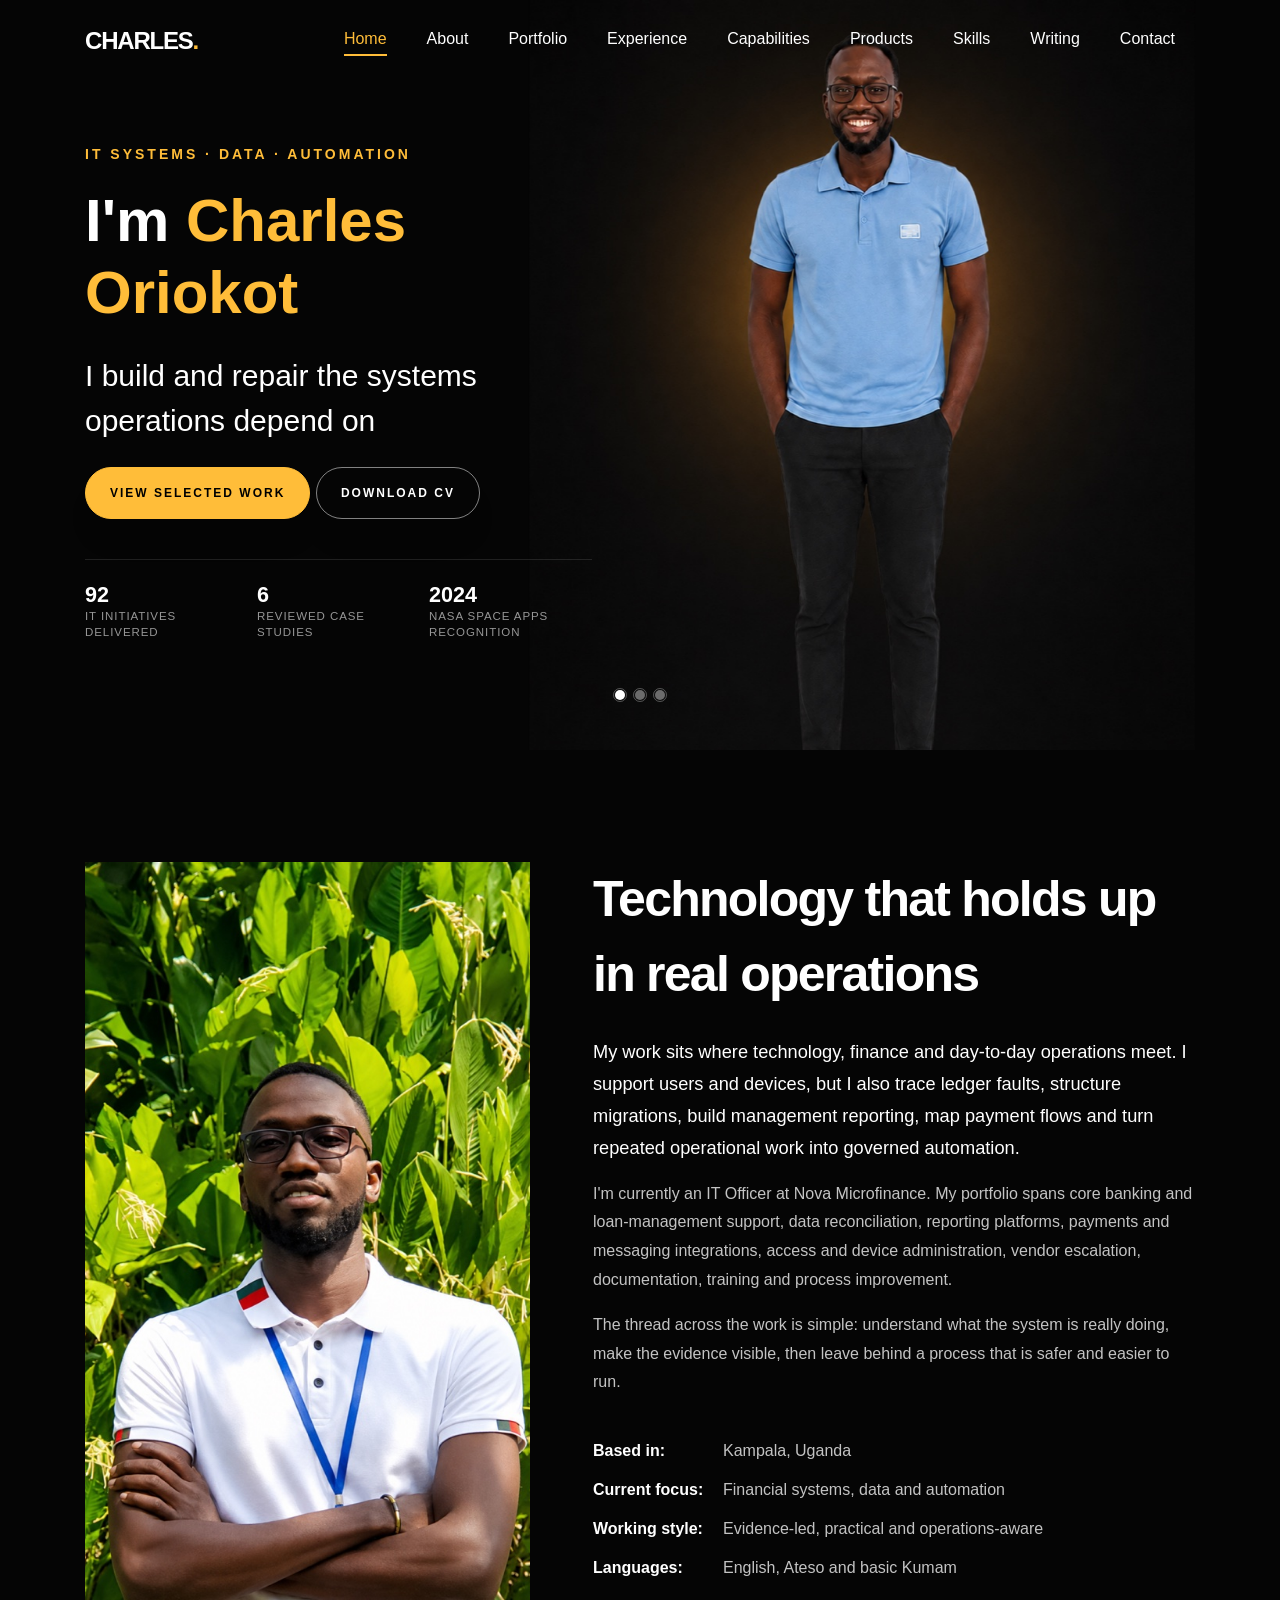
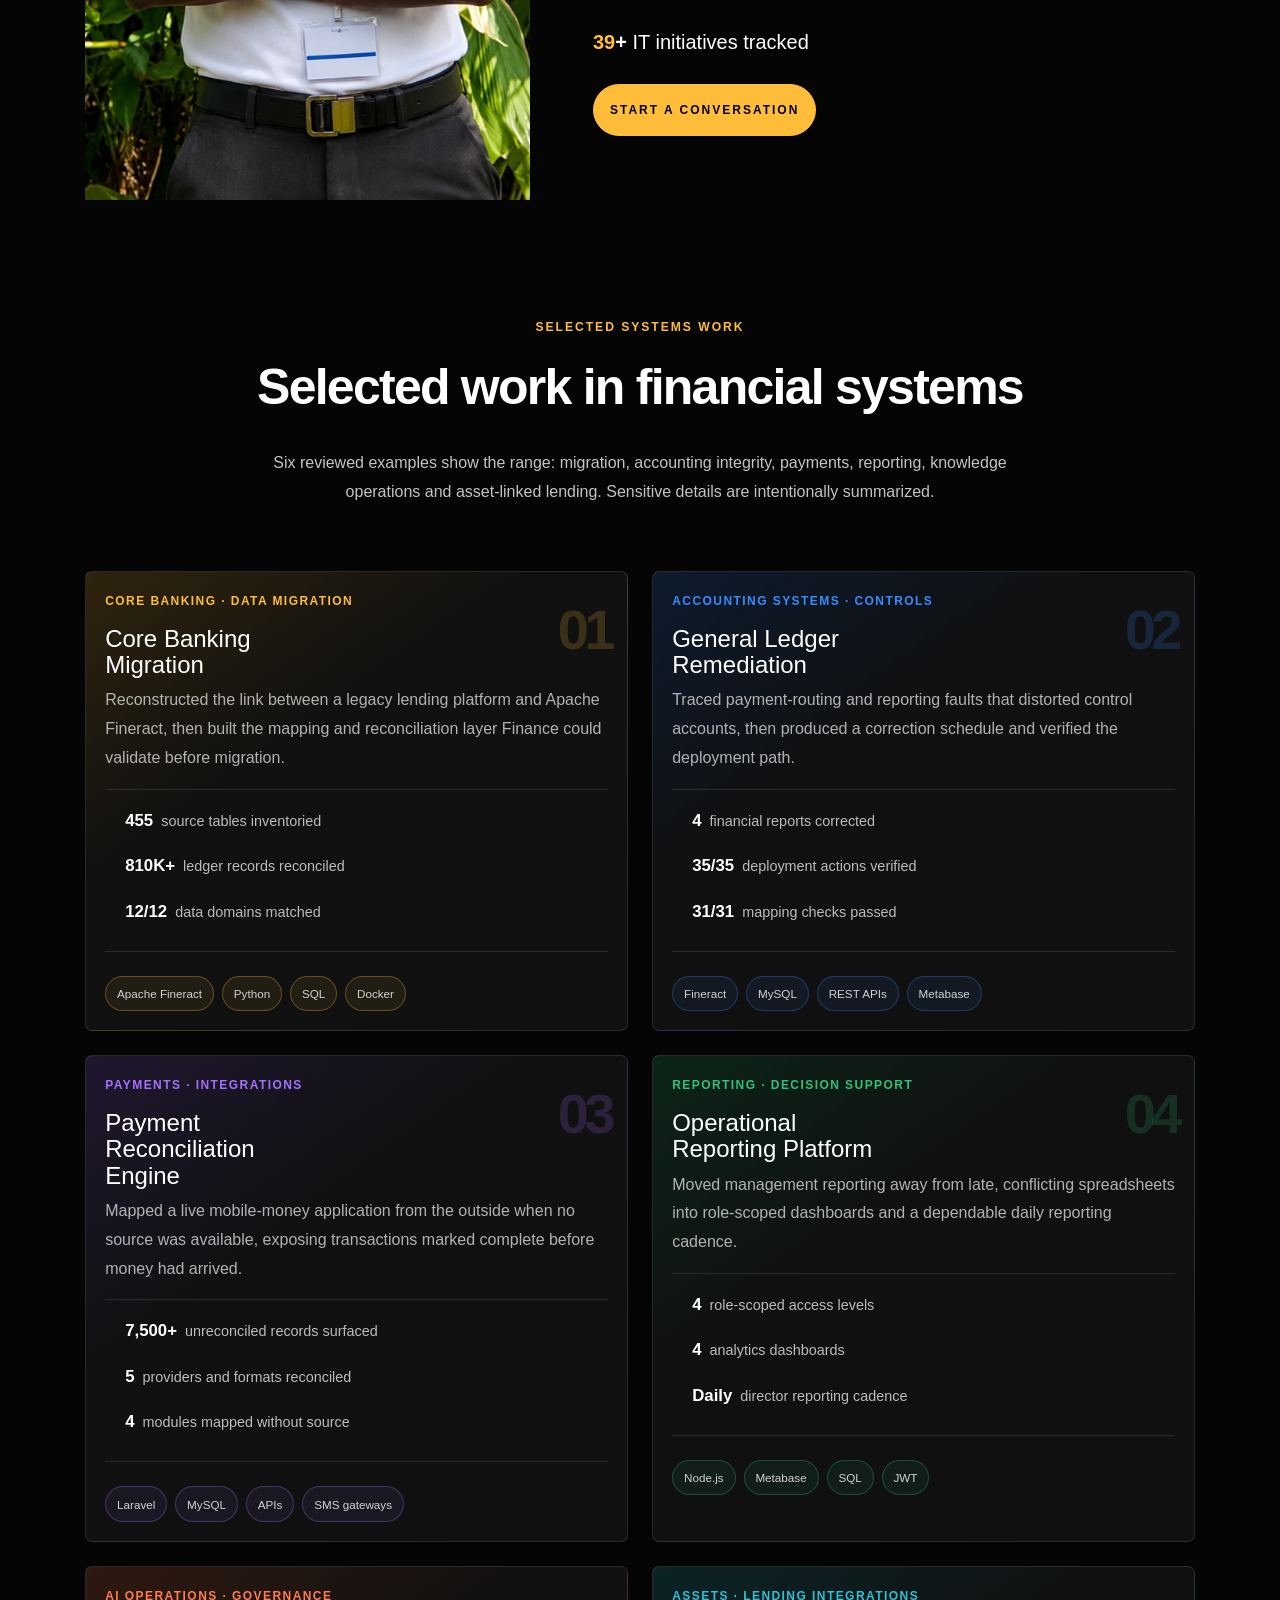
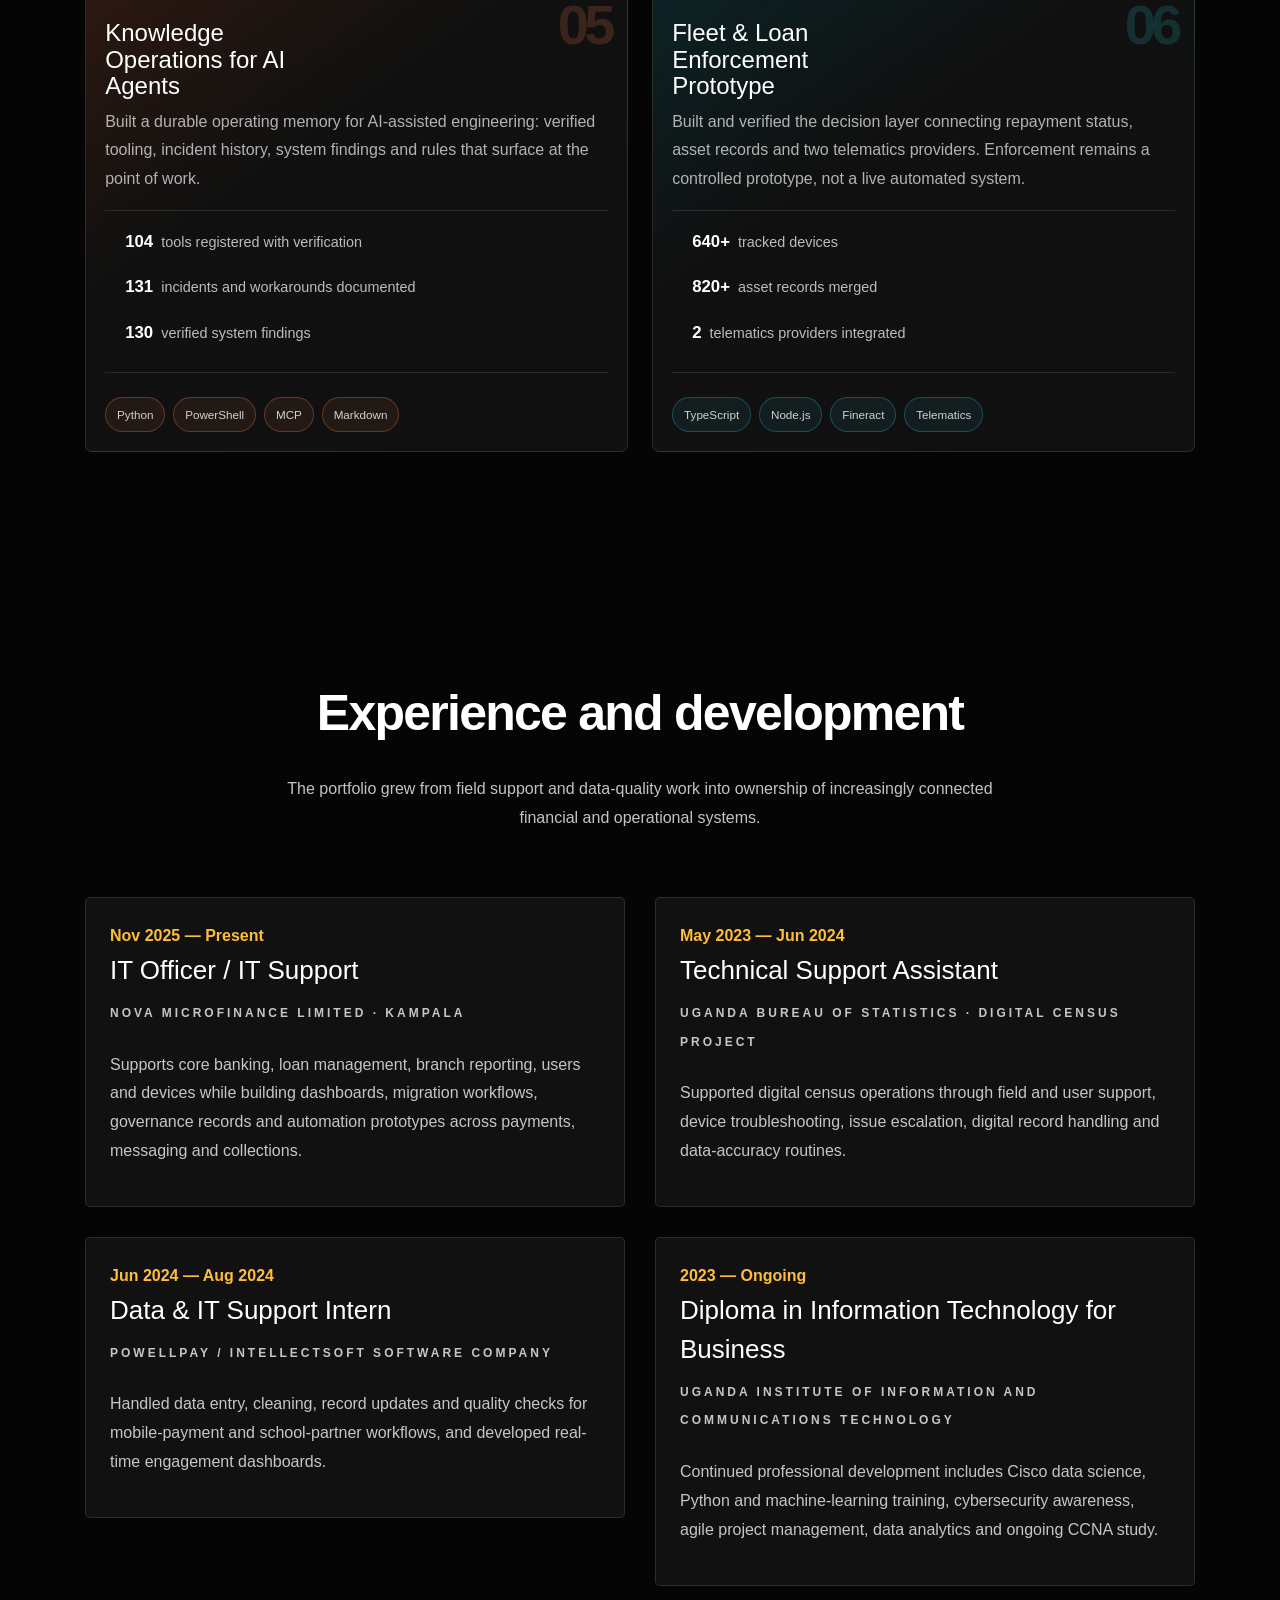
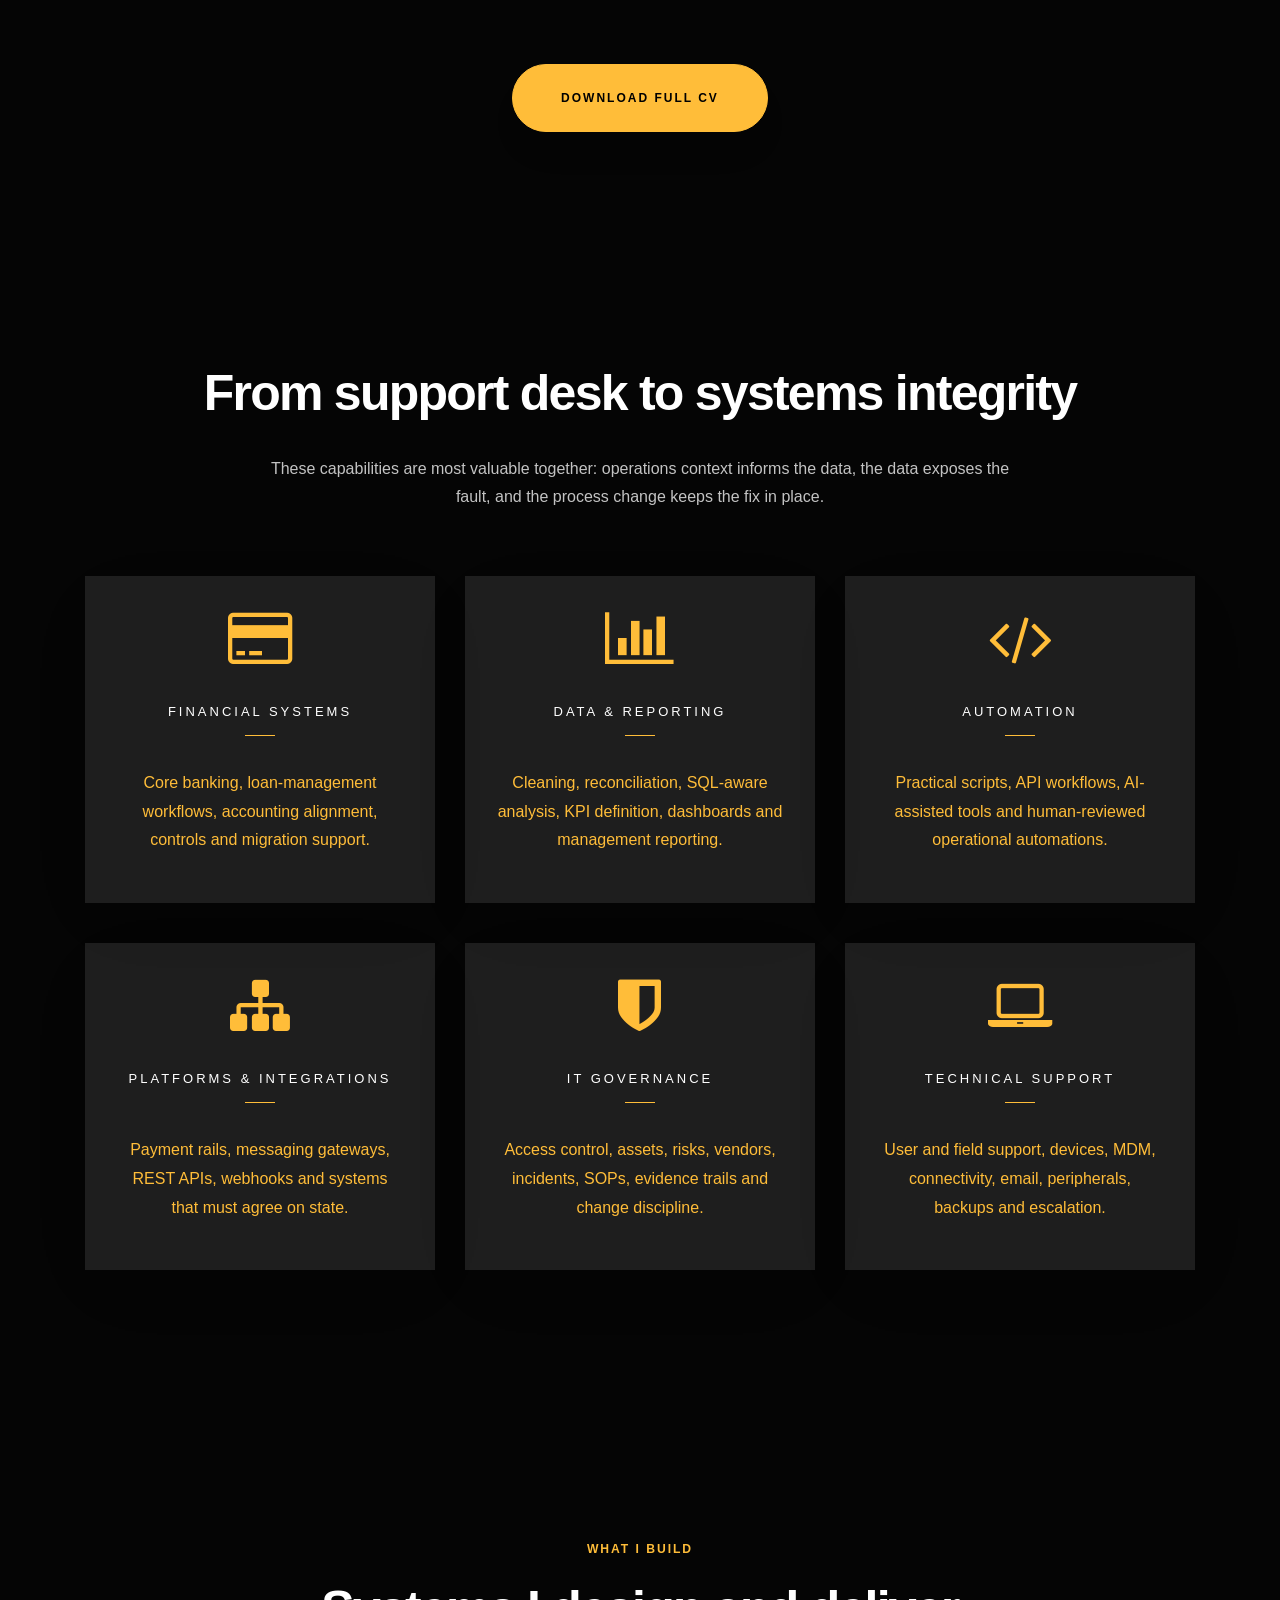
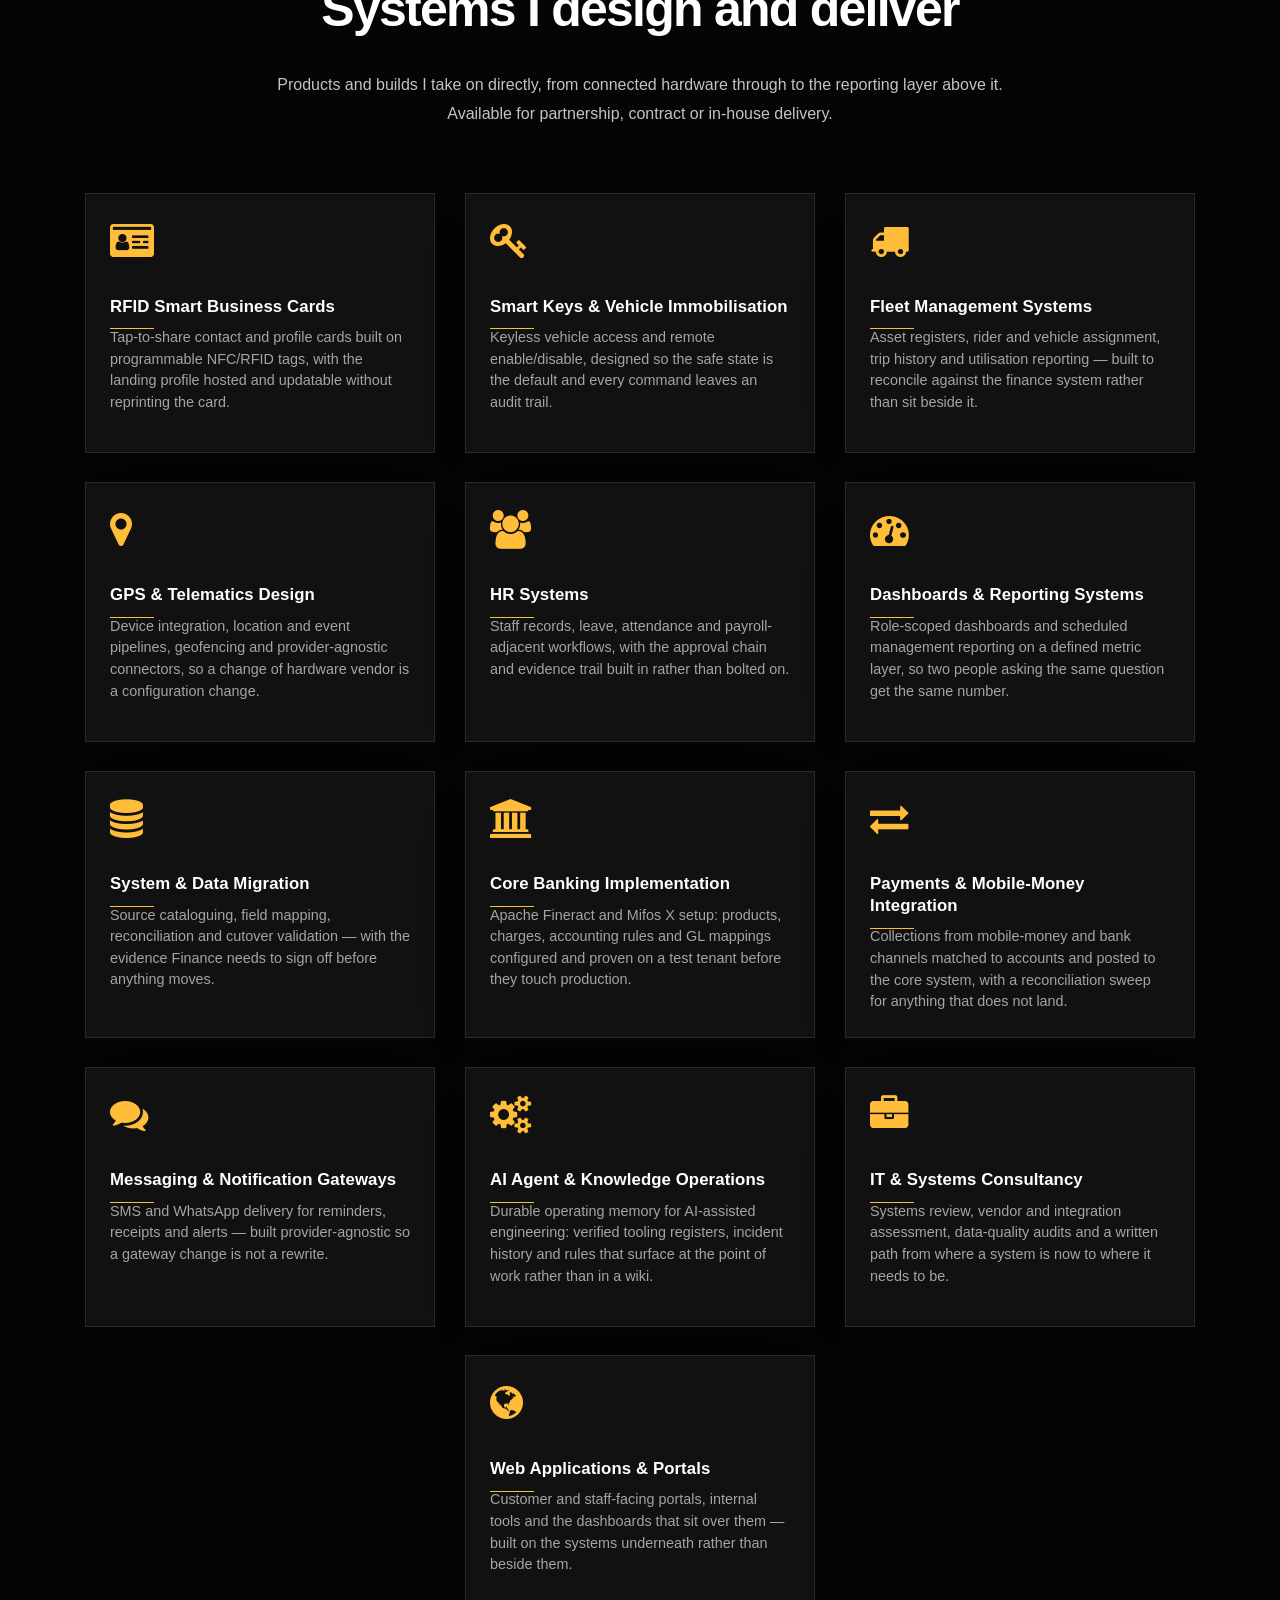
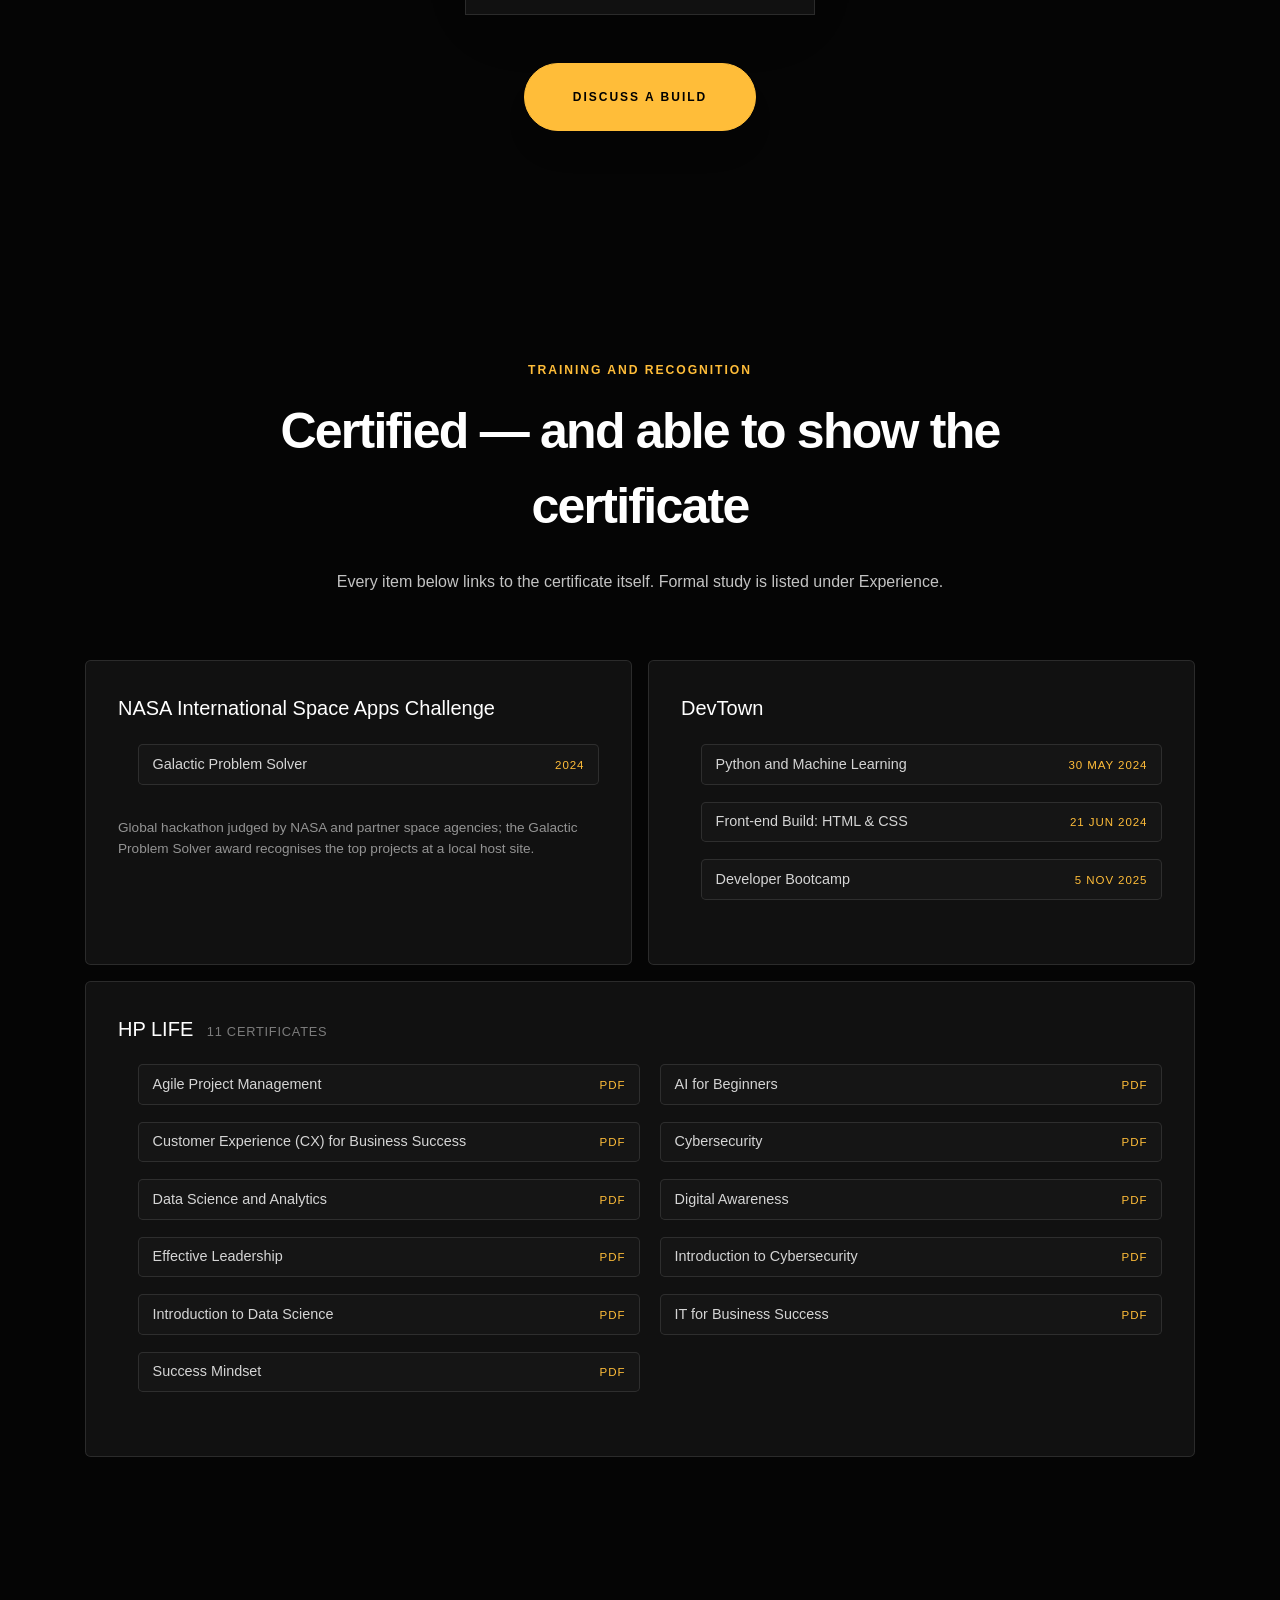
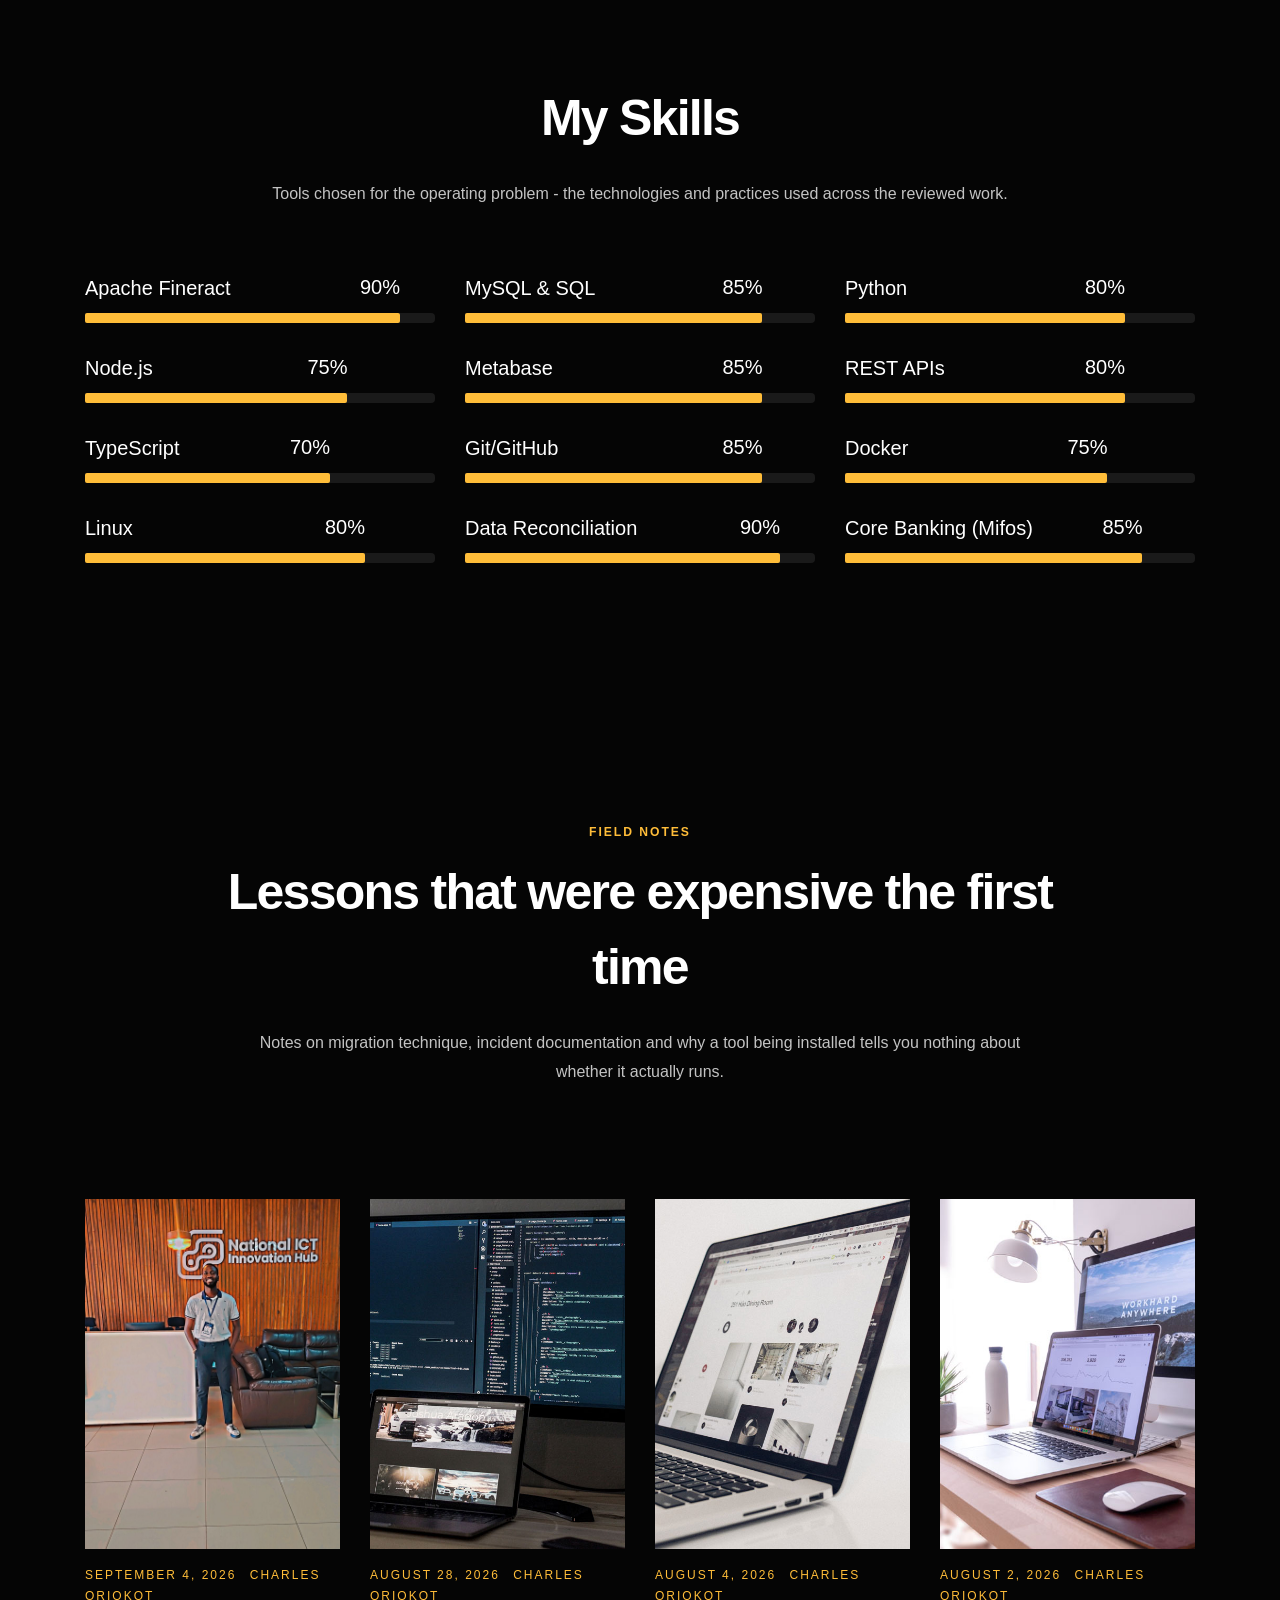
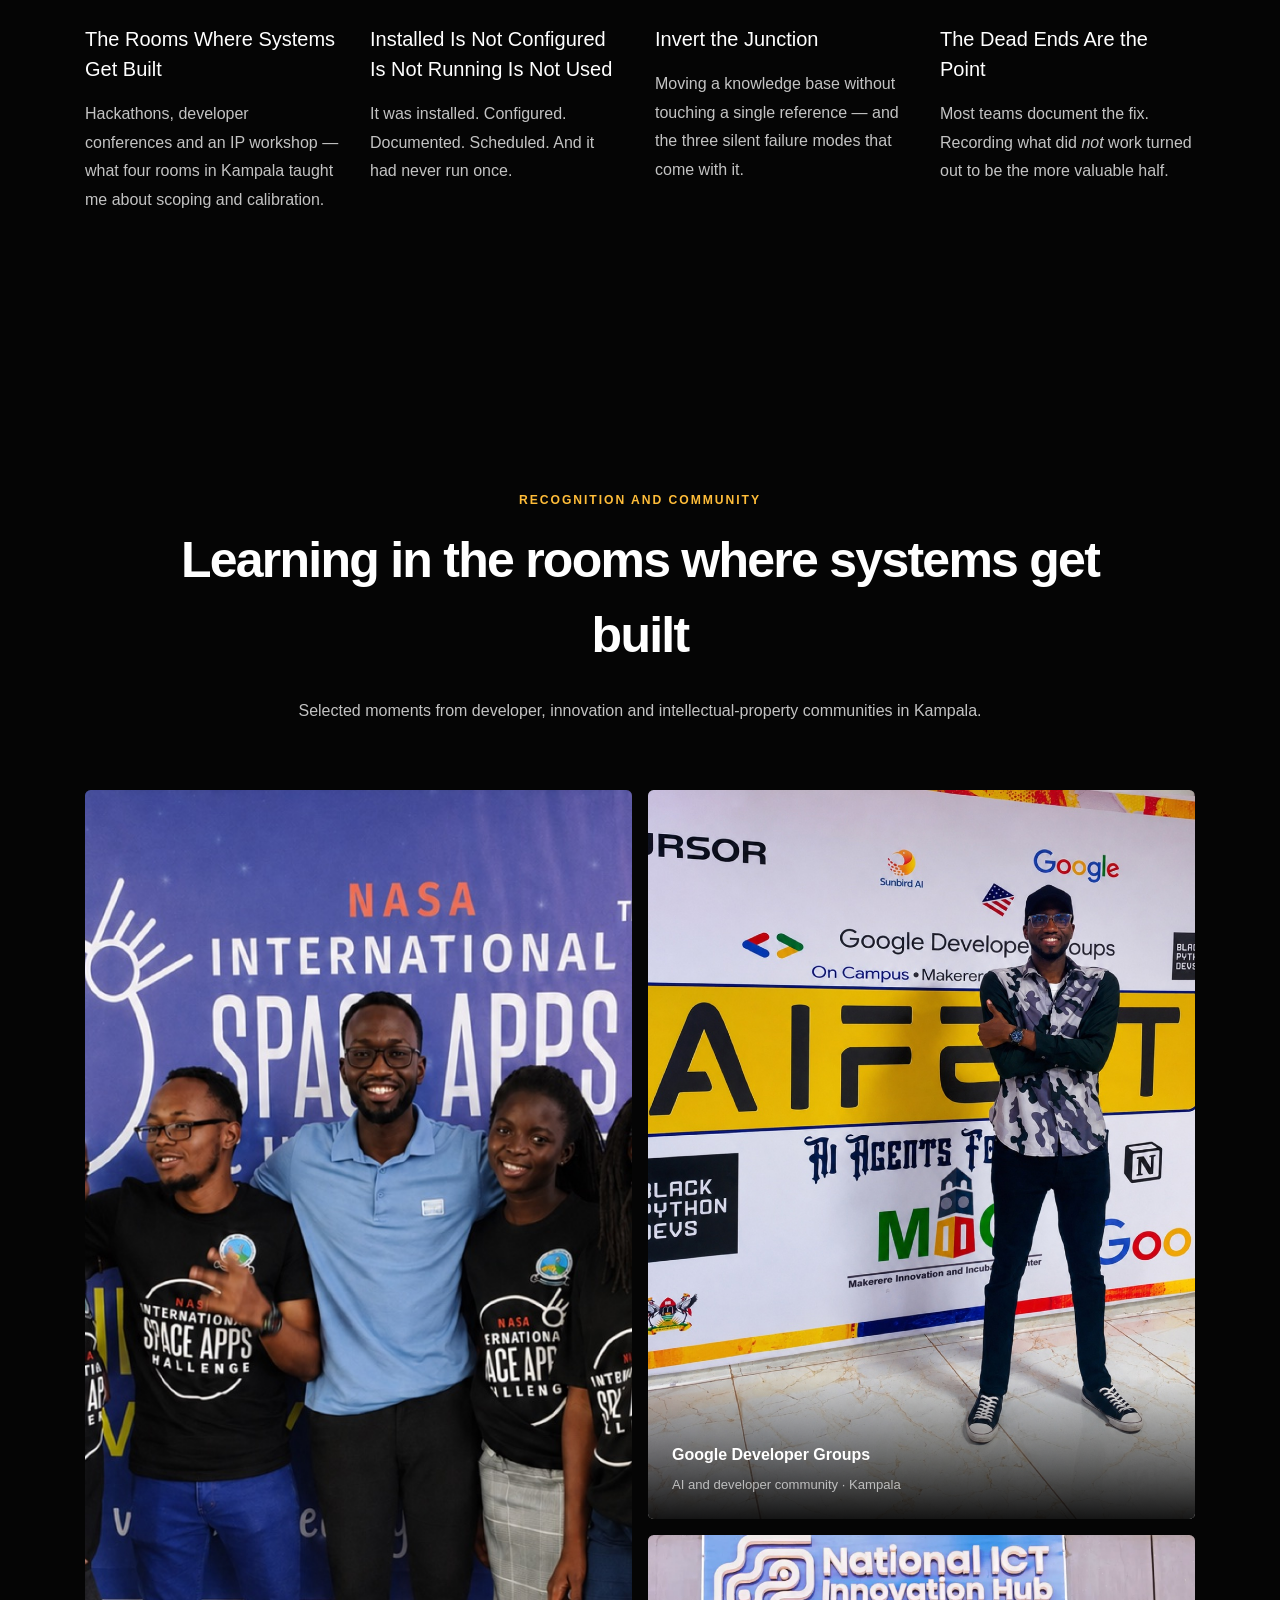
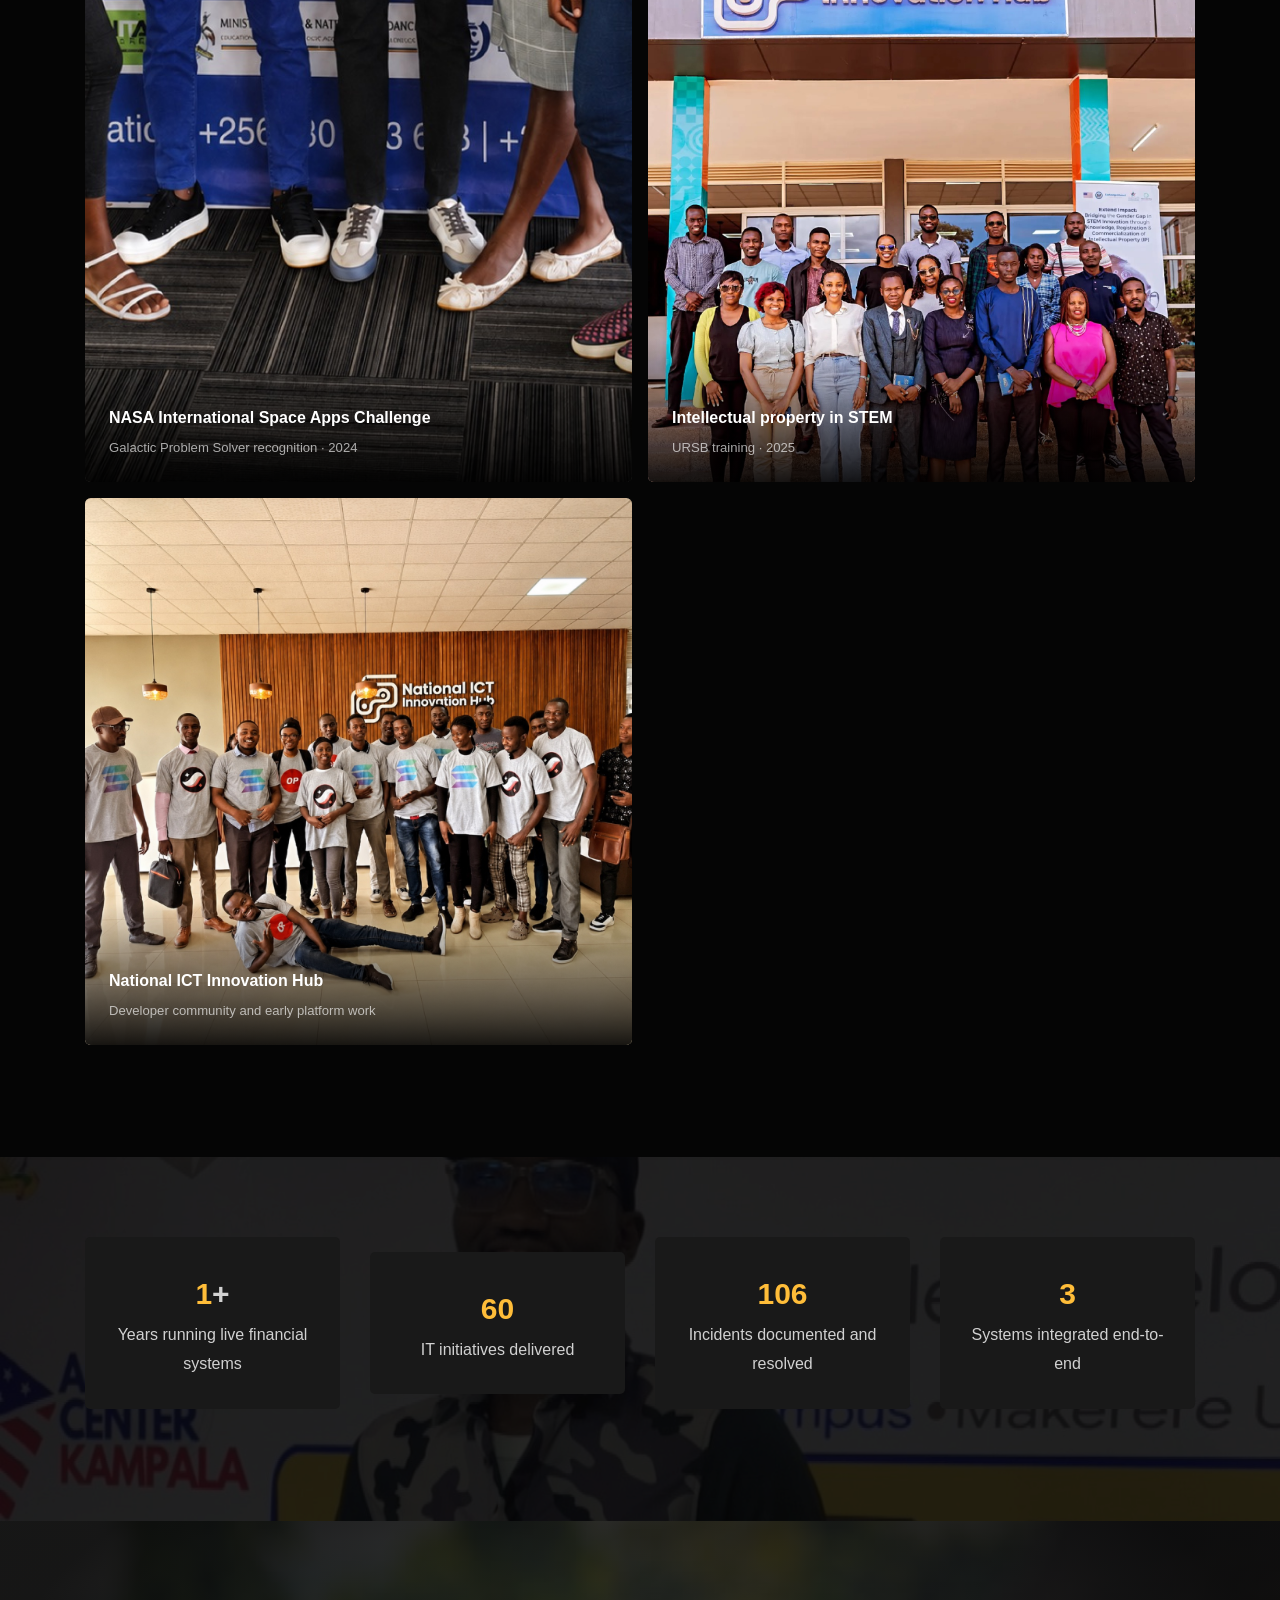
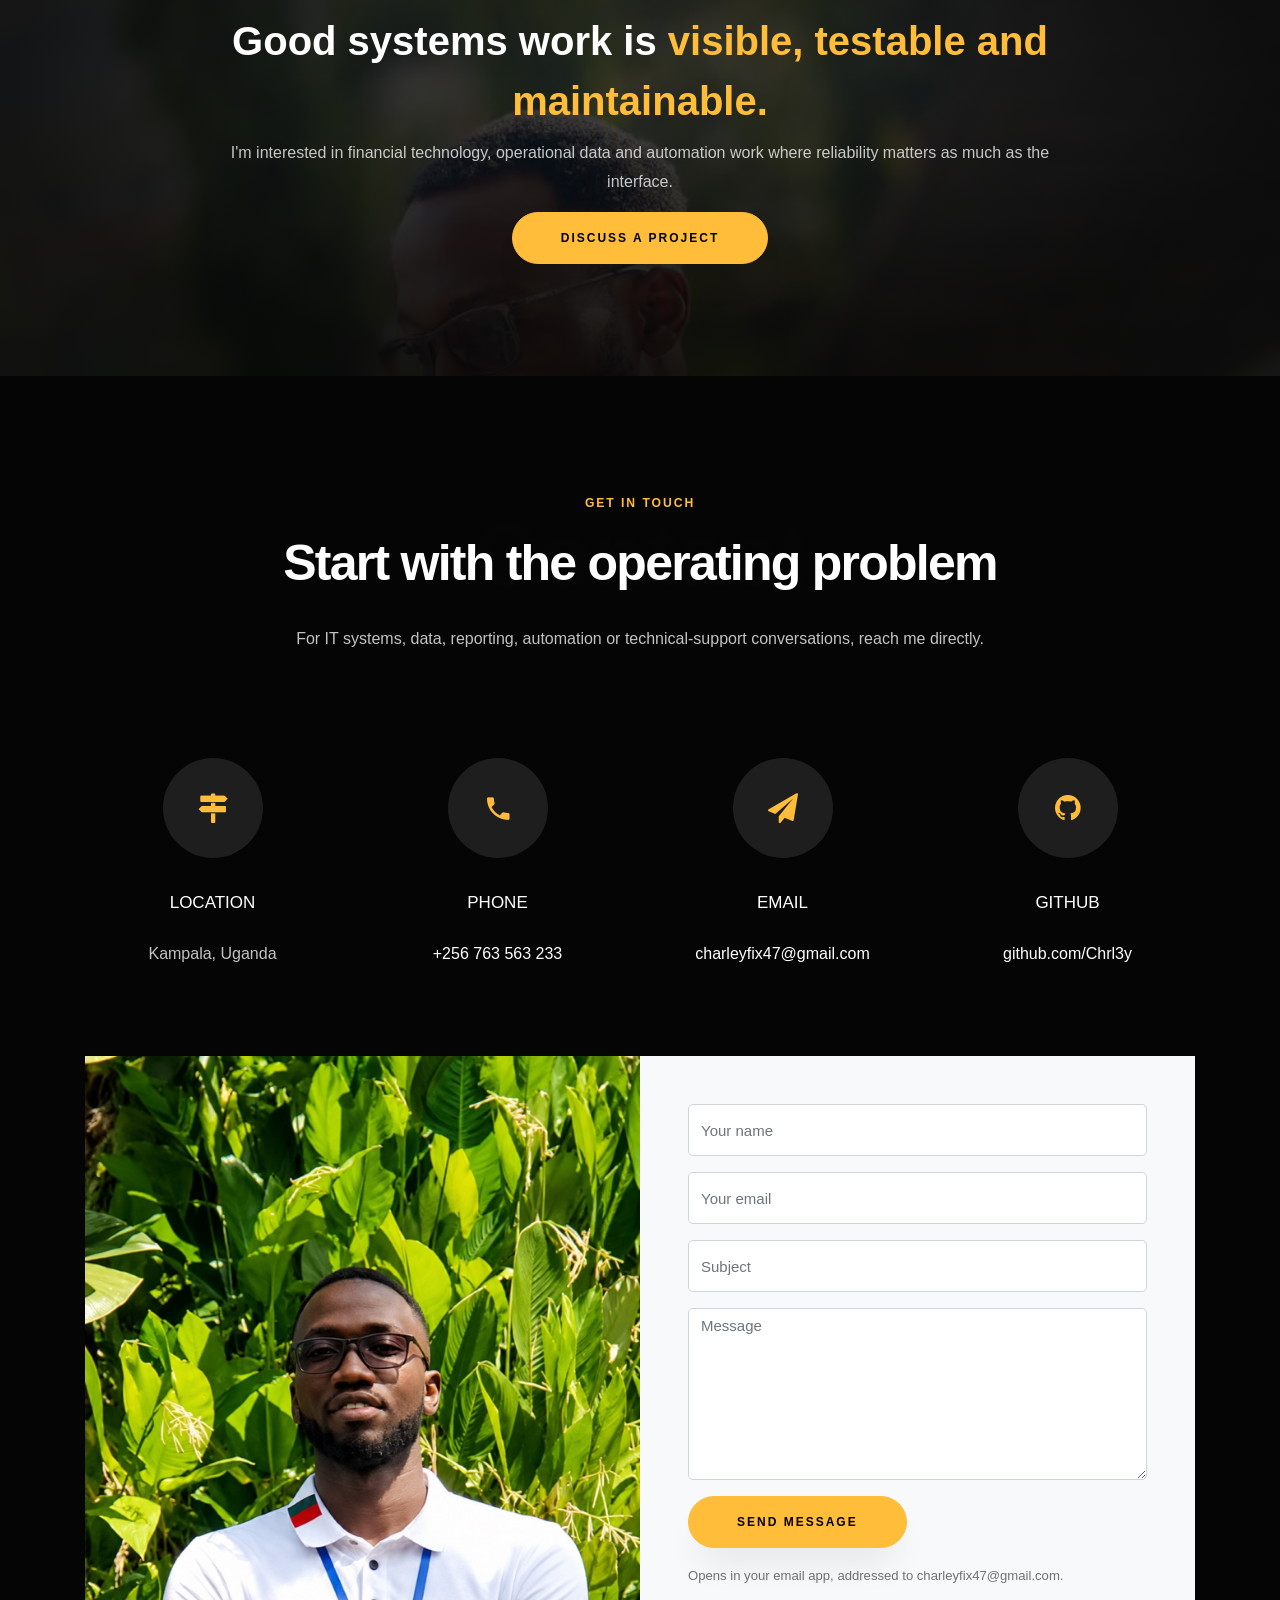
==== index.html @ c774b4b3 "Initial commit: Static HTML portfolio site Deploy static portfolio website with: - Main portfolio si" ====
<!DOCTYPE html>
<html lang="en">
  <head>
    <title>Charles Oriokot | IT Systems, Data &amp; Automation</title>
    <meta charset="utf-8">
    <meta name="viewport" content="width=device-width, initial-scale=1, shrink-to-fit=no">
    <meta name="description" content="Charles Oriokot is an IT and business systems professional working across core banking, data, reporting, automation, integrations and operational technology in Kampala, Uganda.">
    <meta name="author" content="Oriokot Charles Ediu">
    <meta name="robots" content="noindex, nofollow">
    <meta name="theme-color" content="#050505">

    <link rel="icon" href="images/charles-portrait.jpg" type="image/jpeg">
    <link rel="preload" as="image" href="images/charles-hero.jpg">
    
    <link href="https://fonts.googleapis.com/css?family=Poppins:100,200,300,400,500,600,700,800,900" rel="stylesheet">

    <link rel="stylesheet" href="css/open-iconic-bootstrap.min.css">
    <link rel="stylesheet" href="css/animate.css">
    
    <link rel="stylesheet" href="css/owl.carousel.min.css">
    <link rel="stylesheet" href="css/owl.theme.default.min.css">
    <link rel="stylesheet" href="css/magnific-popup.css">

    <link rel="stylesheet" href="css/aos.css">

    <link rel="stylesheet" href="css/ionicons.min.css">
    
    <link rel="stylesheet" href="css/flaticon.css">
    <link rel="stylesheet" href="css/icomoon.css">
    <link rel="stylesheet" href="css/style.css">
    <link rel="stylesheet" href="css/custom.css">
  </head>
  <body data-spy="scroll" data-target=".site-navbar-target" data-offset="300">
    <a class="skip-link" href="#main-content">Skip to content</a>

    <nav class="navbar navbar-expand-lg navbar-dark ftco_navbar ftco-navbar-light site-navbar-target" id="ftco-navbar" aria-label="Primary navigation">
      <div class="container">
        <a class="navbar-brand" href="#home-section" aria-label="Charles Oriokot, home">Charles<span>.</span></a>
        <button class="navbar-toggler js-fh5co-nav-toggle fh5co-nav-toggle" type="button" data-toggle="collapse" data-target="#ftco-nav" aria-controls="ftco-nav" aria-expanded="false" aria-label="Toggle navigation">
          <span class="oi oi-menu"></span> Menu
        </button>

        <div class="collapse navbar-collapse" id="ftco-nav">
          <ul class="navbar-nav nav ml-auto">
            <li class="nav-item"><a href="#home-section" class="nav-link"><span>Home</span></a></li>
            <li class="nav-item"><a href="#about-section" class="nav-link"><span>About</span></a></li>
            <li class="nav-item"><a href="#portfolio-section" class="nav-link"><span>Portfolio</span></a></li>
            <li class="nav-item"><a href="#resume-section" class="nav-link"><span>Experience</span></a></li>
            <li class="nav-item"><a href="#services-section" class="nav-link"><span>Capabilities</span></a></li>
            <li class="nav-item"><a href="#products-section" class="nav-link"><span>Products</span></a></li>
            <li class="nav-item"><a href="#skills-section" class="nav-link"><span>Skills</span></a></li>
            <li class="nav-item"><a href="#blog-section" class="nav-link"><span>Writing</span></a></li>
            <li class="nav-item"><a href="#contact-section" class="nav-link"><span>Contact</span></a></li>
          </ul>
        </div>
      </div>
    </nav>
    
    <main id="main-content">
      <section id="home-section" class="hero" aria-labelledby="hero-title">
        <div class="home-slider owl-carousel">
          <div class="slider-item">
            <div class="overlay"></div>
            <div class="container">
              <div class="row d-md-flex no-gutters slider-text align-items-end justify-content-end" data-scrollax-parent="true">
                <div class="one-third js-fullheight order-md-last img" style="background-image:url(images/charles-hero.jpg);">
                  <div class="overlay"></div>
                </div>
                <div class="one-forth d-flex align-items-center ftco-animate" data-scrollax=" properties: { translateY: '70%' }">
                  <div class="text">
                    <span class="subheading">IT systems &middot; data &middot; automation</span>
                    <h1 id="hero-title" class="mb-4 mt-3">I'm <span>Charles Oriokot</span></h1>
                    <h2 class="mb-4">I build and repair the systems operations depend on</h2>
                    <p>
                      <a href="#portfolio-section" class="btn btn-primary py-3 px-4">View selected work</a>
                      <a href="assets/Oriokot_Charles_Ediu_CV_2026.docx" class="btn btn-white btn-outline-white py-3 px-4" download>Download CV</a>
                    </p>
                    <ul class="hero-proof" aria-label="Portfolio highlights">
                      <li><strong>92</strong><span>IT initiatives delivered</span></li>
                      <li><strong>6</strong><span>reviewed case studies</span></li>
                      <li><strong>2024</strong><span>NASA Space Apps recognition</span></li>
                    </ul>
                  </div>
                </div>
              </div>
            </div>
          </div>

          <div class="slider-item">
            <div class="overlay"></div>
            <div class="container">
              <div class="row d-md-flex no-gutters slider-text align-items-end justify-content-end" data-scrollax-parent="true">
                <div class="one-third js-fullheight order-md-last img" style="background-image:url(images/nasa-team.jpg);">
                  <div class="overlay"></div>
                </div>
                <div class="one-forth d-flex align-items-center ftco-animate" data-scrollax=" properties: { translateY: '70%' }">
                  <div class="text">
                    <span class="subheading">Recognition</span>
                    <h1 class="mb-4 mt-3">Galactic <span>Problem Solver</span></h1>
                    <h2 class="mb-4">NASA International Space Apps Challenge, Kampala 2024</h2>
                    <p>
                      <a href="the-rooms-where-systems-get-built.html" class="btn btn-primary py-3 px-4">Read the story</a>
                      <a href="#recognition-section" class="btn btn-white btn-outline-white py-3 px-4">See the rooms</a>
                    </p>
                  </div>
                </div>
              </div>
            </div>
          </div>

          <div class="slider-item">
            <div class="overlay"></div>
            <div class="container">
              <div class="row d-md-flex no-gutters slider-text align-items-end justify-content-end" data-scrollax-parent="true">
                <div class="one-third js-fullheight order-md-last img" style="background-image:url(images/gdg-aifest-banner.jpg);">
                  <div class="overlay"></div>
                </div>
                <div class="one-forth d-flex align-items-center ftco-animate" data-scrollax=" properties: { translateY: '70%' }">
                  <div class="text">
                    <span class="subheading">Community</span>
                    <h1 class="mb-4 mt-3">Learning in <span>public</span></h1>
                    <h2 class="mb-4">Google Developer Groups, the National ICT Innovation Hub and the rooms in between</h2>
                    <p>
                      <a href="#blog-section" class="btn btn-primary py-3 px-4">Read the writing</a>
                      <a href="#contact-section" class="btn btn-white btn-outline-white py-3 px-4">Start a conversation</a>
                    </p>
                  </div>
                </div>
              </div>
            </div>
          </div>
        </div>
      </section>

      <section class="ftco-about img ftco-section ftco-no-pb" id="about-section">
        <div class="container">
          <div class="row d-flex">
            <div class="col-md-6 col-lg-5 d-flex">
              <div class="img-about img d-flex align-items-stretch">
                <div class="overlay"></div>
                <div class="img d-flex align-self-stretch align-items-center" style="background-image:url(images/charles-portrait.jpg);">
                </div>
              </div>
            </div>
            <div class="col-md-6 col-lg-7 pl-lg-5 pb-5">
              <div class="row justify-content-start pb-3">
                <div class="col-md-12 heading-section ftco-animate">
                  <h1 class="big">About</h1>
                  <h2 class="mb-4">Technology that holds up in real operations</h2>
                  <p class="about-lead">My work sits where technology, finance and day-to-day operations meet. I support users and devices, but I also trace ledger faults, structure migrations, build management reporting, map payment flows and turn repeated operational work into governed automation.</p>
                  <p>I'm currently an IT Officer at Nova Microfinance. My portfolio spans core banking and loan-management support, data reconciliation, reporting platforms, payments and messaging integrations, access and device administration, vendor escalation, documentation, training and process improvement.</p>
                  <p>The thread across the work is simple: understand what the system is really doing, make the evidence visible, then leave behind a process that is safer and easier to run.</p>
                  <ul class="about-info mt-4 px-md-0 px-2">
                    <li class="d-flex"><span>Based in:</span> <span>Kampala, Uganda</span></li>
                    <li class="d-flex"><span>Current focus:</span> <span>Financial systems, data and automation</span></li>
                    <li class="d-flex"><span>Working style:</span> <span>Evidence-led, practical and operations-aware</span></li>
                    <li class="d-flex"><span>Languages:</span> <span>English, Ateso and basic Kumam</span></li>
                  </ul>
                </div>
              </div>
              <div class="counter-wrap ftco-animate d-flex mt-md-3">
                <div class="text">
                  <p class="mb-4">
                    <span class="number" data-number="60">0</span><span class="counter-plus">+</span>
                    <span>IT initiatives tracked</span>
                  </p>
                  <p><a href="#contact-section" class="btn btn-primary py-3 px-3">Start a conversation</a></p>
                </div>
              </div>
            </div>
          </div>
        </div>
      </section>

      <section class="ftco-section ftco-project" id="portfolio-section" aria-labelledby="portfolio-title">
        <div class="container">
          <div class="row justify-content-center pb-5">
            <div class="col-md-10 heading-section text-center ftco-animate">
              <h1 class="big big-2" aria-hidden="true">Portfolio</h1>
              <span class="eyebrow">Selected systems work</span>
              <h2 id="portfolio-title" class="mb-4">Selected work in financial systems</h2>
              <p>Six reviewed examples show the range: migration, accounting integrity, payments, reporting, knowledge operations and asset-linked lending. Sensitive details are intentionally summarized.</p>
            </div>
          </div>

          <div class="portfolio-grid">
            <article class="work-card ftco-animate work-card--gold">
              <div class="work-card__index">01</div><span class="work-card__discipline">Core banking · Data migration</span><h3>Core Banking Migration</h3>
              <p>Reconstructed the link between a legacy lending platform and Apache Fineract, then built the mapping and reconciliation layer Finance could validate before migration.</p>
              <ul class="metric-list"><li><strong>455</strong> source tables inventoried</li><li><strong>810K+</strong> ledger records reconciled</li><li><strong>12/12</strong> data domains matched</li></ul>
              <div class="tag-row"><span>Apache Fineract</span><span>Python</span><span>SQL</span><span>Docker</span></div>
            </article>
            <article class="work-card ftco-animate work-card--blue">
              <div class="work-card__index">02</div><span class="work-card__discipline">Accounting systems · Controls</span><h3>General Ledger Remediation</h3>
              <p>Traced payment-routing and reporting faults that distorted control accounts, then produced a correction schedule and verified the deployment path.</p>
              <ul class="metric-list"><li><strong>4</strong> financial reports corrected</li><li><strong>35/35</strong> deployment actions verified</li><li><strong>31/31</strong> mapping checks passed</li></ul>
              <div class="tag-row"><span>Fineract</span><span>MySQL</span><span>REST APIs</span><span>Metabase</span></div>
            </article>
            <article class="work-card ftco-animate work-card--violet">
              <div class="work-card__index">03</div><span class="work-card__discipline">Payments · Integrations</span><h3>Payment Reconciliation Engine</h3>
              <p>Mapped a live mobile-money application from the outside when no source was available, exposing transactions marked complete before money had arrived.</p>
              <ul class="metric-list"><li><strong>7,500+</strong> unreconciled records surfaced</li><li><strong>5</strong> providers and formats reconciled</li><li><strong>4</strong> modules mapped without source</li></ul>
              <div class="tag-row"><span>Laravel</span><span>MySQL</span><span>APIs</span><span>SMS gateways</span></div>
            </article>
            <article class="work-card ftco-animate work-card--green">
              <div class="work-card__index">04</div><span class="work-card__discipline">Reporting · Decision support</span><h3>Operational Reporting Platform</h3>
              <p>Moved management reporting away from late, conflicting spreadsheets into role-scoped dashboards and a dependable daily reporting cadence.</p>
              <ul class="metric-list"><li><strong>4</strong> role-scoped access levels</li><li><strong>4</strong> analytics dashboards</li><li><strong>Daily</strong> director reporting cadence</li></ul>
              <div class="tag-row"><span>Node.js</span><span>Metabase</span><span>SQL</span><span>JWT</span></div>
            </article>
            <article class="work-card ftco-animate work-card--orange">
              <div class="work-card__index">05</div><span class="work-card__discipline">AI operations · Governance</span><h3>Knowledge Operations for AI Agents</h3>
              <p>Built a durable operating memory for AI-assisted engineering: verified tooling, incident history, system findings and rules that surface at the point of work.</p>
              <ul class="metric-list"><li><strong>104</strong> tools registered with verification</li><li><strong>131</strong> incidents and workarounds documented</li><li><strong>130</strong> verified system findings</li></ul>
              <div class="tag-row"><span>Python</span><span>PowerShell</span><span>MCP</span><span>Markdown</span></div>
            </article>
            <article class="work-card ftco-animate work-card--cyan">
              <div class="work-card__index">06</div><span class="work-card__discipline">Assets · Lending integrations</span><h3>Fleet &amp; Loan Enforcement Prototype</h3>
              <p>Built and verified the decision layer connecting repayment status, asset records and two telematics providers. Enforcement remains a controlled prototype, not a live automated system.</p>
              <ul class="metric-list"><li><strong>640+</strong> tracked devices</li><li><strong>820+</strong> asset records merged</li><li><strong>2</strong> telematics providers integrated</li></ul>
              <div class="tag-row"><span>TypeScript</span><span>Node.js</span><span>Fineract</span><span>Telematics</span></div>
            </article>
          </div>
        </div>
      </section>

      <section class="ftco-section ftco-no-pb" id="resume-section">
        <div class="container">
          <div class="row justify-content-center pb-5">
            <div class="col-md-10 heading-section text-center ftco-animate">
              <h1 class="big big-2">Experience</h1>
              <h2 class="mb-4">Experience and development</h2>
              <p>The portfolio grew from field support and data-quality work into ownership of increasingly connected financial and operational systems.</p>
            </div>
          </div>
          <div class="row">
            <div class="col-md-6">
              <div class="resume-wrap ftco-animate">
                <span class="date">Nov 2025 — Present</span>
                <h2>IT Officer / IT Support</h2>
                <span class="position">Nova Microfinance Limited · Kampala</span>
                <p class="mt-4">Supports core banking, loan management, branch reporting, users and devices while building dashboards, migration workflows, governance records and automation prototypes across payments, messaging and collections.</p>
              </div>
              <div class="resume-wrap ftco-animate">
                <span class="date">Jun 2024 — Aug 2024</span>
                <h2>Data & IT Support Intern</h2>
                <span class="position">PowellPay / Intellectsoft Software Company</span>
                <p class="mt-4">Handled data entry, cleaning, record updates and quality checks for mobile-payment and school-partner workflows, and developed real-time engagement dashboards.</p>
              </div>
            </div>

            <div class="col-md-6">
              <div class="resume-wrap ftco-animate">
                <span class="date">May 2023 — Jun 2024</span>
                <h2>Technical Support Assistant</h2>
                <span class="position">Uganda Bureau of Statistics · Digital Census Project</span>
                <p class="mt-4">Supported digital census operations through field and user support, device troubleshooting, issue escalation, digital record handling and data-accuracy routines.</p>
              </div>
              <div class="resume-wrap ftco-animate">
                <span class="date">2023 — Ongoing</span>
                <h2>Diploma in Information Technology for Business</h2>
                <span class="position">Uganda Institute of Information and Communications Technology</span>
                <p class="mt-4">Continued professional development includes Cisco data science, Python and machine-learning training, cybersecurity awareness, agile project management, data analytics and ongoing CCNA study.</p>
              </div>
            </div>
          </div>
          <div class="row justify-content-center mt-5">
            <div class="col-md-6 text-center ftco-animate">
              <p><a href="assets/Oriokot_Charles_Ediu_CV_2026.docx" class="btn btn-primary py-4 px-5" download>Download full CV</a></p>
            </div>
          </div>
        </div>
      </section>



      <section class="ftco-section" id="services-section">
        <div class="container">
          <div class="row justify-content-center py-5 mt-5">
            <div class="col-md-12 heading-section text-center ftco-animate">
              <h1 class="big big-2">Capabilities</h1>
              <h2 class="mb-4">From support desk to systems integrity</h2>
              <p>These capabilities are most valuable together: operations context informs the data, the data exposes the fault, and the process change keeps the fix in place.</p>
            </div>
          </div>
          <div class="row justify-content-center">
            <div class="col-md-4 text-center d-flex ftco-animate">
              <a href="#contact-section" class="services-1">
                <span class="icon">
                  <i class="icon-credit-card"></i>
                </span>
                <div class="desc">
                  <h3 class="mb-5">Financial systems</h3>
                  <p>Core banking, loan-management workflows, accounting alignment, controls and migration support.</p>
                </div>
              </a>
            </div>
            <div class="col-md-4 text-center d-flex ftco-animate">
              <a href="#contact-section" class="services-1">
                <span class="icon">
                  <i class="icon-bar-chart"></i>
                </span>
                <div class="desc">
                  <h3 class="mb-5">Data & reporting</h3>
                  <p>Cleaning, reconciliation, SQL-aware analysis, KPI definition, dashboards and management reporting.</p>
                </div>
              </a>
            </div>
            <div class="col-md-4 text-center d-flex ftco-animate">
              <a href="#contact-section" class="services-1">
                <span class="icon">
                  <i class="icon-code"></i>
                </span>
                <div class="desc">
                  <h3 class="mb-5">Automation</h3>
                  <p>Practical scripts, API workflows, AI-assisted tools and human-reviewed operational automations.</p>
                </div>
              </a>
            </div>

            <div class="col-md-4 text-center d-flex ftco-animate">
              <a href="#contact-section" class="services-1">
                <span class="icon">
                  <i class="icon-sitemap"></i>
                </span>
                <div class="desc">
                  <h3 class="mb-5">Platforms & integrations</h3>
                  <p>Payment rails, messaging gateways, REST APIs, webhooks and systems that must agree on state.</p>
                </div>
              </a>
            </div>
            <div class="col-md-4 text-center d-flex ftco-animate">
              <a href="#contact-section" class="services-1">
                <span class="icon">
                  <i class="icon-shield"></i>
                </span>
                <div class="desc">
                  <h3 class="mb-5">IT governance</h3>
                  <p>Access control, assets, risks, vendors, incidents, SOPs, evidence trails and change discipline.</p>
                </div>
              </a>
            </div>
            <div class="col-md-4 text-center d-flex ftco-animate">
              <a href="#contact-section" class="services-1">
                <span class="icon">
                  <i class="icon-laptop"></i>
                </span>
                <div class="desc">
                  <h3 class="mb-5">Technical support</h3>
                  <p>User and field support, devices, MDM, connectivity, email, peripherals, backups and escalation.</p>
                </div>
              </a>
            </div>
          </div>
        </div>
      </section>

      <section class="ftco-section" id="products-section" aria-labelledby="products-title">
        <div class="container">
          <div class="row justify-content-center pb-5">
            <div class="col-md-10 heading-section text-center ftco-animate">
              <h1 class="big big-2" aria-hidden="true">Products</h1>
              <span class="eyebrow">What I build</span>
              <h2 id="products-title" class="mb-4">Systems I design and deliver</h2>
              <p>Products and builds I take on directly, from connected hardware through to the reporting layer above it. Available for partnership, contract or in-house delivery.</p>
            </div>
          </div>
          <div class="row capability-grid justify-content-center">
            <div class="col-md-6 col-lg-4 d-flex ftco-animate">
              <article class="services-1 capability-card">
                <span class="icon"><i class="icon-id-card" aria-hidden="true"></i></span>
                <div class="desc">
                  <h3>RFID Smart Business Cards</h3>
                  <p>Tap-to-share contact and profile cards built on programmable NFC/RFID tags, with the landing profile hosted and updatable without reprinting the card.</p>
                </div>
              </article>
            </div>
            <div class="col-md-6 col-lg-4 d-flex ftco-animate">
              <article class="services-1 capability-card">
                <span class="icon"><i class="icon-key" aria-hidden="true"></i></span>
                <div class="desc">
                  <h3>Smart Keys &amp; Vehicle Immobilisation</h3>
                  <p>Keyless vehicle access and remote enable/disable, designed so the safe state is the default and every command leaves an audit trail.</p>
                </div>
              </article>
            </div>
            <div class="col-md-6 col-lg-4 d-flex ftco-animate">
              <article class="services-1 capability-card">
                <span class="icon"><i class="icon-truck" aria-hidden="true"></i></span>
                <div class="desc">
                  <h3>Fleet Management Systems</h3>
                  <p>Asset registers, rider and vehicle assignment, trip history and utilisation reporting &mdash; built to reconcile against the finance system rather than sit beside it.</p>
                </div>
              </article>
            </div>
            <div class="col-md-6 col-lg-4 d-flex ftco-animate">
              <article class="services-1 capability-card">
                <span class="icon"><i class="icon-map-marker" aria-hidden="true"></i></span>
                <div class="desc">
                  <h3>GPS &amp; Telematics Design</h3>
                  <p>Device integration, location and event pipelines, geofencing and provider-agnostic connectors, so a change of hardware vendor is a configuration change.</p>
                </div>
              </article>
            </div>
            <div class="col-md-6 col-lg-4 d-flex ftco-animate">
              <article class="services-1 capability-card">
                <span class="icon"><i class="icon-users" aria-hidden="true"></i></span>
                <div class="desc">
                  <h3>HR Systems</h3>
                  <p>Staff records, leave, attendance and payroll-adjacent workflows, with the approval chain and evidence trail built in rather than bolted on.</p>
                </div>
              </article>
            </div>
            <div class="col-md-6 col-lg-4 d-flex ftco-animate">
              <article class="services-1 capability-card">
                <span class="icon"><i class="icon-dashboard" aria-hidden="true"></i></span>
                <div class="desc">
                  <h3>Dashboards &amp; Reporting Systems</h3>
                  <p>Role-scoped dashboards and scheduled management reporting on a defined metric layer, so two people asking the same question get the same number.</p>
                </div>
              </article>
            </div>
            <div class="col-md-6 col-lg-4 d-flex ftco-animate">
              <article class="services-1 capability-card">
                <span class="icon"><i class="icon-database" aria-hidden="true"></i></span>
                <div class="desc">
                  <h3>System &amp; Data Migration</h3>
                  <p>Source cataloguing, field mapping, reconciliation and cutover validation &mdash; with the evidence Finance needs to sign off before anything moves.</p>
                </div>
              </article>
            </div>
            <div class="col-md-6 col-lg-4 d-flex ftco-animate">
              <article class="services-1 capability-card">
                <span class="icon"><i class="icon-bank" aria-hidden="true"></i></span>
                <div class="desc">
                  <h3>Core Banking Implementation</h3>
                  <p>Apache Fineract and Mifos X setup: products, charges, accounting rules and GL mappings configured and proven on a test tenant before they touch production.</p>
                </div>
              </article>
            </div>
            <div class="col-md-6 col-lg-4 d-flex ftco-animate">
              <article class="services-1 capability-card">
                <span class="icon"><i class="icon-exchange" aria-hidden="true"></i></span>
                <div class="desc">
                  <h3>Payments &amp; Mobile-Money Integration</h3>
                  <p>Collections from mobile-money and bank channels matched to accounts and posted to the core system, with a reconciliation sweep for anything that does not land.</p>
                </div>
              </article>
            </div>
            <div class="col-md-6 col-lg-4 d-flex ftco-animate">
              <article class="services-1 capability-card">
                <span class="icon"><i class="icon-comments" aria-hidden="true"></i></span>
                <div class="desc">
                  <h3>Messaging &amp; Notification Gateways</h3>
                  <p>SMS and WhatsApp delivery for reminders, receipts and alerts &mdash; built provider-agnostic so a gateway change is not a rewrite.</p>
                </div>
              </article>
            </div>
            <div class="col-md-6 col-lg-4 d-flex ftco-animate">
              <article class="services-1 capability-card">
                <span class="icon"><i class="icon-cogs" aria-hidden="true"></i></span>
                <div class="desc">
                  <h3>AI Agent &amp; Knowledge Operations</h3>
                  <p>Durable operating memory for AI-assisted engineering: verified tooling registers, incident history and rules that surface at the point of work rather than in a wiki.</p>
                </div>
              </article>
            </div>
            <div class="col-md-6 col-lg-4 d-flex ftco-animate">
              <article class="services-1 capability-card">
                <span class="icon"><i class="icon-briefcase" aria-hidden="true"></i></span>
                <div class="desc">
                  <h3>IT &amp; Systems Consultancy</h3>
                  <p>Systems review, vendor and integration assessment, data-quality audits and a written path from where a system is now to where it needs to be.</p>
                </div>
              </article>
            </div>
            <div class="col-md-6 col-lg-4 d-flex ftco-animate">
              <article class="services-1 capability-card">
                <span class="icon"><i class="icon-globe" aria-hidden="true"></i></span>
                <div class="desc">
                  <h3>Web Applications &amp; Portals</h3>
                  <p>Customer and staff-facing portals, internal tools and the dashboards that sit over them &mdash; built on the systems underneath rather than beside them.</p>
                </div>
              </article>
            </div>
          </div>
          <div class="row justify-content-center mt-5">
            <div class="col-md-6 text-center ftco-animate">
              <a href="#contact-section" class="btn btn-primary py-4 px-5">Discuss a build</a>
            </div>
          </div>
        </div>
      </section>

      <section class="ftco-section" id="credentials-section" aria-labelledby="credentials-title">
        <div class="container">
          <div class="row justify-content-center pb-5">
            <div class="col-md-10 heading-section text-center ftco-animate">
              <h1 class="big big-2" aria-hidden="true">Credentials</h1>
              <span class="eyebrow">Training and recognition</span>
              <h2 id="credentials-title" class="mb-4">Certified &mdash; and able to show the certificate</h2>
              <p>Every item below links to the certificate itself. Formal study is listed under Experience.</p>
            </div>
          </div>
          <div class="toolkit-grid">
            <article class="toolkit-group ftco-animate">
              <h3>NASA International Space Apps Challenge</h3>
              <ul class="cert-list">
          <li><a href="images/cert-nasa-space-apps.jpg" target="_blank" rel="noopener">Galactic Problem Solver<span>2024</span></a></li>
              </ul>
              <p class="cert-note">Global hackathon judged by NASA and partner space agencies; the Galactic Problem Solver award recognises the top projects at a local host site.</p>
            </article>
            <article class="toolkit-group ftco-animate">
              <h3>DevTown</h3>
              <ul class="cert-list">
          <li><a href="assets/certificates/devtown-devtown-python-and-machine-learning-2024-05-30.pdf" target="_blank" rel="noopener">Python and Machine Learning<span>30 May 2024</span></a></li>
          <li><a href="assets/certificates/devtown-devtown-instagram-clone-html-css-2024-06-21.pdf" target="_blank" rel="noopener">Front-end Build: HTML &amp; CSS<span>21 Jun 2024</span></a></li>
          <li><a href="assets/certificates/devtown-devtown-bootcamp-participation-2025-11-05.pdf" target="_blank" rel="noopener">Developer Bootcamp<span>5 Nov 2025</span></a></li>
              </ul>
            </article>
            <article class="toolkit-group ftco-animate cert-group--wide">
              <h3>HP LIFE <span class="cert-count">11 certificates</span></h3>
              <ul class="cert-list cert-list--two">
          <li><a href="assets/certificates/hp-life-agile-project-management.pdf" target="_blank" rel="noopener">Agile Project Management<span>PDF</span></a></li>
          <li><a href="assets/certificates/hp-life-ai-for-beginners.pdf" target="_blank" rel="noopener">AI for Beginners<span>PDF</span></a></li>
          <li><a href="assets/certificates/hp-life-customer-experience-cx-for-business-success.pdf" target="_blank" rel="noopener">Customer Experience (CX) for Business Success<span>PDF</span></a></li>
          <li><a href="assets/certificates/hp-life-cybersecurity.pdf" target="_blank" rel="noopener">Cybersecurity<span>PDF</span></a></li>
          <li><a href="assets/certificates/hp-life-data-science-and-analytics.pdf" target="_blank" rel="noopener">Data Science and Analytics<span>PDF</span></a></li>
          <li><a href="assets/certificates/hp-life-digital-awareness.pdf" target="_blank" rel="noopener">Digital Awareness<span>PDF</span></a></li>
          <li><a href="assets/certificates/hp-life-effective-leadership.pdf" target="_blank" rel="noopener">Effective Leadership<span>PDF</span></a></li>
          <li><a href="assets/certificates/hp-life-introduction-to-cybersecurity.pdf" target="_blank" rel="noopener">Introduction to Cybersecurity<span>PDF</span></a></li>
          <li><a href="assets/certificates/hp-life-introduction-to-data-science.pdf" target="_blank" rel="noopener">Introduction to Data Science<span>PDF</span></a></li>
          <li><a href="assets/certificates/hp-life-it-for-business-success.pdf" target="_blank" rel="noopener">IT for Business Success<span>PDF</span></a></li>
          <li><a href="assets/certificates/hp-life-success-mindset.pdf" target="_blank" rel="noopener">Success Mindset<span>PDF</span></a></li>
              </ul>
            </article>
          </div>
        </div>
      </section>

      <section class="ftco-section" id="skills-section">
        <div class="container">
          <div class="row justify-content-center pb-5">
            <div class="col-md-12 heading-section text-center ftco-animate">
              <h1 class="big big-2">Skills</h1>
              <h2 class="mb-4">My Skills</h2>
              <p>Tools chosen for the operating problem - the technologies and practices used across the reviewed work.</p>
            </div>
          </div>
          <div class="row">
            <div class="col-md-4 animate-box">
              <div class="progress-wrap ftco-animate">
                <h3>Apache Fineract</h3>
                <div class="progress">
                  <div class="progress-bar color-1" role="progressbar" aria-valuenow="90" aria-valuemin="0" aria-valuemax="100" style="width:90%">
                    <span>90%</span>
                  </div>
                </div>
              </div>
            </div>
            <div class="col-md-4 animate-box">
              <div class="progress-wrap ftco-animate">
                <h3>MySQL & SQL</h3>
                <div class="progress">
                  <div class="progress-bar color-2" role="progressbar" aria-valuenow="85" aria-valuemin="0" aria-valuemax="100" style="width:85%">
                    <span>85%</span>
                  </div>
                </div>
              </div>
            </div>
            <div class="col-md-4 animate-box">
              <div class="progress-wrap ftco-animate">
                <h3>Python</h3>
                <div class="progress">
                  <div class="progress-bar color-3" role="progressbar" aria-valuenow="80" aria-valuemin="0" aria-valuemax="100" style="width:80%">
                    <span>80%</span>
                  </div>
                </div>
              </div>
            </div>
            <div class="col-md-4 animate-box">
              <div class="progress-wrap ftco-animate">
                <h3>Node.js</h3>
                <div class="progress">
                  <div class="progress-bar color-4" role="progressbar" aria-valuenow="75" aria-valuemin="0" aria-valuemax="100" style="width:75%">
                    <span>75%</span>
                  </div>
                </div>
              </div>
            </div>
            <div class="col-md-4 animate-box">
              <div class="progress-wrap ftco-animate">
                <h3>Metabase</h3>
                <div class="progress">
                  <div class="progress-bar color-5" role="progressbar" aria-valuenow="85" aria-valuemin="0" aria-valuemax="100" style="width:85%">
                    <span>85%</span>
                  </div>
                </div>
              </div>
            </div>
            <div class="col-md-4 animate-box">
              <div class="progress-wrap ftco-animate">
                <h3>REST APIs</h3>
                <div class="progress">
                  <div class="progress-bar color-6" role="progressbar" aria-valuenow="80" aria-valuemin="0" aria-valuemax="100" style="width:80%">
                    <span>80%</span>
                  </div>
                </div>
              </div>
            </div>
            <div class="col-md-4 animate-box">
              <div class="progress-wrap ftco-animate">
                <h3>TypeScript</h3>
                <div class="progress">
                  <div class="progress-bar color-1" role="progressbar" aria-valuenow="70" aria-valuemin="0" aria-valuemax="100" style="width:70%">
                    <span>70%</span>
                  </div>
                </div>
              </div>
            </div>
            <div class="col-md-4 animate-box">
              <div class="progress-wrap ftco-animate">
                <h3>Git/GitHub</h3>
                <div class="progress">
                  <div class="progress-bar color-2" role="progressbar" aria-valuenow="85" aria-valuemin="0" aria-valuemax="100" style="width:85%">
                    <span>85%</span>
                  </div>
                </div>
              </div>
            </div>
            <div class="col-md-4 animate-box">
              <div class="progress-wrap ftco-animate">
                <h3>Docker</h3>
                <div class="progress">
                  <div class="progress-bar color-3" role="progressbar" aria-valuenow="75" aria-valuemin="0" aria-valuemax="100" style="width:75%">
                    <span>75%</span>
                  </div>
                </div>
              </div>
            </div>
            <div class="col-md-4 animate-box">
              <div class="progress-wrap ftco-animate">
                <h3>Linux</h3>
                <div class="progress">
                  <div class="progress-bar color-4" role="progressbar" aria-valuenow="80" aria-valuemin="0" aria-valuemax="100" style="width:80%">
                    <span>80%</span>
                  </div>
                </div>
              </div>
            </div>
            <div class="col-md-4 animate-box">
              <div class="progress-wrap ftco-animate">
                <h3>Data Reconciliation</h3>
                <div class="progress">
                  <div class="progress-bar color-5" role="progressbar" aria-valuenow="90" aria-valuemin="0" aria-valuemax="100" style="width:90%">
                    <span>90%</span>
                  </div>
                </div>
              </div>
            </div>
            <div class="col-md-4 animate-box">
              <div class="progress-wrap ftco-animate">
                <h3>Core Banking (Mifos)</h3>
                <div class="progress">
                  <div class="progress-bar color-6" role="progressbar" aria-valuenow="85" aria-valuemin="0" aria-valuemax="100" style="width:85%">
                    <span>85%</span>
                  </div>
                </div>
              </div>
            </div>
          </div>
        </div>
      </section>

    <section class="ftco-section" id="blog-section" aria-labelledby="writing-title">
      <div class="container">
        <div class="row justify-content-center mb-5 pb-5">
          <div class="col-md-10 heading-section text-center ftco-animate">
            <h1 class="big big-2" aria-hidden="true">Writing</h1>
            <span class="eyebrow">Field notes</span>
            <h2 id="writing-title" class="mb-4">Lessons that were expensive the first time</h2>
            <p>Notes on migration technique, incident documentation and why a tool being installed tells you nothing about whether it actually runs.</p>
          </div>
        </div>
        <div class="row d-flex">
          <div class="col-md-6 col-lg-3 d-flex ftco-animate">
          	<div class="blog-entry justify-content-end">
              <a href="the-rooms-where-systems-get-built.html" class="block-20" style="background-image: url('images/ict-hub-reception.jpg');" aria-label="Read: The Rooms Where Systems Get Built">
              </a>
              <div class="text mt-3 float-right d-block">
              	<div class="d-flex align-items-center mb-3 meta">
	                <p class="mb-0">
	                	<span class="mr-2">September 4, 2026</span>
	                	<span>Charles Oriokot</span>
	                </p>
                </div>
                <h3 class="heading"><a href="the-rooms-where-systems-get-built.html">The Rooms Where Systems Get Built</a></h3>
                <p>Hackathons, developer conferences and an IP workshop &mdash; what four rooms in Kampala taught me about scoping and calibration.</p>
              </div>
            </div>
          </div>
          <div class="col-md-6 col-lg-3 d-flex ftco-animate">
          	<div class="blog-entry justify-content-end">
              <a href="installed-is-not-running.html" class="block-20" style="background-image: url('images/image_1.jpg');" aria-label="Read: Installed Is Not Configured Is Not Running Is Not Used">
              </a>
              <div class="text mt-3 float-right d-block">
              	<div class="d-flex align-items-center mb-3 meta">
	                <p class="mb-0">
	                	<span class="mr-2">August 28, 2026</span>
	                	<span>Charles Oriokot</span>
	                </p>
                </div>
                <h3 class="heading"><a href="installed-is-not-running.html">Installed Is Not Configured Is Not Running Is Not Used</a></h3>
                <p>It was installed. Configured. Documented. Scheduled. And it had never run once.</p>
              </div>
            </div>
          </div>
          <div class="col-md-6 col-lg-3 d-flex ftco-animate">
          	<div class="blog-entry justify-content-end">
              <a href="invert-the-junction.html" class="block-20" style="background-image: url('images/image_2.jpg');" aria-label="Read: Invert the Junction">
              </a>
              <div class="text mt-3 float-right d-block">
              	<div class="d-flex align-items-center mb-3 meta">
	                <p class="mb-0">
	                	<span class="mr-2">August 4, 2026</span>
	                	<span>Charles Oriokot</span>
	                </p>
                </div>
                <h3 class="heading"><a href="invert-the-junction.html">Invert the Junction</a></h3>
                <p>Moving a knowledge base without touching a single reference &mdash; and the three silent failure modes that come with it.</p>
              </div>
            </div>
          </div>
          <div class="col-md-6 col-lg-3 d-flex ftco-animate">
          	<div class="blog-entry">
              <a href="the-dead-ends-are-the-point.html" class="block-20" style="background-image: url('images/image_3.jpg');" aria-label="Read: The Dead Ends Are the Point">
              </a>
              <div class="text mt-3 float-right d-block">
              	<div class="d-flex align-items-center mb-3 meta">
	                <p class="mb-0">
	                	<span class="mr-2">August 2, 2026</span>
	                	<span>Charles Oriokot</span>
	                </p>
                </div>
                <h3 class="heading"><a href="the-dead-ends-are-the-point.html">The Dead Ends Are the Point</a></h3>
                <p>Most teams document the fix. Recording what did <em>not</em> work turned out to be the more valuable half.</p>
              </div>
            </div>
          </div>
        </div>
      </div>
    </section>


    <section class="ftco-section" id="recognition-section" aria-labelledby="recognition-title">
      <div class="container">
        <div class="row justify-content-center pb-5">
          <div class="col-md-10 heading-section text-center ftco-animate">
            <h1 class="big big-2" aria-hidden="true">Community</h1>
            <span class="eyebrow">Recognition and community</span>
            <h2 id="recognition-title" class="mb-4">Learning in the rooms where systems get built</h2>
            <p>Selected moments from developer, innovation and intellectual-property communities in Kampala.</p>
          </div>
        </div>
        <div class="recognition-grid">
          <figure class="recognition-card recognition-card--large ftco-animate">
            <img src="images/nasa-space-apps.jpg" alt="Charles Oriokot with teammates at the 2024 NASA International Space Apps Challenge in Kampala" width="1050" height="1400">
            <figcaption>
              <strong>NASA International Space Apps Challenge</strong>
              <span>Galactic Problem Solver recognition · 2024</span>
            </figcaption>
          </figure>
          <figure class="recognition-card ftco-animate">
            <img src="images/gdg-aifest.jpg" alt="Charles Oriokot at a Google Developer Groups AI event in Kampala" width="1050" height="1400">
            <figcaption>
              <strong>Google Developer Groups</strong>
              <span>AI and developer community · Kampala</span>
            </figcaption>
          </figure>
          <figure class="recognition-card ftco-animate">
            <img src="images/ursb-ip-training.jpg" alt="Charles Oriokot with participants at an intellectual-property in STEM training at the National ICT Innovation Hub" width="1600" height="1600">
            <figcaption>
              <strong>Intellectual property in STEM</strong>
              <span>URSB training · 2025</span>
            </figcaption>
          </figure>
          <figure class="recognition-card recognition-card--wide ftco-animate">
            <img src="images/ict-hub-solana.jpg" alt="A developer cohort at Uganda's National ICT Innovation Hub" width="1400" height="1400">
            <figcaption>
              <strong>National ICT Innovation Hub</strong>
              <span>Developer community and early platform work</span>
            </figcaption>
          </figure>
        </div>
      </div>
    </section>
    <section class="ftco-section ftco-no-pt ftco-no-pb ftco-counter img" id="section-counter" style="background-image: url(images/gdg-aifest-stage.jpg);" aria-label="Delivery figures">
      <div class="overlay"></div>
      <div class="container">
        <div class="row d-md-flex align-items-center">
          <div class="col-md d-flex justify-content-center counter-wrap ftco-animate">
            <div class="block-18">
              <div class="text">
                <strong class="number" data-number="3">0</strong><span class="counter-plus">+</span>
                <span>Years running live financial systems</span>
              </div>
            </div>
          </div>
          <div class="col-md d-flex justify-content-center counter-wrap ftco-animate">
            <div class="block-18">
              <div class="text">
                <strong class="number" data-number="92">0</strong>
                <span>IT initiatives delivered</span>
              </div>
            </div>
          </div>
          <div class="col-md d-flex justify-content-center counter-wrap ftco-animate">
            <div class="block-18">
              <div class="text">
                <strong class="number" data-number="163">0</strong>
                <span>Incidents documented and resolved</span>
              </div>
            </div>
          </div>
          <div class="col-md d-flex justify-content-center counter-wrap ftco-animate">
            <div class="block-18">
              <div class="text">
                <strong class="number" data-number="6">0</strong>
                <span>Systems integrated end-to-end</span>
              </div>
            </div>
          </div>
        </div>
      </div>
    </section>


    <section class="ftco-section ftco-hireme img margin-top" style="background-image: url(images/charles-portrait-outdoor.jpg);" id="cta-section" aria-labelledby="cta-title">
        <div class="container">
          <div class="row justify-content-center">
            <div class="col-md-9 ftco-animate text-center">
              <h2 id="cta-title">Good systems work is <span>visible, testable and maintainable.</span></h2>
              <p>I'm interested in financial technology, operational data and automation work where reliability matters as much as the interface.</p>
              <p class="mb-0"><a href="mailto:charleyfix47@gmail.com" class="btn btn-primary py-3 px-5">Discuss a project</a></p>
            </div>
          </div>
        </div>
      </section>

      <section class="ftco-section contact-section ftco-no-pb" id="contact-section" aria-labelledby="contact-title">
        <div class="container">
          <div class="row justify-content-center mb-5 pb-3">
            <div class="col-md-8 heading-section text-center ftco-animate">
              <h1 class="big big-2" aria-hidden="true">Contact</h1>
              <span class="eyebrow">Get in touch</span>
              <h2 id="contact-title" class="mb-4">Start with the operating problem</h2>
              <p>For IT systems, data, reporting, automation or technical-support conversations, reach me directly.</p>
            </div>
          </div>

          <div class="row d-flex contact-info mb-5">
            <div class="col-md-6 col-lg-3 d-flex ftco-animate">
              <div class="align-self-stretch box p-4 text-center">
                <div class="icon d-flex align-items-center justify-content-center">
                  <span class="icon-map-signs"></span>
                </div>
                <h3 class="mb-4">Location</h3>
                <p>Kampala, Uganda</p>
              </div>
            </div>
            <div class="col-md-6 col-lg-3 d-flex ftco-animate">
              <div class="align-self-stretch box p-4 text-center">
                <div class="icon d-flex align-items-center justify-content-center">
                  <span class="icon-phone2"></span>
                </div>
                <h3 class="mb-4">Phone</h3>
                <p><a href="tel:+256763563233">+256 763 563 233</a></p>
              </div>
            </div>
            <div class="col-md-6 col-lg-3 d-flex ftco-animate">
              <div class="align-self-stretch box p-4 text-center">
                <div class="icon d-flex align-items-center justify-content-center">
                  <span class="icon-paper-plane"></span>
                </div>
                <h3 class="mb-4">Email</h3>
                <p><a href="mailto:charleyfix47@gmail.com">charleyfix47@gmail.com</a></p>
              </div>
            </div>
            <div class="col-md-6 col-lg-3 d-flex ftco-animate">
              <div class="align-self-stretch box p-4 text-center">
                <div class="icon d-flex align-items-center justify-content-center">
                  <span class="icon-github"></span>
                </div>
                <h3 class="mb-4">GitHub</h3>
                <p><a href="https://github.com/Chrl3y" target="_blank" rel="noopener noreferrer">github.com/Chrl3y</a></p>
              </div>
            </div>
          </div>

          <div class="row no-gutters block-9">
            <div class="col-md-6 order-md-last d-flex">
              <form class="bg-light p-4 p-md-5 contact-form" id="contact-form" aria-label="Send a message">
                <div class="form-group">
                  <label class="sr-only" for="cf-name">Your name</label>
                  <input type="text" id="cf-name" name="name" class="form-control" placeholder="Your name" required>
                </div>
                <div class="form-group">
                  <label class="sr-only" for="cf-email">Your email</label>
                  <input type="email" id="cf-email" name="email" class="form-control" placeholder="Your email" required>
                </div>
                <div class="form-group">
                  <label class="sr-only" for="cf-subject">Subject</label>
                  <input type="text" id="cf-subject" name="subject" class="form-control" placeholder="Subject" required>
                </div>
                <div class="form-group">
                  <label class="sr-only" for="cf-message">Message</label>
                  <textarea id="cf-message" name="message" cols="30" rows="7" class="form-control" placeholder="Message" required></textarea>
                </div>
                <div class="form-group">
                  <input type="submit" value="Send Message" class="btn btn-primary py-3 px-5">
                  <p class="form-note mt-3 mb-0">Opens in your email app, addressed to charleyfix47@gmail.com.</p>
                </div>
              </form>
            </div>

            <div class="col-md-6 d-flex">
              <div class="img" style="background-image: url(images/charles-portrait.jpg);"></div>
            </div>
          </div>
        </div>
      </section>
    </main>

    <footer class="ftco-footer ftco-section">
      <div class="container">
        <div class="row mb-5">
          <div class="col-md">
            <div class="ftco-footer-widget mb-4">
              <h2 class="ftco-heading-2">About</h2>
              <p>IT systems, data, reporting and automation—grounded in the realities of day-to-day operations.</p>
              <ul class="ftco-footer-social list-unstyled float-md-left float-lft mt-5">
                  <li class="ftco-animate"><a href="https://github.com/Chrl3y" target="_blank" rel="noopener noreferrer" aria-label="Charles Oriokot on GitHub"><span class="icon-github"></span></a></li>
                  <li class="ftco-animate"><a href="https://www.linkedin.com/in/charles-oriokot-b3a610312" target="_blank" rel="noopener noreferrer" aria-label="Charles Oriokot on LinkedIn"><span class="icon-linkedin"></span></a></li>
                  <li class="ftco-animate"><a href="https://x.com/charley_ediu" target="_blank" rel="noopener noreferrer" aria-label="Charles Oriokot on X (formerly Twitter)"><span class="icon-twitter"></span></a></li>
                  <li class="ftco-animate"><a href="https://www.instagram.com/chuck_eternal" target="_blank" rel="noopener noreferrer" aria-label="Charles Oriokot on Instagram"><span class="icon-instagram"></span></a></li>
                  <li class="ftco-animate"><a href="mailto:charleyfix47@gmail.com" aria-label="Email Charles Oriokot"><span class="icon-envelope"></span></a></li>
                  <li class="ftco-animate"><a href="tel:+256763563233" aria-label="Call Charles Oriokot"><span class="icon-phone2"></span></a></li>
                </ul>
            </div>
          </div>
          <div class="col-md">
            <div class="ftco-footer-widget mb-4 ml-md-4">
              <h2 class="ftco-heading-2">Links</h2>
              <ul class="list-unstyled">
                <li><a href="#home-section"><span class="icon-long-arrow-right mr-2"></span>Home</a></li>
                <li><a href="#about-section"><span class="icon-long-arrow-right mr-2"></span>About</a></li>
                <li><a href="#portfolio-section"><span class="icon-long-arrow-right mr-2"></span>Portfolio</a></li>
                <li><a href="#services-section"><span class="icon-long-arrow-right mr-2"></span>Capabilities</a></li>
                <li><a href="#contact-section"><span class="icon-long-arrow-right mr-2"></span>Contact</a></li>
                <li><a href="#credentials-section"><span class="icon-long-arrow-right mr-2"></span>Credentials</a></li>
              </ul>
            </div>
          </div>
          <div class="col-md">
            <div class="ftco-footer-widget mb-4">
              <h2 class="ftco-heading-2">Capabilities</h2>
              <ul class="list-unstyled">
                <li><a href="#services-section"><span class="icon-long-arrow-right mr-2"></span>Financial systems</a></li>
                <li><a href="#services-section"><span class="icon-long-arrow-right mr-2"></span>Data &amp; reporting</a></li>
                <li><a href="#services-section"><span class="icon-long-arrow-right mr-2"></span>Automation</a></li>
                <li><a href="#services-section"><span class="icon-long-arrow-right mr-2"></span>Technical support</a></li>
              </ul>
            </div>
          </div>
          <div class="col-md">
            <div class="ftco-footer-widget mb-4">
              <h2 class="ftco-heading-2">Get in touch</h2>
              <div class="block-23 mb-3">
                <ul>
                  <li><span class="icon icon-map-marker"></span><span class="text">Kampala, Uganda</span></li>
                  <li><a href="tel:+256763563233"><span class="icon icon-phone"></span><span class="text">+256 763 563 233</span></a></li>
                  <li><a href="mailto:charleyfix47@gmail.com"><span class="icon icon-envelope"></span><span class="text">charleyfix47@gmail.com</span></a></li>
                </ul>
              </div>
            </div>
          </div>
        </div>
        <div class="row">
          <div class="col-md-12 text-center">
            <p>&copy; <span id="current-year">2026</span> Oriokot Charles Ediu. Built from the Clark template by Colorlib, distributed by ThemeWagon.</p>
          </div>
        </div>
      </div>
    </footer>

    <div id="ftco-loader" class="show fullscreen" role="status" aria-label="Loading portfolio">
      <svg class="circular" width="48px" height="48px">
        <circle class="path-bg" cx="24" cy="24" r="22" fill="none" stroke-width="4" stroke="#eeeeee"/>
        <circle class="path" cx="24" cy="24" r="22" fill="none" stroke-width="4" stroke-miterlimit="10" stroke="#ffbd39"/>
      </svg>
    </div>

    <script src="js/jquery.min.js"></script>
    <script src="js/jquery-migrate-3.0.1.min.js"></script>
    <script src="js/popper.min.js"></script>
    <script src="js/bootstrap.min.js"></script>
    <script src="js/jquery.easing.1.3.js"></script>
    <script src="js/jquery.waypoints.min.js"></script>
    <script src="js/jquery.stellar.min.js"></script>
    <script src="js/owl.carousel.min.js"></script>
    <script src="js/jquery.magnific-popup.min.js"></script>
    <script src="js/aos.js"></script>
    <script src="js/jquery.animateNumber.min.js"></script>
    <script src="js/scrollax.min.js"></script>
    <script src="js/main.js"></script>
    <script src="js/portfolio.js"></script>
    <script>
      document.getElementById('current-year').textContent = new Date().getFullYear();
    </script>
  </body>
</html>
---- css/custom.css ----
:root { --portfolio-gold:#ffbd39; --portfolio-ink:#050505; --portfolio-panel:#111; --portfolio-line:rgba(255,255,255,.11); --portfolio-copy:rgba(255,255,255,.76); }
html { scroll-behavior:auto; }
body { background:var(--portfolio-ink); font-family:Inter,ui-sans-serif,-apple-system,BlinkMacSystemFont,"Segoe UI",sans-serif; color:var(--portfolio-copy); }
.hero,.home-slider-static { overflow:hidden; }
.ftco-animate { opacity:1!important; visibility:visible!important; }
.skip-link { position:fixed; left:1rem; top:-5rem; z-index:99999; padding:.75rem 1rem; border-radius:.35rem; background:#fff; color:#111; }
.skip-link:focus { top:1rem; }
.navbar-brand span,.eyebrow,.text-link { color:var(--portfolio-gold); }
.ftco-navbar-light .navbar-brand { letter-spacing:-.05em; }
.hero .slider-item,.hero .slider-item .slider-text { min-height:780px; }
.hero-copy { z-index:2; padding-top:5rem; }
.hero-copy h1 { max-width:12ch; font-size:clamp(3rem,6vw,5.25rem); line-height:.98; letter-spacing:-.055em; }
.hero-lead { max-width:38rem; font-size:1.15rem; line-height:1.75; color:rgba(255,255,255,.76)!important; }
.hero-actions { display:flex; flex-wrap:wrap; gap:.75rem; }
.hero-visual { align-self:end; display:flex; justify-content:center; min-height:720px; overflow:hidden; }
.hero-visual::after { content:""; position:absolute; inset:15% 5% 3%; border-radius:50%; background:radial-gradient(circle,rgba(255,189,57,.15),transparent 66%); filter:blur(20px); z-index:-1; }
.hero-visual img { width:100%; height:720px; object-fit:contain; object-position:center bottom; }
.hero-proof { display:flex; flex-wrap:wrap; gap:1.75rem; margin:2.5rem 0 0; padding:1.5rem 0 0; list-style:none; border-top:1px solid var(--portfolio-line); }
.hero-proof li { display:grid; gap:.15rem; }
.hero-proof strong { color:#fff; font-size:1.35rem; line-height:1; }
.hero-proof span { max-width:9rem; font-size:.72rem; line-height:1.4; letter-spacing:.08em; text-transform:uppercase; color:rgba(255,255,255,.58); }
.heading-section .big { opacity:.05; }
.heading-section h2 { letter-spacing:-.035em; }
.heading-section>p { max-width:48rem; margin-left:auto; margin-right:auto; }
.eyebrow { display:inline-block; margin-bottom:.7rem; font-size:.76rem; font-weight:700; letter-spacing:.16em; text-transform:uppercase; }
.portrait-panel { position:relative; width:100%; min-height:670px; overflow:hidden; border-radius:.3rem; background:#151515; }
.portrait-panel::after { content:""; position:absolute; inset:0; background:linear-gradient(180deg,transparent 60%,rgba(0,0,0,.3)); pointer-events:none; }
.portrait-panel img { width:100%; height:100%; object-fit:cover; object-position:center 28%; }
.about-lead { color:#fff; font-size:1.14rem; line-height:1.75; }
.about-info li span:first-child { width:145px; }
.about-info li span:last-child { width:calc(100% - 145px); }
.about-actions { display:flex; align-items:center; flex-wrap:wrap; gap:1.5rem; }
.text-link { font-weight:700; }
.section-muted { background:#0b0b0b; }
.portfolio-grid { display:grid; grid-template-columns:repeat(2,minmax(0,1fr)); gap:1.5rem; }
.work-card { position:relative; min-height:340px; padding:1.2rem; overflow:hidden; border:1px solid var(--portfolio-line); border-radius:.45rem; background:linear-gradient(145deg,rgba(var(--card-rgb),.17),rgba(17,17,17,.96) 38%); transition:transform .25s ease,border-color .25s ease; }
.work-card:hover { transform:translateY(-5px); border-color:rgba(var(--card-rgb),.65); }
.work-card--gold { --card-rgb:255,189,57; } .work-card--blue { --card-rgb:56,139,253; } .work-card--violet { --card-rgb:164,113,255; }
.work-card--green { --card-rgb:47,194,122; } .work-card--orange { --card-rgb:255,126,77; } .work-card--cyan { --card-rgb:47,192,210; }
.work-card__index { position:absolute; right:1rem; top:.5rem; color:rgba(var(--card-rgb),.18); font-size:3.5rem; font-weight:800; letter-spacing:-.08em; }
.work-card__discipline { position:relative; display:block; margin-bottom:0.8rem; color:rgb(var(--card-rgb)); font-size:.75rem; font-weight:700; letter-spacing:.12em; text-transform:uppercase; }
.work-card h3 { position:relative; max-width:15ch; color:#fff; font-size:1.5rem; line-height:1.1; }
.work-card p { position:relative; min-height:80px; color:rgba(255,255,255,.68); }
.metric-list { display:grid; gap:.45rem; margin:1rem 0; padding:1rem 0; list-style:none; border-top:1px solid var(--portfolio-line); border-bottom:1px solid var(--portfolio-line); }
.metric-list li { display:flex; align-items:baseline; gap:.5rem; color:rgba(255,255,255,.72); font-size:.9rem; }
.metric-list strong { color:#fff; font-size:1.05rem; }
.tag-row { display:flex; flex-wrap:wrap; gap:.5rem; }
.tag-row span { padding:.38rem .68rem; border:1px solid rgba(var(--card-rgb),.3); border-radius:999px; background:rgba(var(--card-rgb),.08); color:rgba(255,255,255,.8); font-size:.73rem; }
.resume-wrap { height:auto; min-height:260px; padding:1.5rem; border:1px solid var(--portfolio-line); background:var(--portfolio-panel); }
.resume-wrap h3 { color:#fff; font-size:1.5rem; }
.resume-wrap .date { font-size:1rem; font-weight:700; color:var(--portfolio-gold); }
.capability-grid { row-gap:1.8rem; }
.capability-card { width:100%; min-height:260px; margin-bottom:0; padding:1.5rem; border:1px solid var(--portfolio-line); background:var(--portfolio-panel); text-align:left; }
.capability-card::after { left:2rem; right:auto; width:44px; }
.capability-card .icon { display:block; margin-bottom:1rem; font-size:2rem; color:var(--portfolio-gold); }
.capability-card h3 { margin-bottom:0.6rem!important; color:#fff; font-size:1.1rem; text-align:left; }
.capability-card p { margin:0; color:rgba(255,255,255,.62); text-transform:none; font-size:.9rem; line-height:1.5; }
.toolkit-grid { display:grid; grid-template-columns:repeat(2,minmax(0,1fr)); gap:1rem; }
.toolkit-group { padding:2rem; border:1px solid var(--portfolio-line); border-radius:.35rem; background:var(--portfolio-panel); }
.toolkit-group h3 { margin-bottom:1.3rem; color:#fff; font-size:1.25rem; }
.skill-chips { display:flex; flex-wrap:wrap; gap:.6rem; }
.skill-chips span { padding:.6rem .85rem; border-radius:.25rem; background:rgba(255,189,57,.09); color:rgba(255,255,255,.78); font-size:.83rem; }
.recognition-grid { display:grid; grid-template-columns:repeat(2,minmax(0,1fr)); gap:1rem; }
.recognition-card { position:relative; min-height:400px; margin:0; overflow:hidden; border-radius:.35rem; background:#111; }
.recognition-card--large { grid-row:span 2; min-height:816px; }
.recognition-card--wide { min-height:400px; }
.recognition-card img { width:100%; height:100%; object-fit:cover; transition:transform .5s ease; }
.recognition-card--large img { object-position:center 23%; }
.recognition-card:hover img { transform:scale(1.025); }
.recognition-card figcaption { position:absolute; inset:auto 0 0; display:grid; gap:.2rem; padding:4rem 1.5rem 1.4rem; background:linear-gradient(transparent,rgba(0,0,0,.9)); }
.recognition-card figcaption strong { color:#fff; }
.recognition-card figcaption span { color:rgba(255,255,255,.65); font-size:.82rem; }
.ftco-hireme { background:radial-gradient(circle at 50% 20%,rgba(255,189,57,.22),transparent 40%),#0d0d0d; }
.ftco-hireme h2 { color:#fff; }
.contact-card { width:100%; border:1px solid var(--portfolio-line); border-radius:.35rem; background:var(--portfolio-panel); color:inherit; transition:border-color .2s ease,transform .2s ease; }
/* Services hover: ensure all text is readable on gold background */
.services-1:hover {
  background: var(--portfolio-gold);
}
.services-1:hover .icon i {
  color: #000;
}
.services-1:hover h3 {
  color: #000;
}
.services-1:hover .desc h3:after {
  background: #000;
}
.services-1:hover p {
  color: #000;
}

/* Services hover fix complete */
.contact-card p { overflow-wrap:anywhere; }
.contact-card .icon { background:rgba(255,189,57,.12)!important; color:var(--portfolio-gold)!important; }
.footer-links { display:grid; gap:.65rem; }
.footer-links a { color:rgba(255,255,255,.66); }
a:focus-visible,button:focus-visible { outline:3px solid #fff; outline-offset:4px; }
@media (max-width:991.98px) { .hero .slider-item,.hero .slider-item .slider-text { min-height:auto; } .hero-copy { order:1; padding:9rem 1rem 1rem; } .hero-visual { order:2; min-height:590px; } .hero-visual img { height:590px; } .portfolio-grid { grid-template-columns:1fr; } .work-card p { min-height:auto; } .portrait-panel { min-height:580px; margin-bottom:2.5rem; } }
@media (max-width:767.98px) { .hero-copy h1 { font-size:3.35rem; } .hero-lead { font-size:1rem; } .hero-proof { gap:1rem; } .hero-proof li { width:calc(50% - .5rem); } .hero-visual { min-height:490px; } .hero-visual img { height:490px; } .portfolio-grid,.toolkit-grid,.recognition-grid { grid-template-columns:1fr; } .work-card { min-height:auto; padding:1.6rem; } .recognition-card,.recognition-card--large,.recognition-card--wide { grid-row:auto; min-height:520px; } .portrait-panel { min-height:520px; } .about-info li { align-items:flex-start; } .about-info li span:first-child { width:120px; } .about-info li span:last-child { width:calc(100% - 120px); } }
@media (prefers-reduced-motion:reduce) { *,*::before,*::after { scroll-behavior:auto!important; animation-duration:.01ms!important; animation-iteration-count:1!important; transition-duration:.01ms!important; } }

/* Counter suffix ------------------------------------------------------------
   animateNumber rewrites the <strong>'s text content on scroll, so a "+" has to
   live in its own element to survive the animation. style.css sets
   .ftco-counter strong.number to display:block, which would drop the suffix
   onto its own line, so both are pulled back inline; the label span after them
   is already display:block and still breaks correctly. */
.ftco-counter .text strong.number { display: inline; }
.counter-plus { font-weight: 700; color: var(--portfolio-gold, #ffbd39); }
/* style.css sets `.ftco-counter .text span { display:block }` (specificity 0,2,1),
   so the suffix needs an equally specific selector or the "+" wraps onto its own line. */
.ftco-counter .text .counter-plus { display: inline; font-size: 30px; }
.ftco-about .counter-wrap .text p .counter-plus { font-weight: 600; font-size: inherit; }

/* Contact form note — sits on the .bg-light panel, so it needs a dark muted tone. */
.contact-form .form-note { color: rgba(0,0,0,.55); font-size: .82rem; }

/* Article pages -------------------------------------------------------------
   The template ships no styling for long-form prose beyond paragraphs, so the
   lede, code blocks and ordered lists used by the writing pages are set here. */
.lead-para { color: #fff; font-size: 1.14rem; line-height: 1.75; }
.ftco-section article h2 { color: #fff; letter-spacing: -.02em; }
.ftco-section article ol,
.ftco-section article ul { margin: 0 0 1.5rem; padding-left: 1.25rem; color: rgba(255,255,255,.72); }
.ftco-section article li { margin-bottom: .5rem; }
.ftco-section article code { padding: .15rem .35rem; border-radius: .2rem; background: rgba(255,189,57,.12); color: var(--portfolio-gold, #ffbd39); font-size: .9em; }
.ftco-section article pre { margin: 0 0 1.5rem; padding: 1.25rem; overflow-x: auto; border: 1px solid var(--portfolio-line, rgba(255,255,255,.12)); border-radius: .35rem; background: rgba(0,0,0,.35); }
.ftco-section article pre code { padding: 0; background: none; color: rgba(255,255,255,.82); line-height: 1.6; }
.sidebar .block-21 .heading a[aria-current="page"] { color: var(--portfolio-gold, #ffbd39); }

/* Loader click-trap fix -----------------------------------------------------
   style.css fades #ftco-loader to opacity:0 but its `visibility 0s linear .2s`
   transition can leave it `visible` — invisible yet still hit-testable. Because
   it is position:fixed, 100%x100%, z-index:1000, it then swallows every click
   on the page, which is why links (blog cards especially) appeared dead. */
#ftco-loader:not(.show) { pointer-events: none; }

/* Counter band --------------------------------------------------------------
   #section-counter carries the `img` class but style.css gives it no padding or
   overlay of its own, so the photo needs both: a dark wash for contrast, and
   bottom room for #cta-section's `.margin-top:-70px` to cut into without
   clipping the cards. */
#section-counter { position: relative; background-size: cover; background-position: center 20%; }
#section-counter > .overlay { position: absolute; top:0; right:0; bottom:0; left:0; background: rgba(5,5,5,.86); }
#section-counter > .container { position: relative; z-index: 1; padding-top: 5em; padding-bottom: 7em; }

/* Credentials ---------------------------------------------------------------
   Reuses .toolkit-grid / .toolkit-group, which the toolkit block left behind
   when the Skills bars were restored. */
.cert-group--wide { grid-column: 1 / -1; }
.cert-list { margin: 0; padding: 0; list-style: none; display: grid; gap: .55rem; }
.cert-list--two { grid-template-columns: repeat(2, minmax(0, 1fr)); column-gap: 1.25rem; }
.cert-list a { display: flex; align-items: baseline; justify-content: space-between; gap: 1rem;
  padding: .6rem .85rem; border: 1px solid var(--portfolio-line, rgba(255,255,255,.12));
  border-radius: .3rem; background: rgba(255,255,255,.02);
  color: rgba(255,255,255,.82); font-size: .9rem; line-height: 1.35;
  transition: border-color .2s ease, background .2s ease, color .2s ease; }
.cert-list a:hover, .cert-list a:focus { border-color: rgba(255,189,57,.55);
  background: rgba(255,189,57,.07); color: #fff; text-decoration: none; }
.cert-list a span { flex: none; color: var(--portfolio-gold, #ffbd39); font-size: .72rem;
  letter-spacing: .08em; text-transform: uppercase; }
.cert-count { margin-left: .5rem; color: rgba(255,255,255,.45); font-size: .8rem;
  font-weight: 400; letter-spacing: .06em; text-transform: uppercase; }
.cert-note { margin: 1rem 0 0; color: rgba(255,255,255,.55); font-size: .85rem; line-height: 1.55; }
@media (max-width: 767.98px) { .cert-list--two { grid-template-columns: 1fr; } }

/* Product cards -------------------------------------------------------------
   These reuse .services-1 for the hover/icon treatment, but style.css sets
   `.services-1 .desc h3` to 13px uppercase with a centred rule at bottom:-15px
   — which, without the template's `mb-5`, lands on top of the paragraph.
   Higher specificity than `.services-1 .desc h3` (0,2,1) is required. */
.capability-card.services-1 .desc h3 { margin-bottom: 1.5rem; font-size: 1.05rem;
  font-weight: 600; letter-spacing: .005em; text-transform: none; }
.capability-card.services-1 .desc h3:after { left: 0; right: auto; margin: 0;
  width: 44px; bottom: -.75rem; }
.capability-card.services-1 .icon { margin-bottom: 1.25rem; }
.capability-card.services-1 .icon i { font-size: 2.4rem; }

/* CTA band ------------------------------------------------------------------
   `.ftco-hireme { background: ... }` above is a SHORTHAND, so it resets the
   background-size/repeat that style.css's `.img` rule sets — which made the
   inline photo on #cta-section tile instead of cover. Restore those, and lay a
   scrim over the photo so the headline keeps its contrast. */
.ftco-hireme.img { background-size: cover; background-repeat: no-repeat; background-position: center 25%; }
#cta-section { position: relative; }
#cta-section::before { content: ""; position: absolute; top:0; right:0; bottom:0; left:0;
  background: radial-gradient(ellipse at 50% 45%, rgba(5,5,5,.72), rgba(5,5,5,.93) 70%); }
#cta-section > .container { position: relative; z-index: 1; }

/* Article hero scrim --------------------------------------------------------
   style.css ships `.hero-wrap .overlay { opacity: 0 }`, so the headline sits on
   the raw photograph. Bottom-weighted gradient: the top of the image stays
   readable, the title area gets the contrast it needs. */
.hero-wrap .overlay { opacity: 1;
  background: linear-gradient(180deg, rgba(5,5,5,.45) 0%, rgba(5,5,5,.30) 35%, rgba(5,5,5,.90) 100%); }
.hero-wrap .bread { text-shadow: 0 2px 24px rgba(0,0,0,.55); }
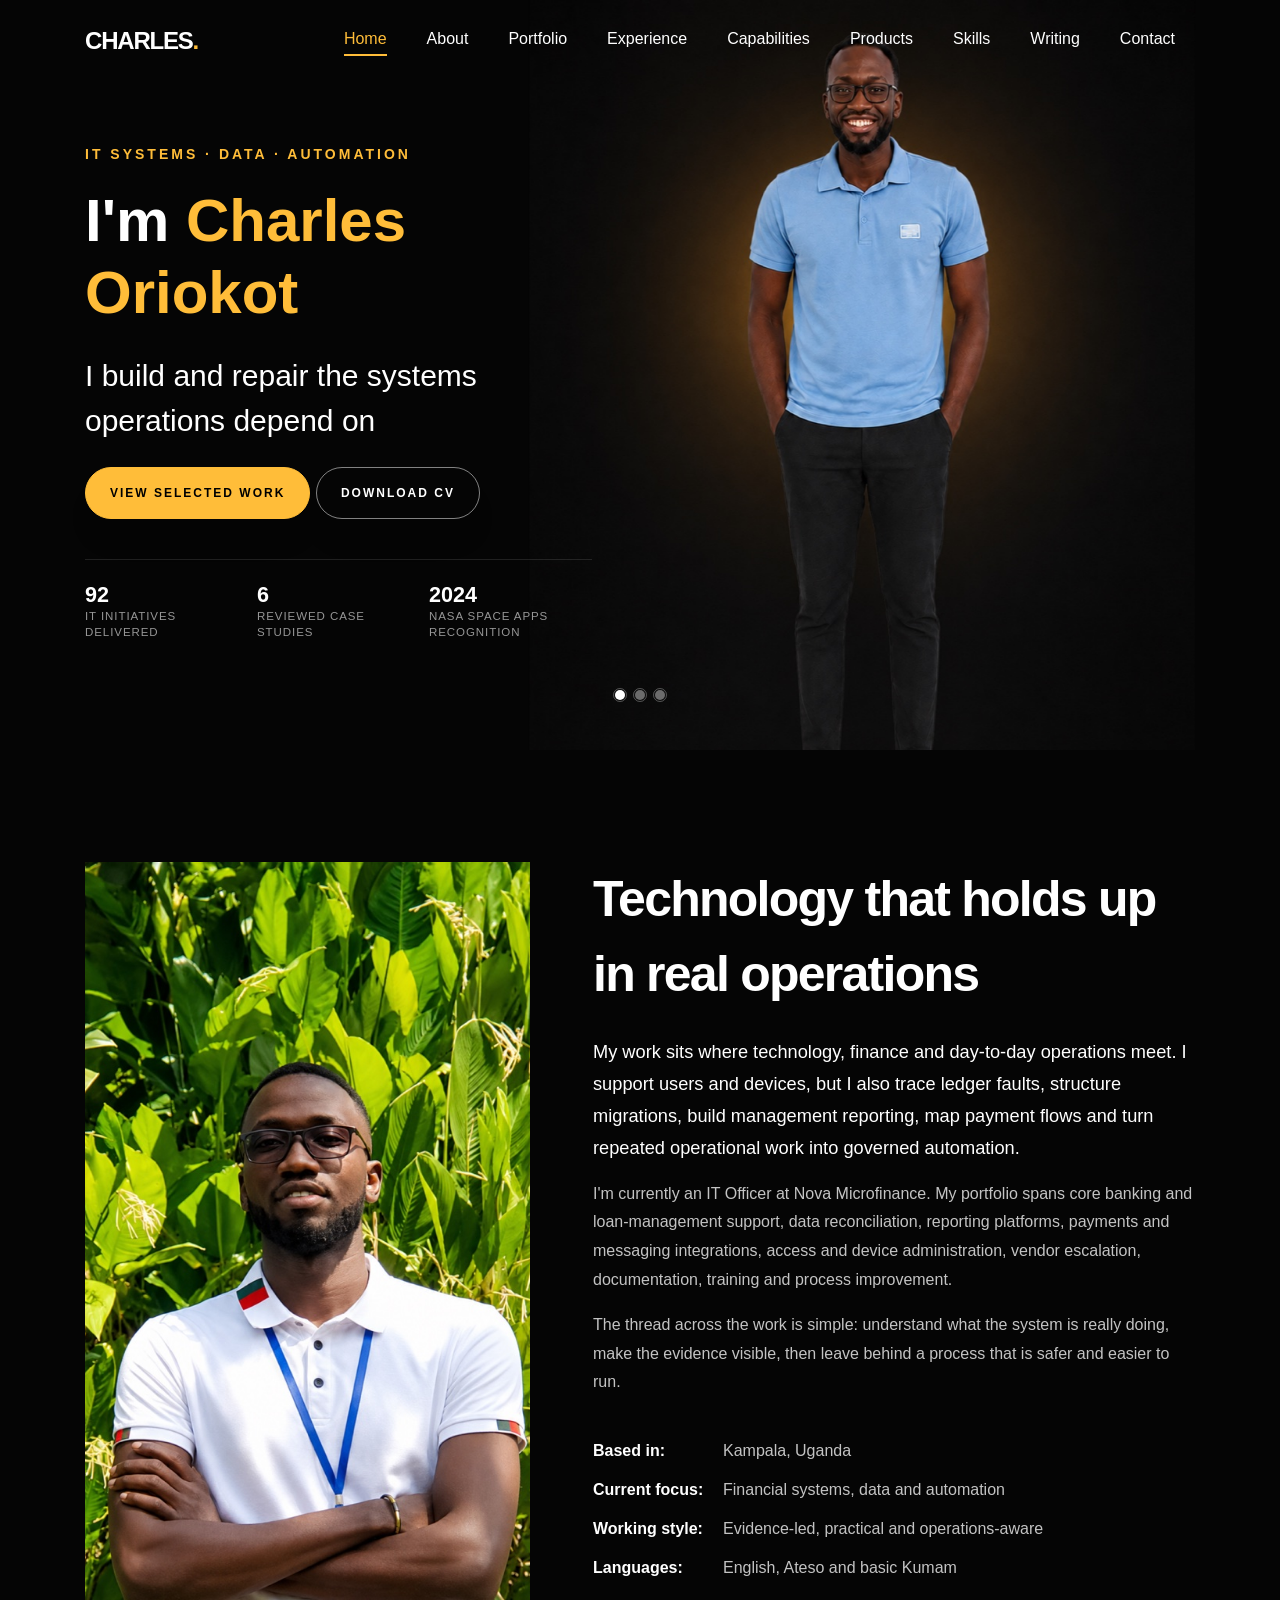
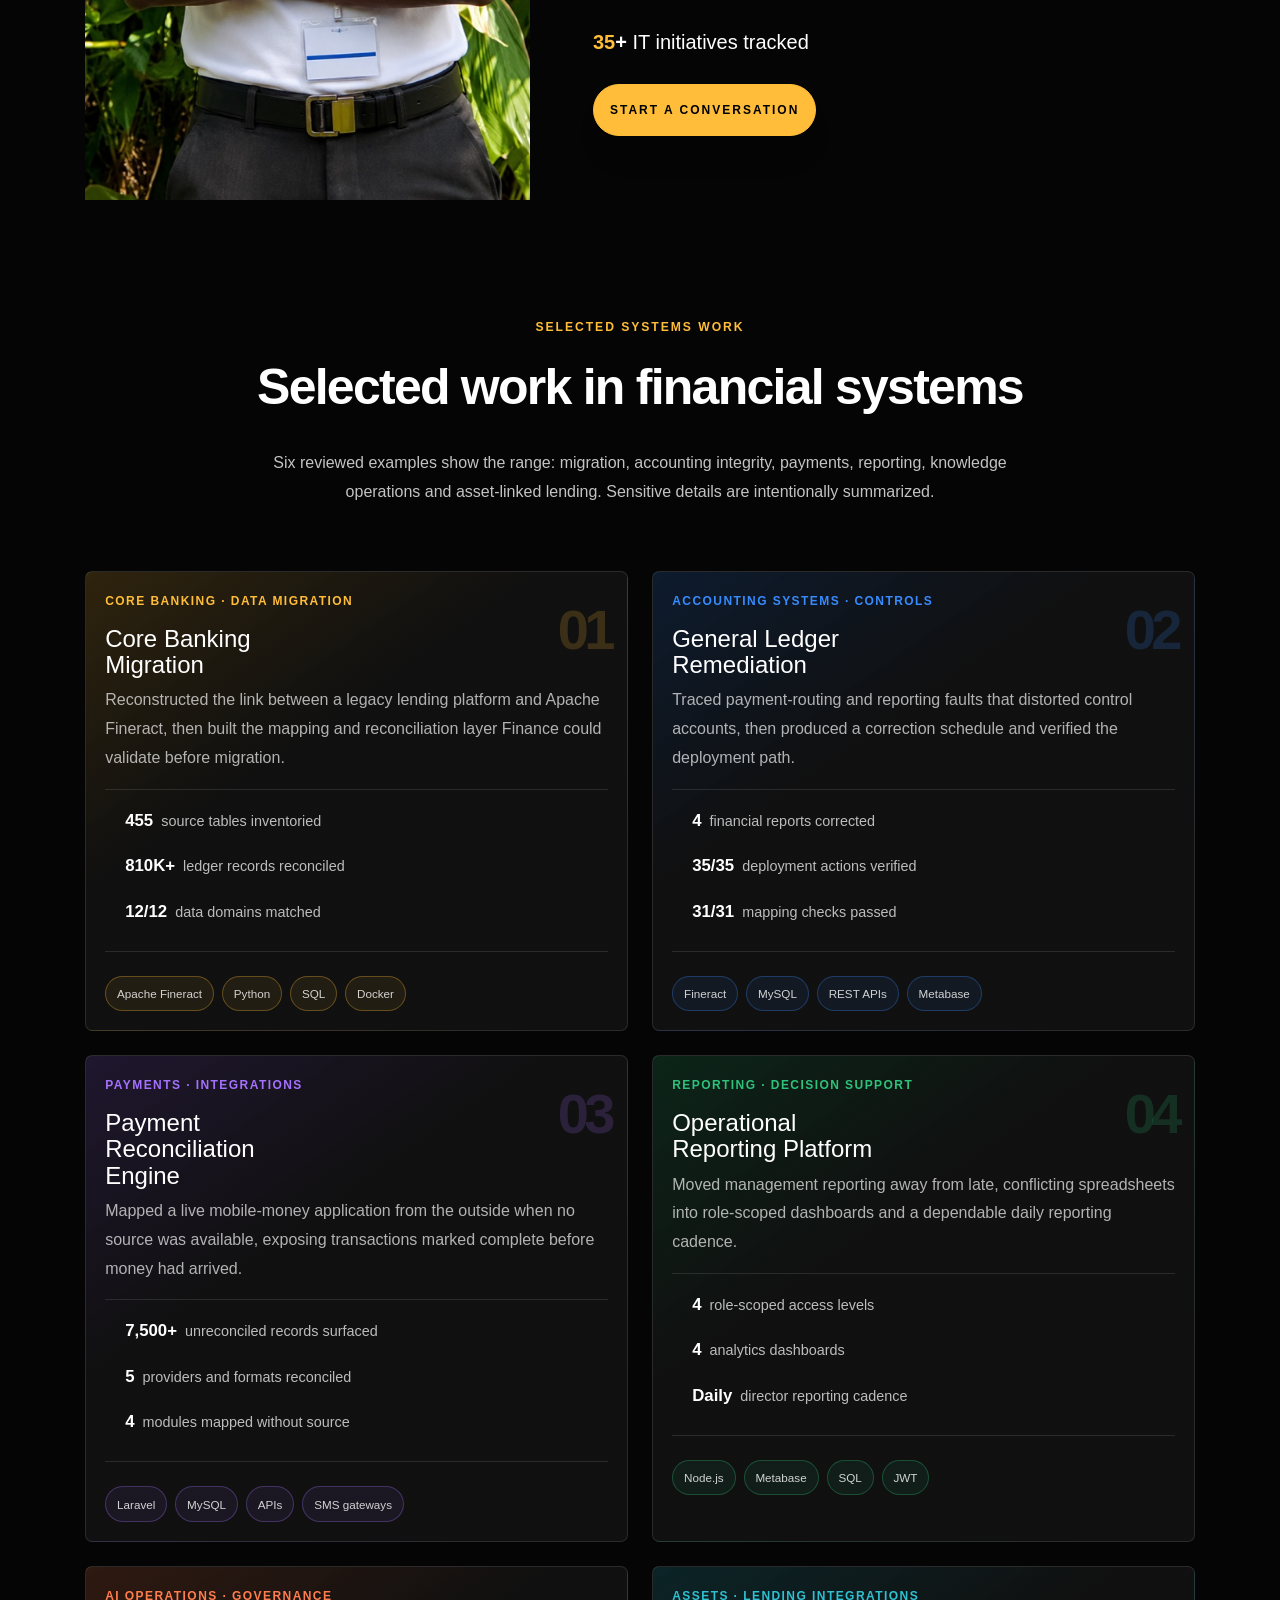
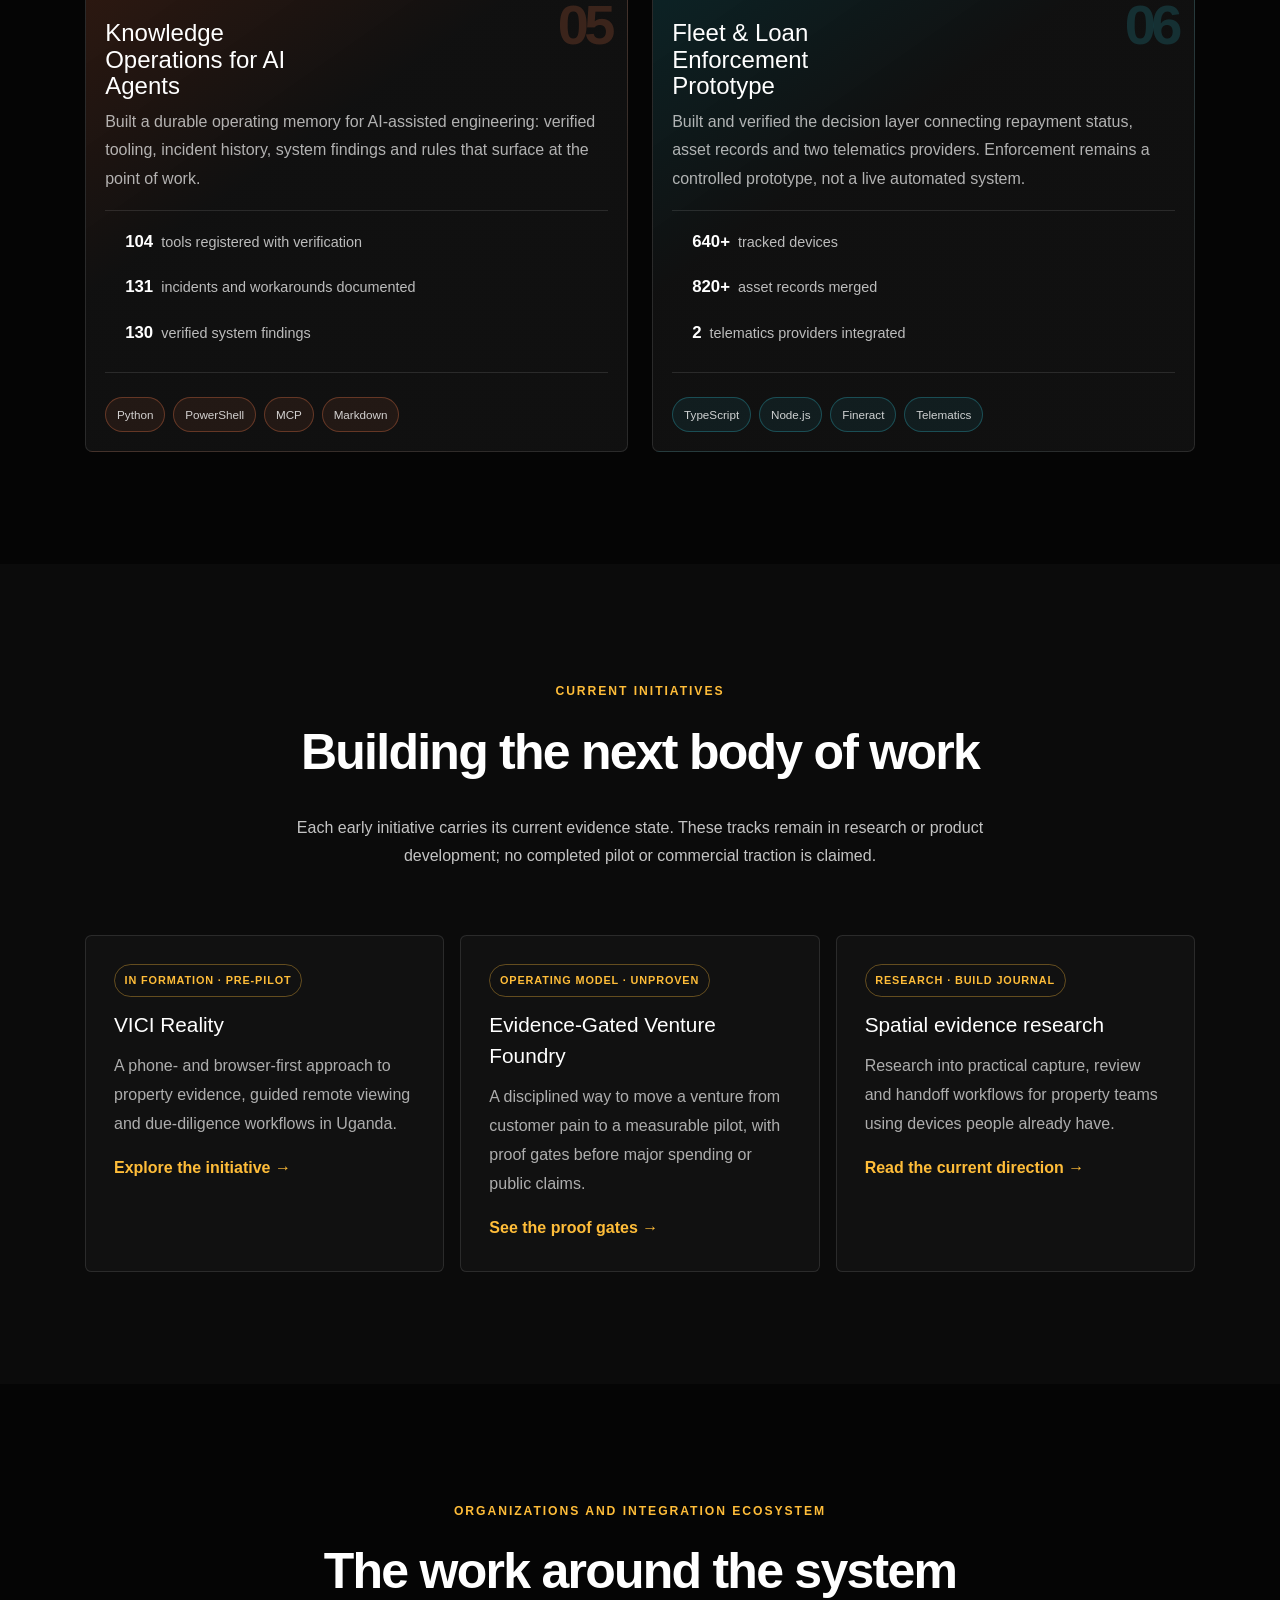
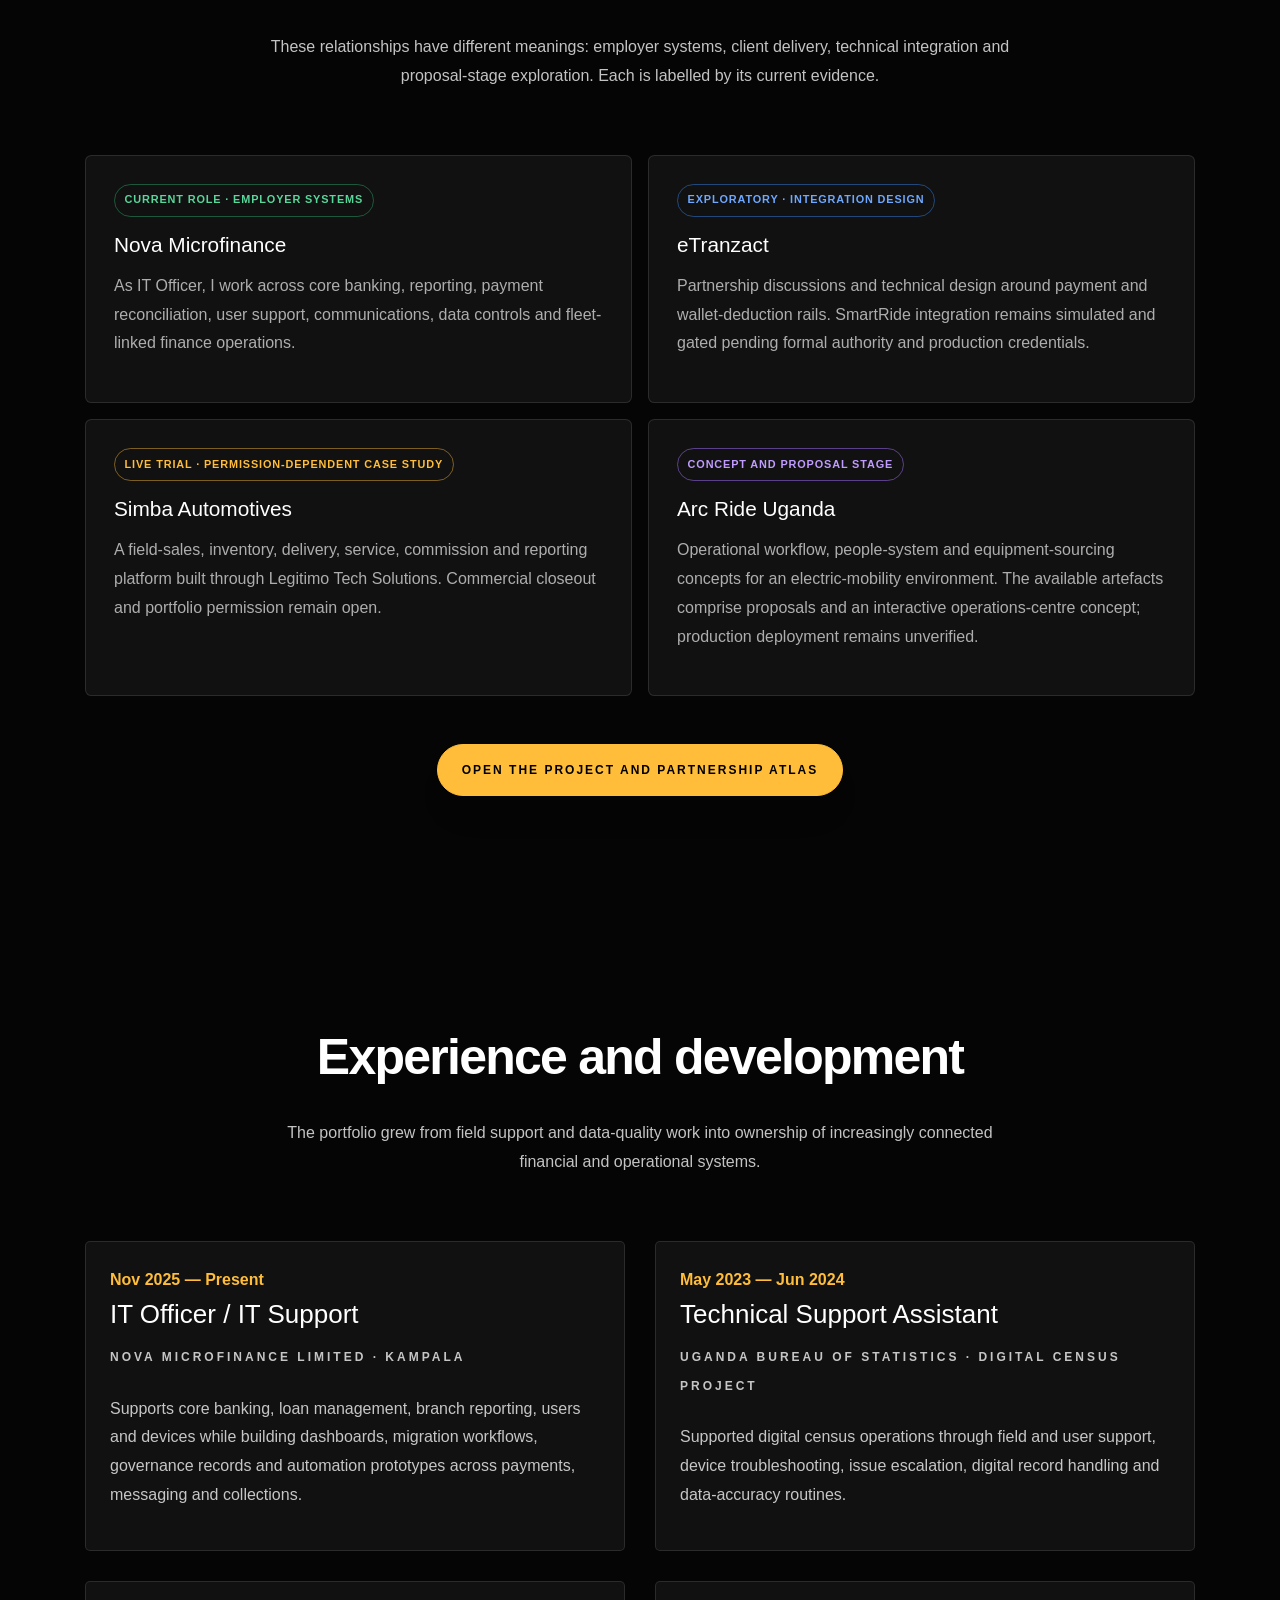
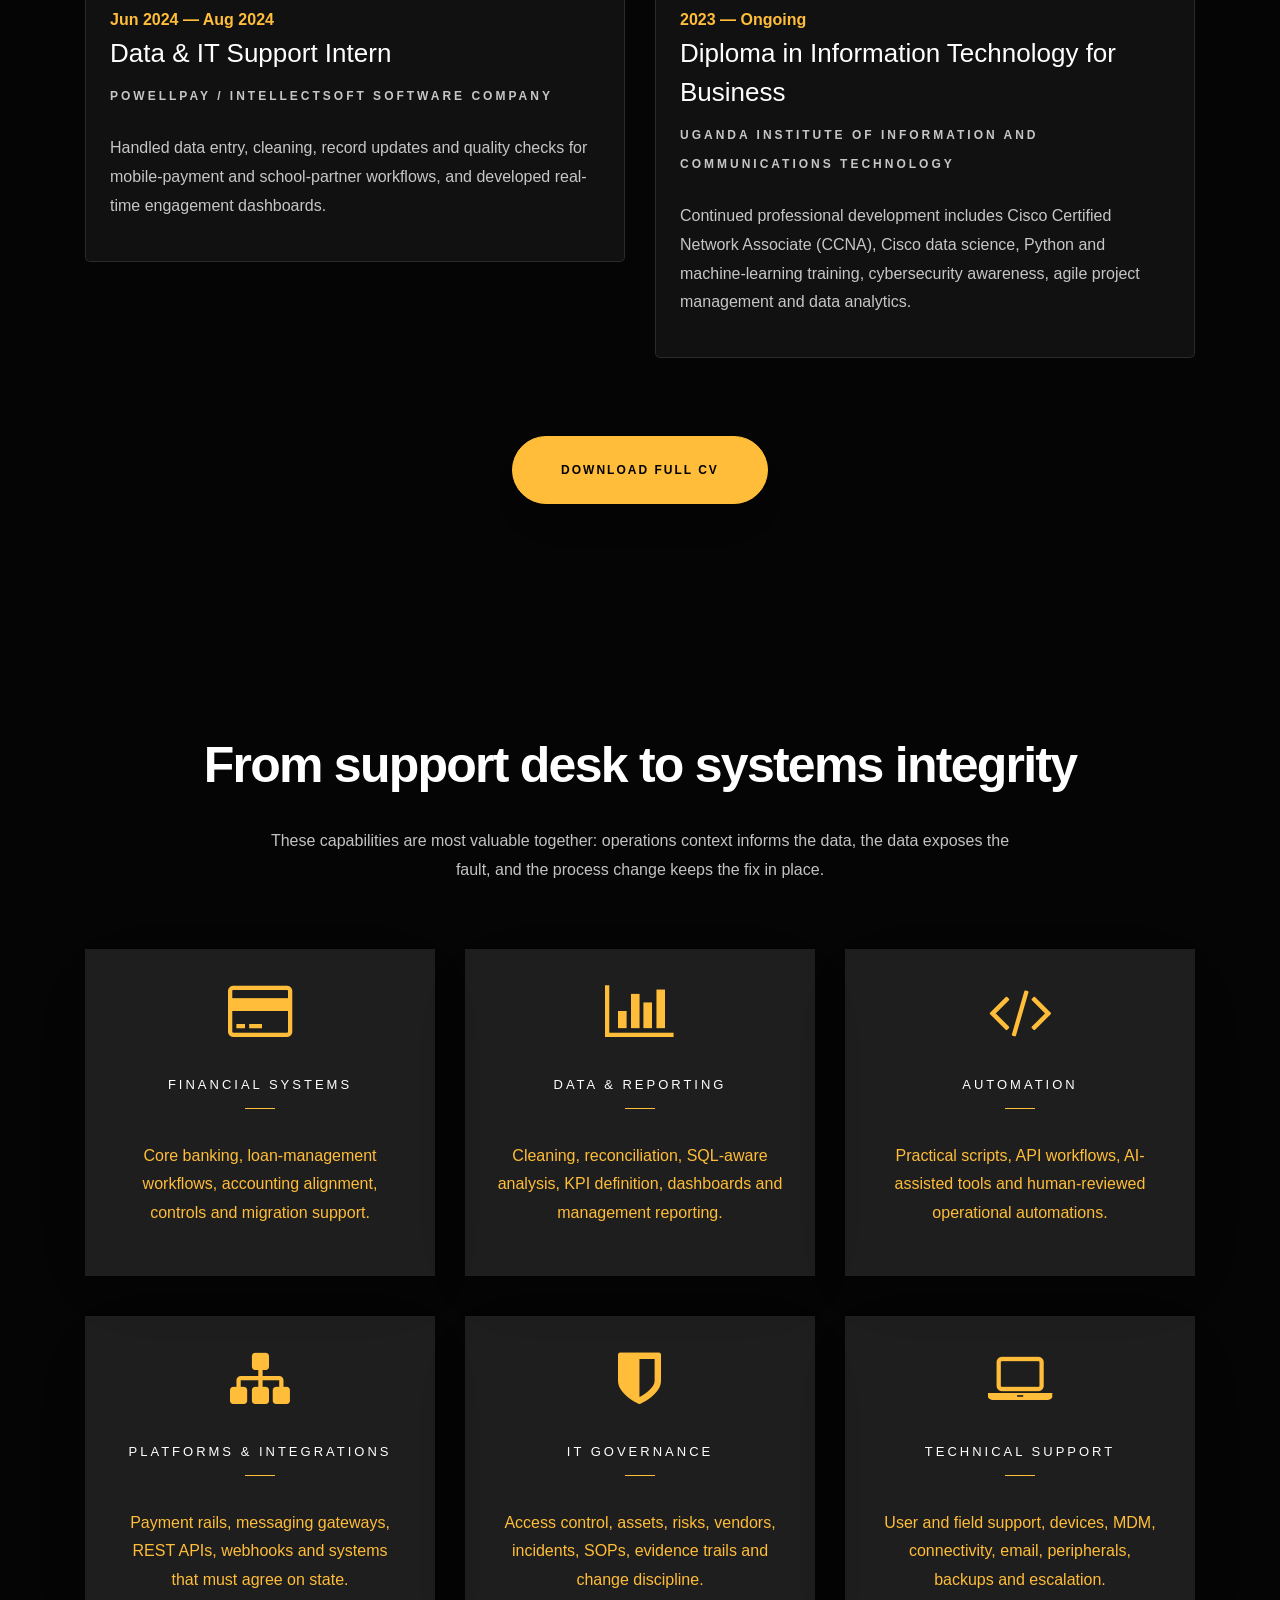
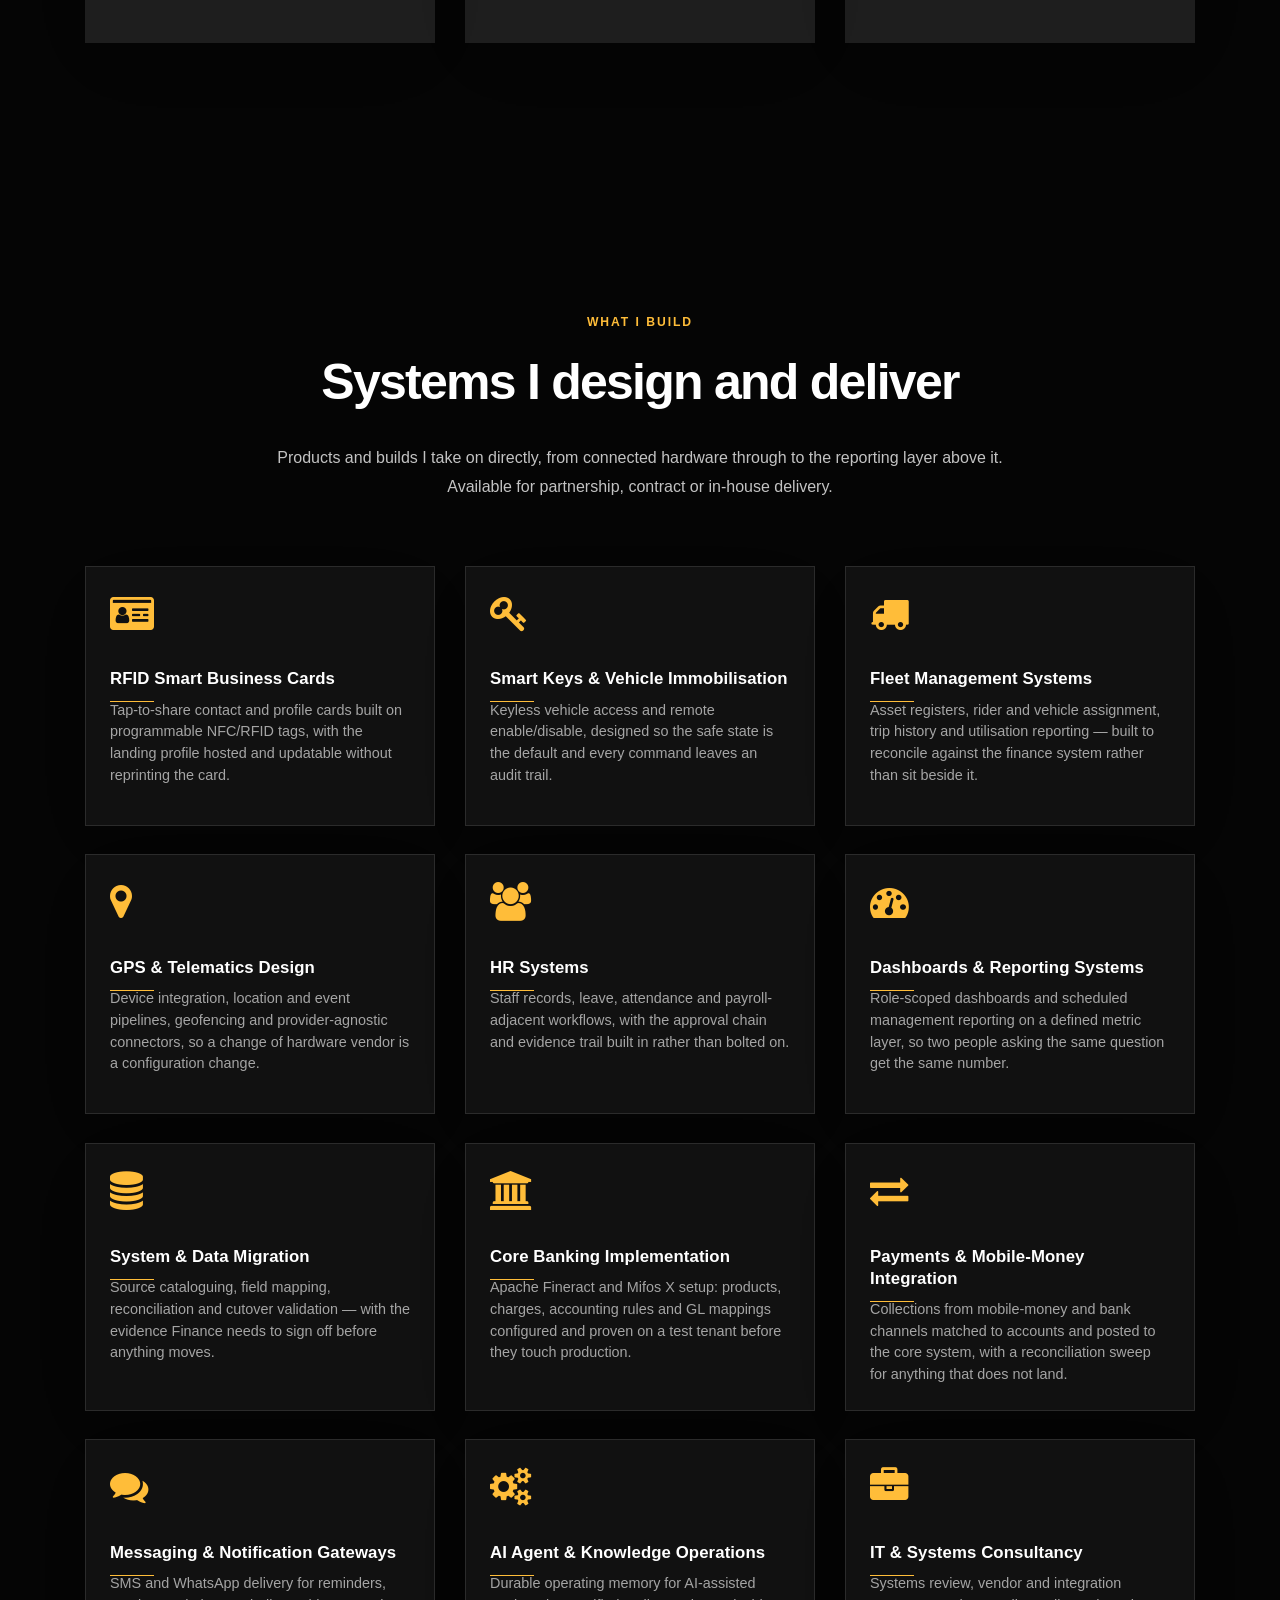
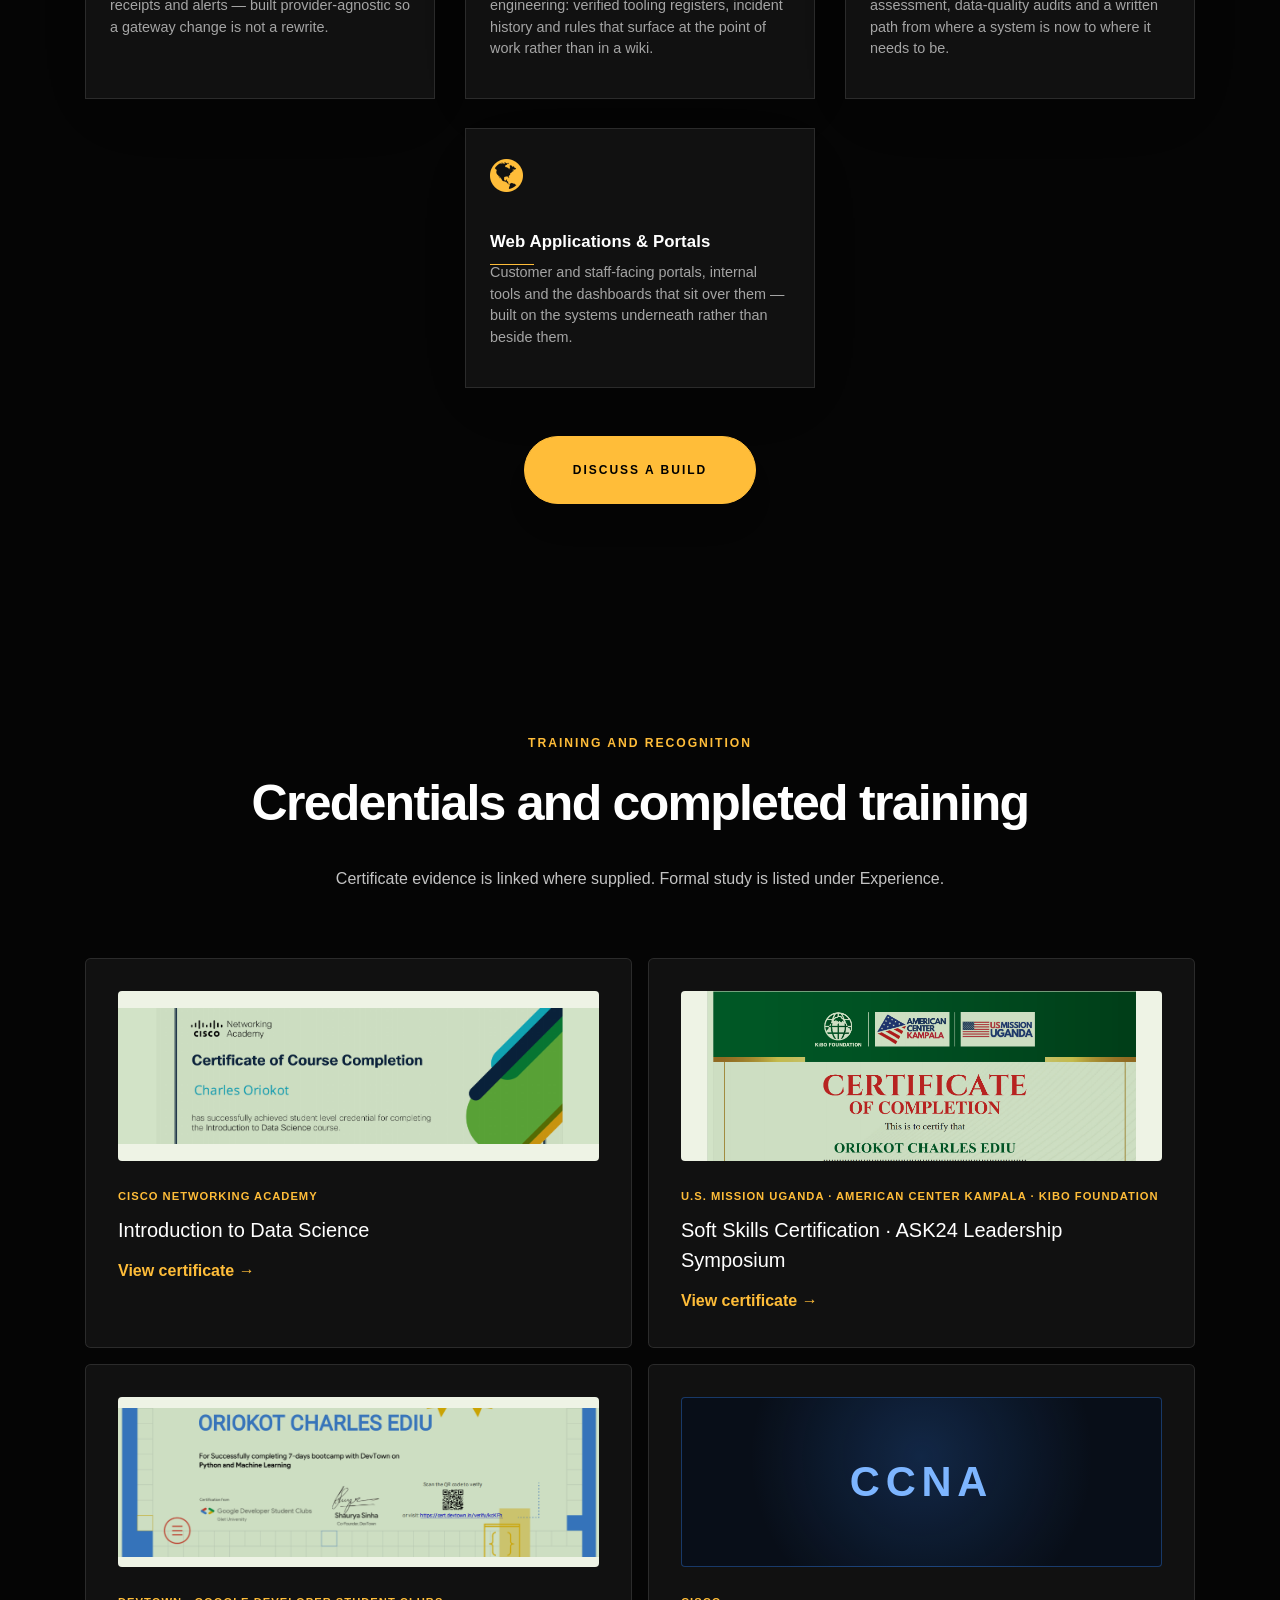
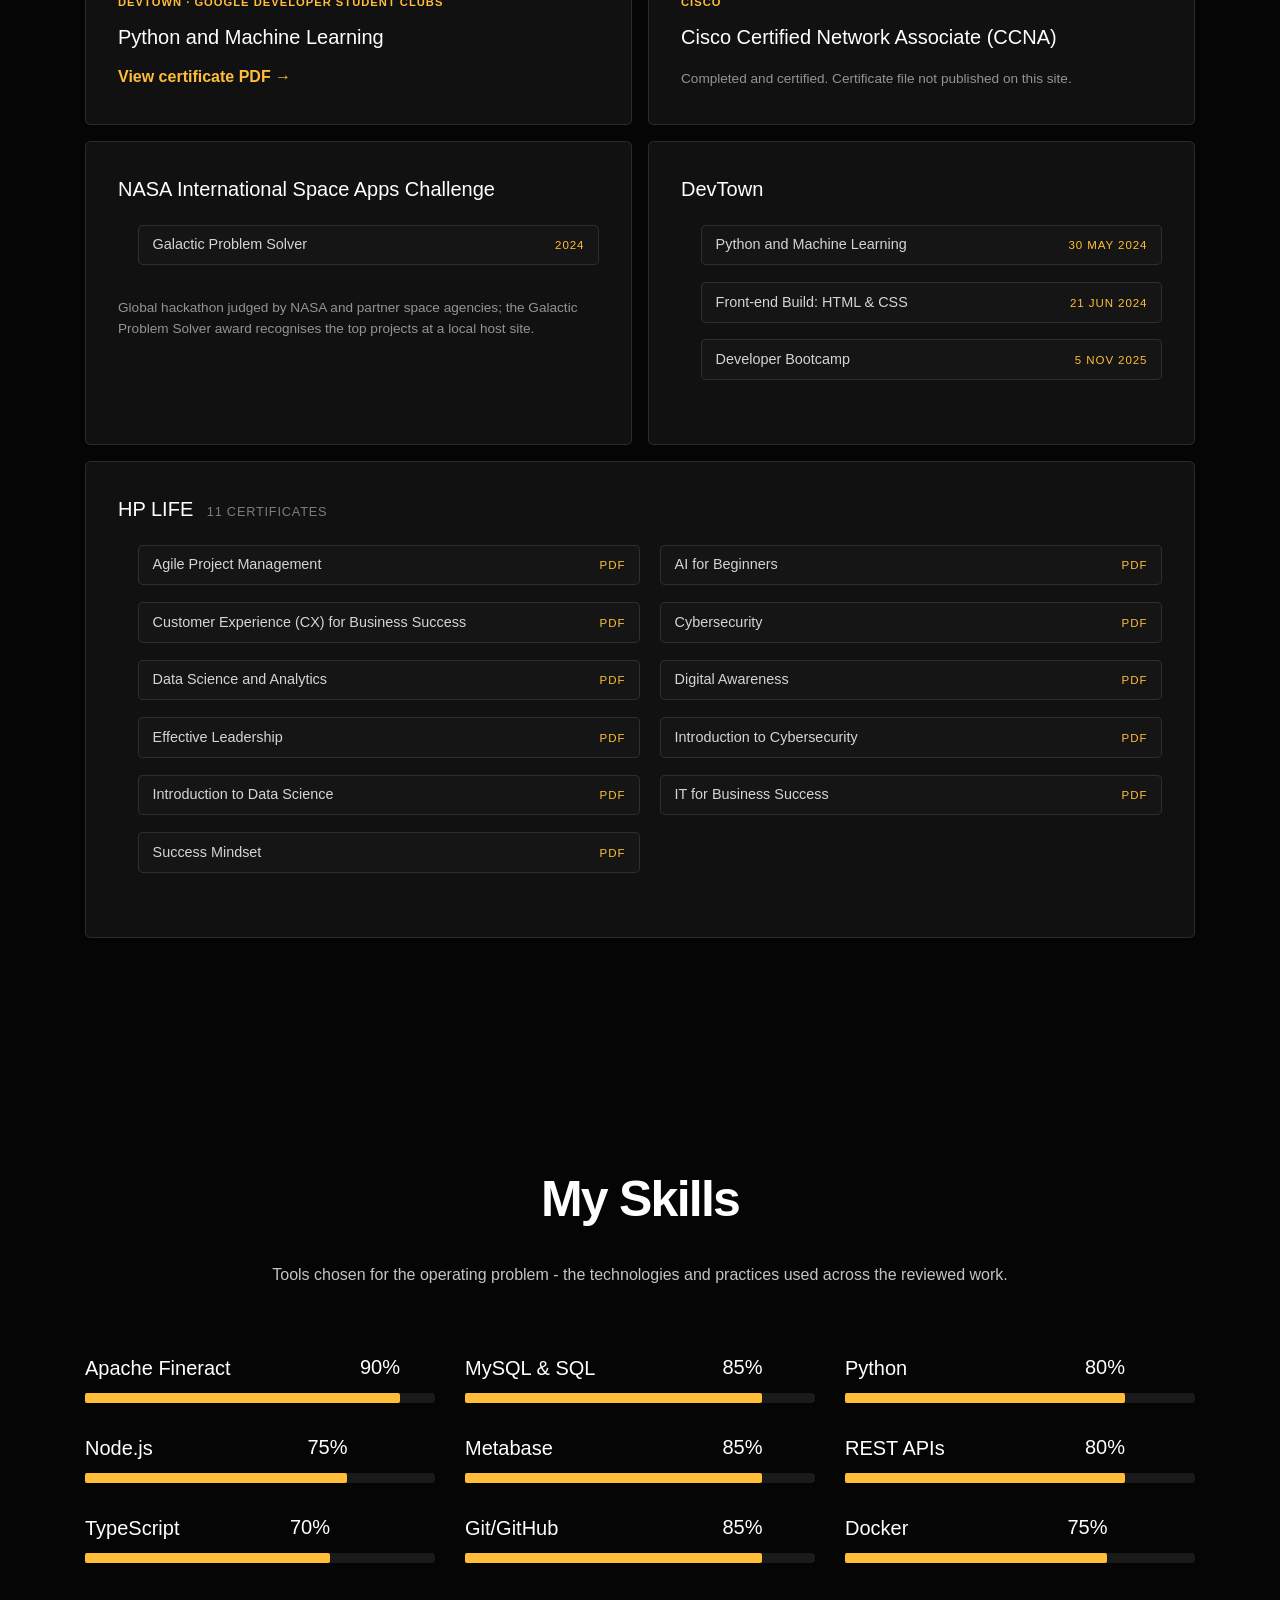
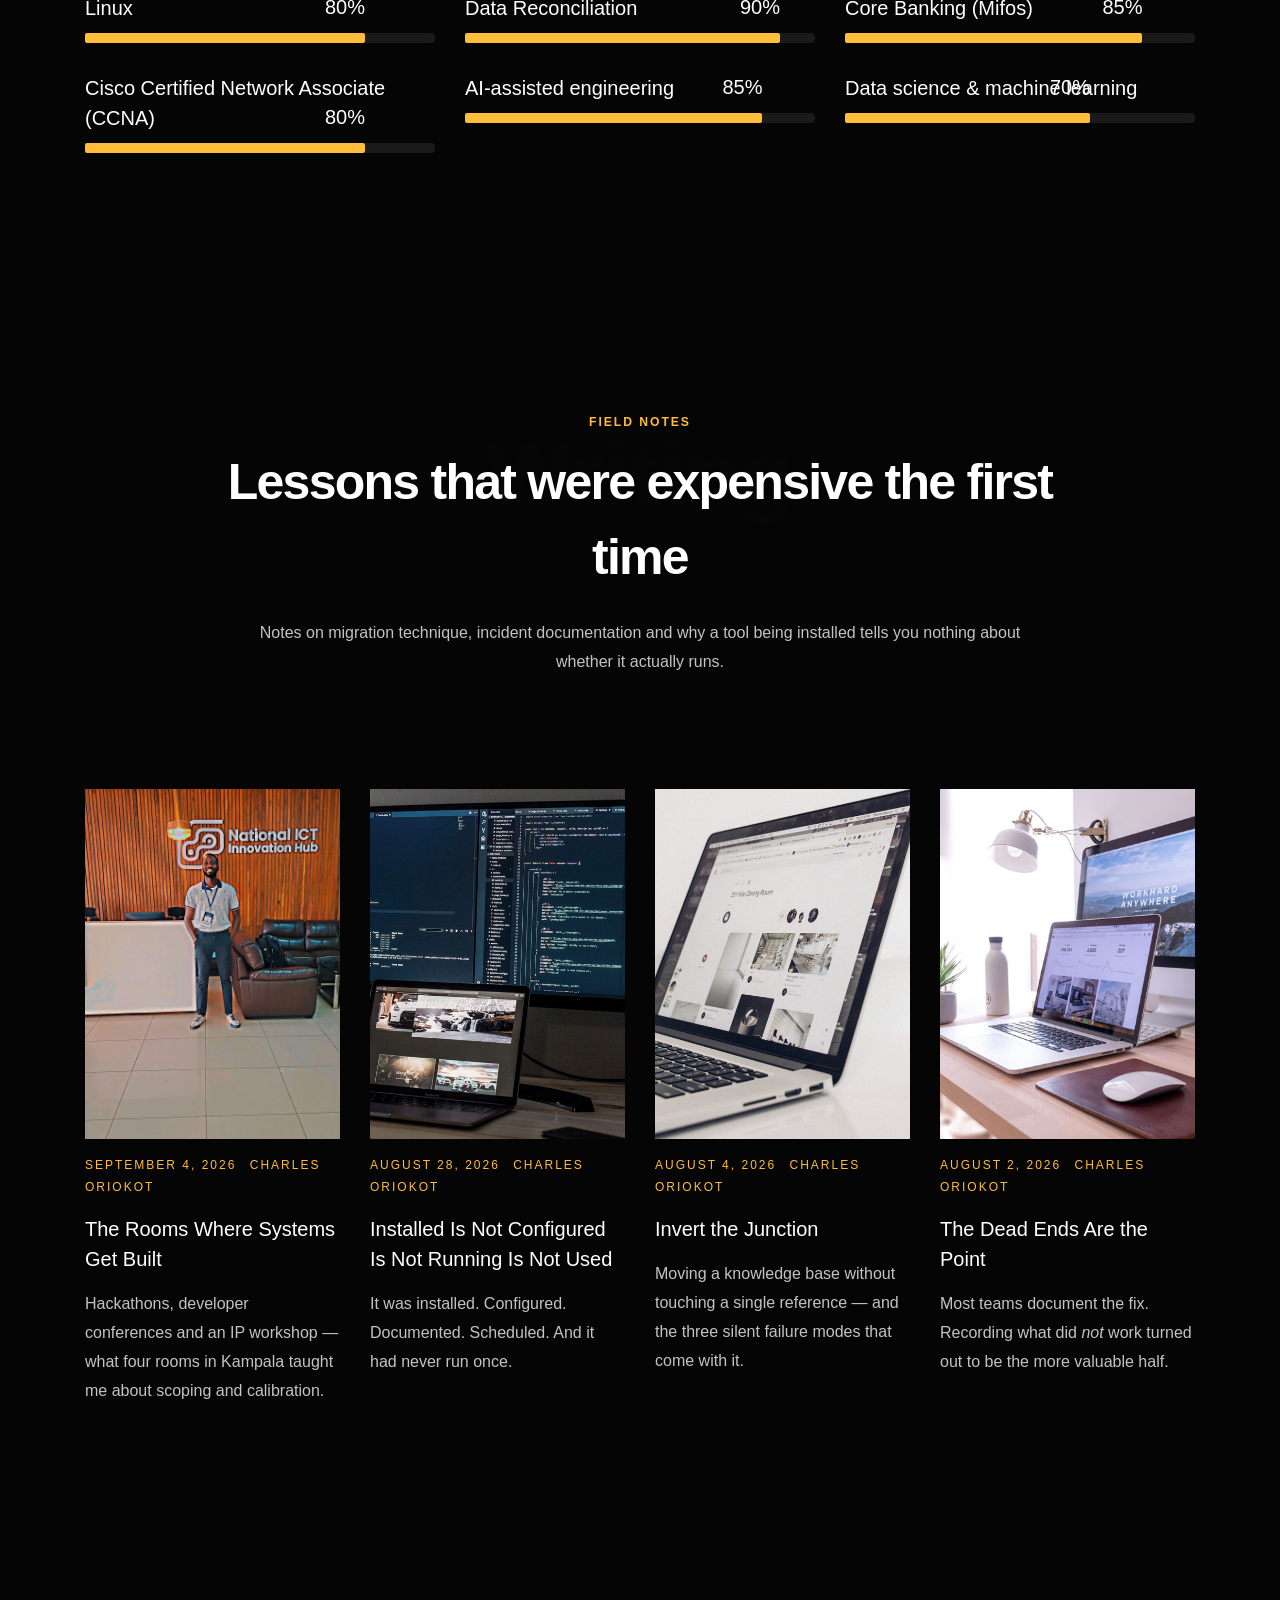
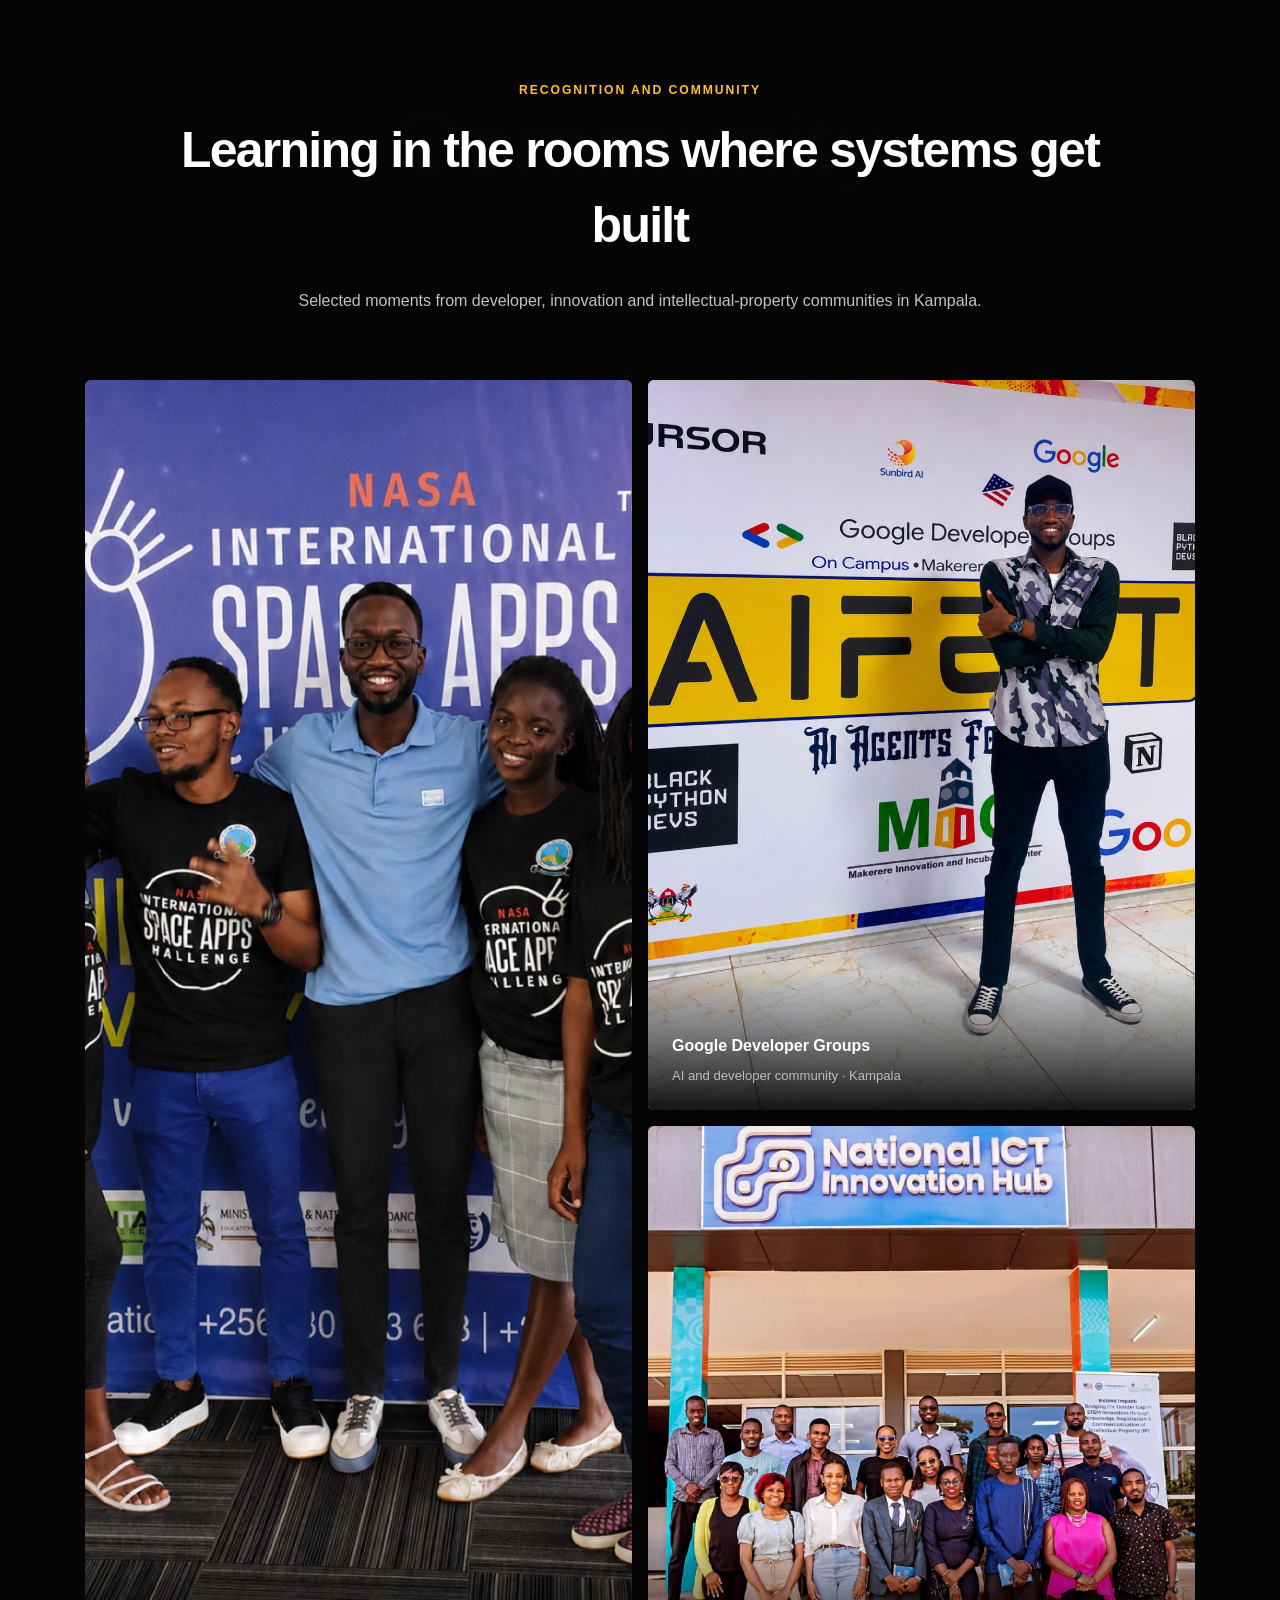
==== commit d465157c: "Add credentials, initiatives, and partnership atlas" ====
--- a/index.html
+++ b/index.html
@@ -28,7 +28,7 @@
     <link rel="stylesheet" href="css/flaticon.css">
     <link rel="stylesheet" href="css/icomoon.css">
     <link rel="stylesheet" href="css/style.css">
-    <link rel="stylesheet" href="css/custom.css">
+    <link rel="stylesheet" href="css/custom.css?v=20260907">
   </head>
   <body data-spy="scroll" data-target=".site-navbar-target" data-offset="300">
     <a class="skip-link" href="#main-content">Skip to content</a>
@@ -224,6 +224,79 @@
         </div>
       </section>
 
+      <section class="ftco-section section-muted" id="initiatives-section" aria-labelledby="initiatives-title">
+        <div class="container">
+          <div class="row justify-content-center pb-5">
+            <div class="col-md-10 heading-section text-center ftco-animate">
+              <h1 class="big big-2" aria-hidden="true">Initiatives</h1>
+              <span class="eyebrow">Current initiatives</span>
+              <h2 id="initiatives-title" class="mb-4">Building the next body of work</h2>
+              <p>Each early initiative carries its current evidence state. These tracks remain in research or product development; no completed pilot or commercial traction is claimed.</p>
+            </div>
+          </div>
+          <div class="initiative-grid">
+            <article class="initiative-card ftco-animate">
+              <span class="initiative-status">In formation &middot; pre-pilot</span>
+              <h3>VICI Reality</h3>
+              <p>A phone- and browser-first approach to property evidence, guided remote viewing and due-diligence workflows in Uganda.</p>
+              <a class="text-link" href="vici-reality.html">Explore the initiative &rarr;</a>
+            </article>
+            <article class="initiative-card ftco-animate">
+              <span class="initiative-status">Operating model &middot; unproven</span>
+              <h3>Evidence-Gated Venture Foundry</h3>
+              <p>A disciplined way to move a venture from customer pain to a measurable pilot, with proof gates before major spending or public claims.</p>
+              <a class="text-link" href="vici-reality.html#foundry">See the proof gates &rarr;</a>
+            </article>
+            <article class="initiative-card ftco-animate">
+              <span class="initiative-status">Research &middot; build journal</span>
+              <h3>Spatial evidence research</h3>
+              <p>Research into practical capture, review and handoff workflows for property teams using devices people already have.</p>
+              <a class="text-link" href="vici-reality.html#research">Read the current direction &rarr;</a>
+            </article>
+          </div>
+        </div>
+      </section>
+
+      <section class="ftco-section" id="ecosystem-section" aria-labelledby="ecosystem-title">
+        <div class="container">
+          <div class="row justify-content-center pb-5">
+            <div class="col-md-10 heading-section text-center ftco-animate">
+              <h1 class="big big-2" aria-hidden="true">Ecosystem</h1>
+              <span class="eyebrow">Organizations and integration ecosystem</span>
+              <h2 id="ecosystem-title" class="mb-4">The work around the system</h2>
+              <p>These relationships have different meanings: employer systems, client delivery, technical integration and proposal-stage exploration. Each is labelled by its current evidence.</p>
+            </div>
+          </div>
+          <div class="ecosystem-grid">
+            <article class="ecosystem-card ftco-animate">
+              <span class="evidence-label evidence-label--live">Current role &middot; employer systems</span>
+              <h3>Nova Microfinance</h3>
+              <p>As IT Officer, I work across core banking, reporting, payment reconciliation, user support, communications, data controls and fleet-linked finance operations.</p>
+            </article>
+            <article class="ecosystem-card ftco-animate">
+              <span class="evidence-label evidence-label--explore">Exploratory &middot; integration design</span>
+              <h3>eTranzact</h3>
+              <p>Partnership discussions and technical design around payment and wallet-deduction rails. SmartRide integration remains simulated and gated pending formal authority and production credentials.</p>
+            </article>
+            <article class="ecosystem-card ftco-animate">
+              <span class="evidence-label evidence-label--trial">Live trial &middot; permission-dependent case study</span>
+              <h3>Simba Automotives</h3>
+              <p>A field-sales, inventory, delivery, service, commission and reporting platform built through Legitimo Tech Solutions. Commercial closeout and portfolio permission remain open.</p>
+            </article>
+            <article class="ecosystem-card ftco-animate">
+              <span class="evidence-label evidence-label--concept">Concept and proposal stage</span>
+              <h3>Arc Ride Uganda</h3>
+              <p>Operational workflow, people-system and equipment-sourcing concepts for an electric-mobility environment. The available artefacts comprise proposals and an interactive operations-centre concept; production deployment remains unverified.</p>
+            </article>
+          </div>
+          <div class="row justify-content-center mt-5">
+            <div class="col-md-8 text-center ftco-animate">
+              <a class="btn btn-primary py-3 px-4" href="ecosystem.html">Open the project and partnership atlas</a>
+            </div>
+          </div>
+        </div>
+      </section>
+
       <section class="ftco-section ftco-no-pb" id="resume-section">
         <div class="container">
           <div class="row justify-content-center pb-5">
@@ -260,7 +333,7 @@
                 <span class="date">2023 — Ongoing</span>
                 <h2>Diploma in Information Technology for Business</h2>
                 <span class="position">Uganda Institute of Information and Communications Technology</span>
-                <p class="mt-4">Continued professional development includes Cisco data science, Python and machine-learning training, cybersecurity awareness, agile project management, data analytics and ongoing CCNA study.</p>
+                <p class="mt-4">Continued professional development includes Cisco Certified Network Associate (CCNA), Cisco data science, Python and machine-learning training, cybersecurity awareness, agile project management and data analytics.</p>
               </div>
             </div>
           </div>
@@ -498,11 +571,43 @@
             <div class="col-md-10 heading-section text-center ftco-animate">
               <h1 class="big big-2" aria-hidden="true">Credentials</h1>
               <span class="eyebrow">Training and recognition</span>
-              <h2 id="credentials-title" class="mb-4">Certified &mdash; and able to show the certificate</h2>
-              <p>Every item below links to the certificate itself. Formal study is listed under Experience.</p>
+              <h2 id="credentials-title" class="mb-4">Credentials and completed training</h2>
+              <p>Certificate evidence is linked where supplied. Formal study is listed under Experience.</p>
             </div>
           </div>
           <div class="toolkit-grid">
+            <article class="toolkit-group credential-feature ftco-animate">
+              <img src="assets/certificates/cisco-netacad-introduction-to-data-science.png" alt="Cisco Networking Academy Introduction to Data Science course completion certificate for Charles Oriokot" width="1203" height="340" loading="lazy">
+              <div>
+                <span class="credential-issuer">Cisco Networking Academy</span>
+                <h3>Introduction to Data Science</h3>
+                <a class="text-link" href="assets/certificates/cisco-netacad-introduction-to-data-science.png" target="_blank" rel="noopener">View certificate &rarr;</a>
+              </div>
+            </article>
+            <article class="toolkit-group credential-feature ftco-animate">
+              <img src="assets/certificates/us-mission-uganda-soft-skills.png" alt="Kibo Foundation, American Center Kampala and U.S. Mission Uganda certificate for Oriokot Charles Ediu" width="1701" height="673" loading="lazy">
+              <div>
+                <span class="credential-issuer">U.S. Mission Uganda &middot; American Center Kampala &middot; Kibo Foundation</span>
+                <h3>Soft Skills Certification &middot; ASK24 Leadership Symposium</h3>
+                <a class="text-link" href="assets/certificates/us-mission-uganda-soft-skills.png" target="_blank" rel="noopener">View certificate &rarr;</a>
+              </div>
+            </article>
+            <article class="toolkit-group credential-feature ftco-animate">
+              <img src="assets/certificates/devtown-python-machine-learning.png" alt="DevTown and Google Developer Student Clubs Python and Machine Learning bootcamp certificate for Oriokot Charles Ediu" width="1092" height="339" loading="lazy">
+              <div>
+                <span class="credential-issuer">DevTown &middot; Google Developer Student Clubs</span>
+                <h3>Python and Machine Learning</h3>
+                <a class="text-link" href="assets/certificates/devtown-devtown-python-and-machine-learning-2024-05-30.pdf" target="_blank" rel="noopener">View certificate PDF &rarr;</a>
+              </div>
+            </article>
+            <article class="toolkit-group credential-feature credential-feature--status ftco-animate">
+              <div class="credential-badge" aria-hidden="true">CCNA</div>
+              <div>
+                <span class="credential-issuer">Cisco</span>
+                <h3>Cisco Certified Network Associate (CCNA)</h3>
+                <p class="cert-note">Completed and certified. Certificate file not published on this site.</p>
+              </div>
+            </article>
             <article class="toolkit-group ftco-animate">
               <h3>NASA International Space Apps Challenge</h3>
               <ul class="cert-list">
@@ -664,6 +769,36 @@
                 <div class="progress">
                   <div class="progress-bar color-6" role="progressbar" aria-valuenow="85" aria-valuemin="0" aria-valuemax="100" style="width:85%">
                     <span>85%</span>
+                  </div>
+                </div>
+              </div>
+            </div>
+            <div class="col-md-4 animate-box">
+              <div class="progress-wrap ftco-animate">
+                <h3>Cisco Certified Network Associate (CCNA)</h3>
+                <div class="progress">
+                  <div class="progress-bar color-1" role="progressbar" aria-valuenow="80" aria-valuemin="0" aria-valuemax="100" style="width:80%">
+                    <span>80%</span>
+                  </div>
+                </div>
+              </div>
+            </div>
+            <div class="col-md-4 animate-box">
+              <div class="progress-wrap ftco-animate">
+                <h3>AI-assisted engineering</h3>
+                <div class="progress">
+                  <div class="progress-bar color-2" role="progressbar" aria-valuenow="85" aria-valuemin="0" aria-valuemax="100" style="width:85%">
+                    <span>85%</span>
+                  </div>
+                </div>
+              </div>
+            </div>
+            <div class="col-md-4 animate-box">
+              <div class="progress-wrap ftco-animate">
+                <h3>Data science &amp; machine learning</h3>
+                <div class="progress">
+                  <div class="progress-bar color-3" role="progressbar" aria-valuenow="70" aria-valuemin="0" aria-valuemax="100" style="width:70%">
+                    <span>70%</span>
                   </div>
                 </div>
               </div>
@@ -794,6 +929,46 @@
         </div>
       </div>
     </section>
+
+    <section class="ftco-section section-muted" id="pictorial-section" aria-labelledby="pictorial-title">
+      <div class="container">
+        <div class="row justify-content-center pb-5">
+          <div class="col-md-10 heading-section text-center ftco-animate">
+            <h1 class="big big-2" aria-hidden="true">Pictorial</h1>
+            <span class="eyebrow">Work in context</span>
+            <h2 id="pictorial-title" class="mb-4">Digital Census device readiness</h2>
+            <p>Configuration and readiness work around a large tablet deployment, alongside participation in an intellectual-property session at the National ICT Innovation Hub.</p>
+          </div>
+        </div>
+        <div class="pictorial-grid">
+          <figure class="pictorial-card pictorial-card--tall ftco-animate">
+            <img src="images/fieldwork/census-device-readiness-01.jpg" alt="Charles Oriokot checking a tablet during Digital Census device preparation" width="1200" height="2536" loading="lazy">
+            <figcaption><strong>Device checks</strong><span>Digital Census readiness</span></figcaption>
+          </figure>
+          <figure class="pictorial-card ftco-animate">
+            <img src="images/community/ursb-ip-session-01.jpg" alt="Charles Oriokot participating in an intellectual-property and innovation session" width="720" height="720" loading="lazy">
+            <figcaption><strong>Innovation and IP session</strong><span>National ICT Innovation Hub</span></figcaption>
+          </figure>
+          <figure class="pictorial-card ftco-animate">
+            <img src="images/community/ursb-ip-session-02.jpg" alt="Charles Oriokot and another participant listening during an intellectual-property and innovation session" width="720" height="720" loading="lazy">
+            <figcaption><strong>Shared learning</strong><span>National ICT Innovation Hub</span></figcaption>
+          </figure>
+          <figure class="pictorial-card pictorial-card--tall ftco-animate">
+            <img src="images/fieldwork/census-device-readiness-02.jpg" alt="Charles Oriokot testing a tablet beside configured devices and workstations" width="1200" height="2536" loading="lazy">
+            <figcaption><strong>Configuration workflow</strong><span>Device preparation</span></figcaption>
+          </figure>
+          <figure class="pictorial-card ftco-animate">
+            <img src="images/fieldwork/census-device-readiness-03.jpg" alt="Charles Oriokot operating the Census application during tablet readiness work" width="1200" height="2536" loading="lazy">
+            <figcaption><strong>Application readiness</strong><span>Digital Census support</span></figcaption>
+          </figure>
+          <figure class="pictorial-card ftco-animate">
+            <img src="images/fieldwork/census-device-readiness-04.jpg" alt="Charles Oriokot reviewing a tablet during a Digital Census deployment preparation session" width="1200" height="2536" loading="lazy">
+            <figcaption><strong>Deployment preparation</strong><span>Field technology support</span></figcaption>
+          </figure>
+        </div>
+      </div>
+    </section>
+
     <section class="ftco-section ftco-no-pt ftco-no-pb ftco-counter img" id="section-counter" style="background-image: url(images/gdg-aifest-stage.jpg);" aria-label="Delivery figures">
       <div class="overlay"></div>
       <div class="container">
@@ -1018,4 +1193,4 @@
       document.getElementById('current-year').textContent = new Date().getFullYear();
     </script>
   </body>
-</html>+</html>
--- a/css/custom.css
+++ b/css/custom.css
@@ -195,3 +195,66 @@
 .hero-wrap .overlay { opacity: 1;
   background: linear-gradient(180deg, rgba(5,5,5,.45) 0%, rgba(5,5,5,.30) 35%, rgba(5,5,5,.90) 100%); }
 .hero-wrap .bread { text-shadow: 0 2px 24px rgba(0,0,0,.55); }
+
+/* Initiatives, ecosystem and evidence states ------------------------------ */
+.initiative-grid { display:grid; grid-template-columns:repeat(3,minmax(0,1fr)); gap:1rem; }
+.initiative-card,.ecosystem-card,.atlas-card { padding:1.75rem; border:1px solid var(--portfolio-line); border-radius:.4rem; background:var(--portfolio-panel); }
+.initiative-card h3,.ecosystem-card h3,.atlas-card h3 { margin:.75rem 0; color:#fff; font-size:1.3rem; }
+.initiative-card p,.ecosystem-card p,.atlas-card p { color:rgba(255,255,255,.66); }
+.initiative-status,.evidence-label { display:inline-flex; padding:.35rem .6rem; border:1px solid rgba(255,189,57,.35); border-radius:999px; color:var(--portfolio-gold); font-size:.68rem; font-weight:700; letter-spacing:.08em; text-transform:uppercase; }
+.ecosystem-grid { display:grid; grid-template-columns:repeat(2,minmax(0,1fr)); gap:1rem; }
+.ecosystem-card { min-height:245px; }
+.evidence-label--live { border-color:rgba(47,194,122,.4); color:#59d79b; }
+.evidence-label--explore { border-color:rgba(56,139,253,.45); color:#6ea8ff; }
+.evidence-label--trial { border-color:rgba(255,189,57,.45); color:var(--portfolio-gold); }
+.evidence-label--concept { border-color:rgba(164,113,255,.5); color:#c19cff; }
+
+/* Credential evidence cards ---------------------------------------------- */
+.credential-feature { display:grid; grid-template-rows:170px auto; gap:1.25rem; }
+.credential-feature img { width:100%; height:170px; object-fit:contain; border-radius:.25rem; background:#eef3e5; }
+.credential-feature h3 { margin:.35rem 0 .7rem; }
+.credential-issuer { color:var(--portfolio-gold); font-size:.7rem; font-weight:700; letter-spacing:.09em; text-transform:uppercase; }
+.credential-badge { display:grid; place-items:center; height:170px; border:1px solid rgba(56,139,253,.35); border-radius:.25rem; background:radial-gradient(circle at 50% 35%,rgba(56,139,253,.2),transparent 65%),#080e18; color:#7db5ff; font-size:2.6rem; font-weight:800; letter-spacing:.14em; }
+
+/* Pictorial --------------------------------------------------------------- */
+.pictorial-grid { display:grid; grid-template-columns:repeat(3,minmax(0,1fr)); grid-auto-rows:300px; gap:1rem; }
+.pictorial-card { position:relative; margin:0; overflow:hidden; border:1px solid var(--portfolio-line); border-radius:.4rem; background:#111; }
+.pictorial-card--tall { grid-row:span 2; }
+.pictorial-card img { width:100%; height:100%; object-fit:cover; object-position:center; transition:transform .45s ease; }
+.pictorial-card:hover img { transform:scale(1.02); }
+.pictorial-card figcaption { position:absolute; inset:auto 0 0; display:grid; gap:.15rem; padding:3.5rem 1rem 1rem; background:linear-gradient(transparent,rgba(0,0,0,.92)); }
+.pictorial-card figcaption strong { color:#fff; }
+.pictorial-card figcaption span { color:rgba(255,255,255,.62); font-size:.78rem; }
+
+/* Venture and project-atlas pages ---------------------------------------- */
+.venture-hero { min-height:680px; display:flex; align-items:end; padding:10rem 0 6rem; background:radial-gradient(circle at 70% 30%,rgba(0,194,199,.18),transparent 34%),radial-gradient(circle at 20% 80%,rgba(255,189,57,.15),transparent 36%),#050505; }
+.venture-hero h1 { max-width:12ch; color:#fff; font-size:clamp(3rem,7vw,6rem); line-height:.95; letter-spacing:-.055em; }
+.venture-hero p { max-width:52rem; font-size:1.12rem; line-height:1.75; }
+.atlas-grid { display:grid; grid-template-columns:repeat(3,minmax(0,1fr)); gap:1rem; }
+.atlas-card { min-height:315px; }
+.atlas-card ul { padding-left:1.1rem; color:rgba(255,255,255,.62); }
+.atlas-card li { margin-bottom:.45rem; }
+.evidence-table { width:100%; border-collapse:collapse; color:rgba(255,255,255,.72); }
+.evidence-table th,.evidence-table td { padding:1rem; border-bottom:1px solid var(--portfolio-line); vertical-align:top; text-align:left; }
+.evidence-table th { color:#fff; font-size:.78rem; letter-spacing:.08em; text-transform:uppercase; }
+.brand-pair { display:grid; grid-template-columns:repeat(2,minmax(0,1fr)); gap:1rem; }
+.brand-pair figure { margin:0; }
+.brand-pair img { width:100%; border:1px solid var(--portfolio-line); border-radius:.35rem; }
+.brand-pair figcaption { margin-top:.65rem; color:rgba(255,255,255,.55); font-size:.8rem; }
+
+@media (max-width:991.98px) { .initiative-grid,.atlas-grid { grid-template-columns:1fr; } }
+@media (max-width:767.98px) {
+  .ecosystem-grid,.brand-pair { grid-template-columns:1fr; }
+  .pictorial-grid { grid-template-columns:1fr; grid-auto-rows:460px; }
+  .pictorial-card--tall { grid-row:span 1; }
+  .venture-hero { min-height:600px; }
+  .evidence-table { display:block; overflow-x:auto; }
+}
+
+@media (max-width:575.98px) {
+  .owl-carousel.home-slider .slider-item .slider-text h1 { font-size:2.65rem; line-height:1.08; overflow-wrap:anywhere; }
+  .owl-carousel.home-slider .slider-item .slider-text h2 { font-size:1.6rem; line-height:1.35; }
+  .owl-carousel.home-slider .slider-item .slider-text p { display:grid; grid-template-columns:1fr; gap:.7rem; padding:0 1rem; }
+  .owl-carousel.home-slider .slider-item .slider-text p .btn { width:100%; margin:0; white-space:normal; }
+  .hero-proof { margin-top:1.5rem; }
+}
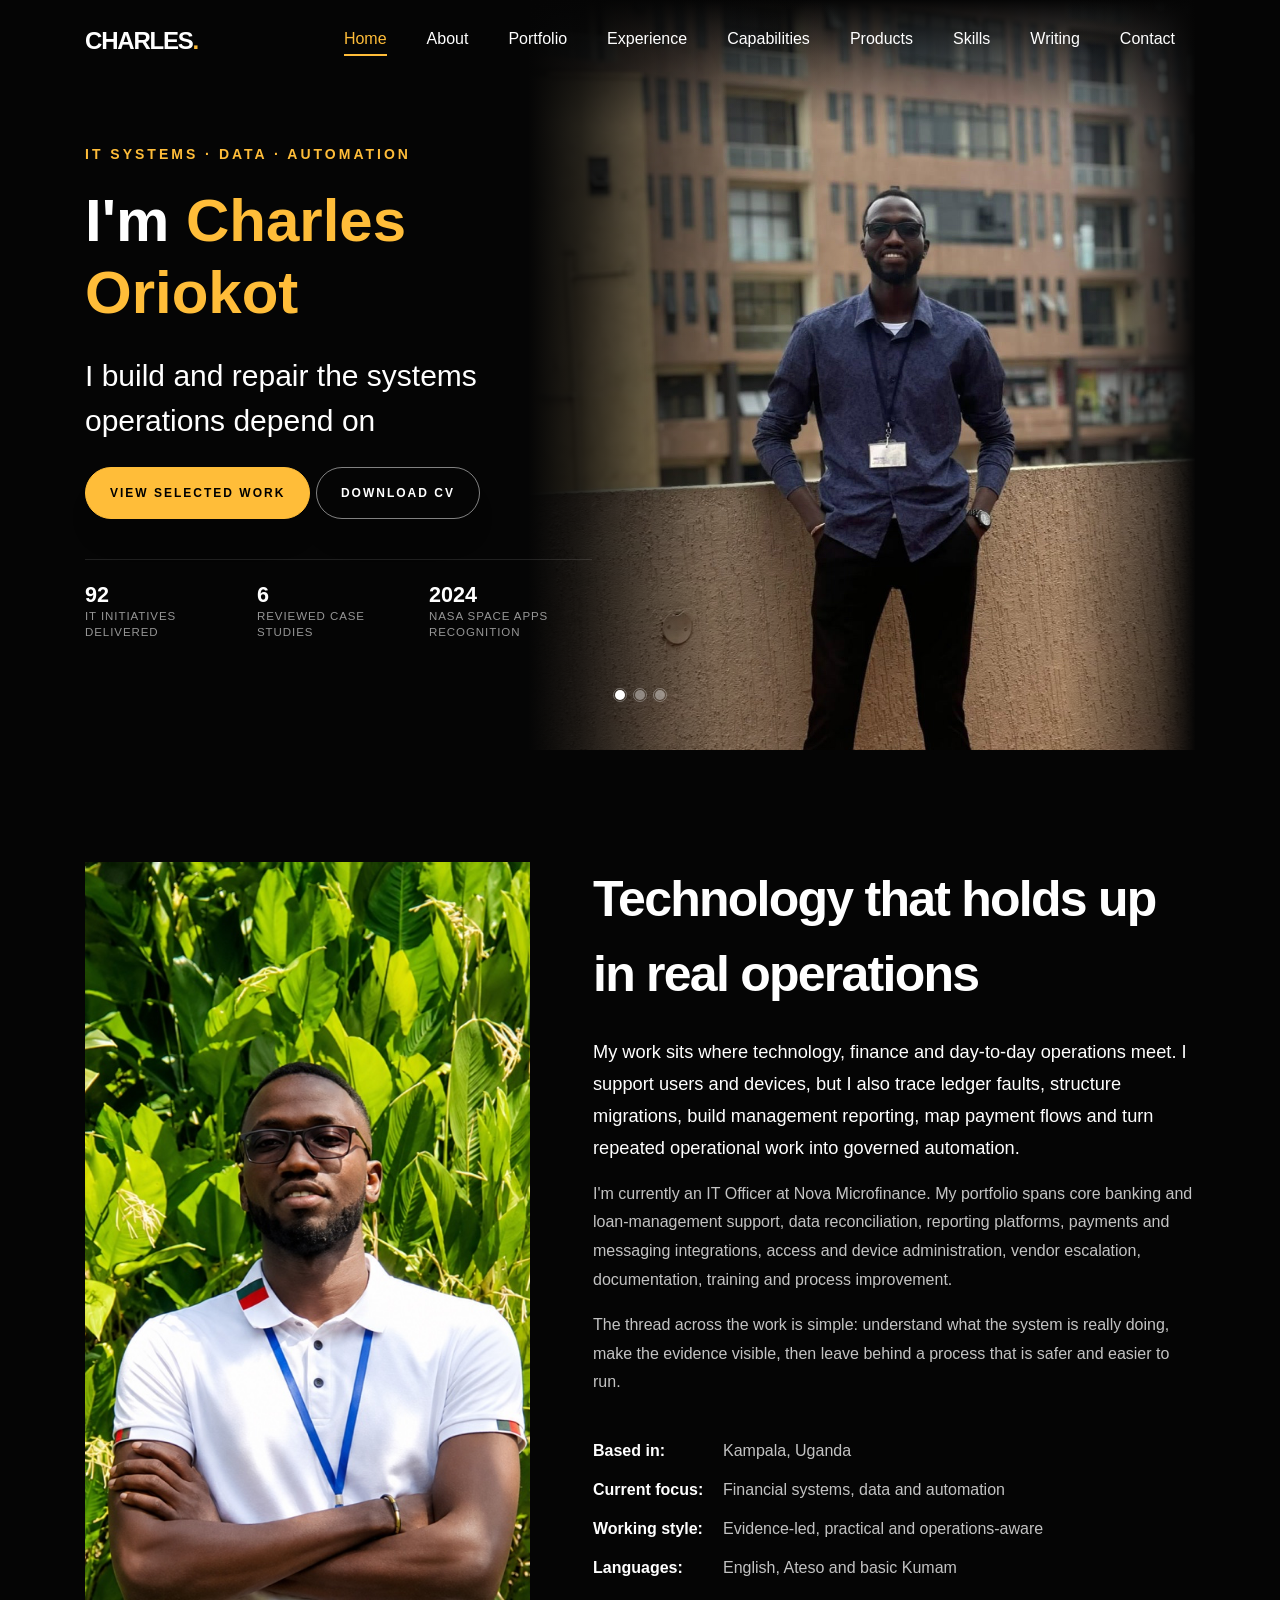
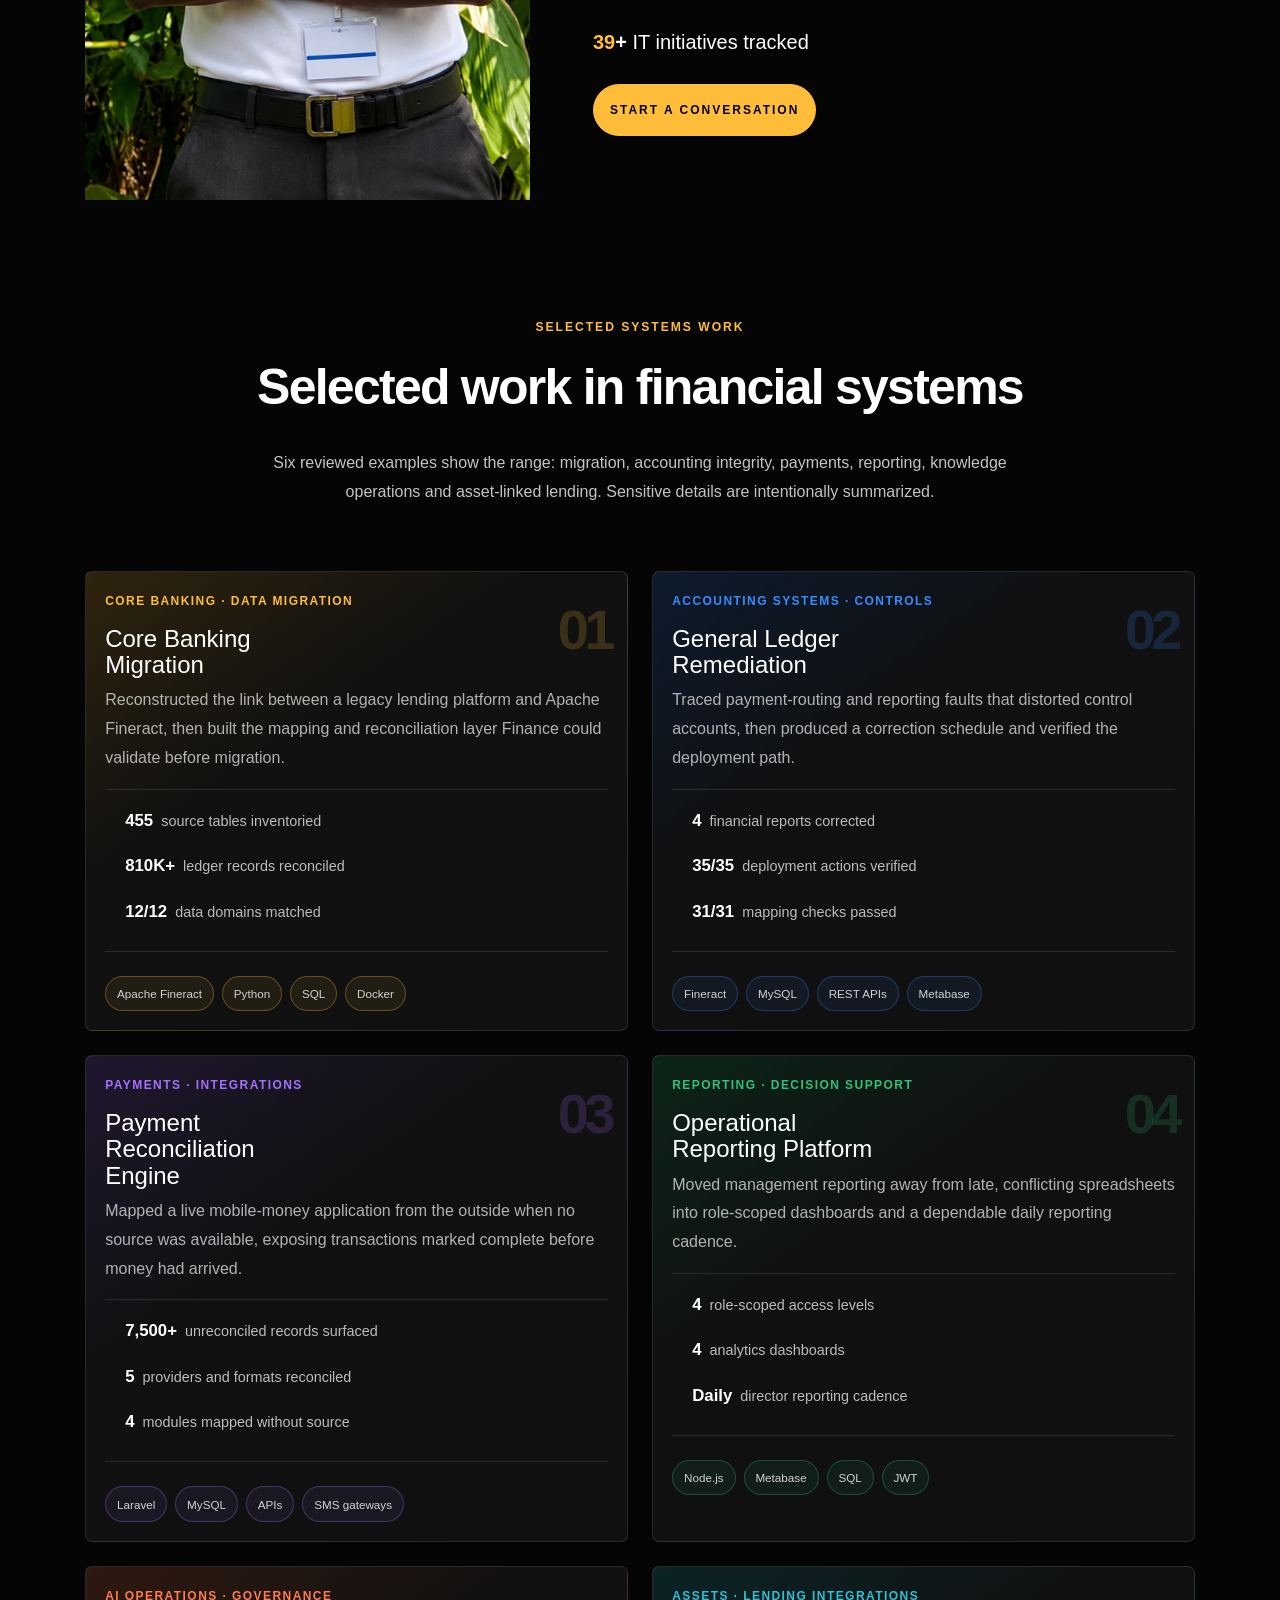
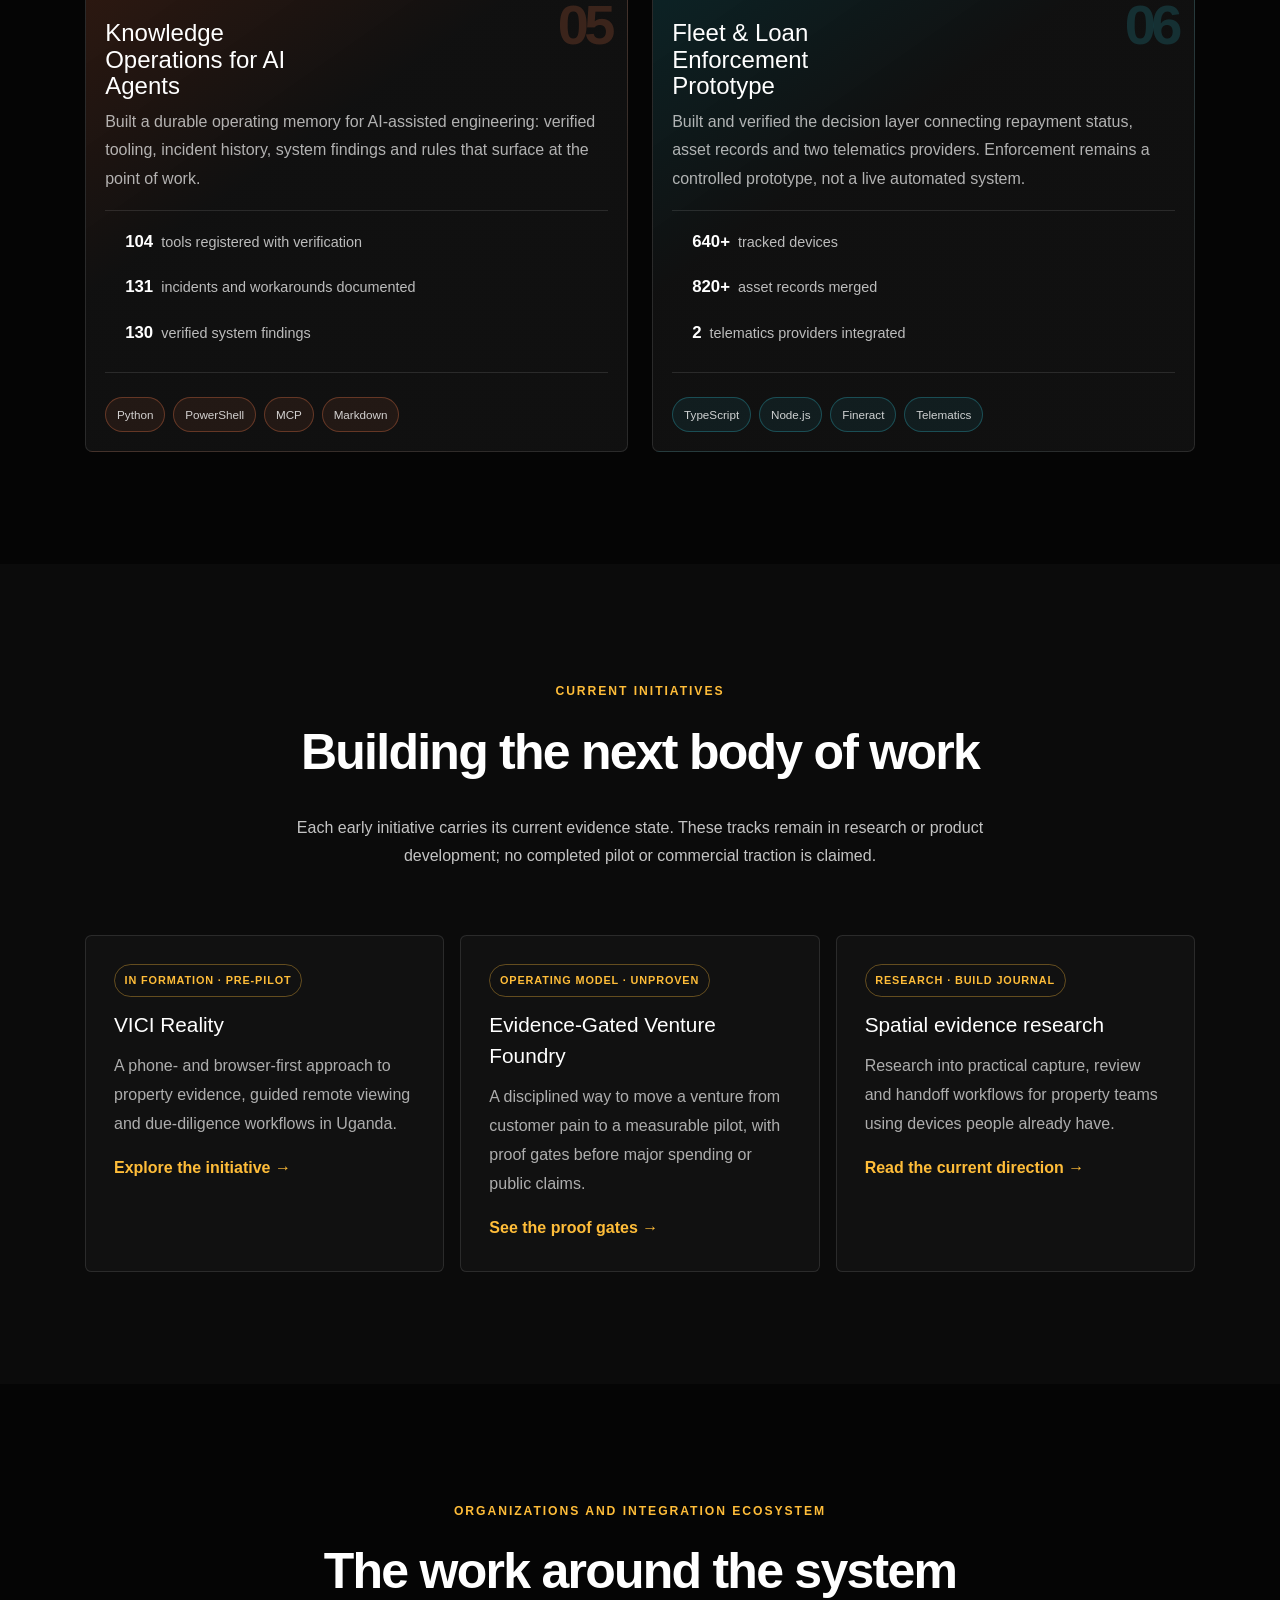
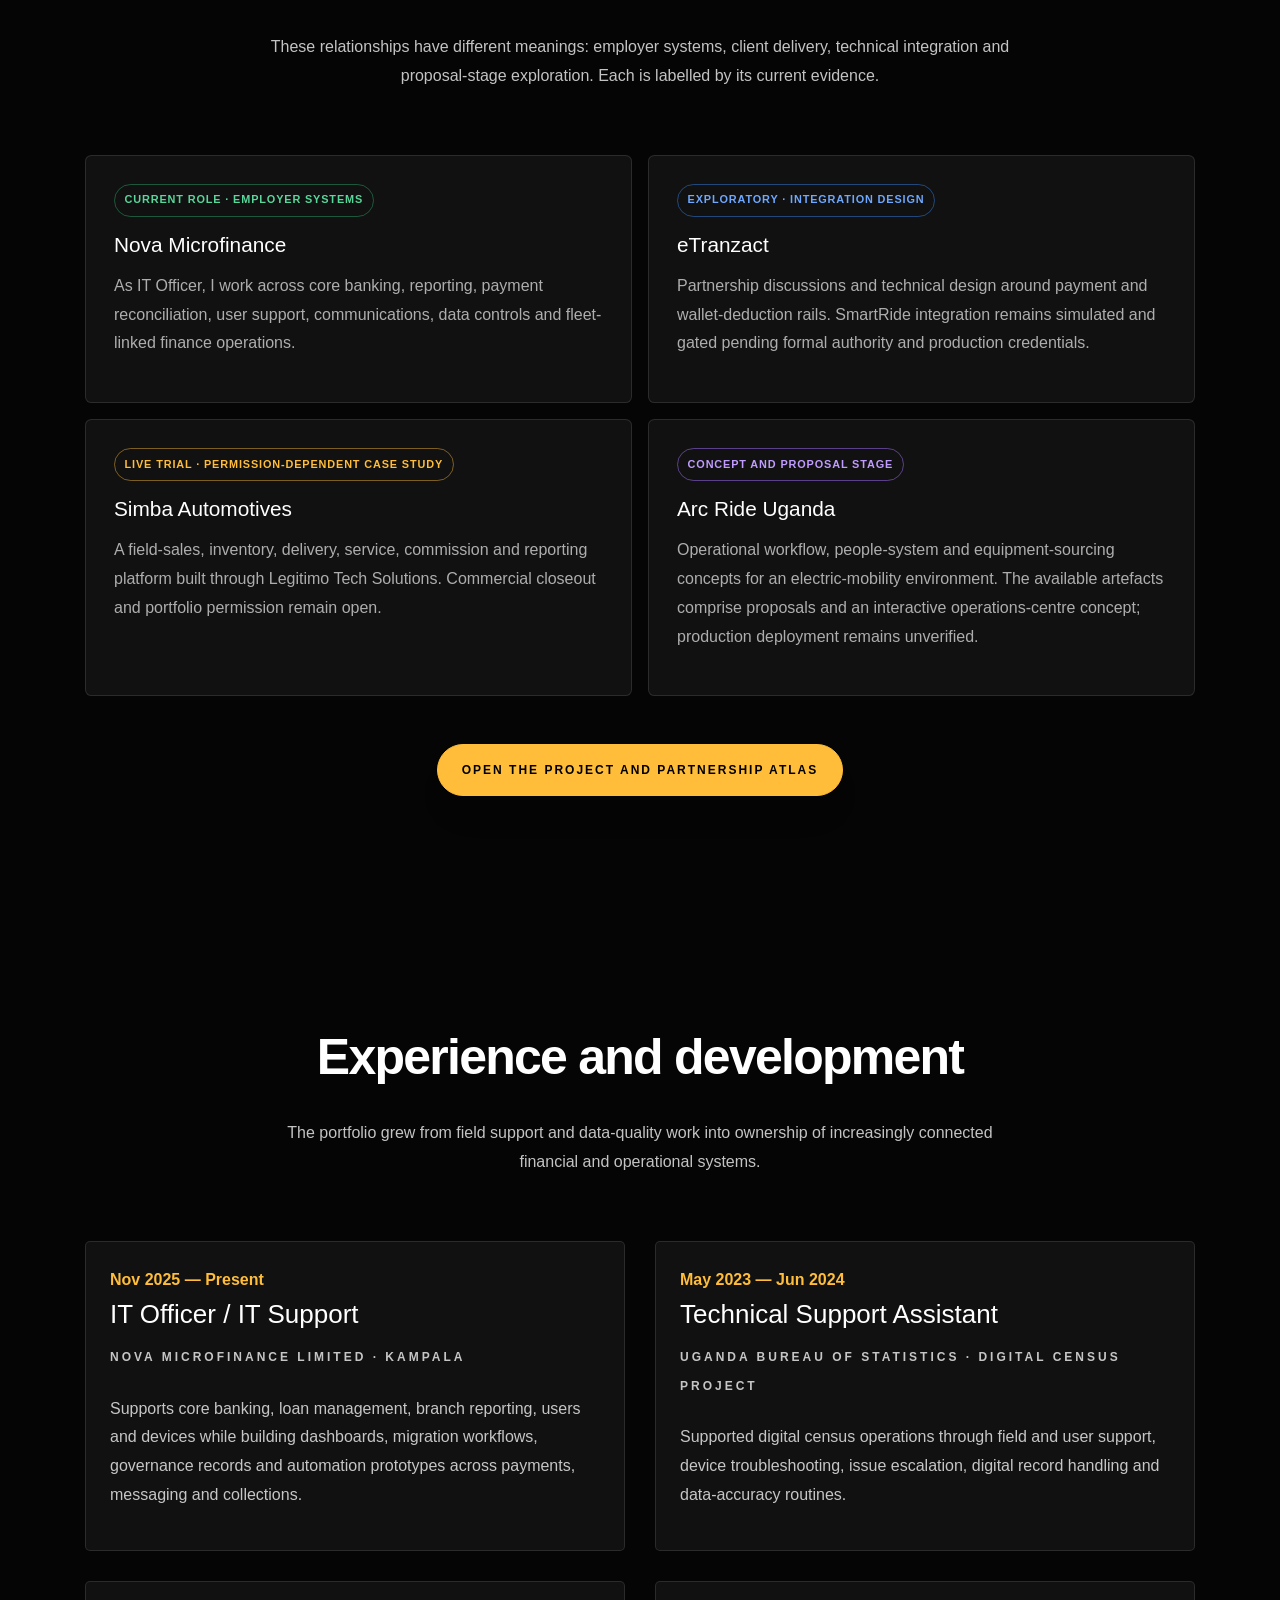
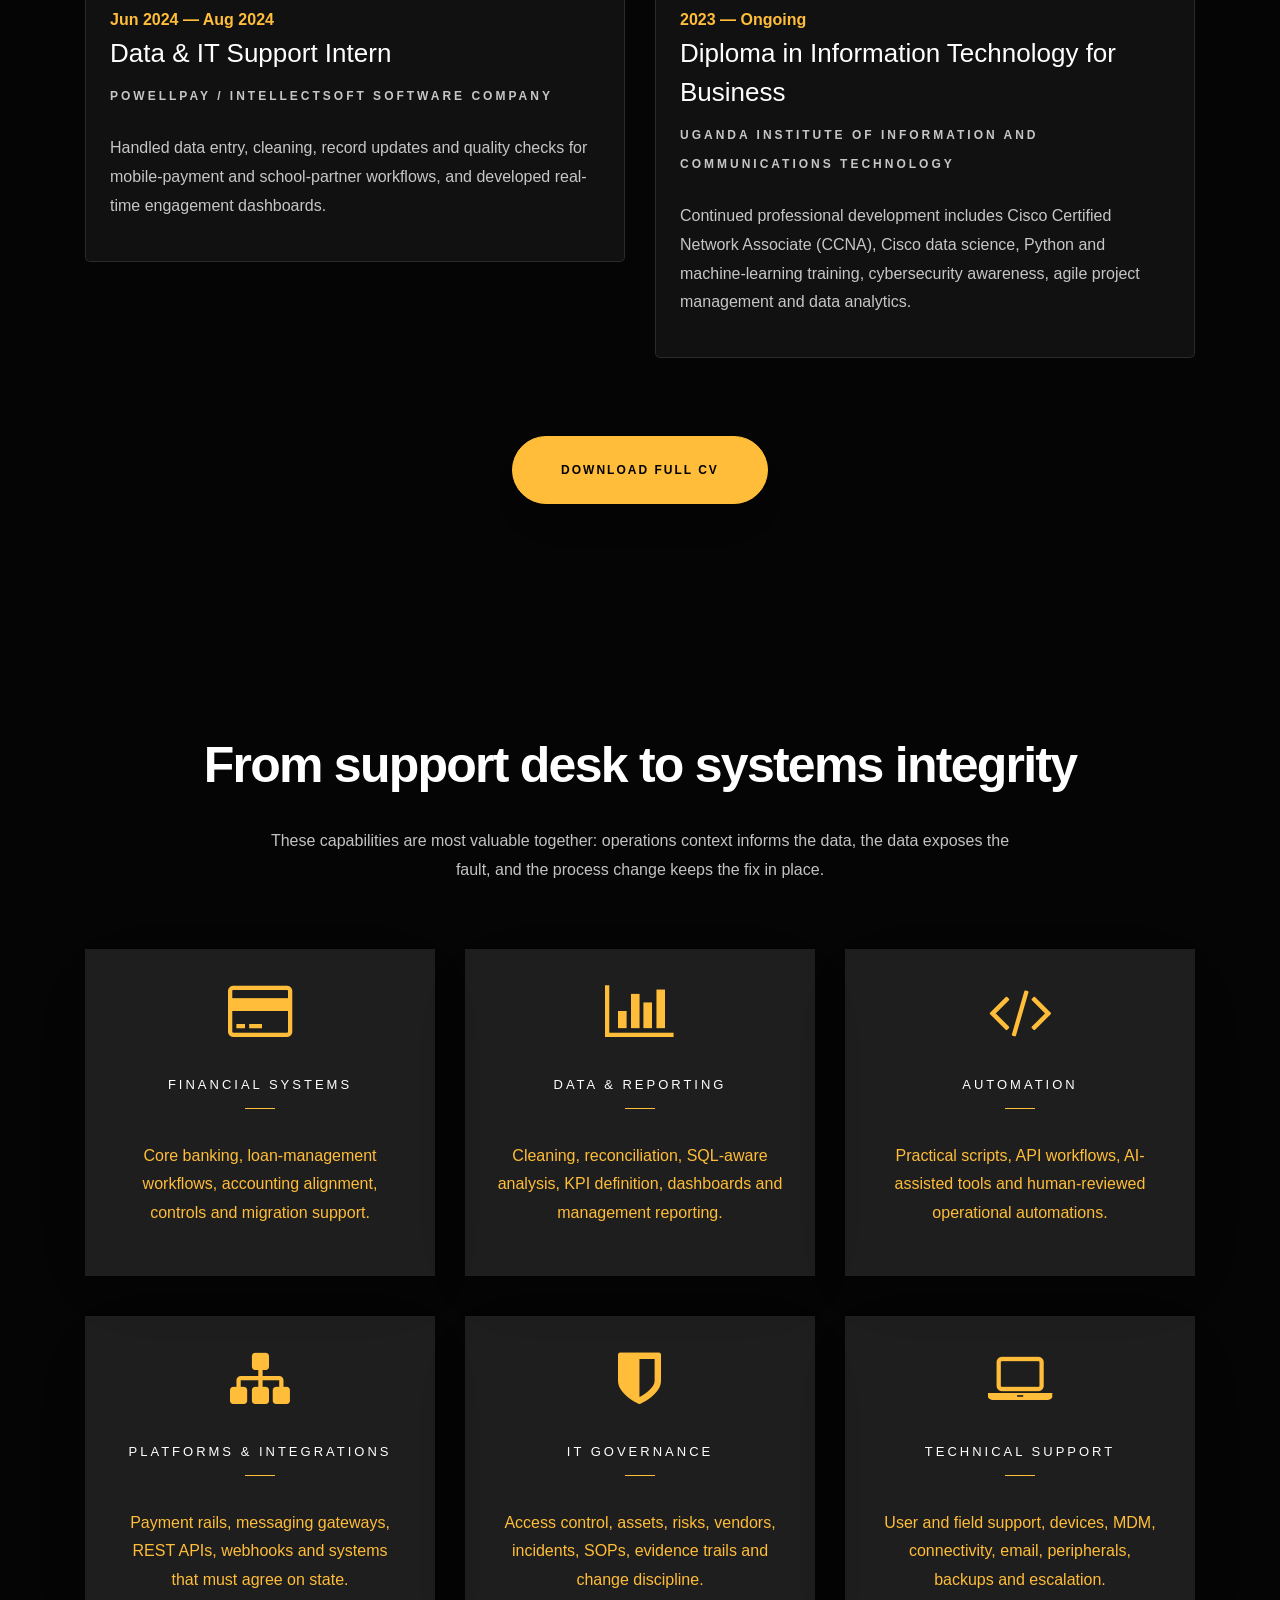
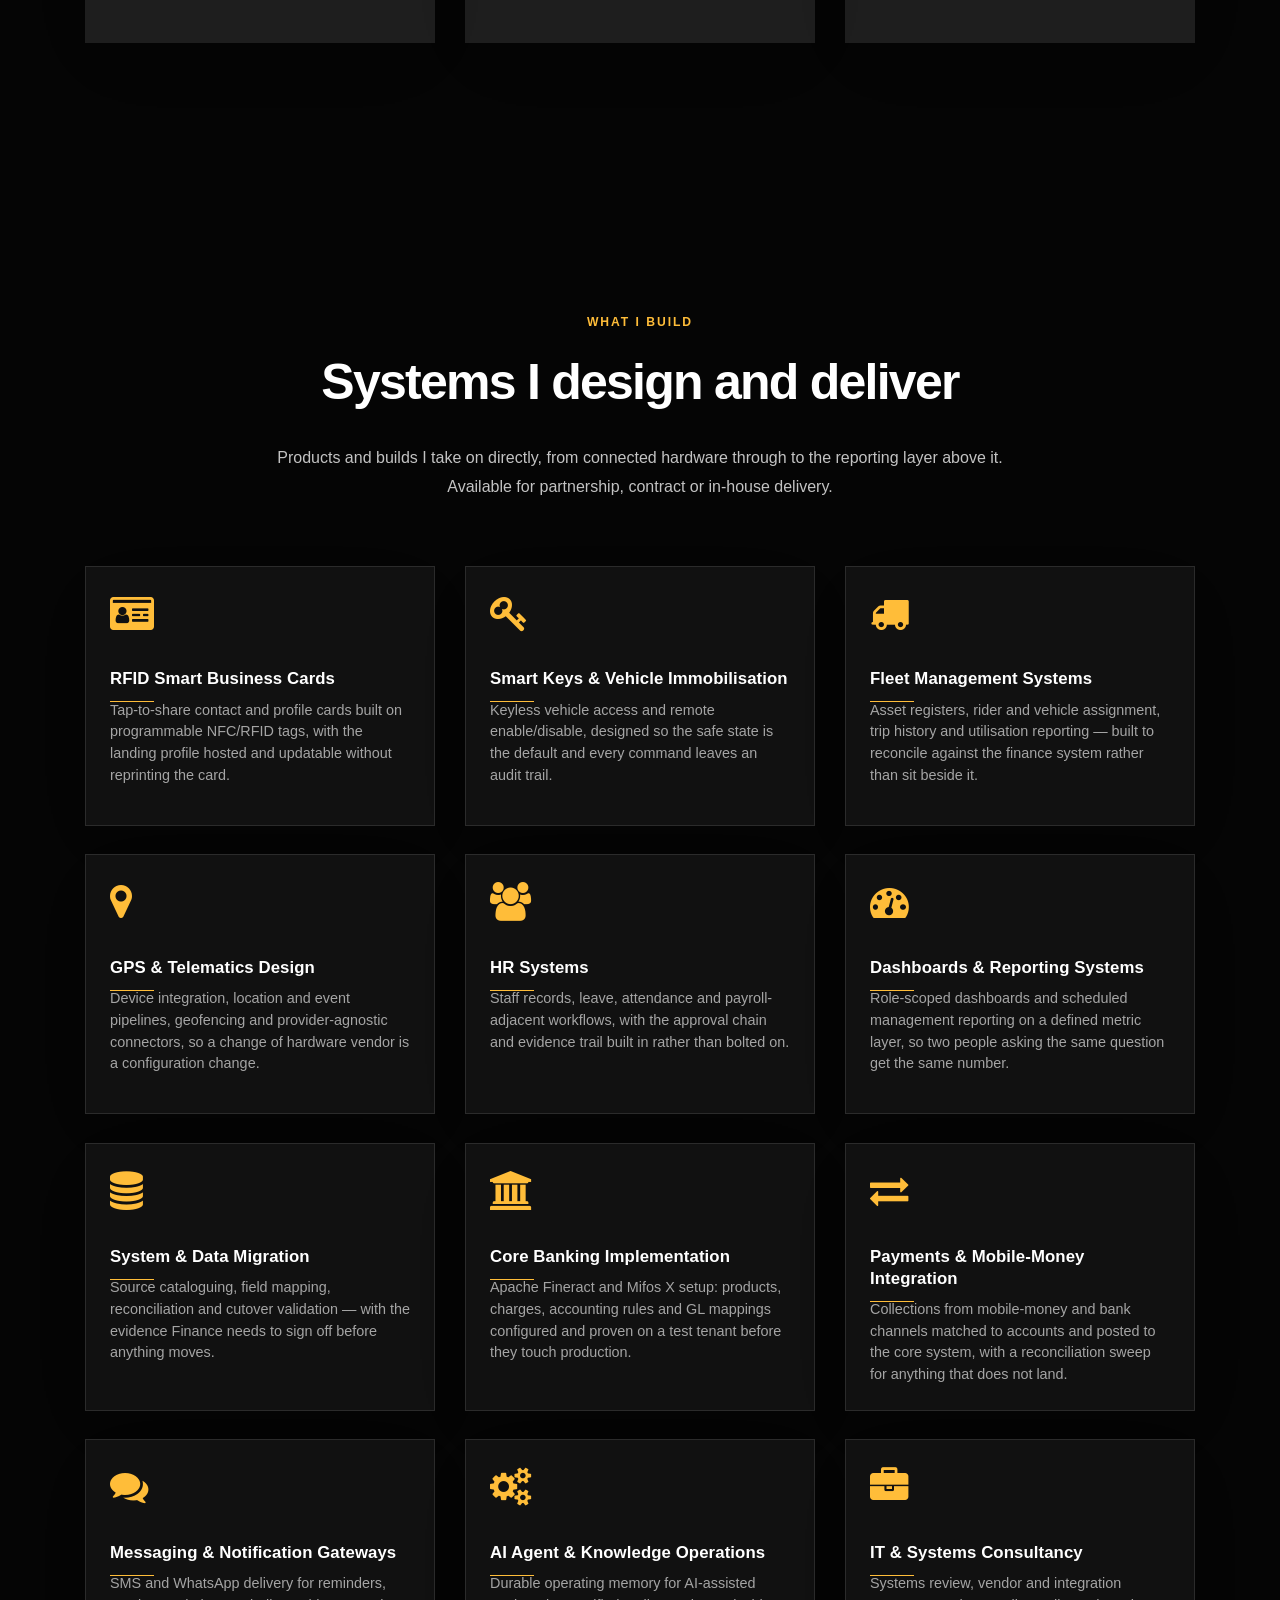
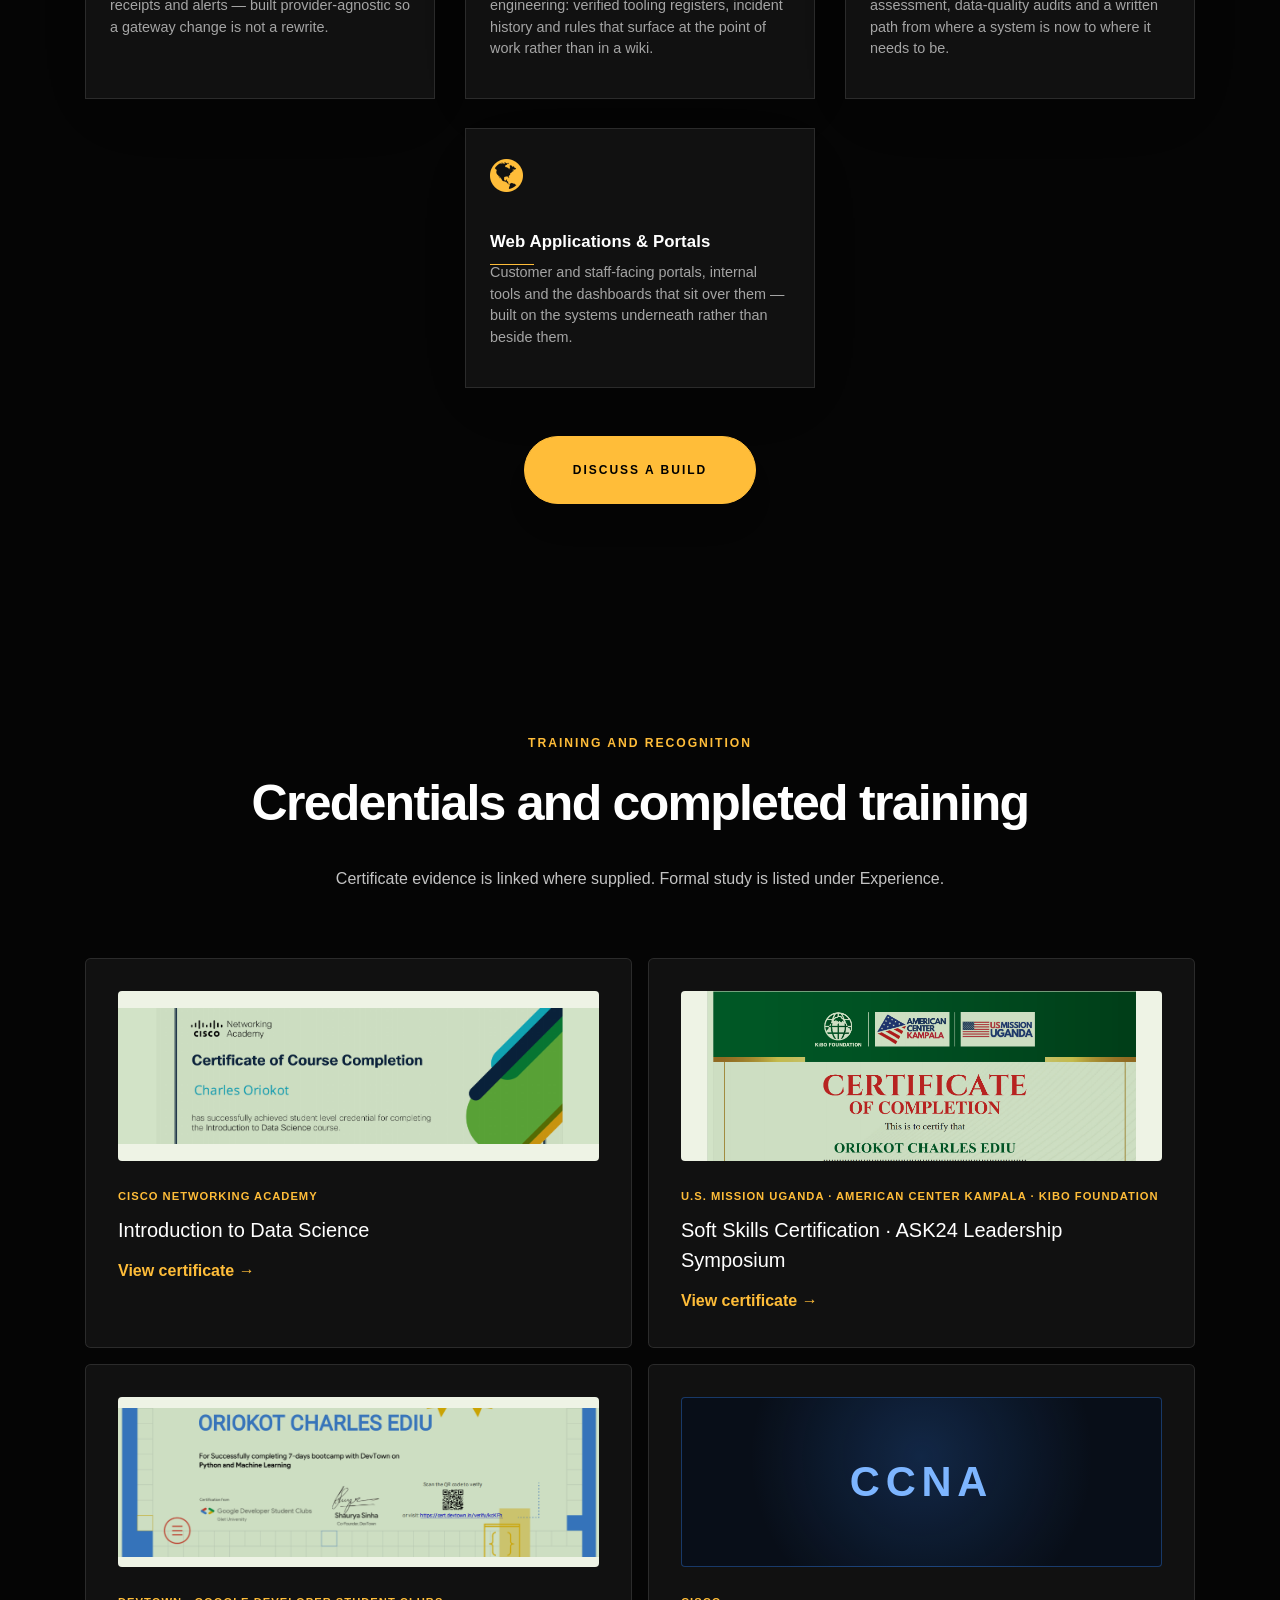
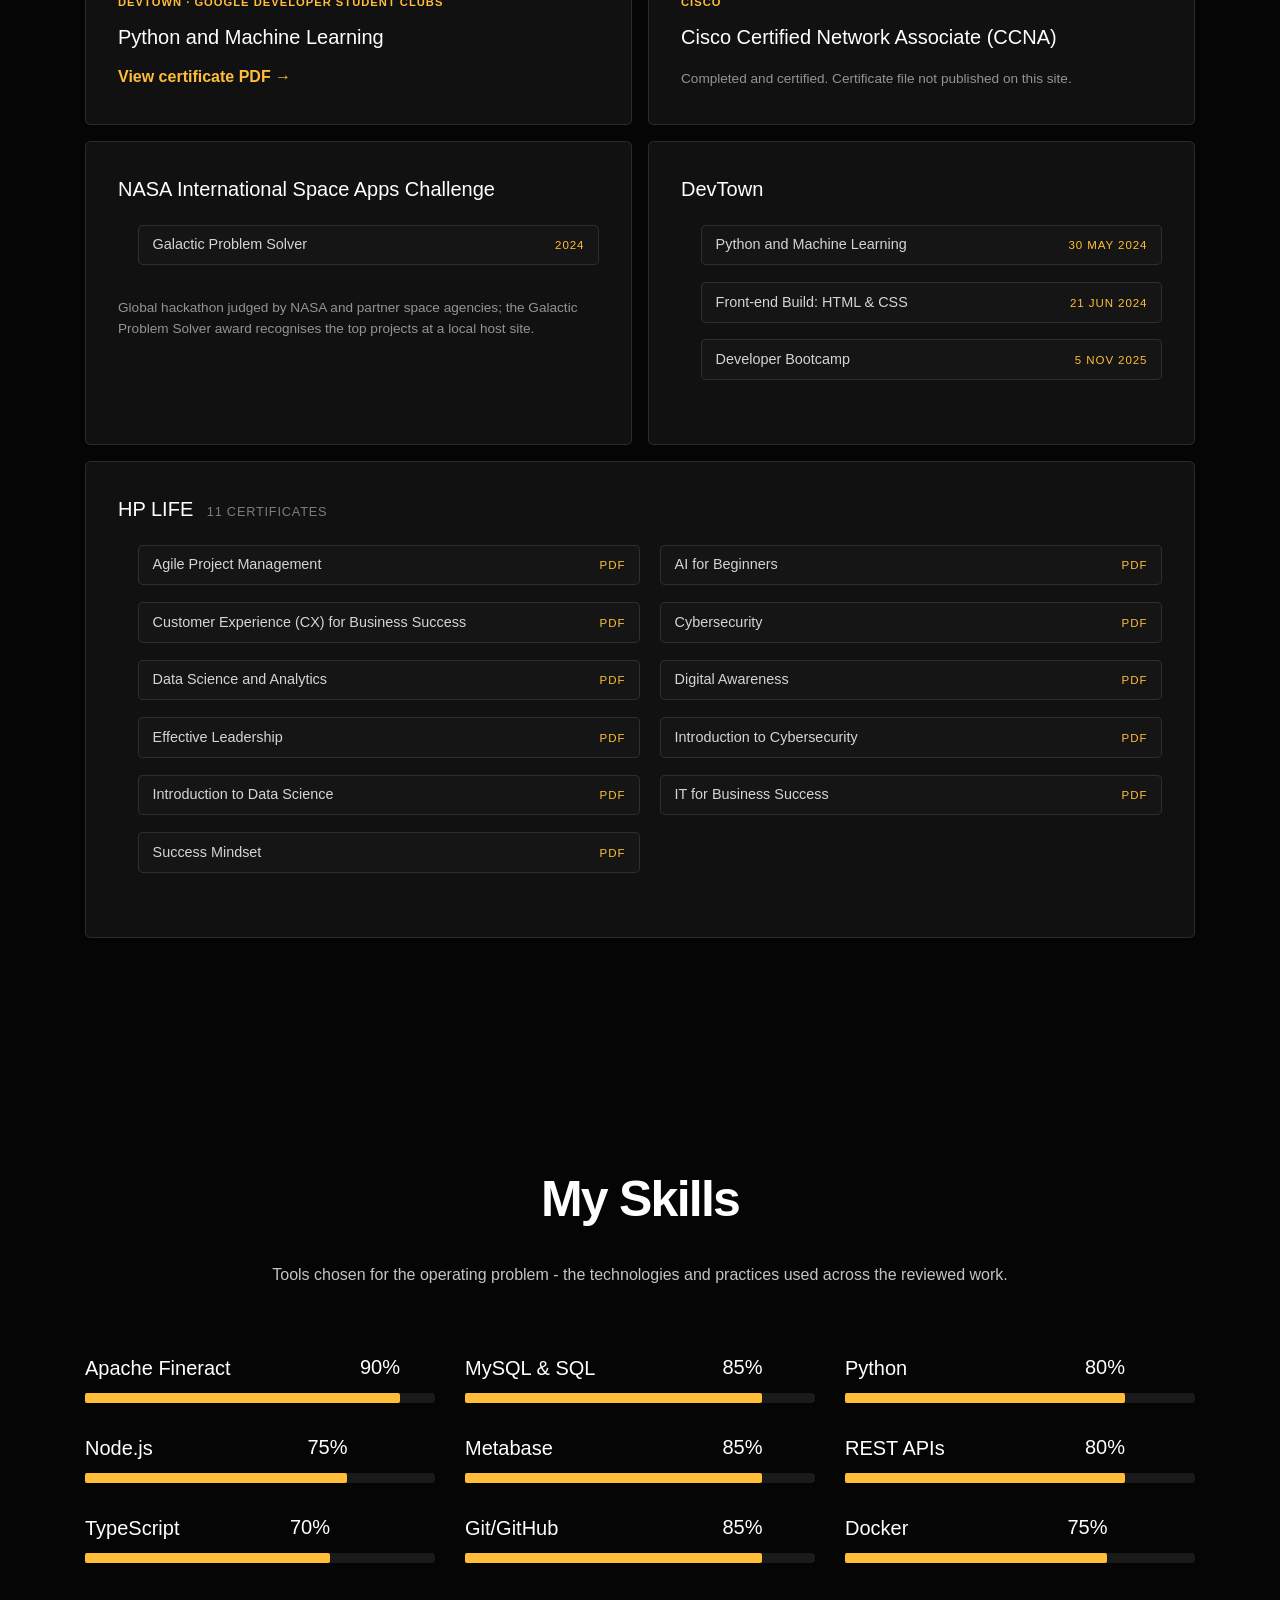
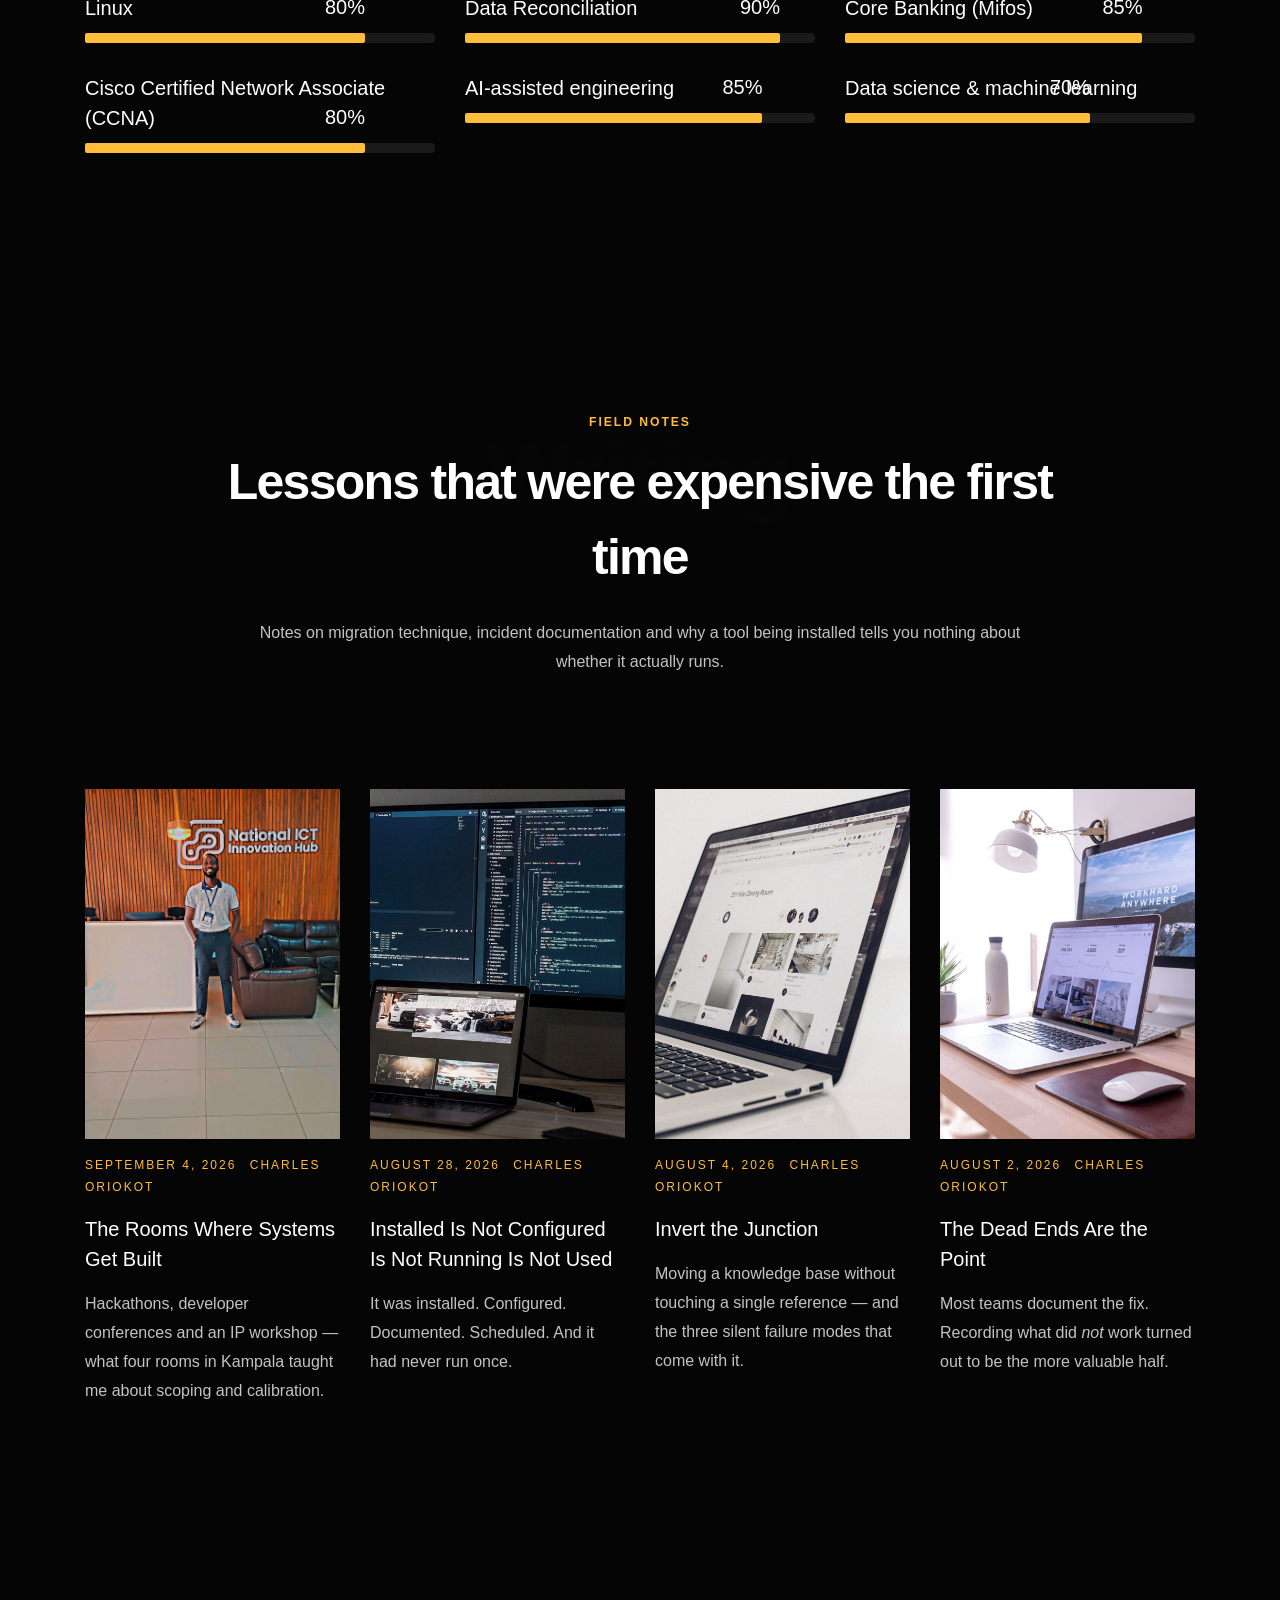
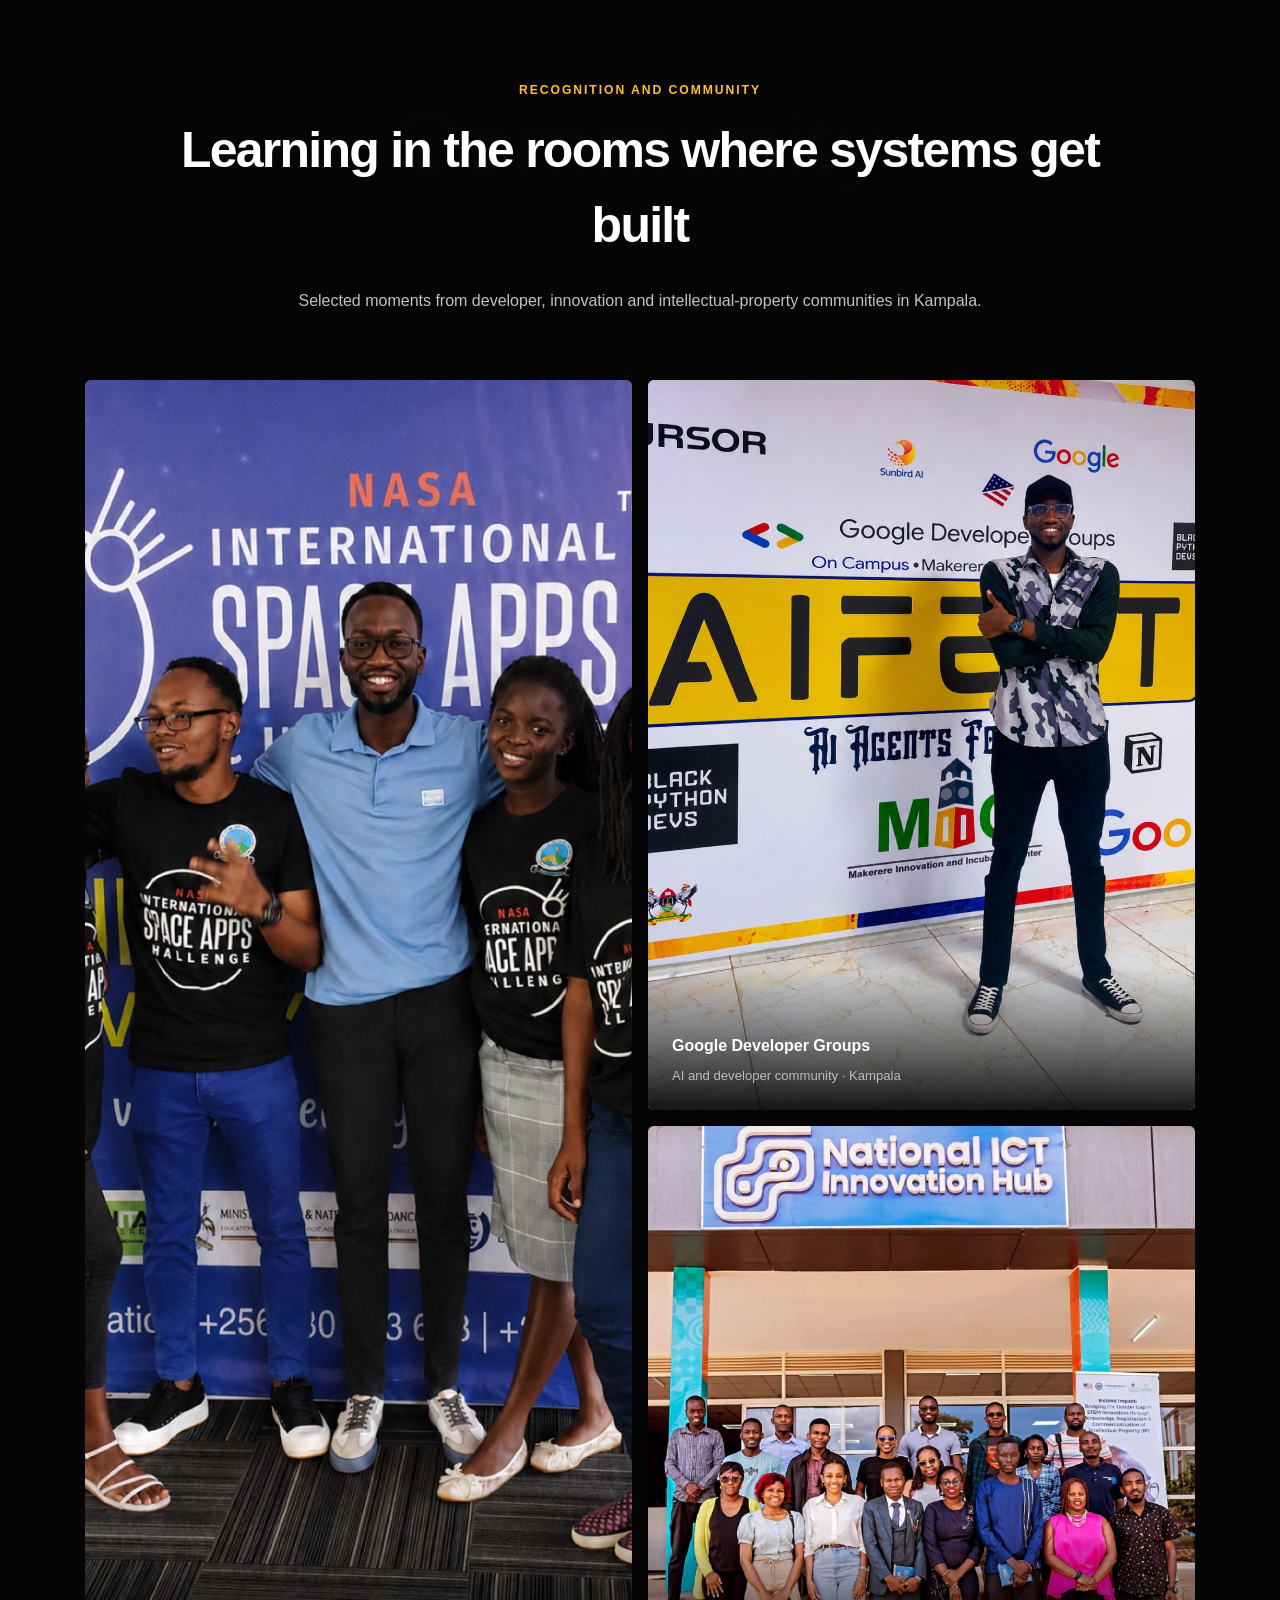
==== commit af34880b: "Refine hero photography and edge blending" ====
--- a/index.html
+++ b/index.html
@@ -10,7 +10,7 @@
     <meta name="theme-color" content="#050505">
 
     <link rel="icon" href="images/charles-portrait.jpg" type="image/jpeg">
-    <link rel="preload" as="image" href="images/charles-hero.jpg">
+    <link rel="preload" as="image" href="images/charles-hero-city.jpg">
     
     <link href="https://fonts.googleapis.com/css?family=Poppins:100,200,300,400,500,600,700,800,900" rel="stylesheet">
 
@@ -28,7 +28,7 @@
     <link rel="stylesheet" href="css/flaticon.css">
     <link rel="stylesheet" href="css/icomoon.css">
     <link rel="stylesheet" href="css/style.css">
-    <link rel="stylesheet" href="css/custom.css?v=20260907">
+    <link rel="stylesheet" href="css/custom.css?v=20260908">
   </head>
   <body data-spy="scroll" data-target=".site-navbar-target" data-offset="300">
     <a class="skip-link" href="#main-content">Skip to content</a>
@@ -63,7 +63,7 @@
             <div class="overlay"></div>
             <div class="container">
               <div class="row d-md-flex no-gutters slider-text align-items-end justify-content-end" data-scrollax-parent="true">
-                <div class="one-third js-fullheight order-md-last img" style="background-image:url(images/charles-hero.jpg);">
+                <div class="one-third js-fullheight order-md-last img hero-image hero-image--primary" style="background-image:url(images/charles-hero-city.jpg);">
                   <div class="overlay"></div>
                 </div>
                 <div class="one-forth d-flex align-items-center ftco-animate" data-scrollax=" properties: { translateY: '70%' }">
@@ -90,7 +90,7 @@
             <div class="overlay"></div>
             <div class="container">
               <div class="row d-md-flex no-gutters slider-text align-items-end justify-content-end" data-scrollax-parent="true">
-                <div class="one-third js-fullheight order-md-last img" style="background-image:url(images/nasa-team.jpg);">
+                <div class="one-third js-fullheight order-md-last img hero-image" style="background-image:url(images/nasa-team.jpg);">
                   <div class="overlay"></div>
                 </div>
                 <div class="one-forth d-flex align-items-center ftco-animate" data-scrollax=" properties: { translateY: '70%' }">
@@ -112,7 +112,7 @@
             <div class="overlay"></div>
             <div class="container">
               <div class="row d-md-flex no-gutters slider-text align-items-end justify-content-end" data-scrollax-parent="true">
-                <div class="one-third js-fullheight order-md-last img" style="background-image:url(images/gdg-aifest-banner.jpg);">
+                <div class="one-third js-fullheight order-md-last img hero-image" style="background-image:url(images/gdg-aifest-banner.jpg);">
                   <div class="overlay"></div>
                 </div>
                 <div class="one-forth d-flex align-items-center ftco-animate" data-scrollax=" properties: { translateY: '70%' }">
--- a/css/custom.css
+++ b/css/custom.css
@@ -136,6 +136,46 @@
    on the page, which is why links (blog cards especially) appeared dead. */
 #ftco-loader:not(.show) { pointer-events: none; }
 
+/* Intro image edge blend ----------------------------------------------------
+   Keep the documentary backgrounds intact, then dissolve the image plane into
+   the page canvas. The left-weighted fade also protects the headline without
+   flattening the portrait into a cutout. */
+#home-section .hero-image {
+  position: relative;
+  overflow: hidden;
+  isolation: isolate;
+  background-color: #050505;
+  background-repeat: no-repeat;
+  background-size: cover;
+  background-position: center;
+}
+#home-section .hero-image > .overlay {
+  position: absolute;
+  inset: -1px;
+  z-index: 1;
+  opacity: 1;
+  pointer-events: none;
+  background:
+    linear-gradient(90deg, #050505 0%, rgba(5,5,5,.86) 8%, rgba(5,5,5,.30) 28%, transparent 48%, transparent 80%, rgba(5,5,5,.58) 94%, #050505 100%),
+    linear-gradient(180deg, #050505 0%, transparent 14%, transparent 84%, rgba(5,5,5,.62) 96%, #050505 100%);
+}
+#home-section .hero-image--primary {
+  background-size: auto 100%;
+  background-position: center;
+}
+
+@media (max-width: 991.98px) {
+  #home-section .hero-image > .overlay {
+    background:
+      linear-gradient(90deg, #050505 0%, rgba(5,5,5,.35) 12%, transparent 30%, transparent 78%, rgba(5,5,5,.45) 92%, #050505 100%),
+      linear-gradient(180deg, rgba(5,5,5,.45) 0%, transparent 22%, rgba(5,5,5,.12) 52%, rgba(5,5,5,.94) 100%);
+  }
+  #home-section .hero-image--primary {
+    background-size: auto 100%;
+    background-position: center;
+  }
+}
+
 /* Counter band --------------------------------------------------------------
    #section-counter carries the `img` class but style.css gives it no padding or
    overlay of its own, so the photo needs both: a dark wash for contrast, and
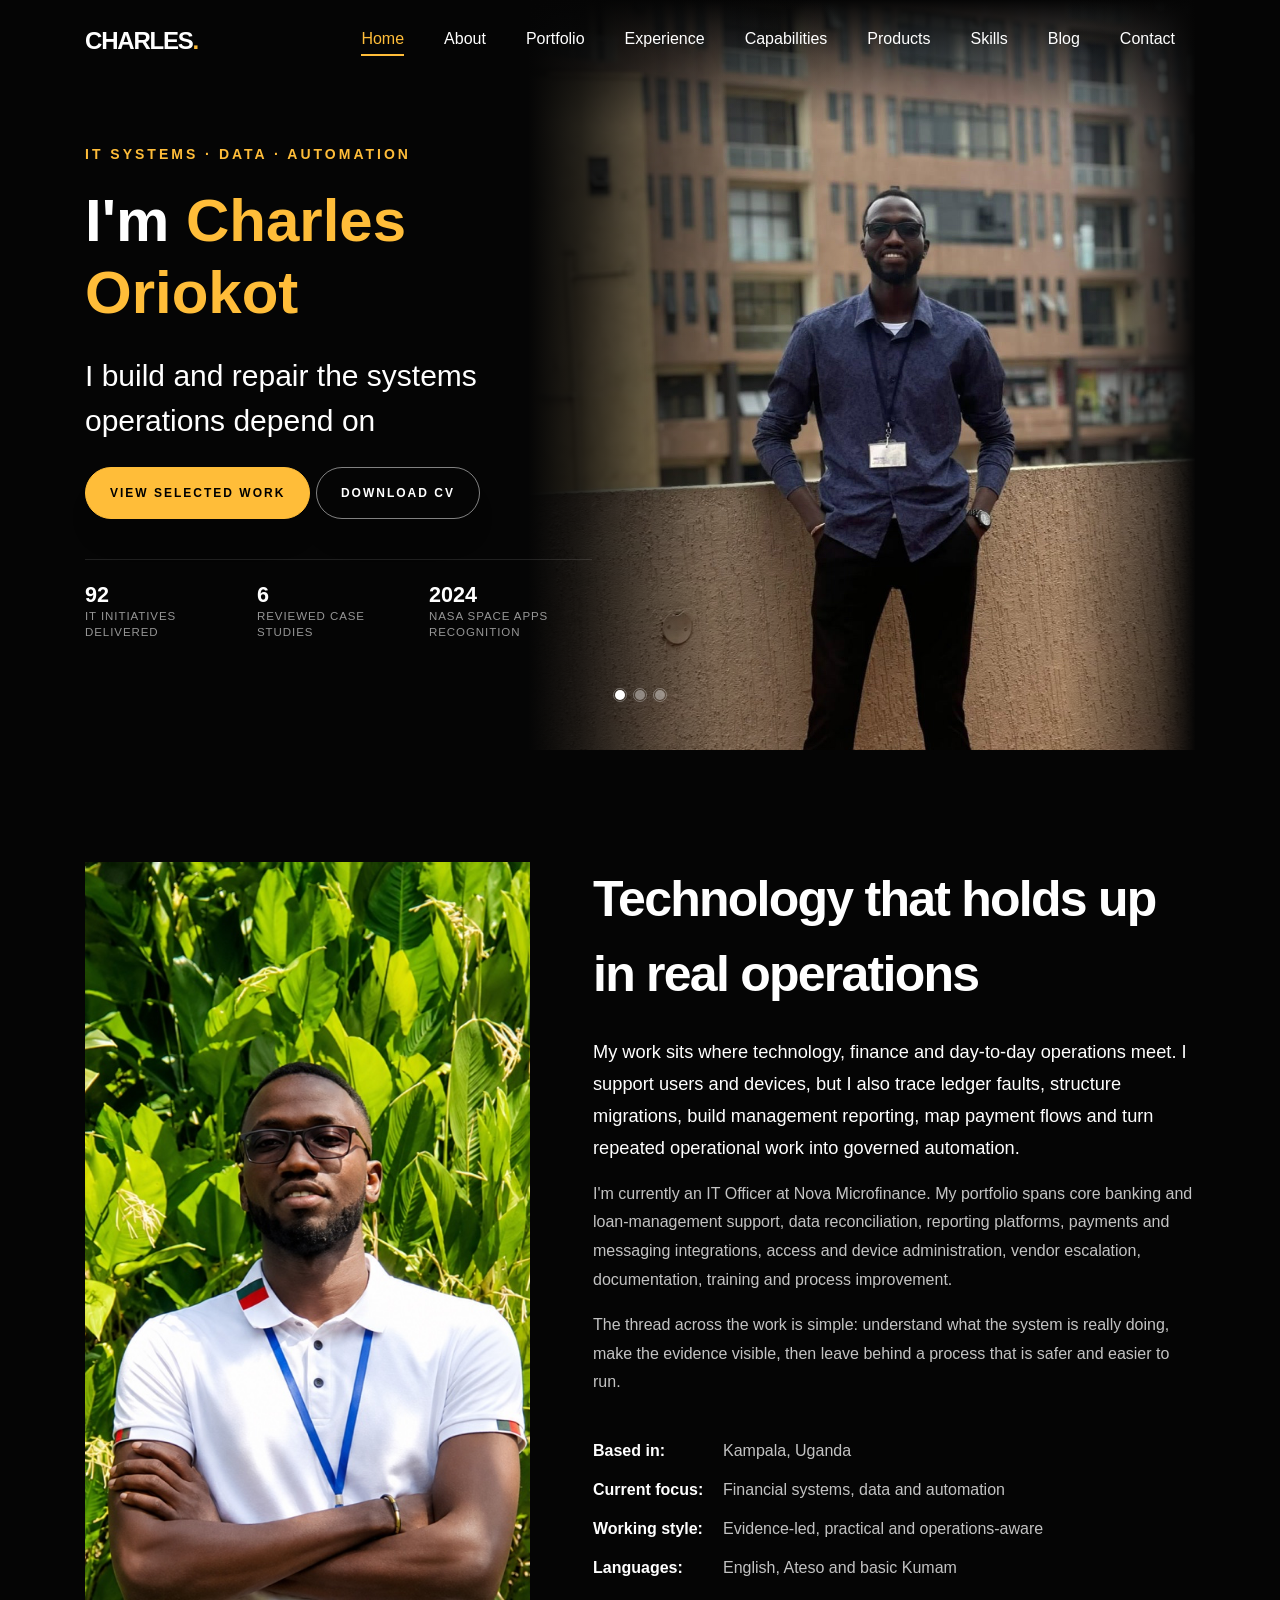
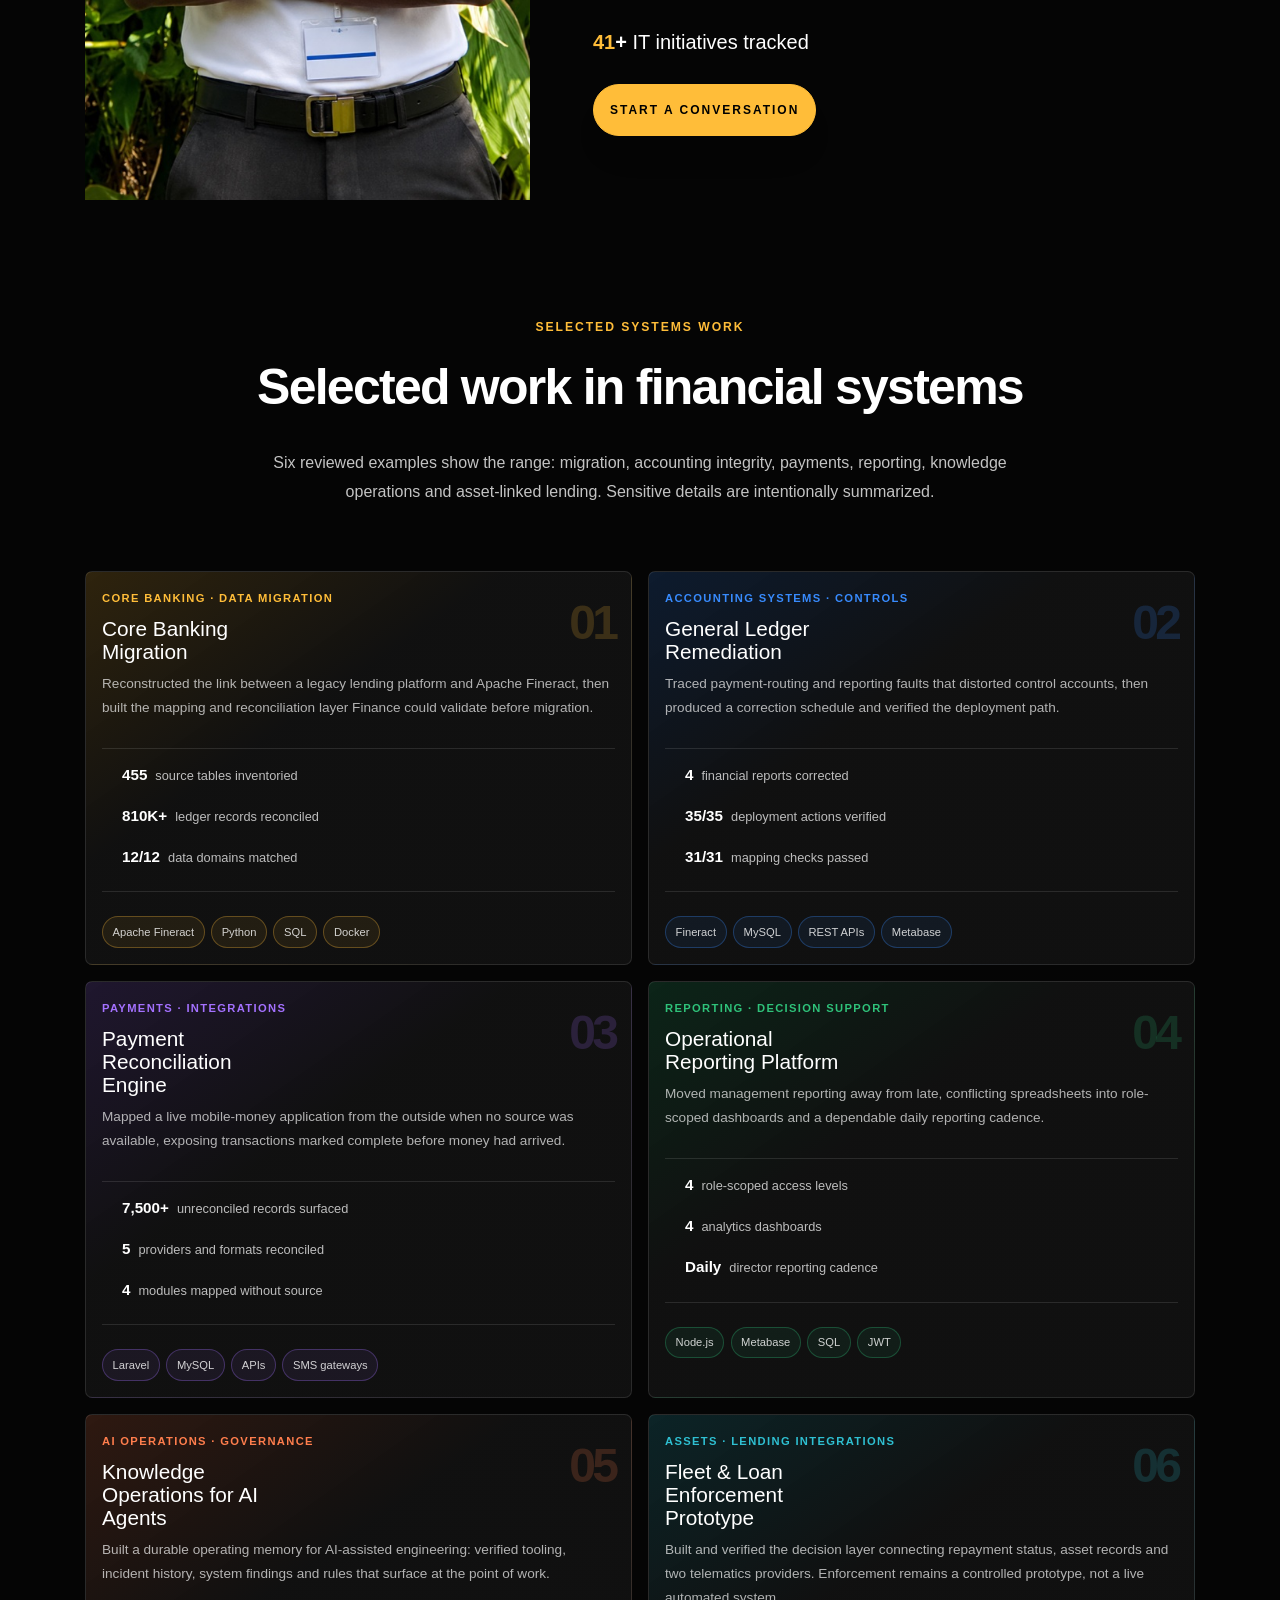
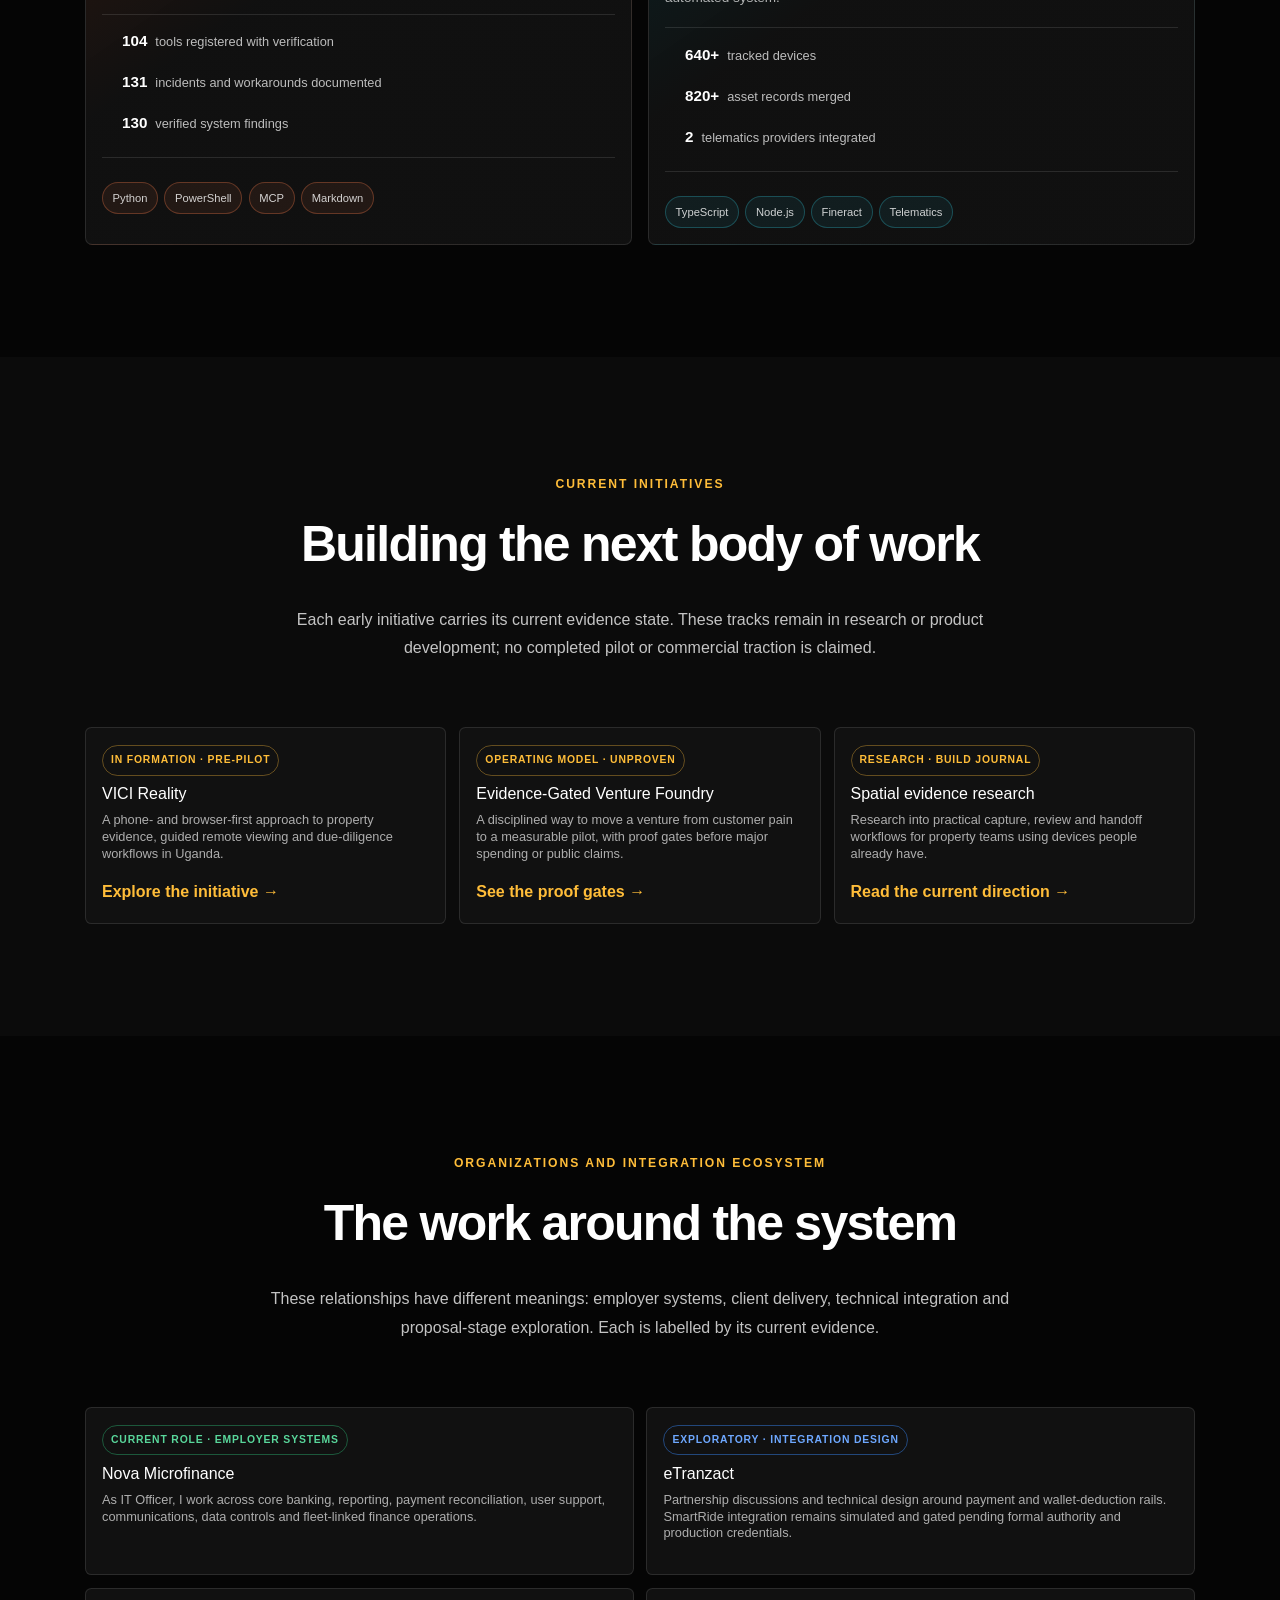
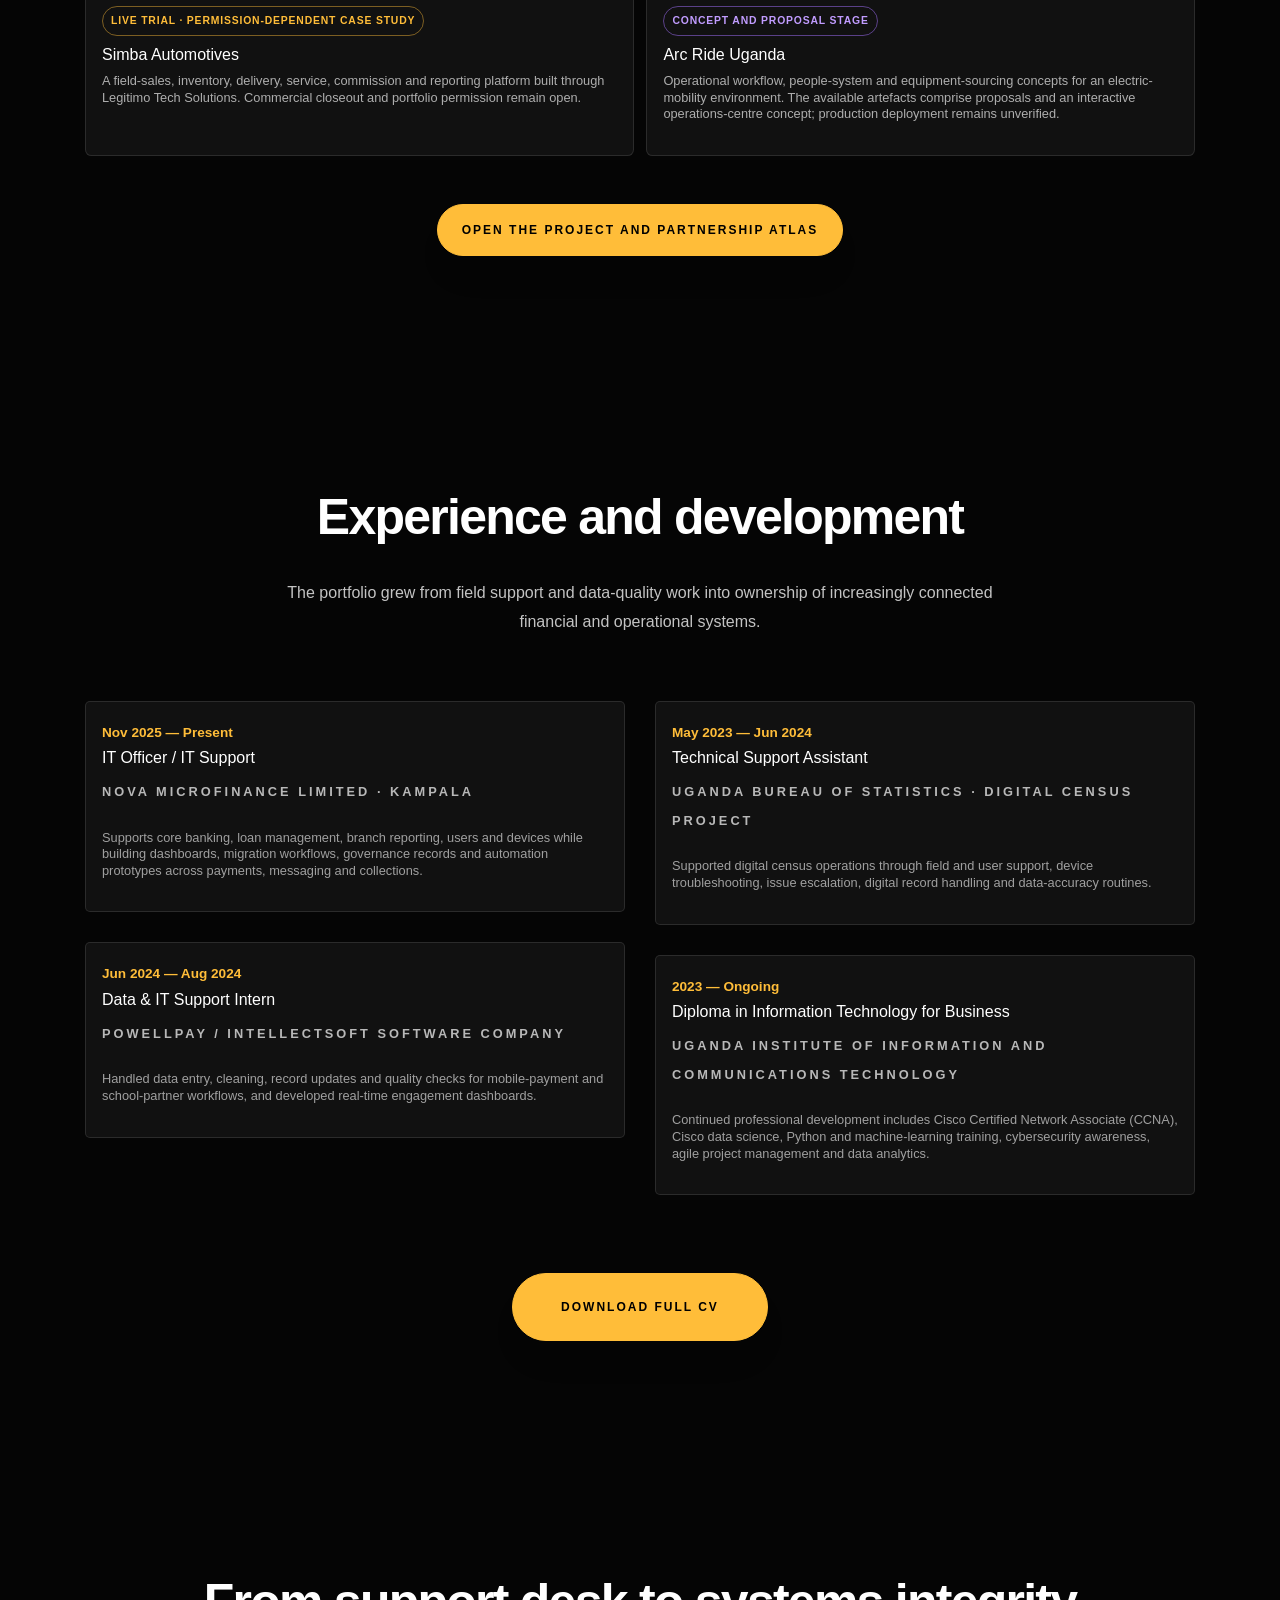
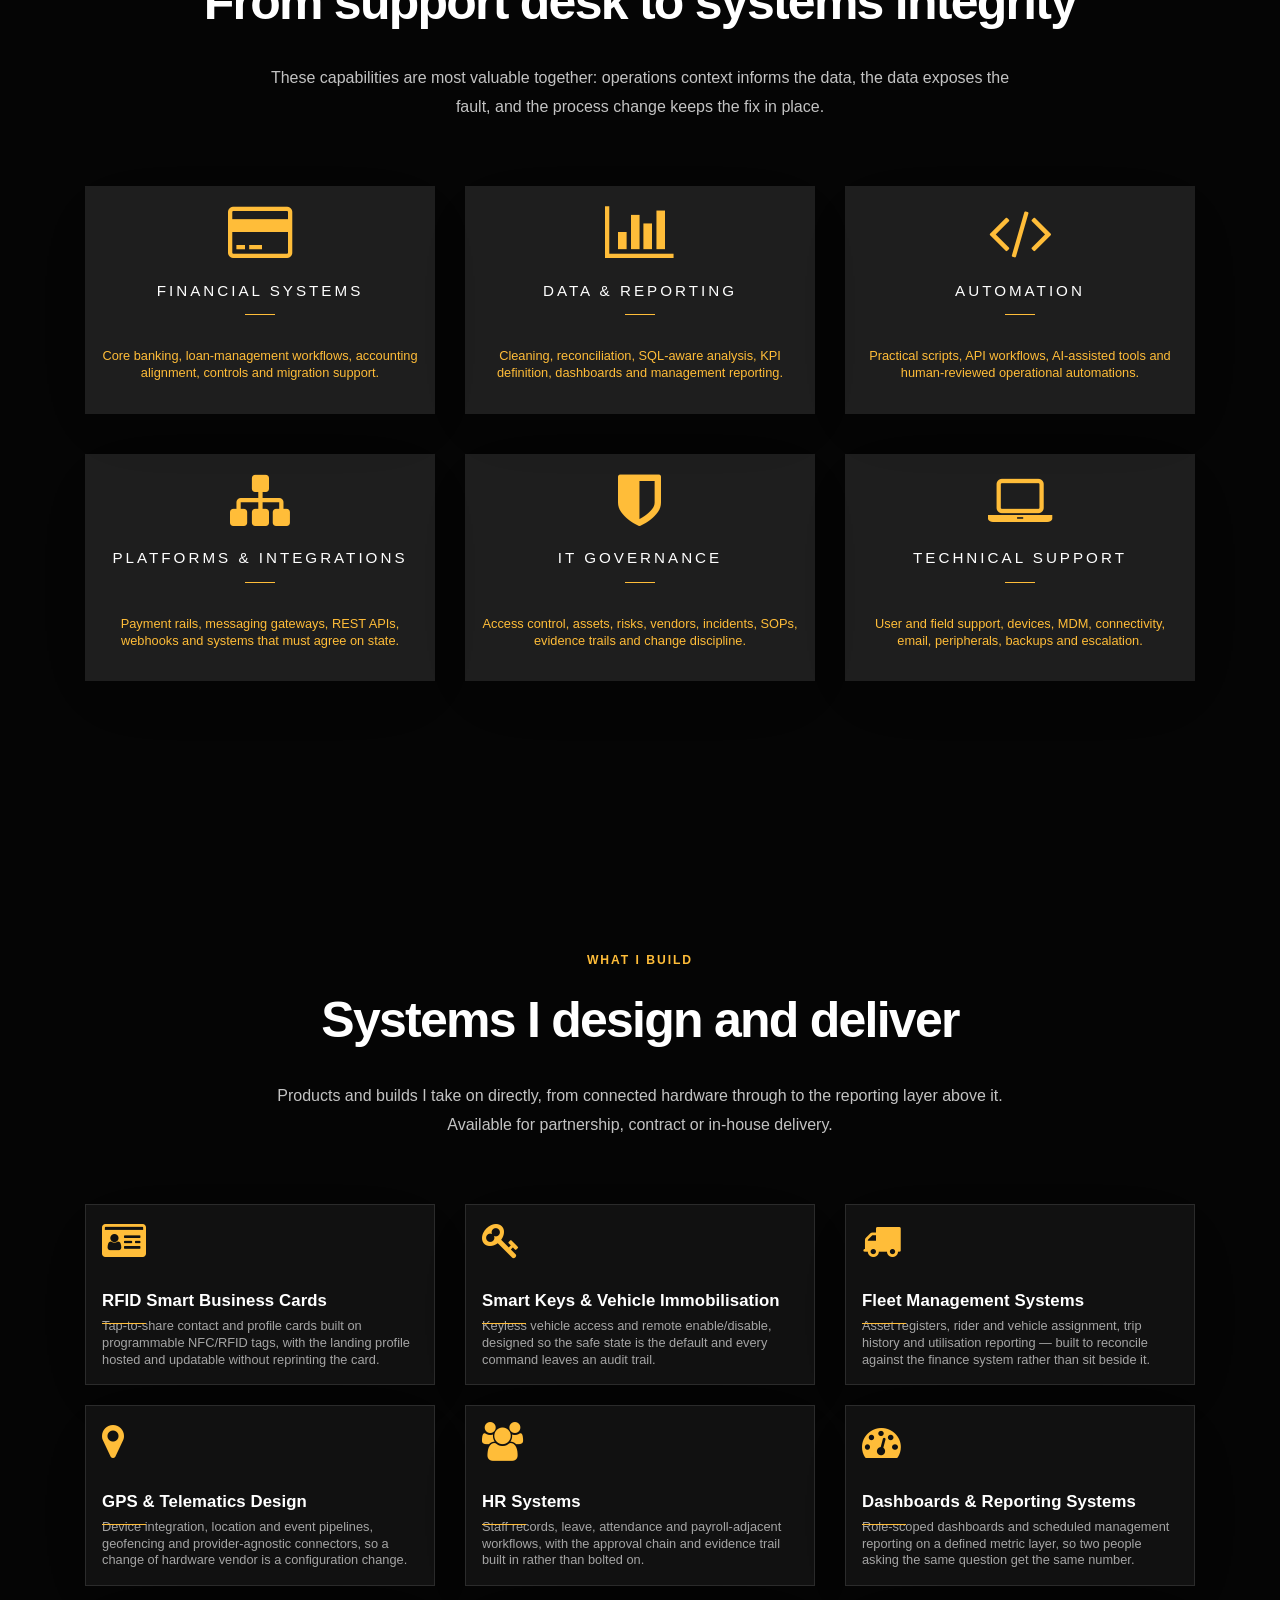
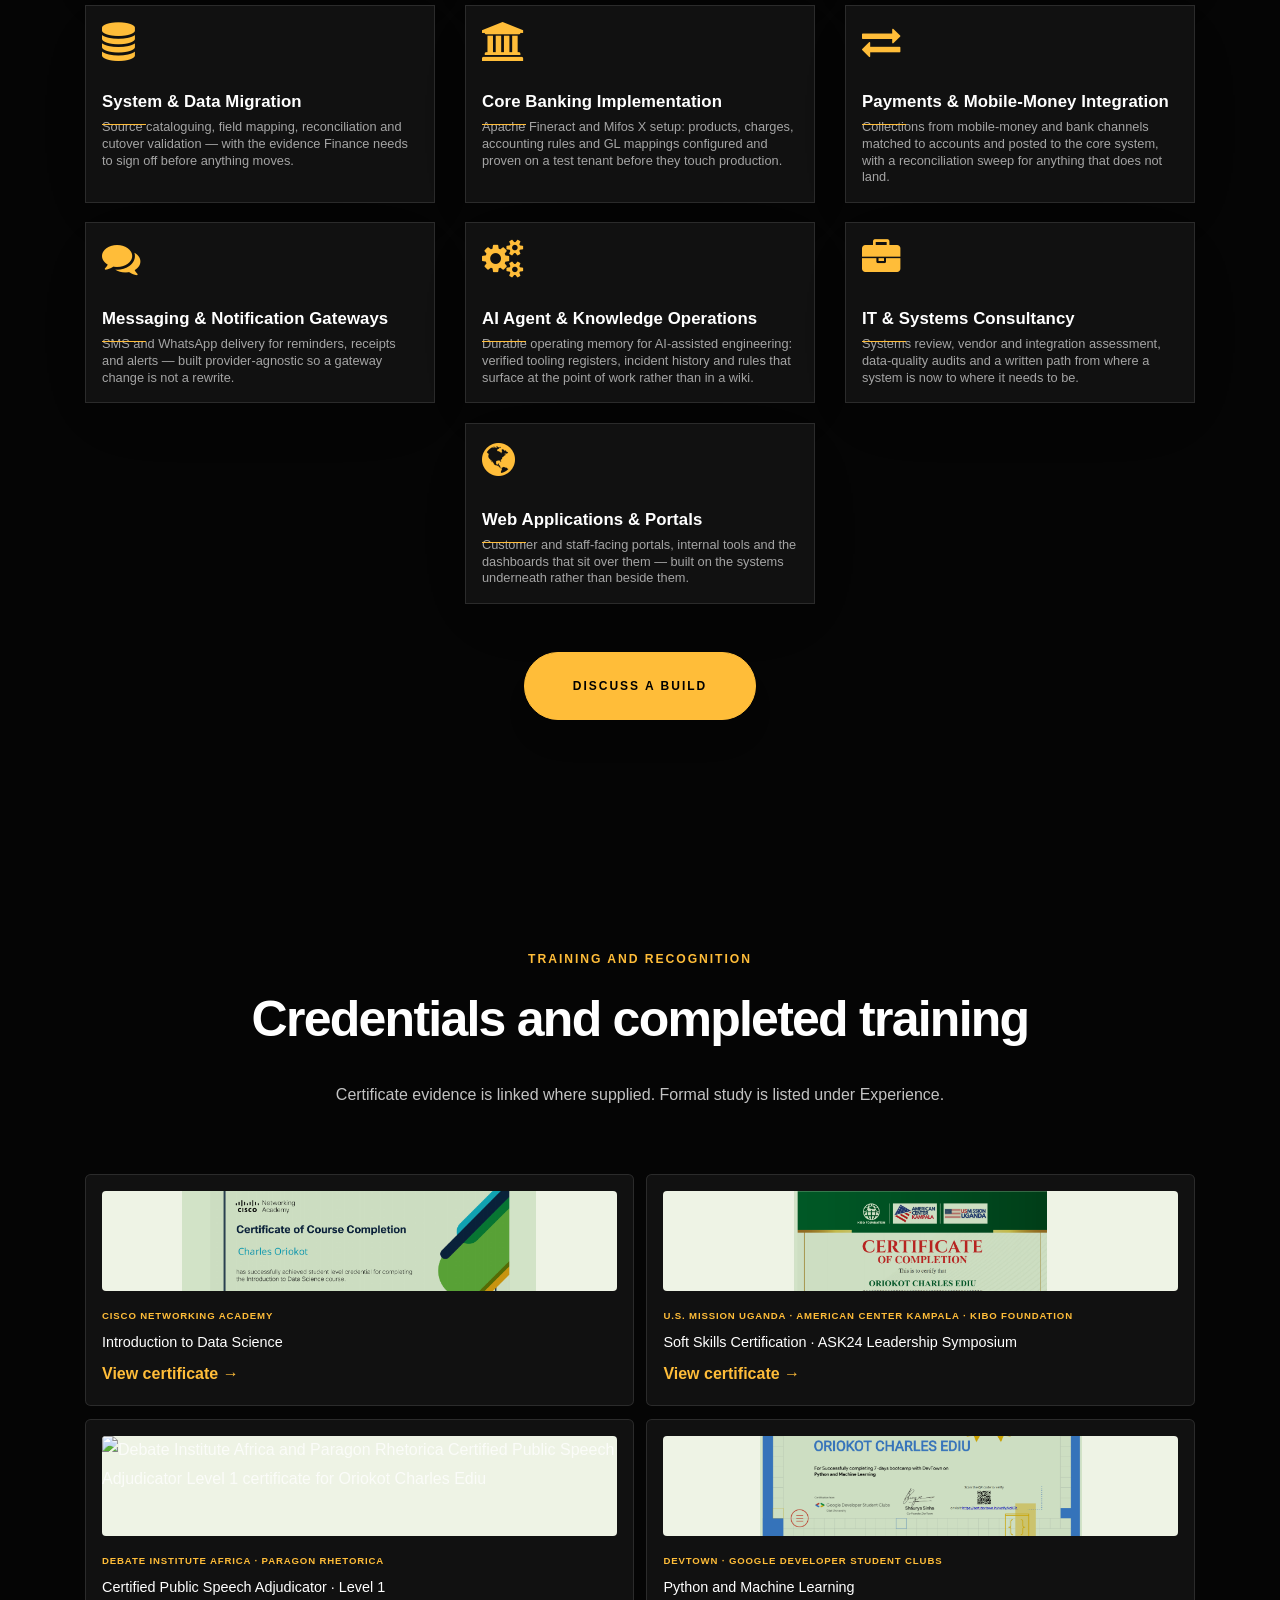
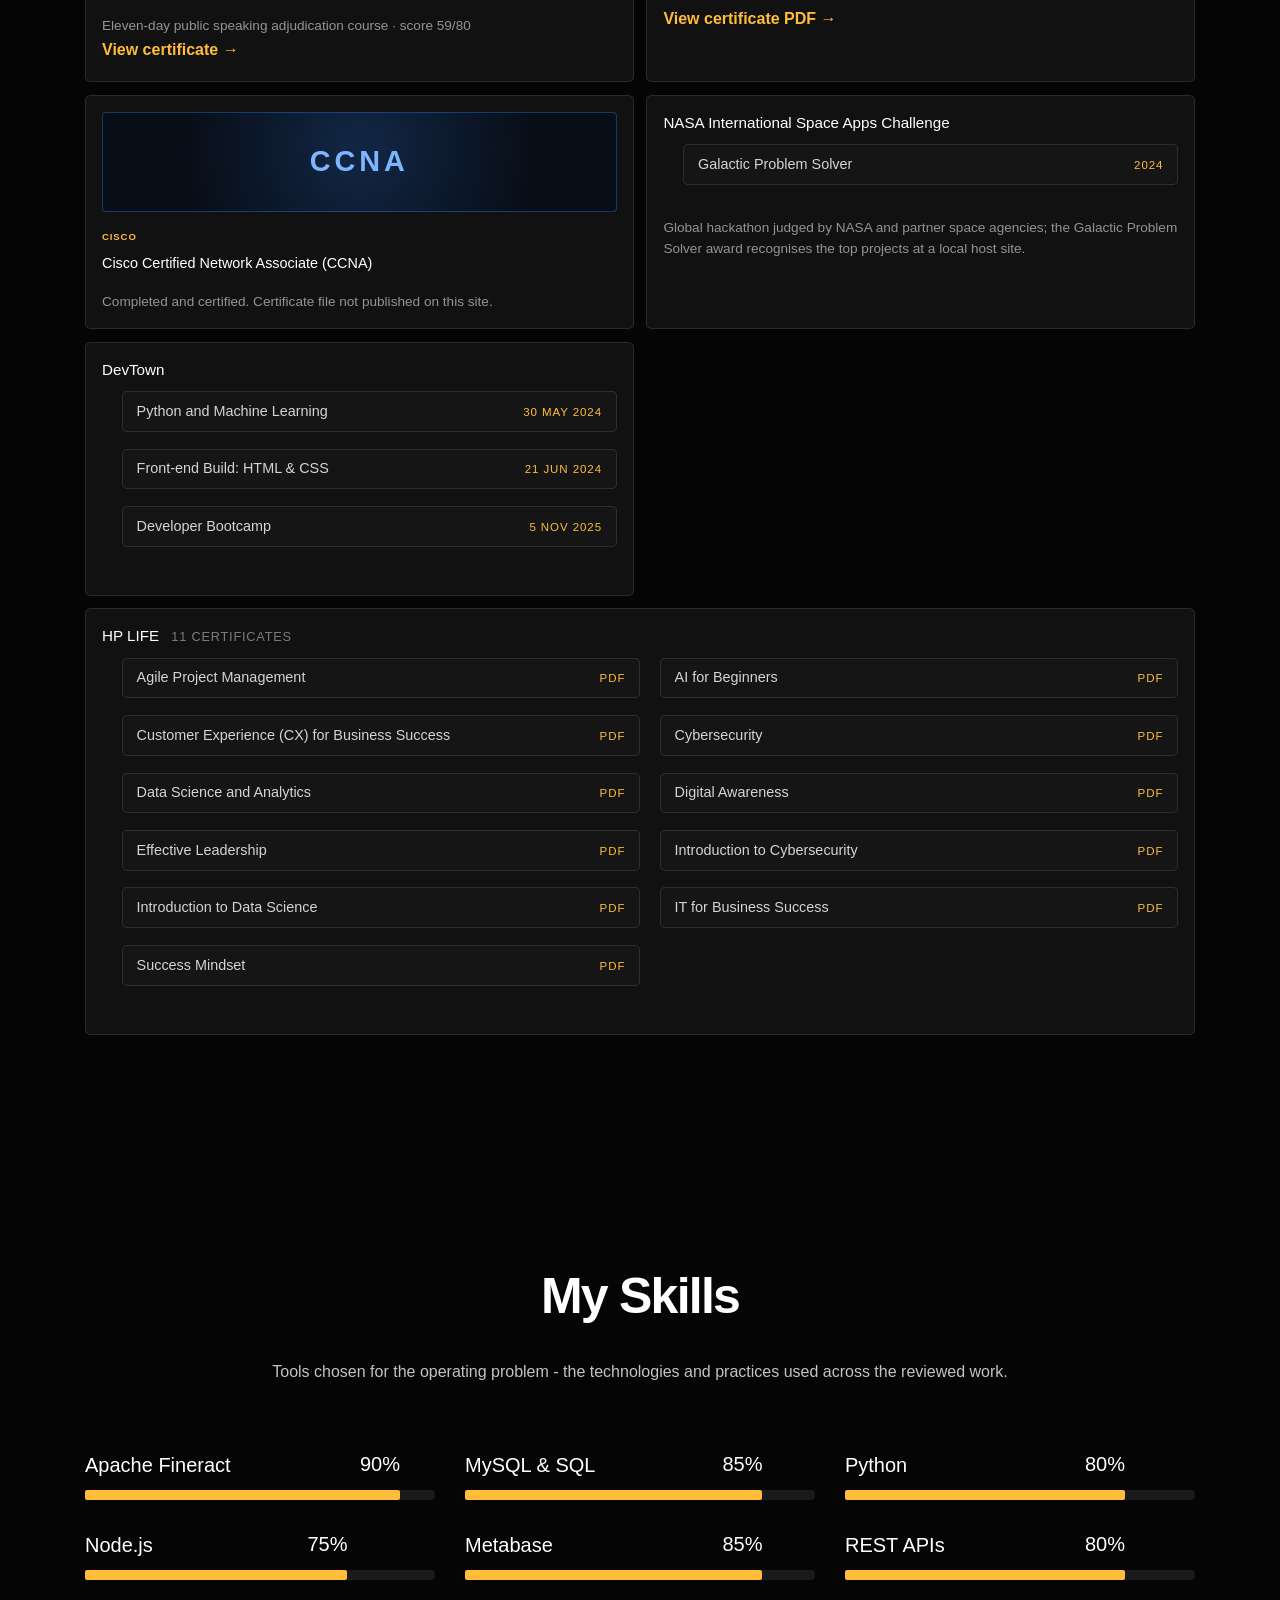
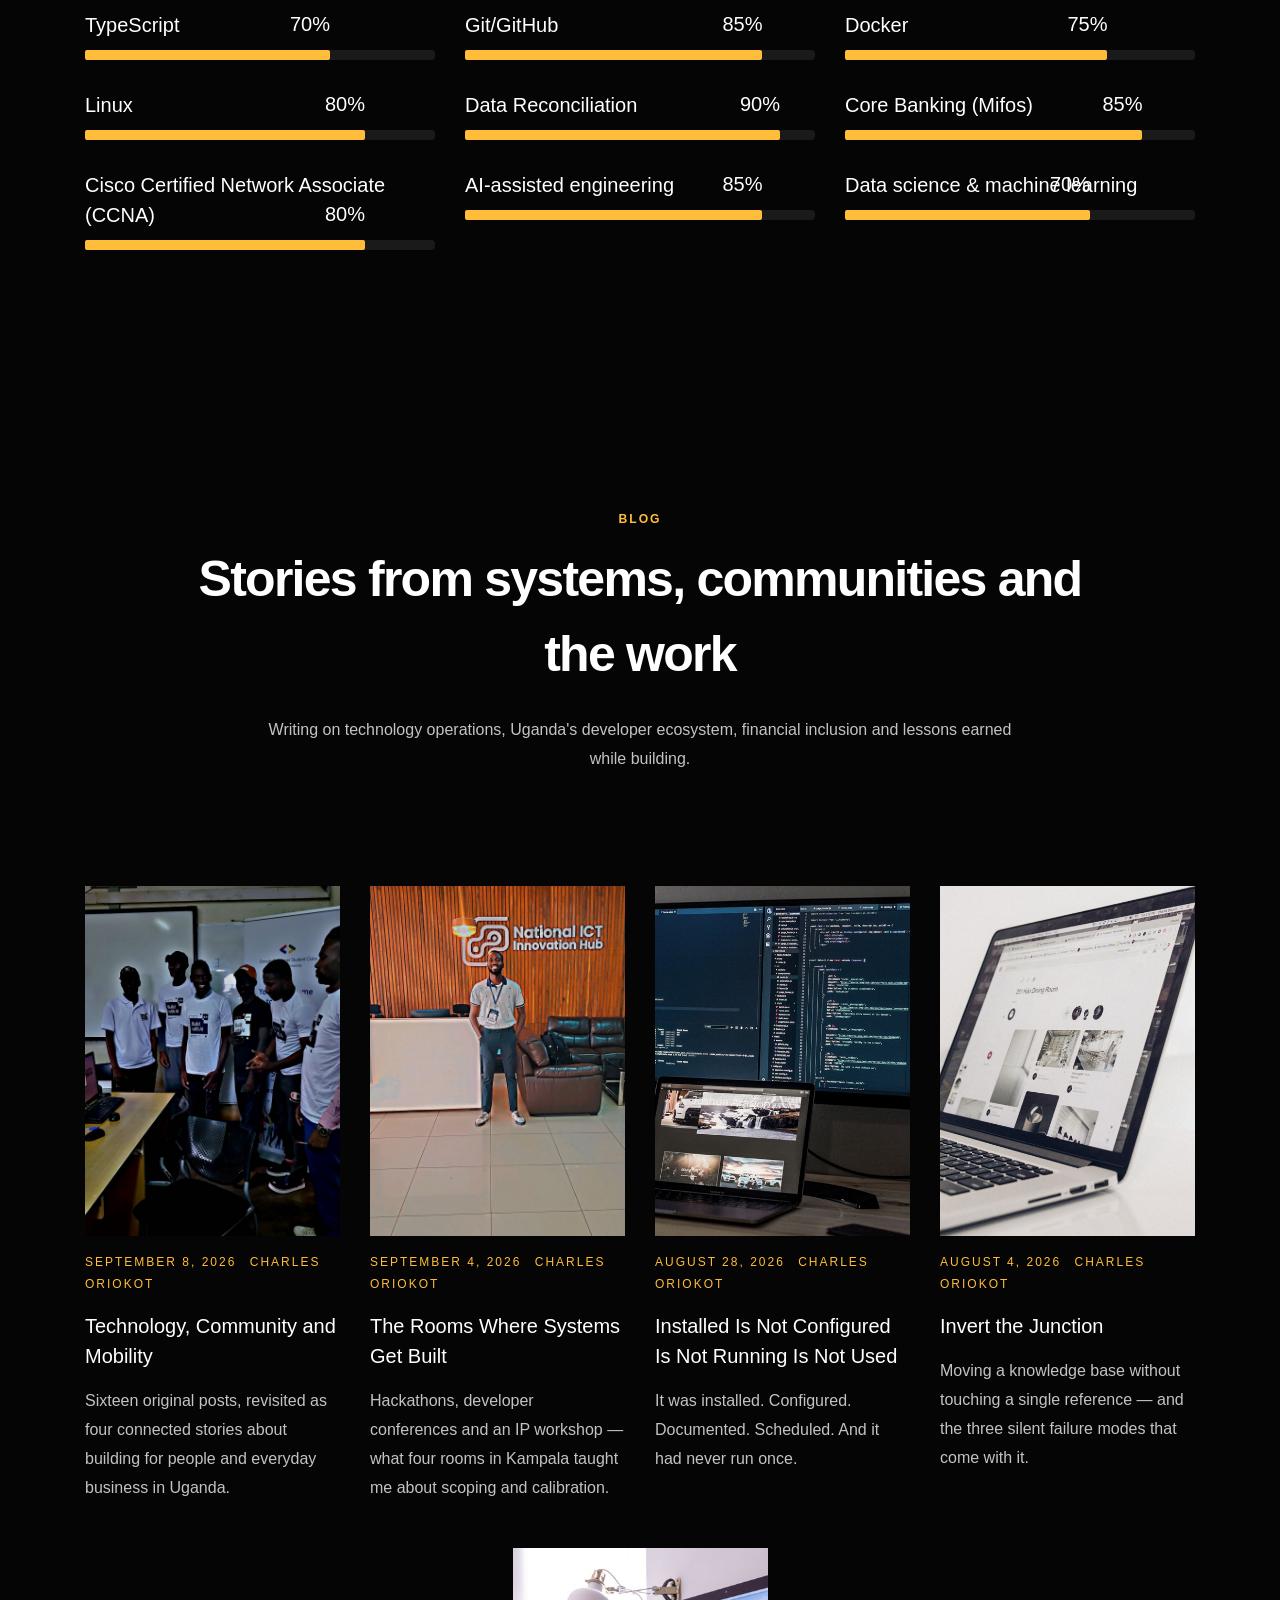
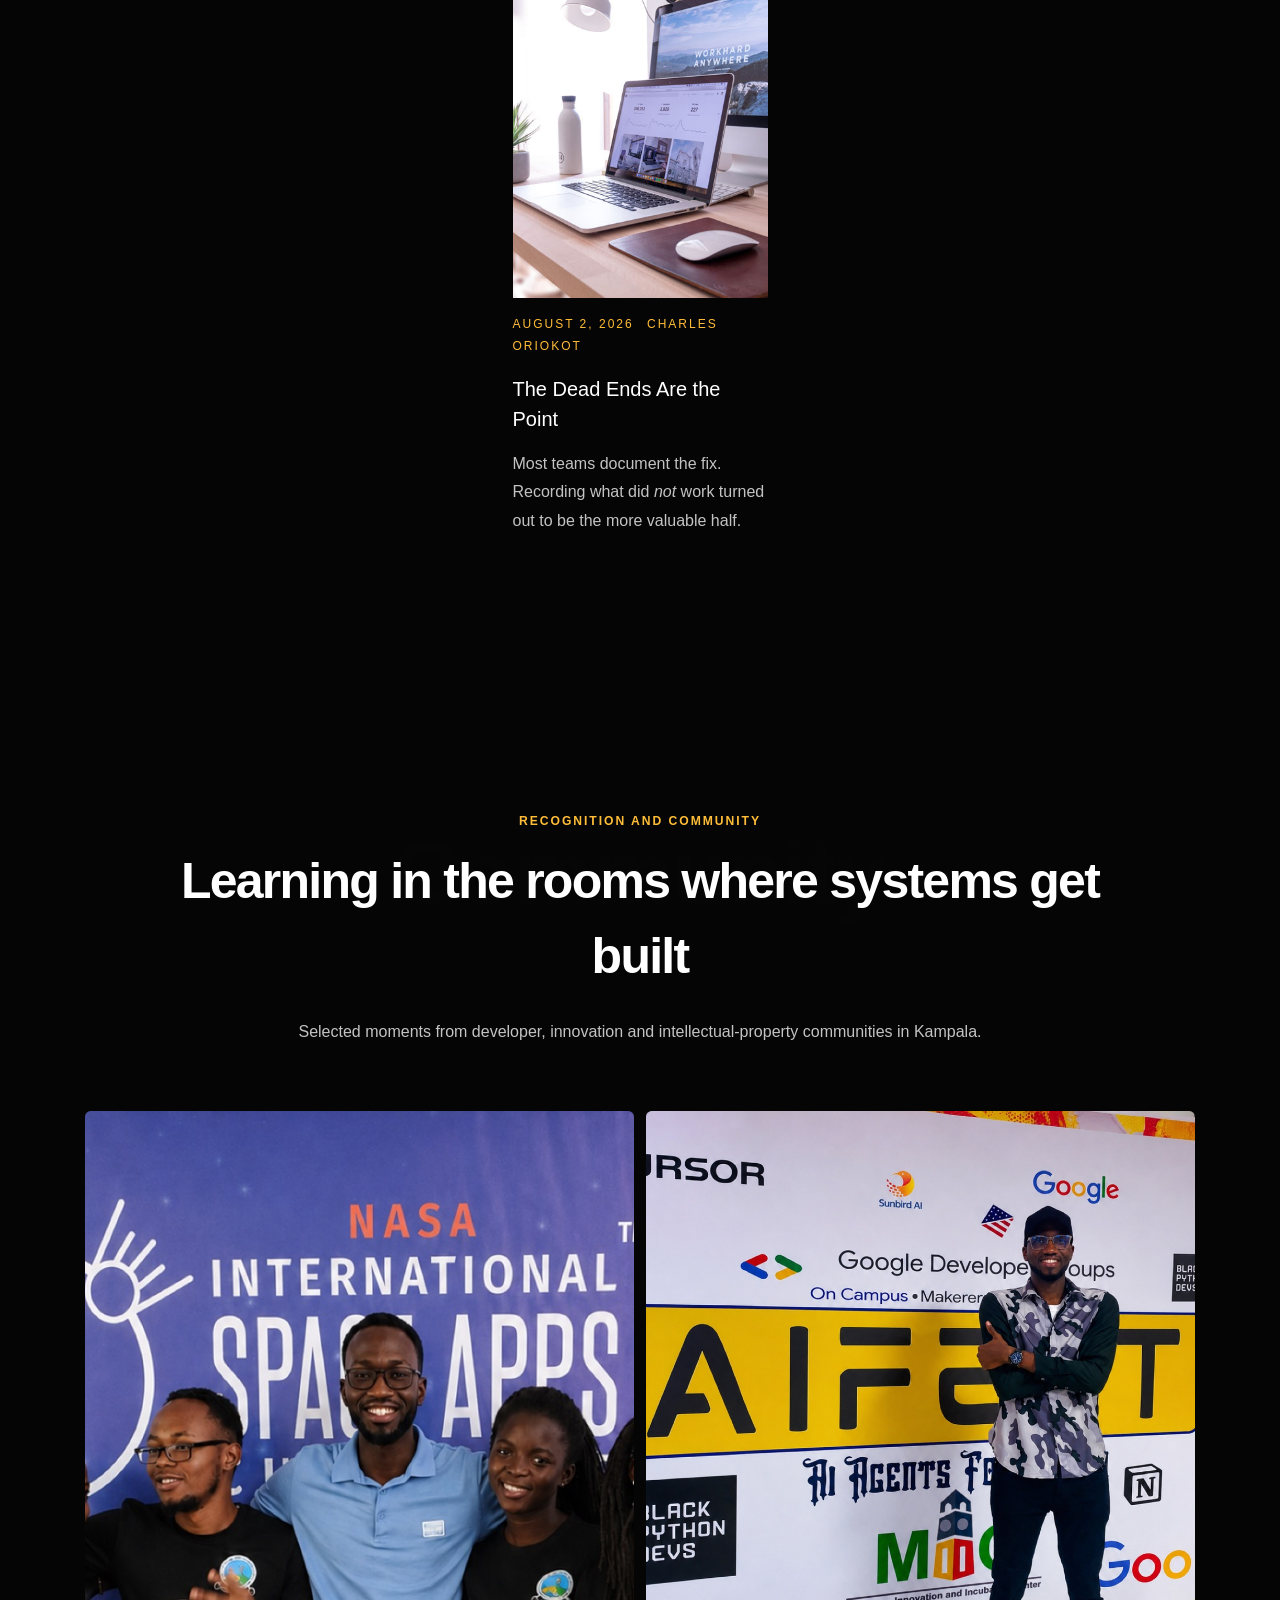
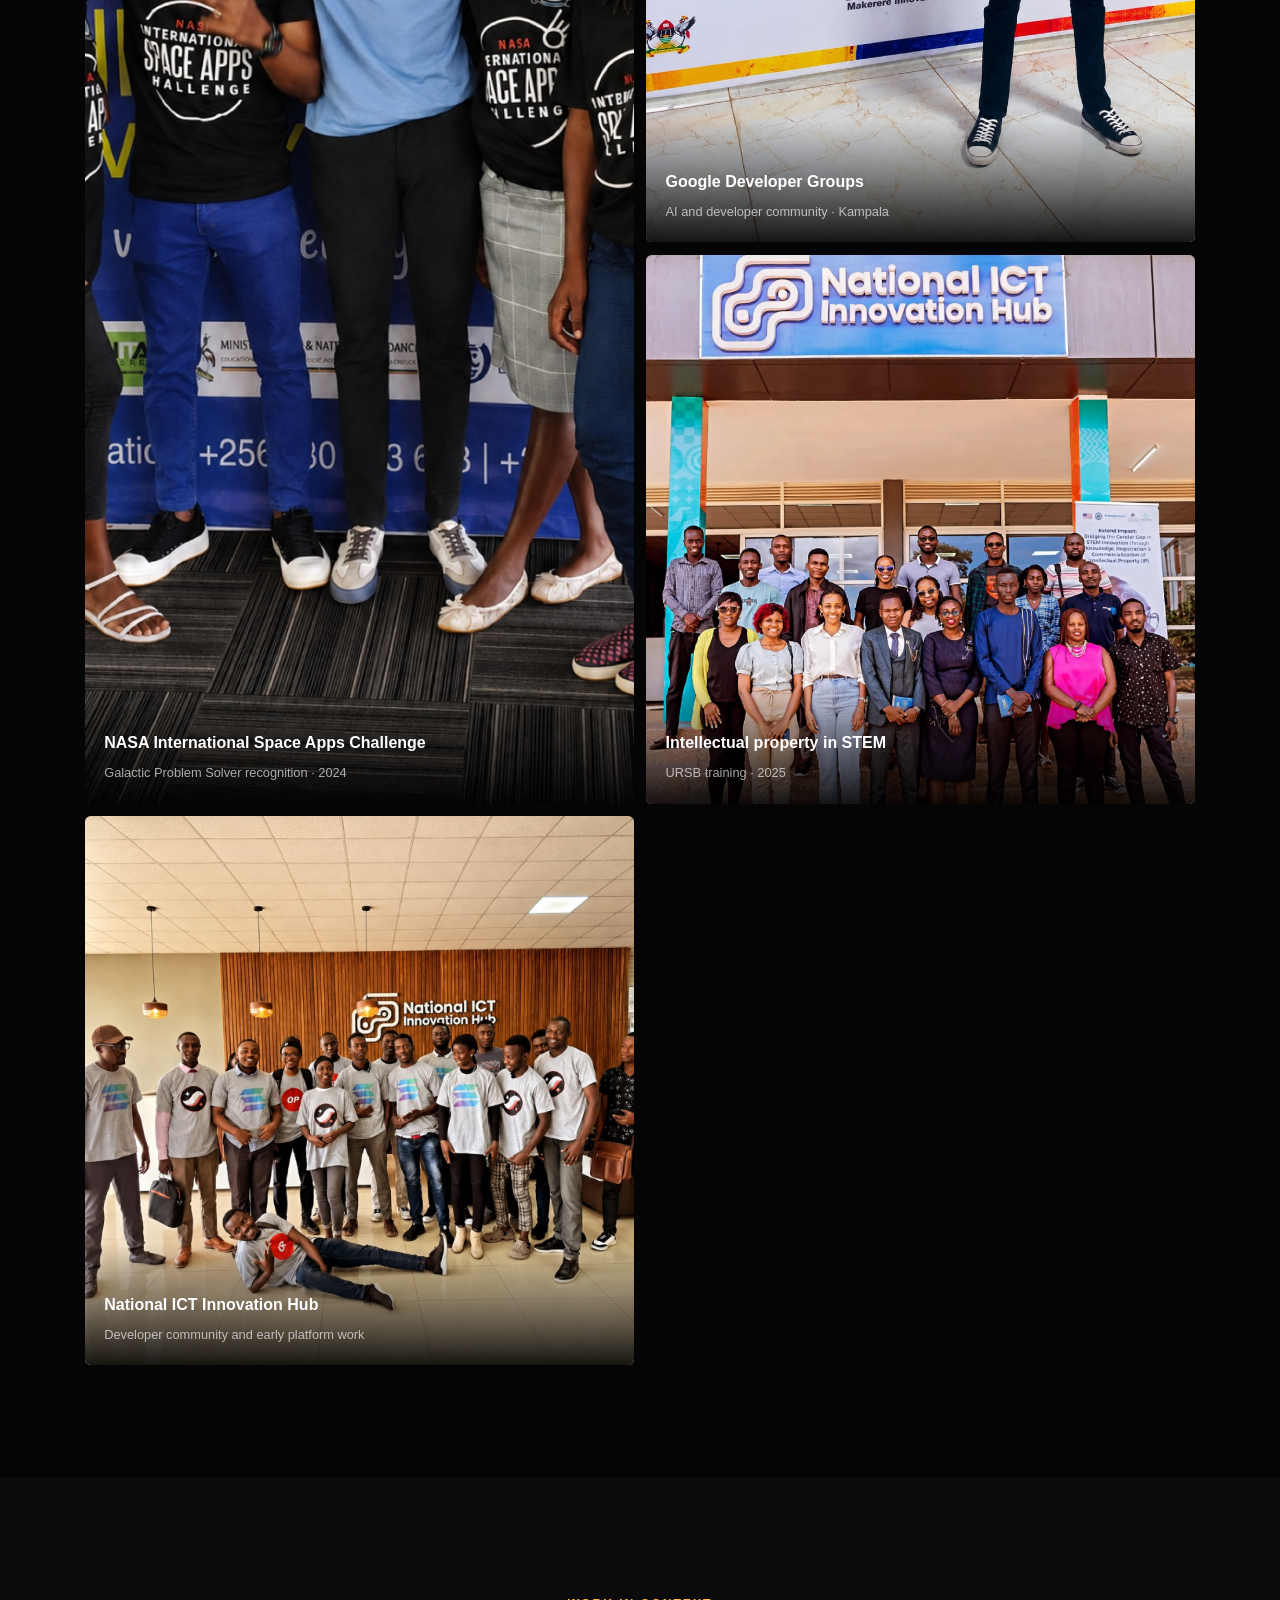
==== commit d02eb18b: "Reduce card sizes and fix image display issues - Compact all card types (products, services, resume," ====
--- a/index.html
+++ b/index.html
@@ -49,7 +49,7 @@
             <li class="nav-item"><a href="#services-section" class="nav-link"><span>Capabilities</span></a></li>
             <li class="nav-item"><a href="#products-section" class="nav-link"><span>Products</span></a></li>
             <li class="nav-item"><a href="#skills-section" class="nav-link"><span>Skills</span></a></li>
-            <li class="nav-item"><a href="#blog-section" class="nav-link"><span>Writing</span></a></li>
+            <li class="nav-item"><a href="#blog-section" class="nav-link"><span>Blog</span></a></li>
             <li class="nav-item"><a href="#contact-section" class="nav-link"><span>Contact</span></a></li>
           </ul>
         </div>
@@ -590,6 +590,15 @@
                 <span class="credential-issuer">U.S. Mission Uganda &middot; American Center Kampala &middot; Kibo Foundation</span>
                 <h3>Soft Skills Certification &middot; ASK24 Leadership Symposium</h3>
                 <a class="text-link" href="assets/certificates/us-mission-uganda-soft-skills.png" target="_blank" rel="noopener">View certificate &rarr;</a>
+              </div>
+            </article>
+            <article class="toolkit-group credential-feature ftco-animate">
+              <img src="assets/certificates/public-speech-adjudicator-level-1.jpg" alt="Debate Institute Africa and Paragon Rhetorica Certified Public Speech Adjudicator Level 1 certificate for Oriokot Charles Ediu" width="1929" height="1364" loading="lazy">
+              <div>
+                <span class="credential-issuer">Debate Institute Africa &middot; Paragon Rhetorica</span>
+                <h3>Certified Public Speech Adjudicator &middot; Level 1</h3>
+                <p class="cert-note">Eleven-day public speaking adjudication course &middot; score 59/80</p>
+                <a class="text-link" href="assets/certificates/public-speech-adjudicator-level-1.jpg" target="_blank" rel="noopener">View certificate &rarr;</a>
               </div>
             </article>
             <article class="toolkit-group credential-feature ftco-animate">
@@ -811,13 +820,29 @@
       <div class="container">
         <div class="row justify-content-center mb-5 pb-5">
           <div class="col-md-10 heading-section text-center ftco-animate">
-            <h1 class="big big-2" aria-hidden="true">Writing</h1>
-            <span class="eyebrow">Field notes</span>
-            <h2 id="writing-title" class="mb-4">Lessons that were expensive the first time</h2>
-            <p>Notes on migration technique, incident documentation and why a tool being installed tells you nothing about whether it actually runs.</p>
-          </div>
-        </div>
-        <div class="row d-flex">
+            <h1 class="big big-2" aria-hidden="true">Blog</h1>
+            <span class="eyebrow">Blog</span>
+            <h2 id="writing-title" class="mb-4">Stories from systems, communities and the work</h2>
+            <p>Writing on technology operations, Uganda's developer ecosystem, financial inclusion and lessons earned while building.</p>
+          </div>
+        </div>
+        <div class="row d-flex justify-content-center">
+          <div class="col-md-6 col-lg-3 d-flex ftco-animate">
+            <div class="blog-entry justify-content-end">
+              <a href="technology-community-and-mobility.html" class="block-20" style="background-image: url('images/gdsc-build-with-ai.jpg');" aria-label="Read: Technology, Community and Mobility">
+              </a>
+              <div class="text mt-3 float-right d-block">
+                <div class="d-flex align-items-center mb-3 meta">
+                  <p class="mb-0">
+                    <span class="mr-2">September 8, 2026</span>
+                    <span>Charles Oriokot</span>
+                  </p>
+                </div>
+                <h3 class="heading"><a href="technology-community-and-mobility.html">Technology, Community and Mobility</a></h3>
+                <p>Sixteen original posts, revisited as four connected stories about building for people and everyday business in Uganda.</p>
+              </div>
+            </div>
+          </div>
           <div class="col-md-6 col-lg-3 d-flex ftco-animate">
           	<div class="blog-entry justify-content-end">
               <a href="the-rooms-where-systems-get-built.html" class="block-20" style="background-image: url('images/ict-hub-reception.jpg');" aria-label="Read: The Rooms Where Systems Get Built">
@@ -961,10 +986,7 @@
             <img src="images/fieldwork/census-device-readiness-03.jpg" alt="Charles Oriokot operating the Census application during tablet readiness work" width="1200" height="2536" loading="lazy">
             <figcaption><strong>Application readiness</strong><span>Digital Census support</span></figcaption>
           </figure>
-          <figure class="pictorial-card ftco-animate">
-            <img src="images/fieldwork/census-device-readiness-04.jpg" alt="Charles Oriokot reviewing a tablet during a Digital Census deployment preparation session" width="1200" height="2536" loading="lazy">
-            <figcaption><strong>Deployment preparation</strong><span>Field technology support</span></figcaption>
-          </figure>
+
         </div>
       </div>
     </section>
--- a/css/custom.css
+++ b/css/custom.css
@@ -25,51 +25,56 @@
 .eyebrow { display:inline-block; margin-bottom:.7rem; font-size:.76rem; font-weight:700; letter-spacing:.16em; text-transform:uppercase; }
 .portrait-panel { position:relative; width:100%; min-height:670px; overflow:hidden; border-radius:.3rem; background:#151515; }
 .portrait-panel::after { content:""; position:absolute; inset:0; background:linear-gradient(180deg,transparent 60%,rgba(0,0,0,.3)); pointer-events:none; }
-.portrait-panel img { width:100%; height:100%; object-fit:cover; object-position:center 28%; }
+.portrait-panel img { width:100%; height:100%; object-fit:cover; object-position:center center; }
 .about-lead { color:#fff; font-size:1.14rem; line-height:1.75; }
 .about-info li span:first-child { width:145px; }
 .about-info li span:last-child { width:calc(100% - 145px); }
 .about-actions { display:flex; align-items:center; flex-wrap:wrap; gap:1.5rem; }
 .text-link { font-weight:700; }
 .section-muted { background:#0b0b0b; }
-.portfolio-grid { display:grid; grid-template-columns:repeat(2,minmax(0,1fr)); gap:1.5rem; }
-.work-card { position:relative; min-height:340px; padding:1.2rem; overflow:hidden; border:1px solid var(--portfolio-line); border-radius:.45rem; background:linear-gradient(145deg,rgba(var(--card-rgb),.17),rgba(17,17,17,.96) 38%); transition:transform .25s ease,border-color .25s ease; }
+.portfolio-grid { display:grid; grid-template-columns:repeat(2,minmax(0,1fr)); gap:1rem; }
+.work-card { position:relative; min-height:280px; padding:1rem; overflow:hidden; border:1px solid var(--portfolio-line); border-radius:.45rem; background:linear-gradient(145deg,rgba(var(--card-rgb),.17),rgba(17,17,17,.96) 38%); transition:transform .25s ease,border-color .25s ease; }
 .work-card:hover { transform:translateY(-5px); border-color:rgba(var(--card-rgb),.65); }
 .work-card--gold { --card-rgb:255,189,57; } .work-card--blue { --card-rgb:56,139,253; } .work-card--violet { --card-rgb:164,113,255; }
 .work-card--green { --card-rgb:47,194,122; } .work-card--orange { --card-rgb:255,126,77; } .work-card--cyan { --card-rgb:47,192,210; }
-.work-card__index { position:absolute; right:1rem; top:.5rem; color:rgba(var(--card-rgb),.18); font-size:3.5rem; font-weight:800; letter-spacing:-.08em; }
-.work-card__discipline { position:relative; display:block; margin-bottom:0.8rem; color:rgb(var(--card-rgb)); font-size:.75rem; font-weight:700; letter-spacing:.12em; text-transform:uppercase; }
-.work-card h3 { position:relative; max-width:15ch; color:#fff; font-size:1.5rem; line-height:1.1; }
-.work-card p { position:relative; min-height:80px; color:rgba(255,255,255,.68); }
-.metric-list { display:grid; gap:.45rem; margin:1rem 0; padding:1rem 0; list-style:none; border-top:1px solid var(--portfolio-line); border-bottom:1px solid var(--portfolio-line); }
-.metric-list li { display:flex; align-items:baseline; gap:.5rem; color:rgba(255,255,255,.72); font-size:.9rem; }
-.metric-list strong { color:#fff; font-size:1.05rem; }
-.tag-row { display:flex; flex-wrap:wrap; gap:.5rem; }
-.tag-row span { padding:.38rem .68rem; border:1px solid rgba(var(--card-rgb),.3); border-radius:999px; background:rgba(var(--card-rgb),.08); color:rgba(255,255,255,.8); font-size:.73rem; }
-.resume-wrap { height:auto; min-height:260px; padding:1.5rem; border:1px solid var(--portfolio-line); background:var(--portfolio-panel); }
-.resume-wrap h3 { color:#fff; font-size:1.5rem; }
-.resume-wrap .date { font-size:1rem; font-weight:700; color:var(--portfolio-gold); }
-.capability-grid { row-gap:1.8rem; }
-.capability-card { width:100%; min-height:260px; margin-bottom:0; padding:1.5rem; border:1px solid var(--portfolio-line); background:var(--portfolio-panel); text-align:left; }
+.work-card__index { position:absolute; right:1rem; top:.5rem; color:rgba(var(--card-rgb),.18); font-size:3rem; font-weight:800; letter-spacing:-.08em; }
+.work-card__discipline { position:relative; display:block; margin-bottom:0.6rem; color:rgb(var(--card-rgb)); font-size:.7rem; font-weight:700; letter-spacing:.12em; text-transform:uppercase; }
+.work-card h3 { position:relative; max-width:15ch; color:#fff; font-size:1.3rem; line-height:1.1; }
+.work-card p { position:relative; min-height:60px; color:rgba(255,255,255,.68); font-size:.85rem; }
+.metric-list { display:grid; gap:.35rem; margin:0.8rem 0; padding:0.8rem 0; list-style:none; border-top:1px solid var(--portfolio-line); border-bottom:1px solid var(--portfolio-line); }
+.metric-list li { display:flex; align-items:baseline; gap:.5rem; color:rgba(255,255,255,.72); font-size:.8rem; }
+.metric-list strong { color:#fff; font-size:0.95rem; }
+.tag-row { display:flex; flex-wrap:wrap; gap:.4rem; }
+.tag-row span { padding:.3rem .6rem; border:1px solid rgba(var(--card-rgb),.3); border-radius:999px; background:rgba(var(--card-rgb),.08); color:rgba(255,255,255,.8); font-size:.7rem; }
+.resume-wrap { height:auto; min-height:180px; padding:1rem; border:1px solid var(--portfolio-line); background:var(--portfolio-panel); position:relative; }
+.resume-wrap::before { content:""; position:absolute; left:0; top:0; width:3px; height:0; background:var(--portfolio-gold); transition:height 0.3s ease; }
+.resume-wrap:hover::before { height:100%; }
+.resume-wrap h3 { color:#fff; font-size:1.1rem; }
+.resume-wrap .date { font-size:0.85rem; font-weight:700; color:var(--portfolio-gold); }
+.resume-wrap h2 { color:#fff; font-size:1rem; margin-bottom:0.4rem; }
+.resume-wrap .position { color:rgba(255,255,255,.7); font-size:0.8rem; }
+.resume-wrap p { color:rgba(255,255,255,.6); font-size:0.8rem; line-height:1.3; margin-top:0.4rem; }
+.capability-grid { row-gap:1.2rem; }
+.capability-card { width:100%; min-height:160px; margin-bottom:0; padding:1rem; border:1px solid var(--portfolio-line); background:var(--portfolio-panel); text-align:left; }
 .capability-card::after { left:2rem; right:auto; width:44px; }
-.capability-card .icon { display:block; margin-bottom:1rem; font-size:2rem; color:var(--portfolio-gold); }
-.capability-card h3 { margin-bottom:0.6rem!important; color:#fff; font-size:1.1rem; text-align:left; }
-.capability-card p { margin:0; color:rgba(255,255,255,.62); text-transform:none; font-size:.9rem; line-height:1.5; }
-.toolkit-grid { display:grid; grid-template-columns:repeat(2,minmax(0,1fr)); gap:1rem; }
-.toolkit-group { padding:2rem; border:1px solid var(--portfolio-line); border-radius:.35rem; background:var(--portfolio-panel); }
-.toolkit-group h3 { margin-bottom:1.3rem; color:#fff; font-size:1.25rem; }
+.capability-card .icon { display:block; margin-bottom:0.6rem; font-size:1.5rem; color:var(--portfolio-gold); }
+.capability-card h3 { margin-bottom:0.4rem!important; color:#fff; font-size:0.95rem; text-align:left; }
+.capability-card p { margin:0; color:rgba(255,255,255,.62); text-transform:none; font-size:.8rem; line-height:1.3; }
+.toolkit-grid { display:grid; grid-template-columns:repeat(2,minmax(0,1fr)); gap:0.8rem; }
+.toolkit-group { padding:1rem; border:1px solid var(--portfolio-line); border-radius:.35rem; background:var(--portfolio-panel); }
+.toolkit-group h3 { margin-bottom:0.6rem; color:#fff; font-size:0.95rem; }
 .skill-chips { display:flex; flex-wrap:wrap; gap:.6rem; }
 .skill-chips span { padding:.6rem .85rem; border-radius:.25rem; background:rgba(255,189,57,.09); color:rgba(255,255,255,.78); font-size:.83rem; }
-.recognition-grid { display:grid; grid-template-columns:repeat(2,minmax(0,1fr)); gap:1rem; }
-.recognition-card { position:relative; min-height:400px; margin:0; overflow:hidden; border-radius:.35rem; background:#111; }
-.recognition-card--large { grid-row:span 2; min-height:816px; }
-.recognition-card--wide { min-height:400px; }
+.recognition-grid { display:grid; grid-template-columns:repeat(2,minmax(0,1fr)); gap:0.8rem; }
+.recognition-card { position:relative; min-height:350px; margin:0; overflow:hidden; border-radius:.35rem; background:#111; }
+.recognition-card--large { grid-row:span 2; min-height:720px; }
+.recognition-card--wide { min-height:350px; }
 .recognition-card img { width:100%; height:100%; object-fit:cover; transition:transform .5s ease; }
 .recognition-card--large img { object-position:center 23%; }
 .recognition-card:hover img { transform:scale(1.025); }
-.recognition-card figcaption { position:absolute; inset:auto 0 0; display:grid; gap:.2rem; padding:4rem 1.5rem 1.4rem; background:linear-gradient(transparent,rgba(0,0,0,.9)); }
+.recognition-card figcaption { position:absolute; inset:auto 0 0; display:grid; gap:.2rem; padding:3rem 1.2rem 1.2rem; background:linear-gradient(transparent,rgba(0,0,0,.9)); }
 .recognition-card figcaption strong { color:#fff; }
-.recognition-card figcaption span { color:rgba(255,255,255,.65); font-size:.82rem; }
+.recognition-card figcaption span { color:rgba(255,255,255,.65); font-size:.8rem; }
 .ftco-hireme { background:radial-gradient(circle at 50% 20%,rgba(255,189,57,.22),transparent 40%),#0d0d0d; }
 .ftco-hireme h2 { color:#fff; }
 .contact-card { width:100%; border:1px solid var(--portfolio-line); border-radius:.35rem; background:var(--portfolio-panel); color:inherit; transition:border-color .2s ease,transform .2s ease; }
@@ -88,6 +93,24 @@
 }
 .services-1:hover p {
   color: #000;
+}
+
+/* Reduce services card size */
+.services-1 {
+  min-height: 160px;
+  padding: 1rem;
+}
+.services-1 .icon {
+  margin-bottom: 0.6rem;
+  font-size: 1.5rem;
+}
+.services-1 .desc h3 {
+  font-size: 0.95rem;
+  margin-bottom: 0.4rem;
+}
+.services-1 .desc p {
+  font-size: 0.8rem;
+  line-height: 1.3;
 }
 
 /* Services hover fix complete */
@@ -116,6 +139,13 @@
 /* Contact form note — sits on the .bg-light panel, so it needs a dark muted tone. */
 .contact-form .form-note { color: rgba(0,0,0,.55); font-size: .82rem; }
 
+/* Contact section portrait image fix */
+#contact-section .img {
+  background-size: cover;
+  background-position: center center;
+  min-height: 400px;
+}
+
 /* Article pages -------------------------------------------------------------
    The template ships no styling for long-form prose beyond paragraphs, so the
    lede, code blocks and ordered lists used by the writing pages are set here. */
@@ -129,6 +159,137 @@
 .ftco-section article pre code { padding: 0; background: none; color: rgba(255,255,255,.82); line-height: 1.6; }
 .sidebar .block-21 .heading a[aria-current="page"] { color: var(--portfolio-gold, #ffbd39); }
 
+/* Source-backed blog story -------------------------------------------------
+   Native cards keep the article readable when X is unavailable while each
+   summary retains a canonical link to the owner's original post and media. */
+.story-intro {
+  margin-bottom: 3.5rem;
+  padding: 1.5rem;
+  border-left: 3px solid var(--portfolio-gold, #ffbd39);
+  background: rgba(255,189,57,.06);
+}
+.story-intro p:last-child { margin-bottom: 0; }
+.story-section { margin-top: 4.5rem; scroll-margin-top: 7rem; }
+.story-section-header {
+  display: flex;
+  align-items: flex-start;
+  justify-content: space-between;
+  gap: 1.25rem;
+  margin-bottom: 1rem;
+}
+.story-section-header h2 { margin: 0; }
+.story-count {
+  flex: none;
+  padding: .3rem .65rem;
+  border: 1px solid rgba(255,189,57,.45);
+  border-radius: 999px;
+  color: var(--portfolio-gold, #ffbd39);
+  font-size: .72rem;
+  font-weight: 600;
+  letter-spacing: .06em;
+  text-transform: uppercase;
+}
+.social-story-grid {
+  display: grid;
+  grid-template-columns: repeat(2, minmax(0, 1fr));
+  gap: 1rem;
+  margin-top: 1.75rem;
+}
+.social-story-card {
+  display: flex;
+  flex-direction: column;
+  min-height: 100%;
+  padding: 1.35rem;
+  overflow: hidden;
+  border: 1px solid var(--portfolio-line, rgba(255,255,255,.12));
+  border-radius: .35rem;
+  background: rgba(255,255,255,.025);
+  color: rgba(255,255,255,.72);
+  text-decoration: none;
+  transition: transform .2s ease, border-color .2s ease, background-color .2s ease;
+}
+.social-story-card:hover {
+  transform: translateY(-3px);
+  border-color: rgba(255,189,57,.5);
+  background: rgba(255,189,57,.055);
+  color: rgba(255,255,255,.78);
+  text-decoration: none;
+}
+.social-story-card:focus-visible {
+  outline: 3px solid var(--portfolio-gold, #ffbd39);
+  outline-offset: 3px;
+}
+.social-story-media {
+  display: grid;
+  grid-template-columns: 1fr;
+  aspect-ratio: 16 / 9;
+  margin: -1.35rem -1.35rem 1.15rem;
+  overflow: hidden;
+  background: #111;
+}
+.social-story-media--gallery {
+  grid-template-columns: repeat(3, minmax(0, 1fr));
+  gap: 2px;
+}
+.social-story-media--gallery-two { grid-template-columns: repeat(2, minmax(0, 1fr)); }
+.social-story-media img {
+  width: 100%;
+  height: 100%;
+  min-width: 0;
+  object-fit: cover;
+  transition: transform .35s ease;
+}
+.social-story-card:hover .social-story-media img { transform: scale(1.025); }
+.social-story-card--text-only {
+  background: linear-gradient(145deg, rgba(255,189,57,.09), rgba(255,255,255,.025));
+}
+.social-story-card time {
+  color: var(--portfolio-gold, #ffbd39);
+  font-size: .75rem;
+  font-weight: 600;
+  letter-spacing: .06em;
+  text-transform: uppercase;
+}
+.social-story-card h3 {
+  margin: .6rem 0 .7rem;
+  color: #fff;
+  font-size: 1.05rem;
+  line-height: 1.4;
+}
+.social-story-card p {
+  flex: 1;
+  margin-bottom: 1.15rem;
+  color: rgba(255,255,255,.68);
+  font-size: .9rem;
+  line-height: 1.65;
+}
+.social-story-cta {
+  align-self: flex-start;
+  margin-top: auto;
+  padding: .48rem .75rem;
+  border: 1px solid rgba(255,189,57,.45);
+  border-radius: 999px;
+  color: var(--portfolio-gold, #ffbd39);
+  font-size: .78rem;
+  font-weight: 600;
+  letter-spacing: .03em;
+}
+.social-story-card:hover .social-story-cta { background: var(--portfolio-gold, #ffbd39); color: #050505; }
+.story-follow {
+  margin-top: 4rem;
+  padding: 2rem;
+  border: 1px solid rgba(255,189,57,.28);
+  border-radius: .35rem;
+  background: linear-gradient(135deg, rgba(255,189,57,.10), rgba(255,255,255,.02));
+}
+.story-follow h2 { margin-top: 0; }
+@media (max-width: 767.98px) {
+  .story-section-header { display: block; }
+  .story-count { display: inline-block; margin-top: .75rem; }
+  .social-story-grid { grid-template-columns: 1fr; }
+  .story-follow { padding: 1.4rem; }
+}
+
 /* Loader click-trap fix -----------------------------------------------------
    style.css fades #ftco-loader to opacity:0 but its `visibility 0s linear .2s`
    transition can leave it `visible` — invisible yet still hit-testable. Because
@@ -147,7 +308,7 @@
   background-color: #050505;
   background-repeat: no-repeat;
   background-size: cover;
-  background-position: center;
+  background-position: center center;
 }
 #home-section .hero-image > .overlay {
   position: absolute;
@@ -160,8 +321,8 @@
     linear-gradient(180deg, #050505 0%, transparent 14%, transparent 84%, rgba(5,5,5,.62) 96%, #050505 100%);
 }
 #home-section .hero-image--primary {
-  background-size: auto 100%;
-  background-position: center;
+  background-size: cover;
+  background-position: center center;
 }
 
 @media (max-width: 991.98px) {
@@ -237,34 +398,35 @@
 .hero-wrap .bread { text-shadow: 0 2px 24px rgba(0,0,0,.55); }
 
 /* Initiatives, ecosystem and evidence states ------------------------------ */
-.initiative-grid { display:grid; grid-template-columns:repeat(3,minmax(0,1fr)); gap:1rem; }
-.initiative-card,.ecosystem-card,.atlas-card { padding:1.75rem; border:1px solid var(--portfolio-line); border-radius:.4rem; background:var(--portfolio-panel); }
-.initiative-card h3,.ecosystem-card h3,.atlas-card h3 { margin:.75rem 0; color:#fff; font-size:1.3rem; }
-.initiative-card p,.ecosystem-card p,.atlas-card p { color:rgba(255,255,255,.66); }
-.initiative-status,.evidence-label { display:inline-flex; padding:.35rem .6rem; border:1px solid rgba(255,189,57,.35); border-radius:999px; color:var(--portfolio-gold); font-size:.68rem; font-weight:700; letter-spacing:.08em; text-transform:uppercase; }
-.ecosystem-grid { display:grid; grid-template-columns:repeat(2,minmax(0,1fr)); gap:1rem; }
-.ecosystem-card { min-height:245px; }
+.initiative-grid { display:grid; grid-template-columns:repeat(3,minmax(0,1fr)); gap:0.8rem; }
+.initiative-card,.ecosystem-card,.atlas-card { padding:1rem; border:1px solid var(--portfolio-line); border-radius:.4rem; background:var(--portfolio-panel); }
+.initiative-card h3,.ecosystem-card h3,.atlas-card h3 { margin:.4rem 0; color:#fff; font-size:1rem; }
+.initiative-card p,.ecosystem-card p,.atlas-card p { color:rgba(255,255,255,.66); font-size:.8rem; line-height:1.3; }
+.initiative-status,.evidence-label { display:inline-flex; padding:.3rem .5rem; border:1px solid rgba(255,189,57,.35); border-radius:999px; color:var(--portfolio-gold); font-size:.65rem; font-weight:700; letter-spacing:.08em; text-transform:uppercase; }
+.ecosystem-grid { display:grid; grid-template-columns:repeat(2,minmax(0,1fr)); gap:0.8rem; }
+.ecosystem-card { min-height:150px; }
+.initiative-card { min-height:150px; }
 .evidence-label--live { border-color:rgba(47,194,122,.4); color:#59d79b; }
 .evidence-label--explore { border-color:rgba(56,139,253,.45); color:#6ea8ff; }
 .evidence-label--trial { border-color:rgba(255,189,57,.45); color:var(--portfolio-gold); }
 .evidence-label--concept { border-color:rgba(164,113,255,.5); color:#c19cff; }
 
 /* Credential evidence cards ---------------------------------------------- */
-.credential-feature { display:grid; grid-template-rows:170px auto; gap:1.25rem; }
-.credential-feature img { width:100%; height:170px; object-fit:contain; border-radius:.25rem; background:#eef3e5; }
-.credential-feature h3 { margin:.35rem 0 .7rem; }
-.credential-issuer { color:var(--portfolio-gold); font-size:.7rem; font-weight:700; letter-spacing:.09em; text-transform:uppercase; }
-.credential-badge { display:grid; place-items:center; height:170px; border:1px solid rgba(56,139,253,.35); border-radius:.25rem; background:radial-gradient(circle at 50% 35%,rgba(56,139,253,.2),transparent 65%),#080e18; color:#7db5ff; font-size:2.6rem; font-weight:800; letter-spacing:.14em; }
+.credential-feature { display:grid; grid-template-rows:100px auto; gap:0.6rem; }
+.credential-feature img { width:100%; height:100px; object-fit:contain; border-radius:.25rem; background:#eef3e5; }
+.credential-feature h3 { margin:.2rem 0 .4rem; font-size:0.9rem; }
+.credential-issuer { color:var(--portfolio-gold); font-size:.6rem; font-weight:700; letter-spacing:.09em; text-transform:uppercase; }
+.credential-badge { display:grid; place-items:center; height:100px; border:1px solid rgba(56,139,253,.35); border-radius:.25rem; background:radial-gradient(circle at 50% 35%,rgba(56,139,253,.2),transparent 65%),#080e18; color:#7db5ff; font-size:1.8rem; font-weight:800; letter-spacing:.14em; }
 
 /* Pictorial --------------------------------------------------------------- */
-.pictorial-grid { display:grid; grid-template-columns:repeat(3,minmax(0,1fr)); grid-auto-rows:300px; gap:1rem; }
+.pictorial-grid { display:grid; grid-template-columns:repeat(3,minmax(0,1fr)); grid-auto-rows:280px; gap:0.8rem; }
 .pictorial-card { position:relative; margin:0; overflow:hidden; border:1px solid var(--portfolio-line); border-radius:.4rem; background:#111; }
 .pictorial-card--tall { grid-row:span 2; }
 .pictorial-card img { width:100%; height:100%; object-fit:cover; object-position:center; transition:transform .45s ease; }
 .pictorial-card:hover img { transform:scale(1.02); }
-.pictorial-card figcaption { position:absolute; inset:auto 0 0; display:grid; gap:.15rem; padding:3.5rem 1rem 1rem; background:linear-gradient(transparent,rgba(0,0,0,.92)); }
+.pictorial-card figcaption { position:absolute; inset:auto 0 0; display:grid; gap:.15rem; padding:3rem 0.8rem 0.8rem; background:linear-gradient(transparent,rgba(0,0,0,.92)); }
 .pictorial-card figcaption strong { color:#fff; }
-.pictorial-card figcaption span { color:rgba(255,255,255,.62); font-size:.78rem; }
+.pictorial-card figcaption span { color:rgba(255,255,255,.62); font-size:.75rem; }
 
 /* Venture and project-atlas pages ---------------------------------------- */
 .venture-hero { min-height:680px; display:flex; align-items:end; padding:10rem 0 6rem; background:radial-gradient(circle at 70% 30%,rgba(0,194,199,.18),transparent 34%),radial-gradient(circle at 20% 80%,rgba(255,189,57,.15),transparent 36%),#050505; }
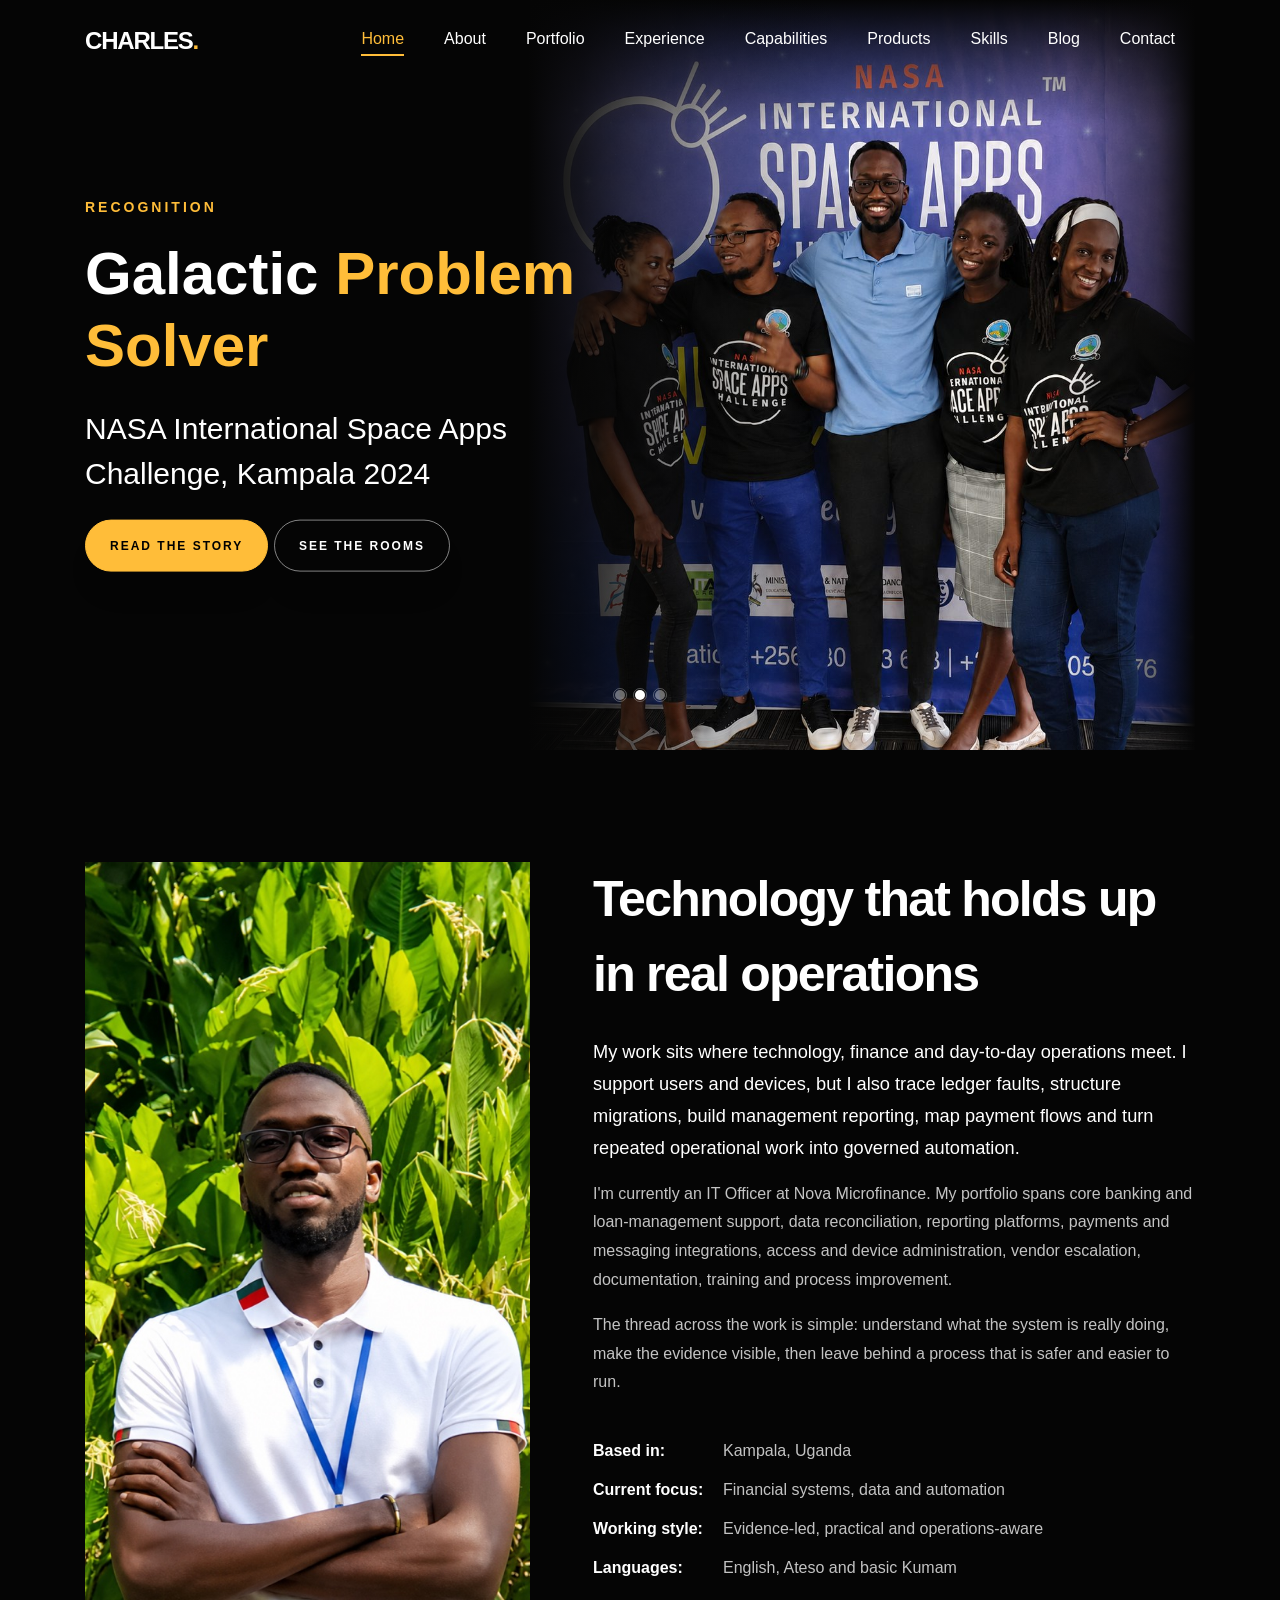
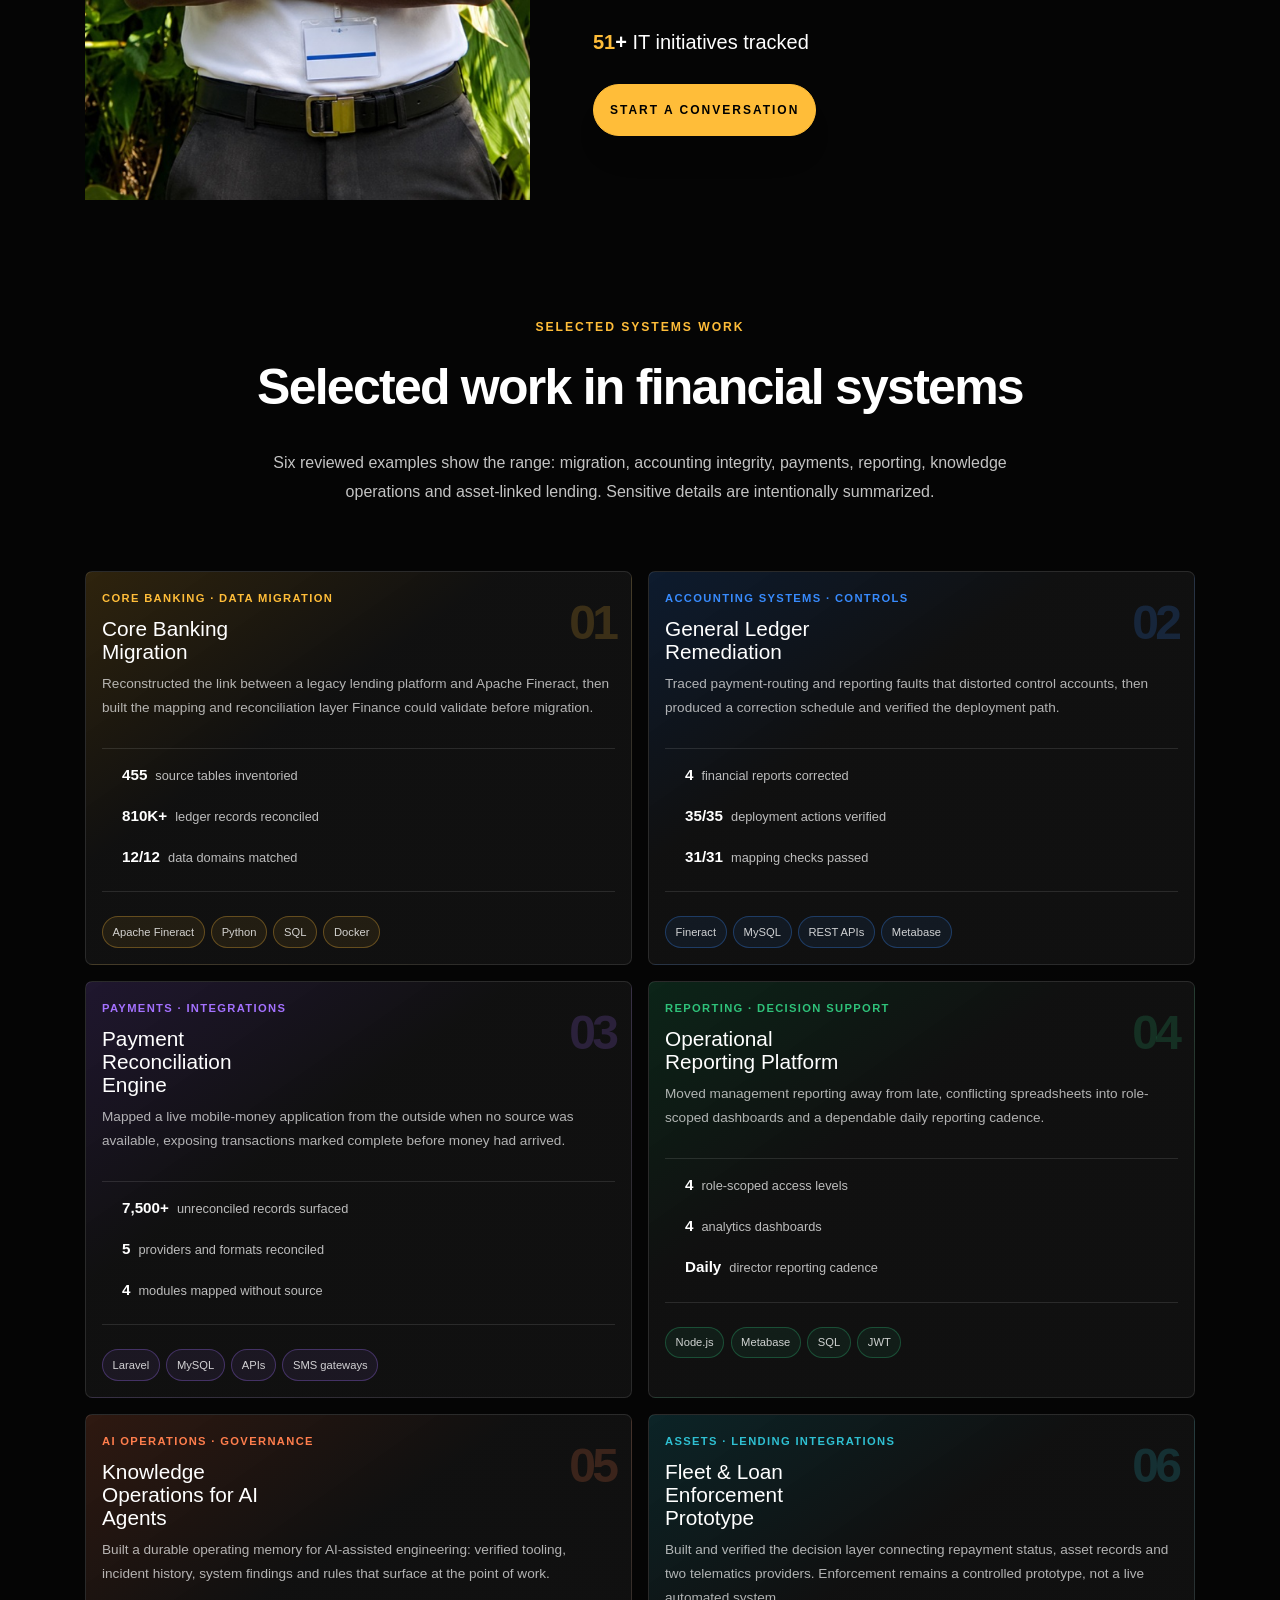
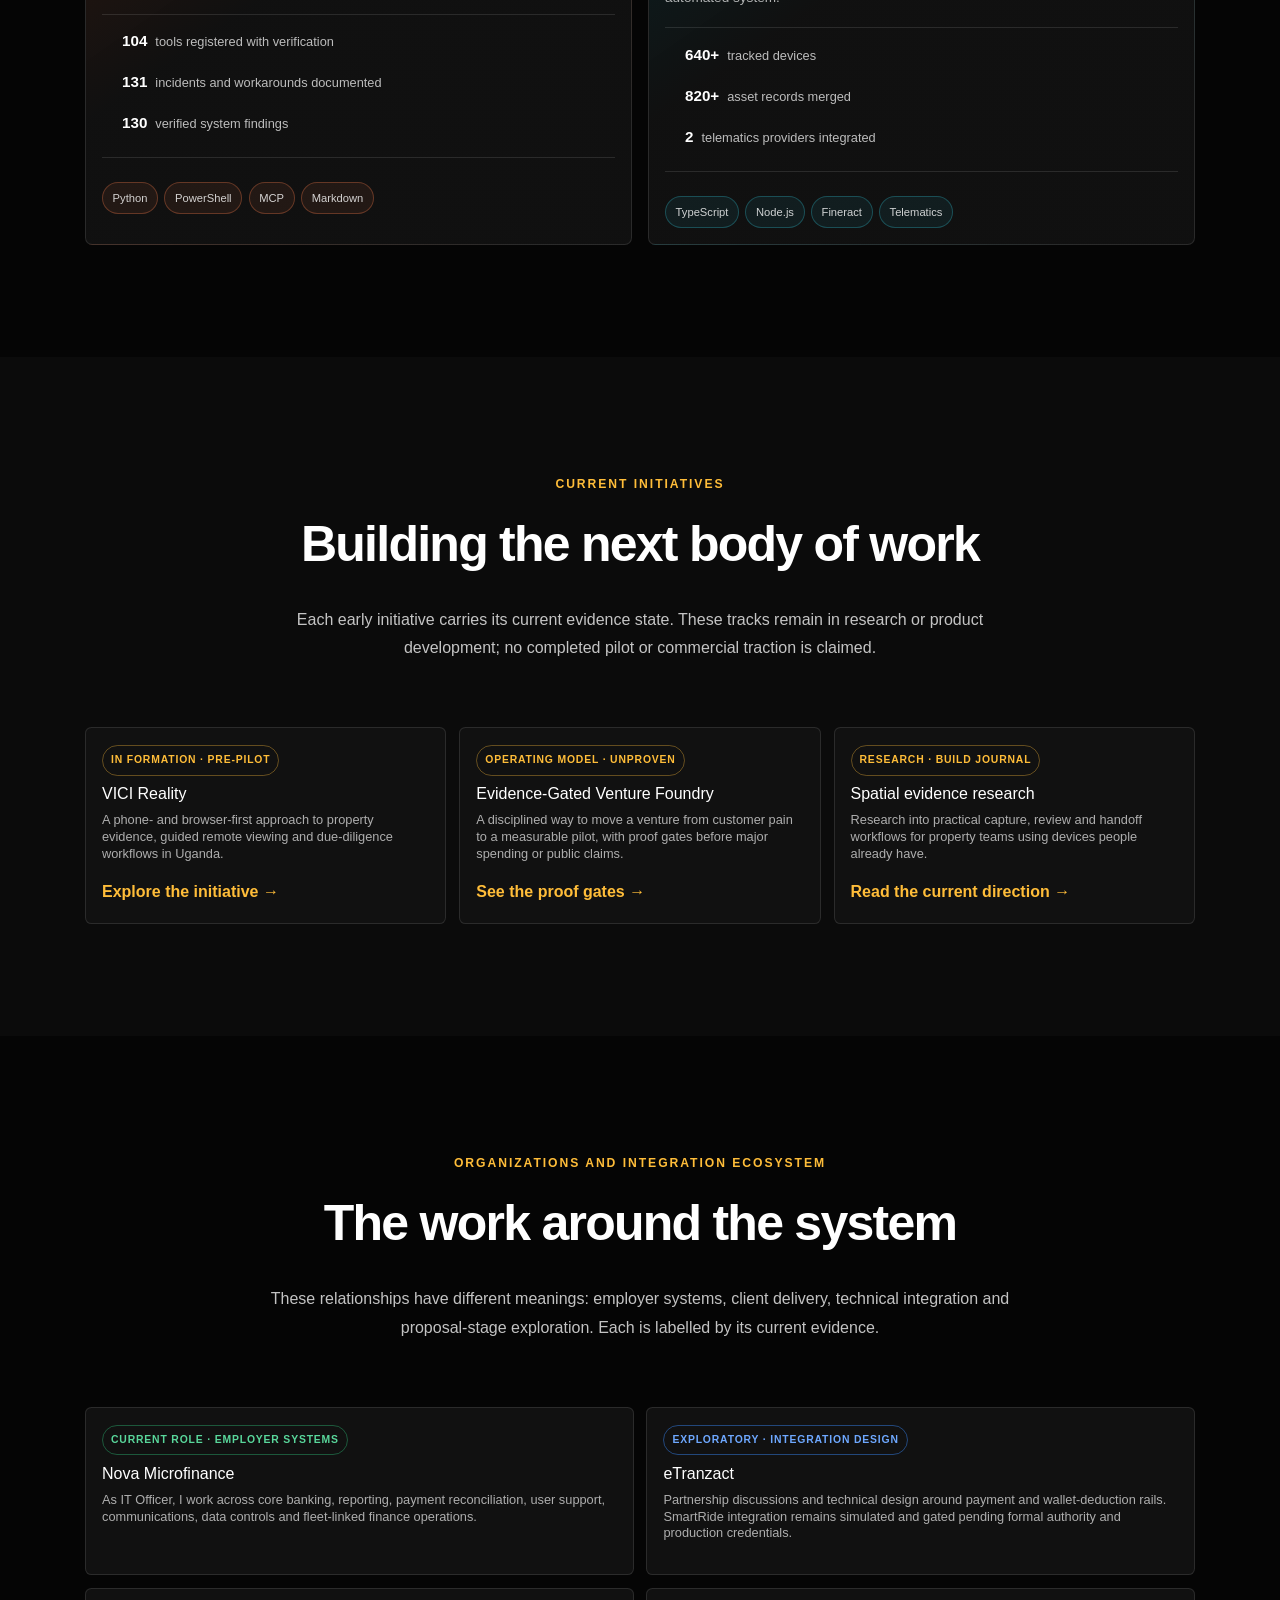
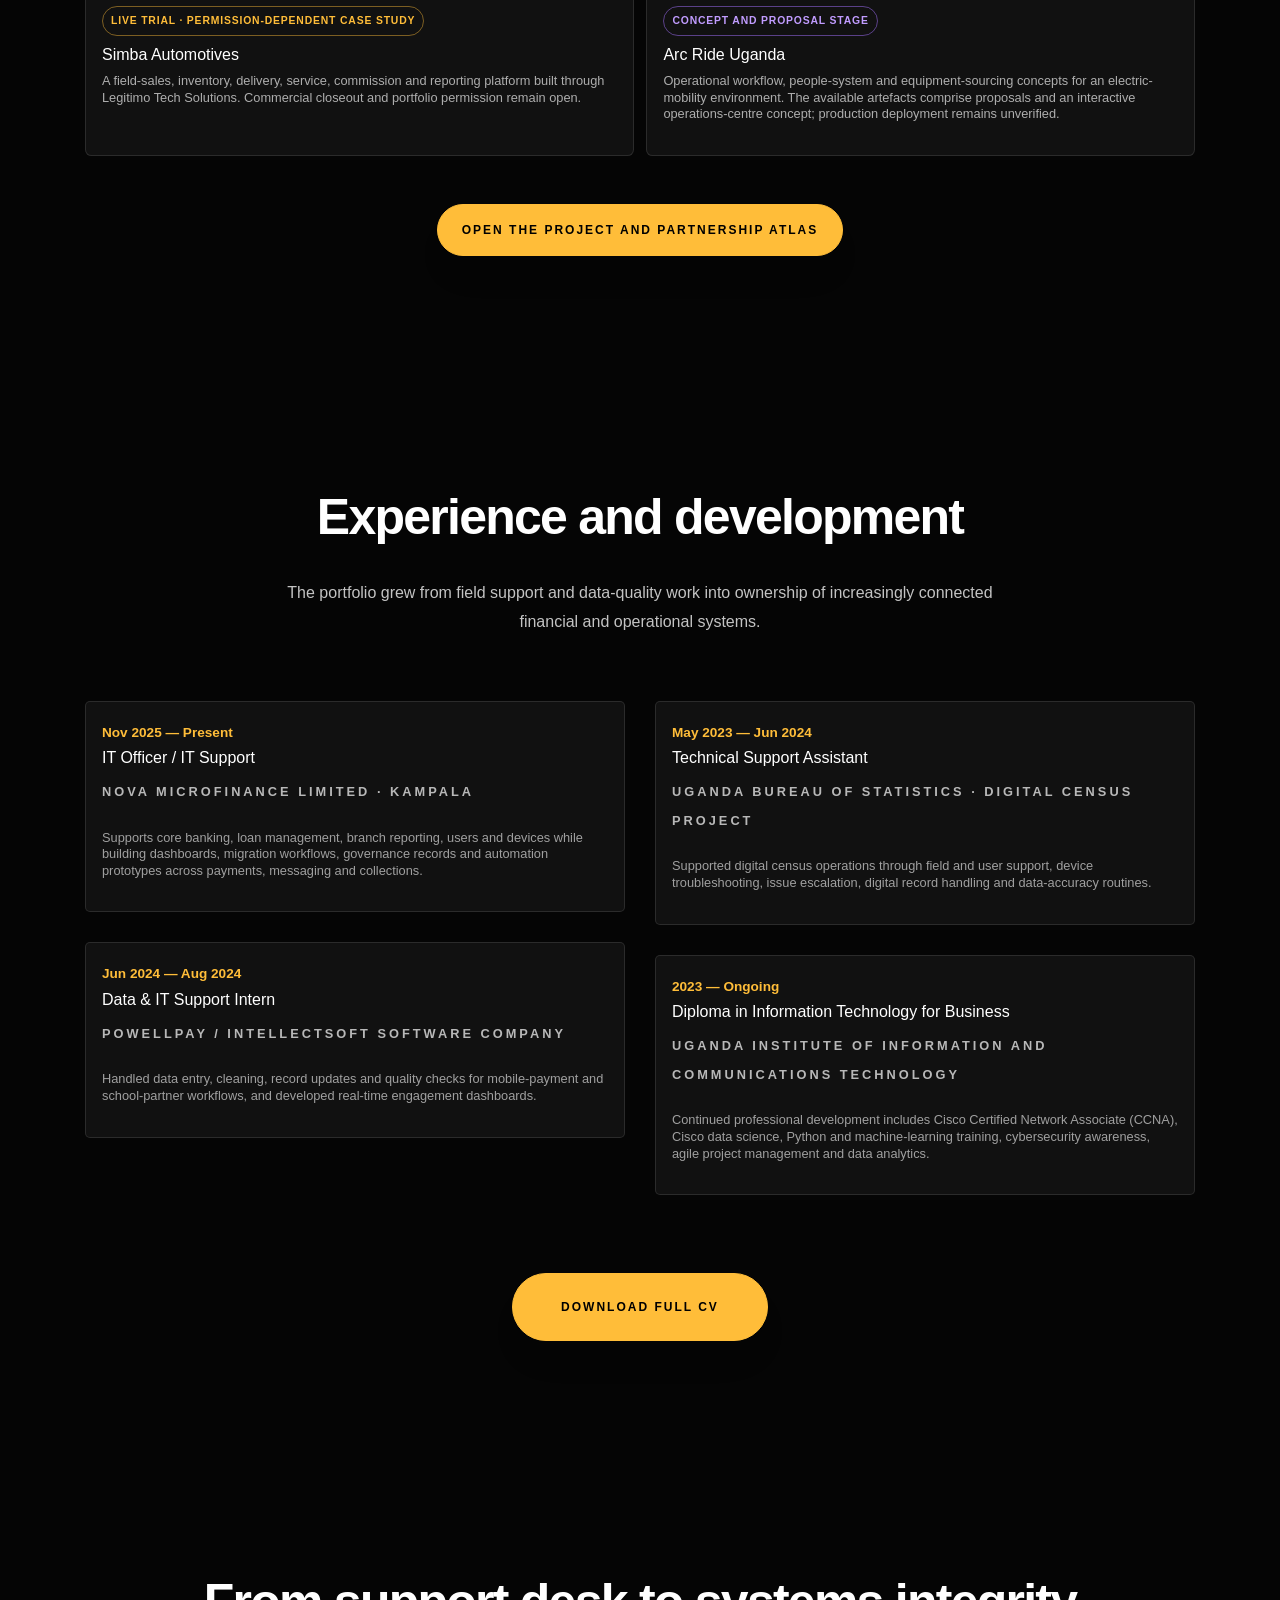
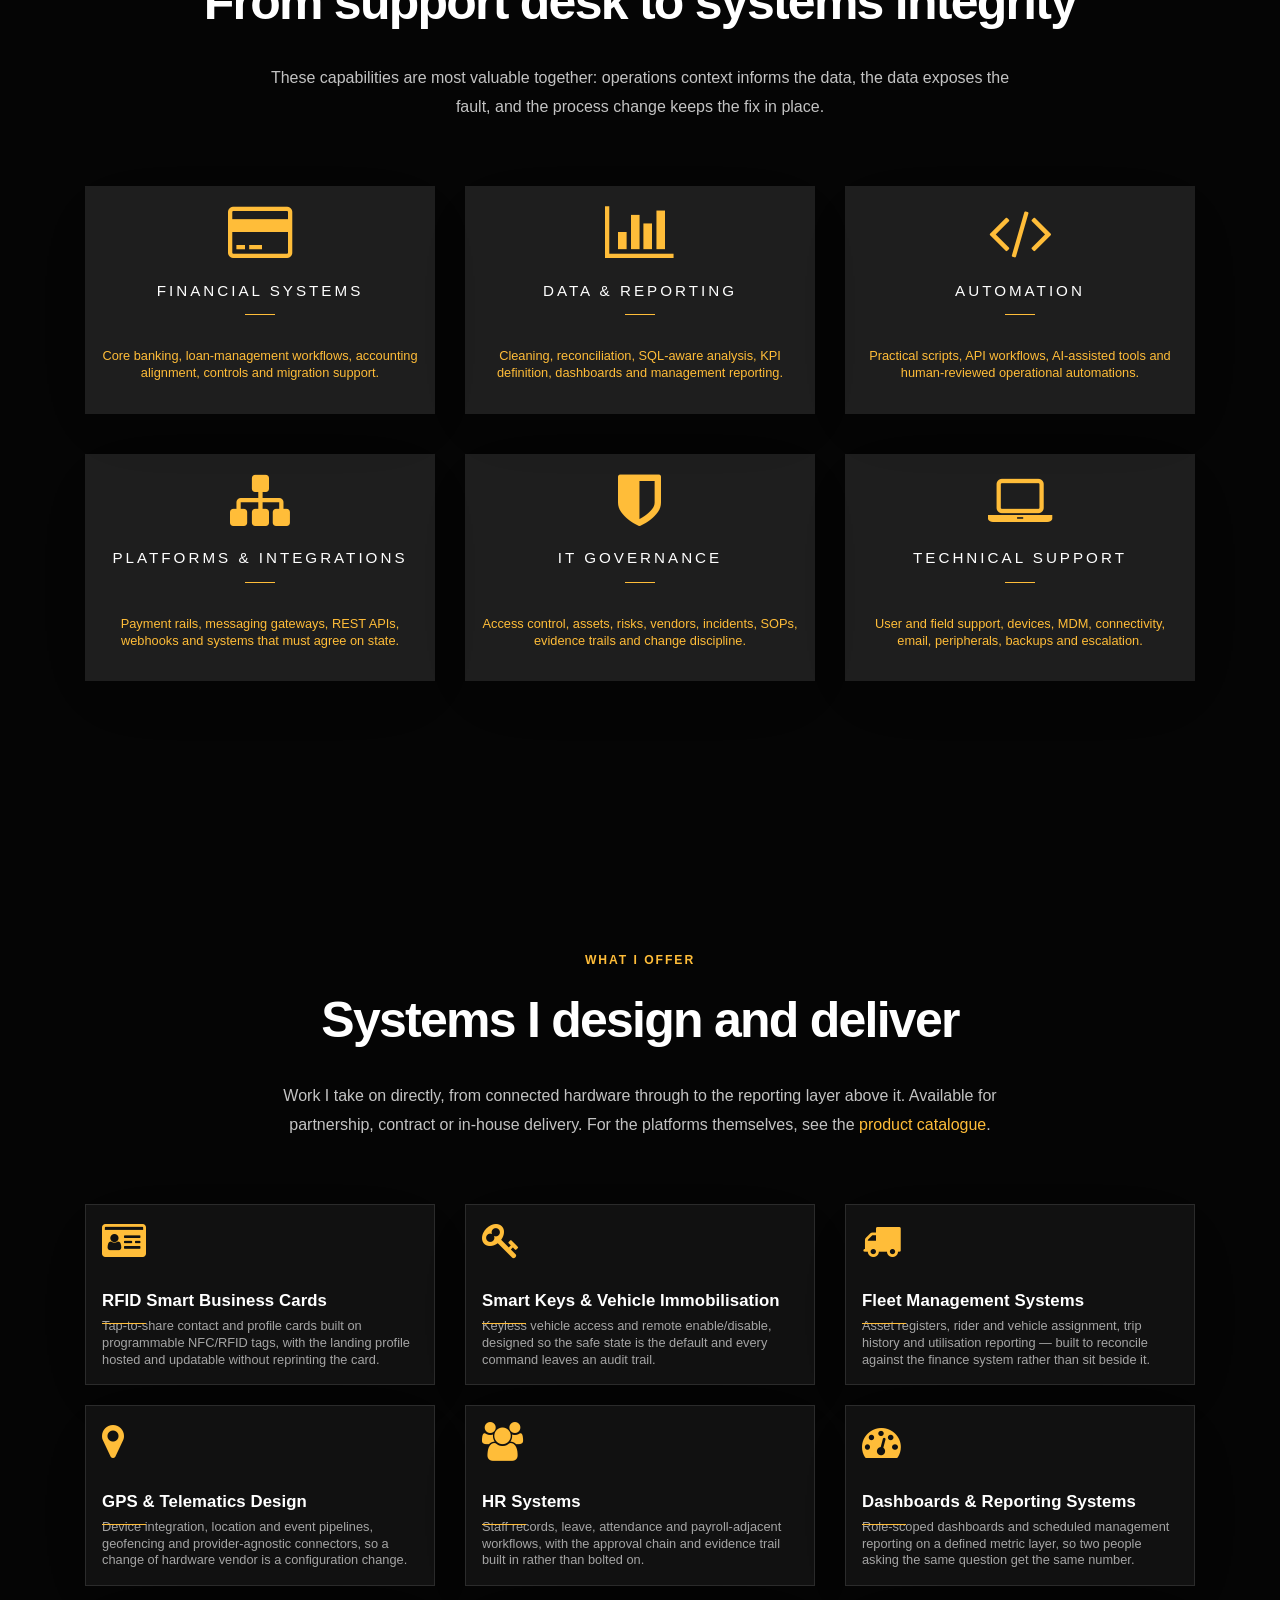
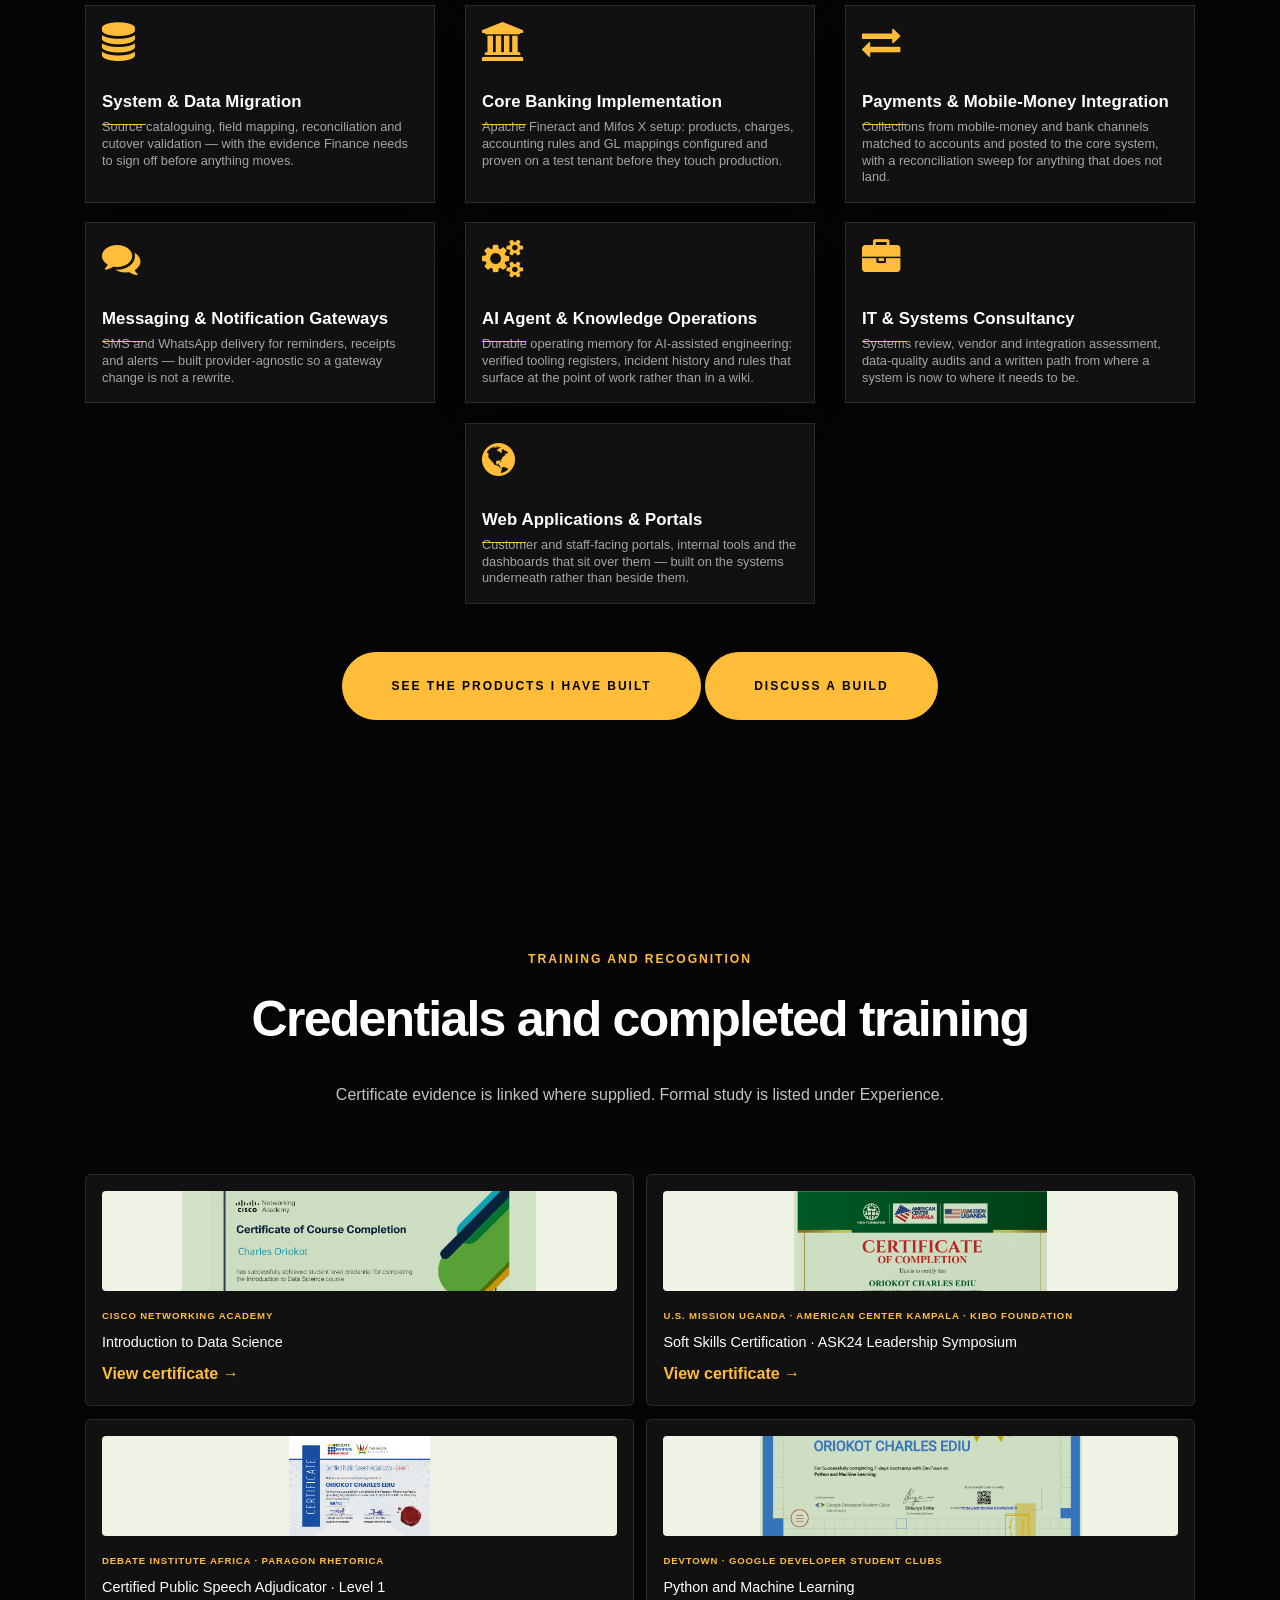
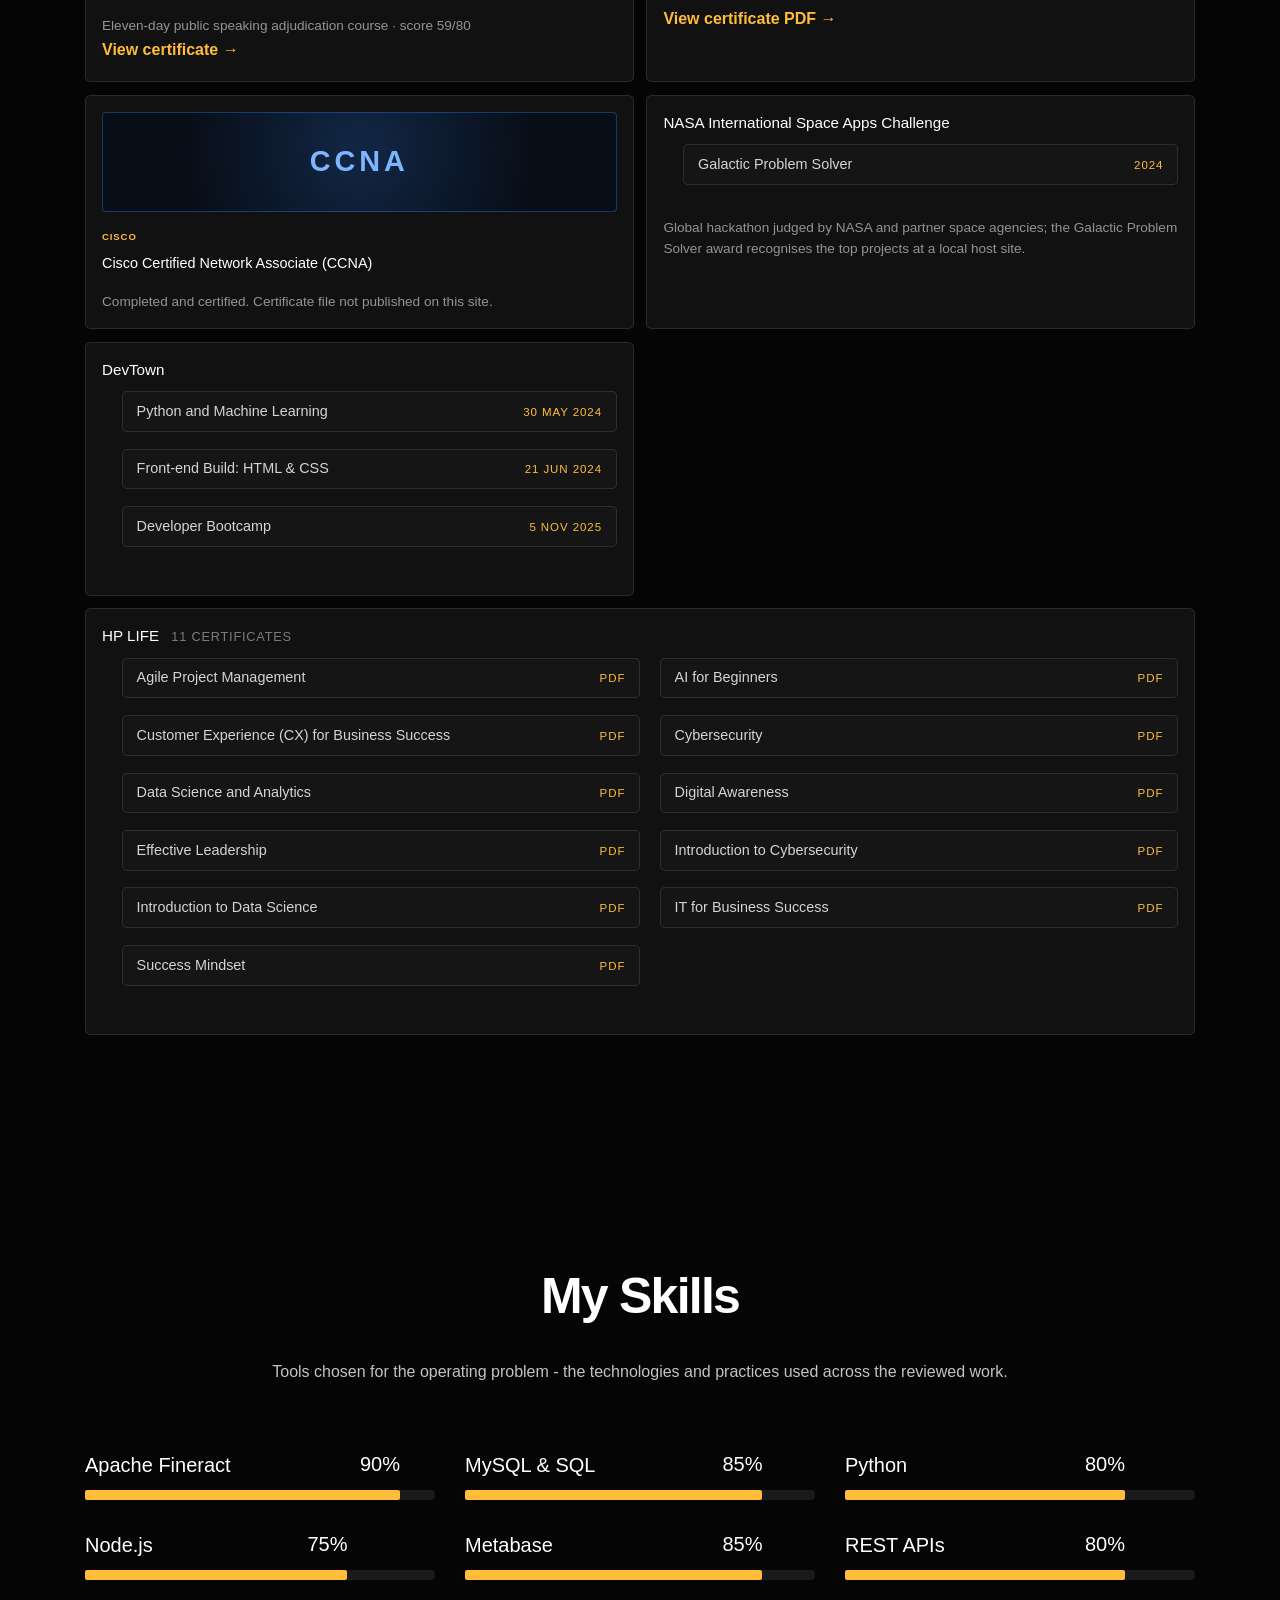
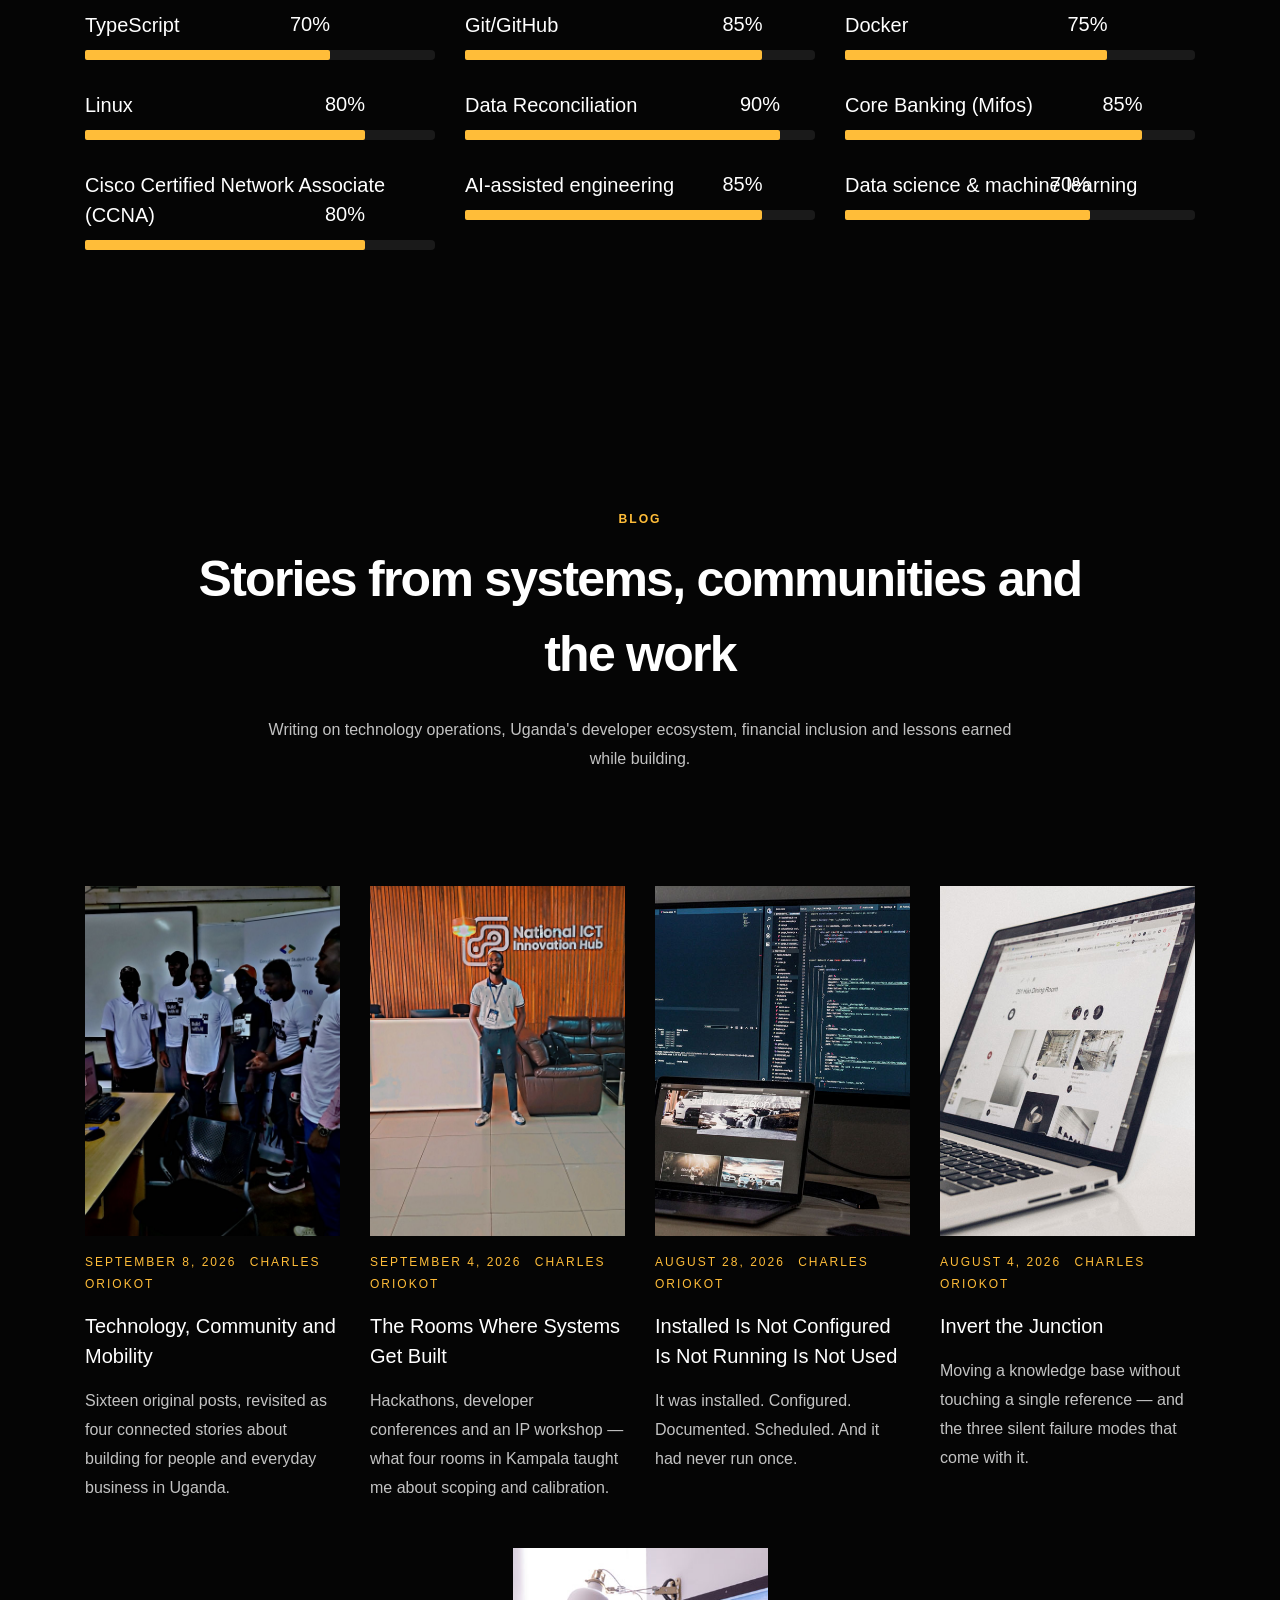
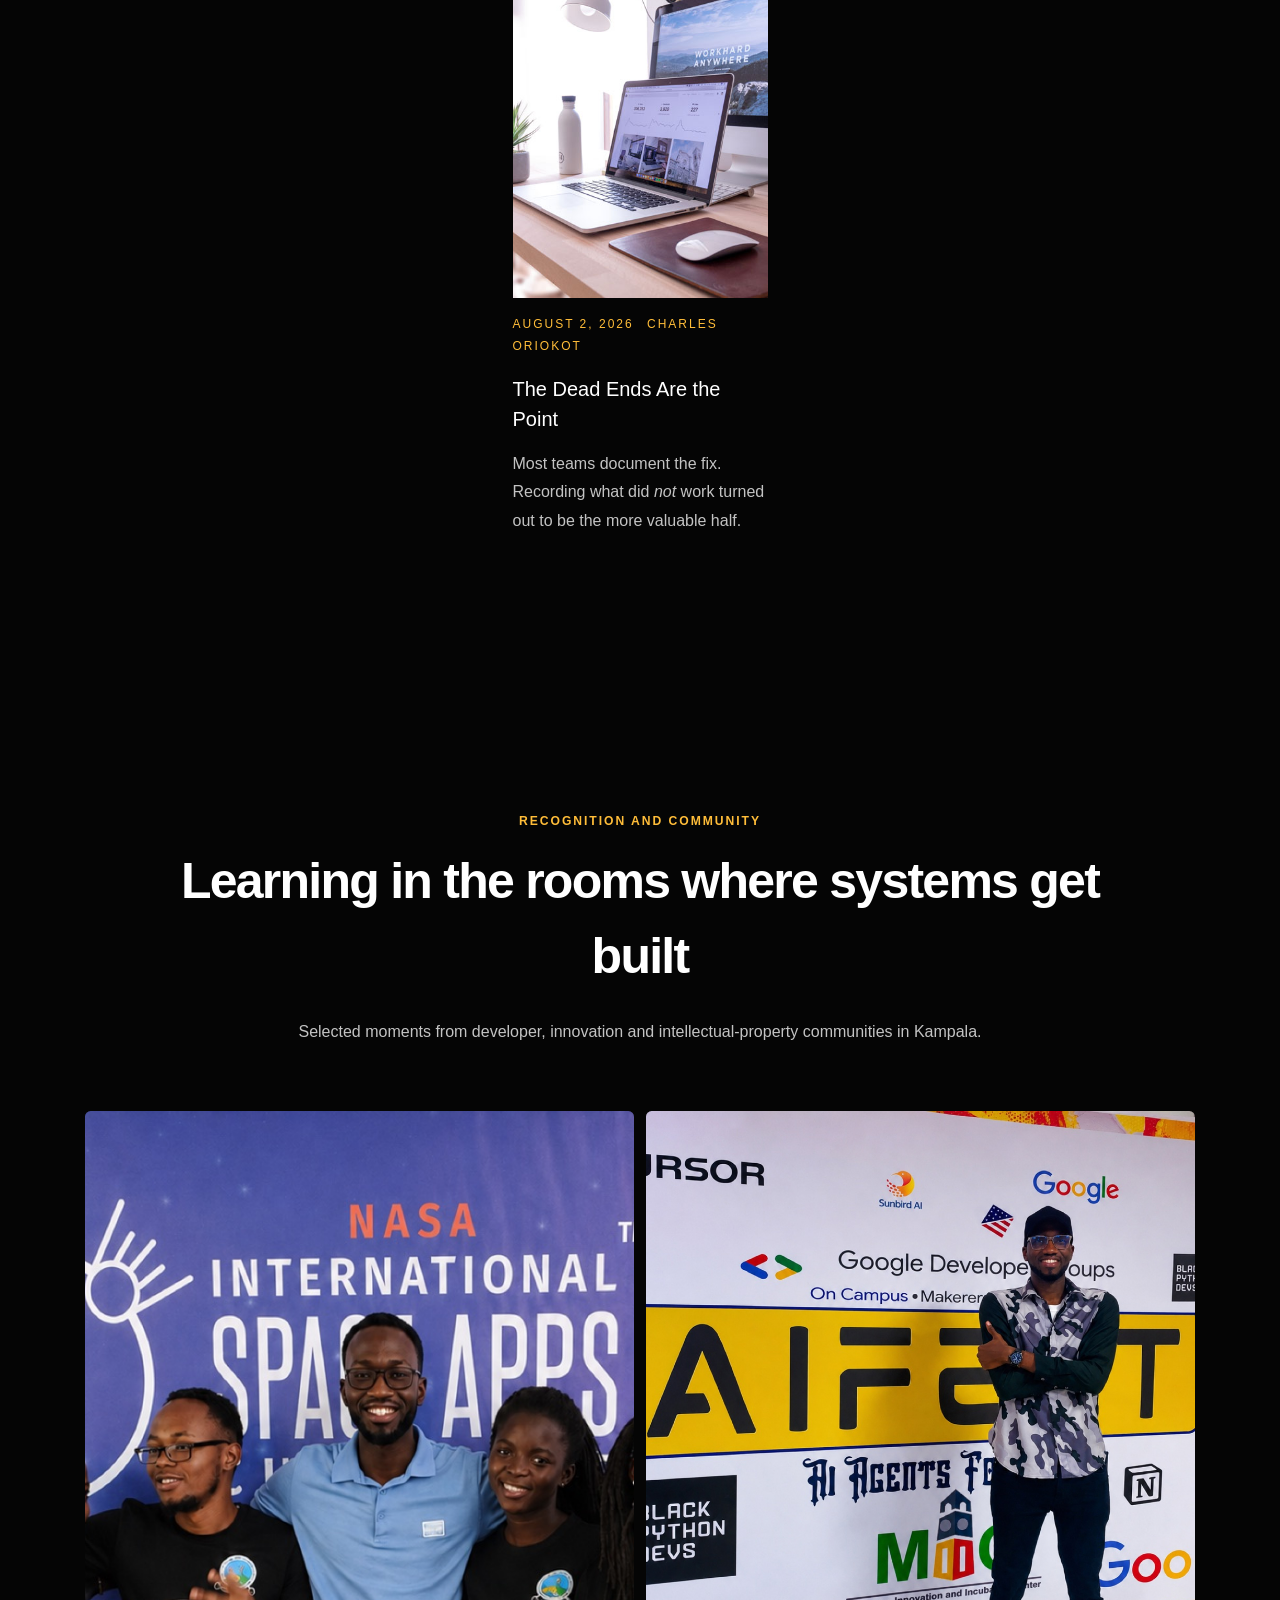
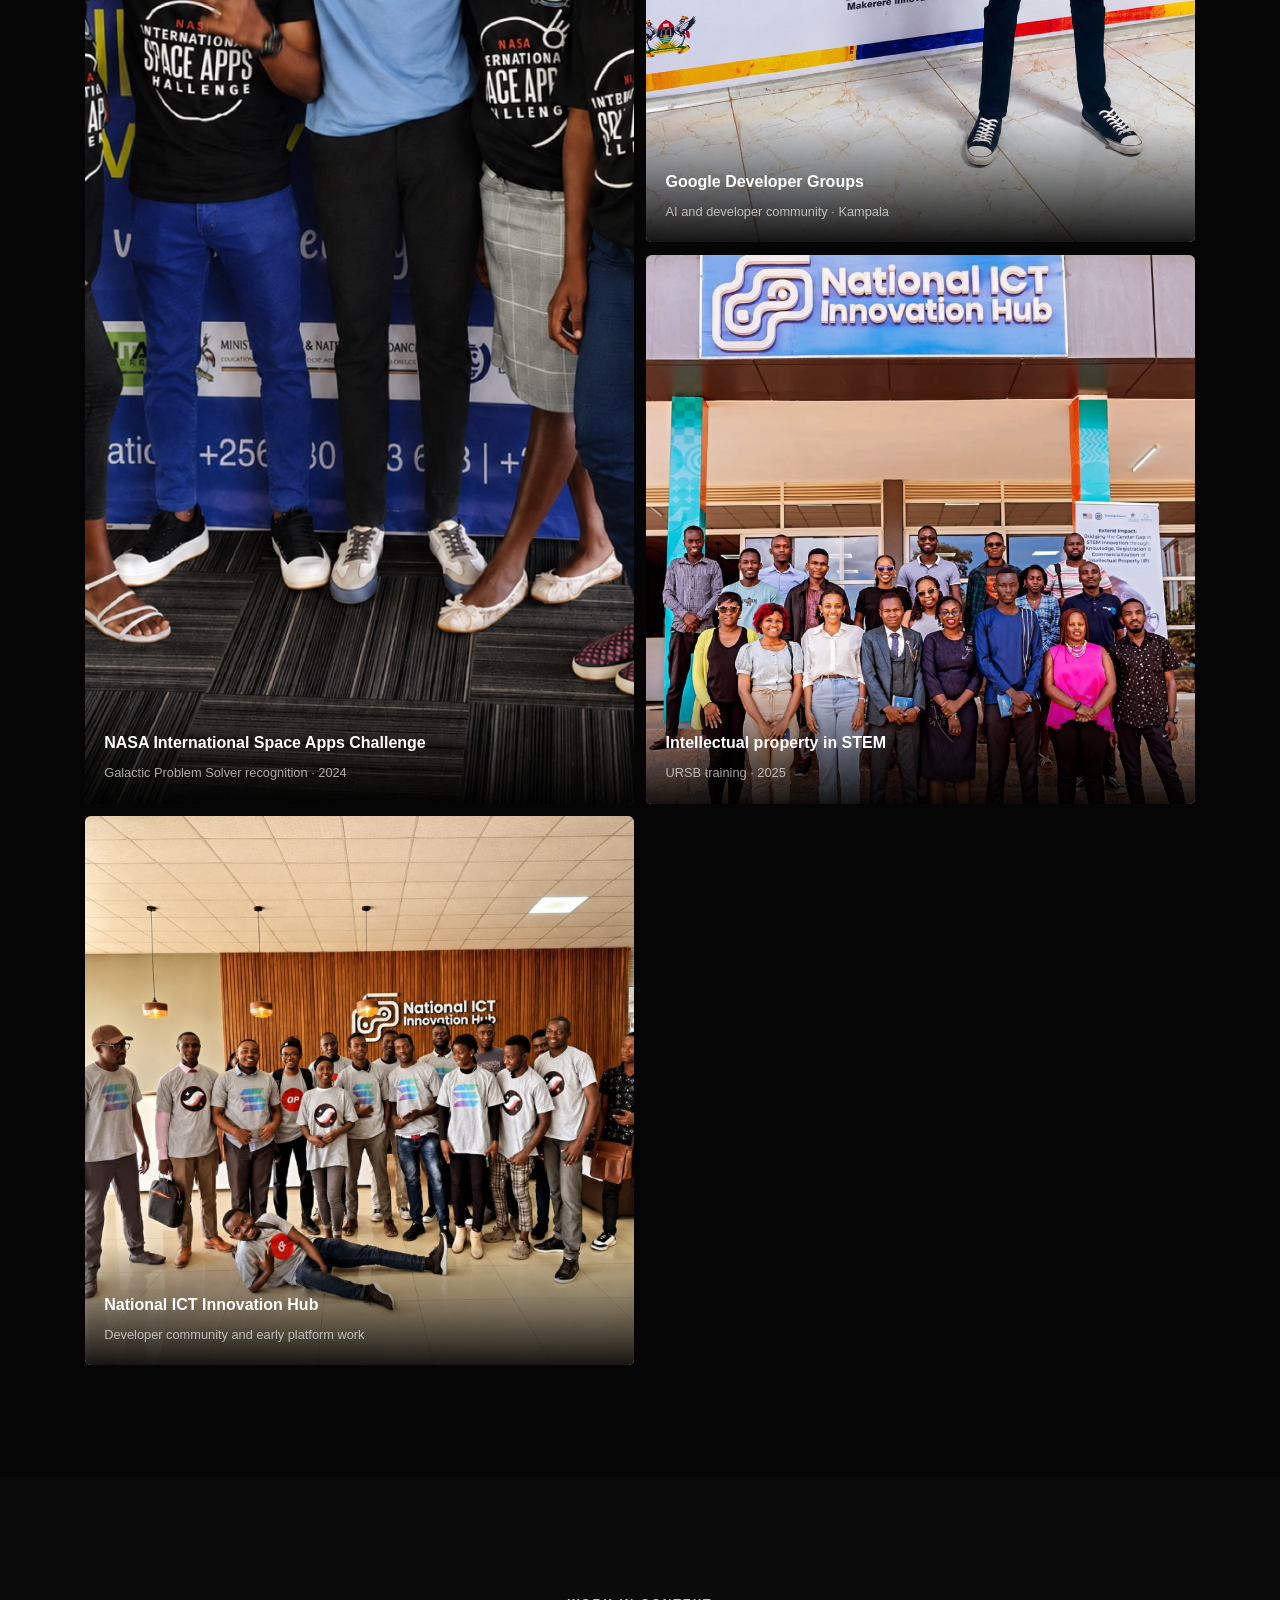
==== commit cf90a017: "feat(site): add product catalogue page with 12 product sheets Adds products.html presenting the 12 V" ====
--- a/index.html
+++ b/index.html
@@ -28,7 +28,7 @@
     <link rel="stylesheet" href="css/flaticon.css">
     <link rel="stylesheet" href="css/icomoon.css">
     <link rel="stylesheet" href="css/style.css">
-    <link rel="stylesheet" href="css/custom.css?v=20260908">
+    <link rel="stylesheet" href="css/custom.css?v=20260911">
   </head>
   <body data-spy="scroll" data-target=".site-navbar-target" data-offset="300">
     <a class="skip-link" href="#main-content">Skip to content</a>
@@ -47,7 +47,7 @@
             <li class="nav-item"><a href="#portfolio-section" class="nav-link"><span>Portfolio</span></a></li>
             <li class="nav-item"><a href="#resume-section" class="nav-link"><span>Experience</span></a></li>
             <li class="nav-item"><a href="#services-section" class="nav-link"><span>Capabilities</span></a></li>
-            <li class="nav-item"><a href="#products-section" class="nav-link"><span>Products</span></a></li>
+            <li class="nav-item"><a href="products.html" class="nav-link"><span>Products</span></a></li>
             <li class="nav-item"><a href="#skills-section" class="nav-link"><span>Skills</span></a></li>
             <li class="nav-item"><a href="#blog-section" class="nav-link"><span>Blog</span></a></li>
             <li class="nav-item"><a href="#contact-section" class="nav-link"><span>Contact</span></a></li>
@@ -432,10 +432,10 @@
         <div class="container">
           <div class="row justify-content-center pb-5">
             <div class="col-md-10 heading-section text-center ftco-animate">
-              <h1 class="big big-2" aria-hidden="true">Products</h1>
-              <span class="eyebrow">What I build</span>
+              <h1 class="big big-2" aria-hidden="true">Services</h1>
+              <span class="eyebrow">What I offer</span>
               <h2 id="products-title" class="mb-4">Systems I design and deliver</h2>
-              <p>Products and builds I take on directly, from connected hardware through to the reporting layer above it. Available for partnership, contract or in-house delivery.</p>
+              <p>Work I take on directly, from connected hardware through to the reporting layer above it. Available for partnership, contract or in-house delivery. For the platforms themselves, see the <a href="products.html">product catalogue</a>.</p>
             </div>
           </div>
           <div class="row capability-grid justify-content-center">
@@ -558,7 +558,8 @@
             </div>
           </div>
           <div class="row justify-content-center mt-5">
-            <div class="col-md-6 text-center ftco-animate">
+            <div class="col-md-8 text-center ftco-animate">
+              <a href="products.html" class="btn btn-primary py-4 px-5">See the products I have built</a>
               <a href="#contact-section" class="btn btn-primary py-4 px-5">Discuss a build</a>
             </div>
           </div>
@@ -1153,6 +1154,8 @@
                 <li><a href="#about-section"><span class="icon-long-arrow-right mr-2"></span>About</a></li>
                 <li><a href="#portfolio-section"><span class="icon-long-arrow-right mr-2"></span>Portfolio</a></li>
                 <li><a href="#services-section"><span class="icon-long-arrow-right mr-2"></span>Capabilities</a></li>
+                <li><a href="#products-section"><span class="icon-long-arrow-right mr-2"></span>Services</a></li>
+                <li><a href="products.html"><span class="icon-long-arrow-right mr-2"></span>Products</a></li>
                 <li><a href="#contact-section"><span class="icon-long-arrow-right mr-2"></span>Contact</a></li>
                 <li><a href="#credentials-section"><span class="icon-long-arrow-right mr-2"></span>Credentials</a></li>
               </ul>
--- a/css/custom.css
+++ b/css/custom.css
@@ -460,3 +460,89 @@
   .owl-carousel.home-slider .slider-item .slider-text p .btn { width:100%; margin:0; white-space:normal; }
   .hero-proof { margin-top:1.5rem; }
 }
+
+/* Product catalogue ----------------------------------------------------------
+   products.html. The sheets are dense marketing artwork at three different
+   aspect ratios (1:1, 3:2 and 2.5:1), so the hero is a fixed 16/9 window with
+   object-fit:cover rather than intrinsic sizing — otherwise the grid rows go
+   ragged. Every sheet carries its logo and headline top-left, hence
+   object-position:left top: the crop keeps the brand in frame whatever the
+   source ratio. Card is an <article>, not a wrapping <a> like
+   .social-story-card, because each one holds two separate links. */
+.product-grid {
+  display: grid;
+  grid-template-columns: repeat(2, minmax(0, 1fr));
+  gap: 1.5rem;
+}
+.product-card {
+  display: flex;
+  flex-direction: column;
+  min-height: 100%;
+  padding: 1.35rem;
+  overflow: hidden;
+  border: 1px solid var(--portfolio-line, rgba(255,255,255,.12));
+  border-radius: .35rem;
+  background: rgba(255,255,255,.025);
+  color: var(--portfolio-copy, rgba(255,255,255,.76));
+  transition: transform .2s ease, border-color .2s ease, background-color .2s ease;
+}
+.product-card:hover {
+  transform: translateY(-3px);
+  border-color: rgba(255,189,57,.5);
+  background: rgba(255,189,57,.055);
+}
+.product-media {
+  aspect-ratio: 16 / 9;
+  margin: -1.35rem -1.35rem 1.15rem;
+  overflow: hidden;
+  background: #111;
+}
+.product-media img {
+  width: 100%;
+  height: 100%;
+  object-fit: cover;
+  object-position: left top;
+  transition: transform .35s ease;
+}
+.product-card:hover .product-media img { transform: scale(1.025); }
+.product-card h3 {
+  margin-bottom: .2rem;
+  color: #fff;
+  font-size: 1.35rem;
+  font-weight: 700;
+}
+.product-tagline {
+  display: block;
+  margin-bottom: .85rem;
+  color: var(--portfolio-gold, #ffbd39);
+  font-size: .72rem;
+  font-weight: 700;
+  letter-spacing: .09em;
+  text-transform: uppercase;
+}
+/* The one maturity qualifier on this page sits between tagline and copy, so it
+   needs the breathing room the inline-flex pill does not carry itself. */
+.product-card .evidence-label { margin-bottom: .9rem; }
+.product-features {
+  margin: 0 0 1.15rem;
+  padding: 0;
+  list-style: none;
+}
+.product-features li {
+  position: relative;
+  padding-left: 1.05rem;
+  font-size: .87rem;
+  line-height: 1.55;
+}
+.product-features li::before {
+  position: absolute;
+  left: 0;
+  color: var(--portfolio-gold, #ffbd39);
+  content: "\203A";
+}
+/* Pins the sheet link to the card foot so CTAs line up across uneven cards. */
+.product-card .text-link { margin-top: auto; }
+.catalogue-cta-note { margin-bottom: 1.5rem; }
+#catalogue-section .btn-primary { margin: .4rem .35rem; }
+
+@media (max-width:991.98px) { .product-grid { grid-template-columns:1fr; } }
